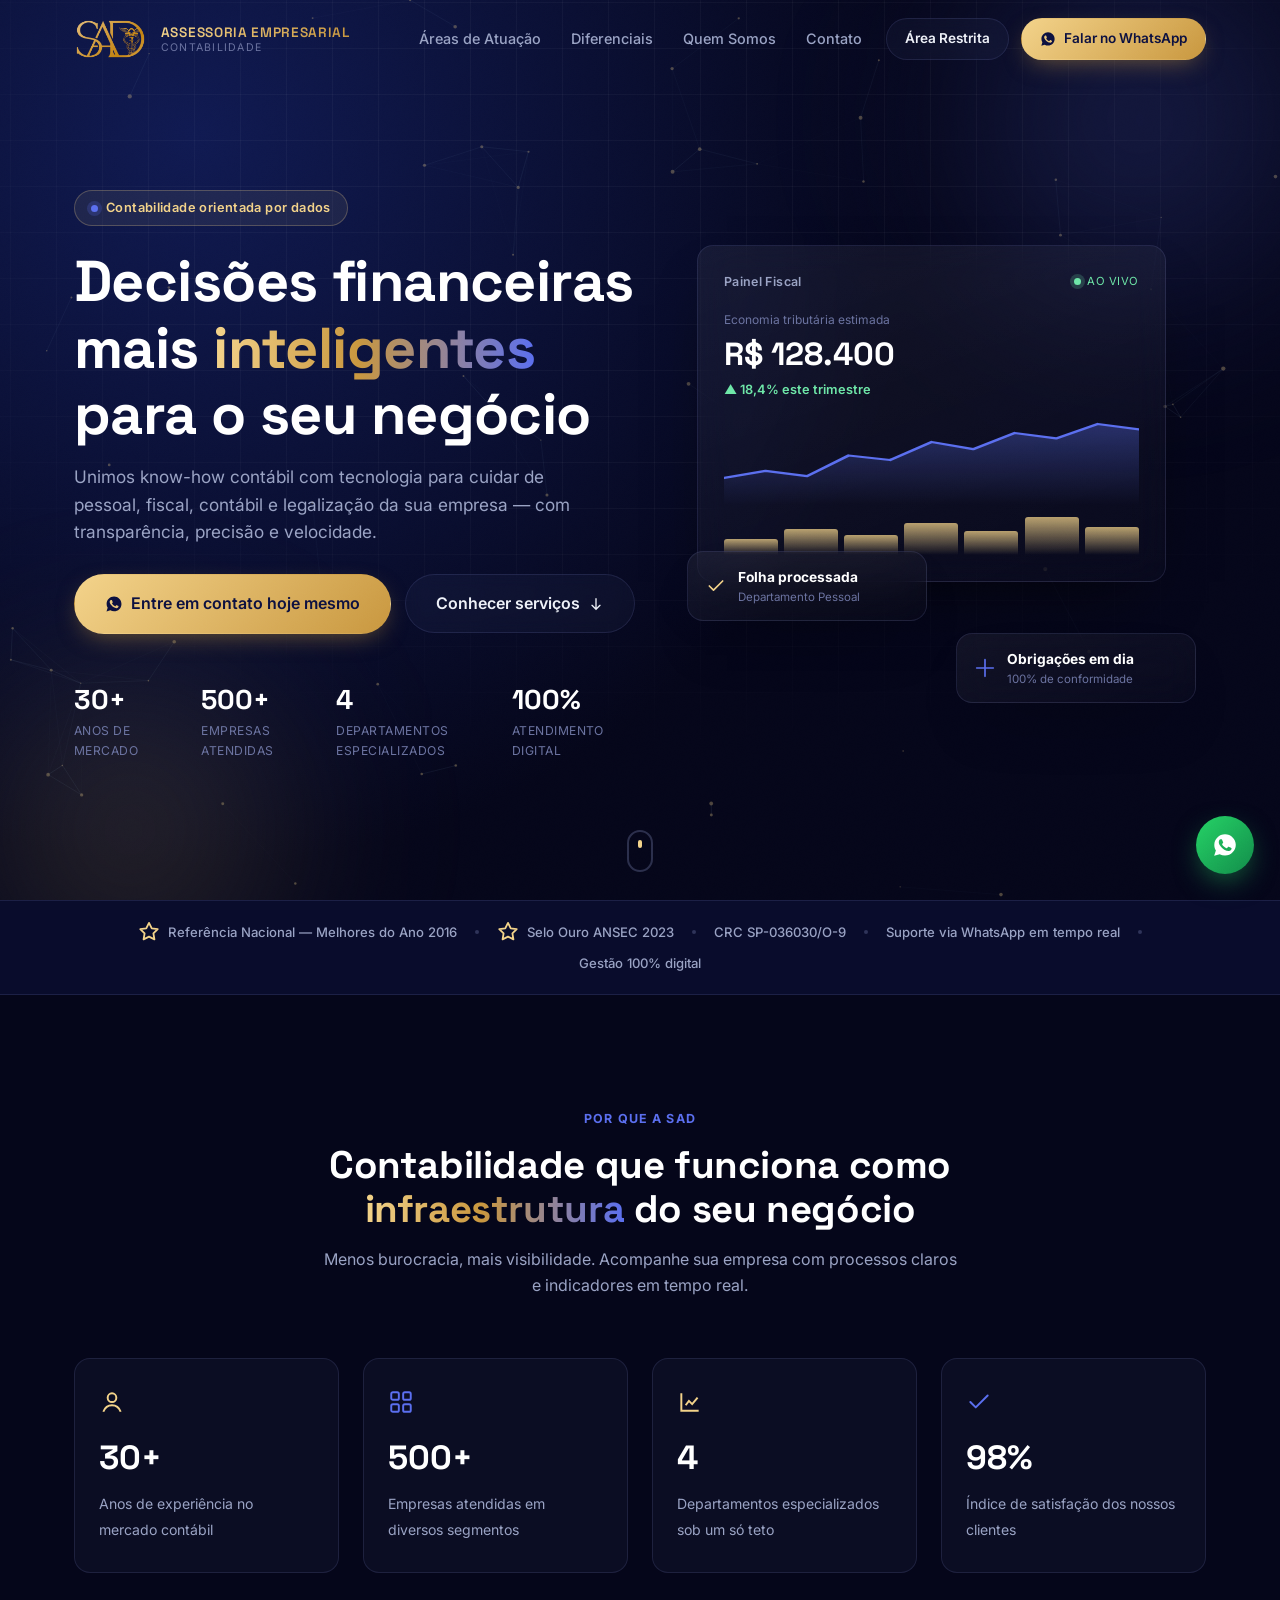
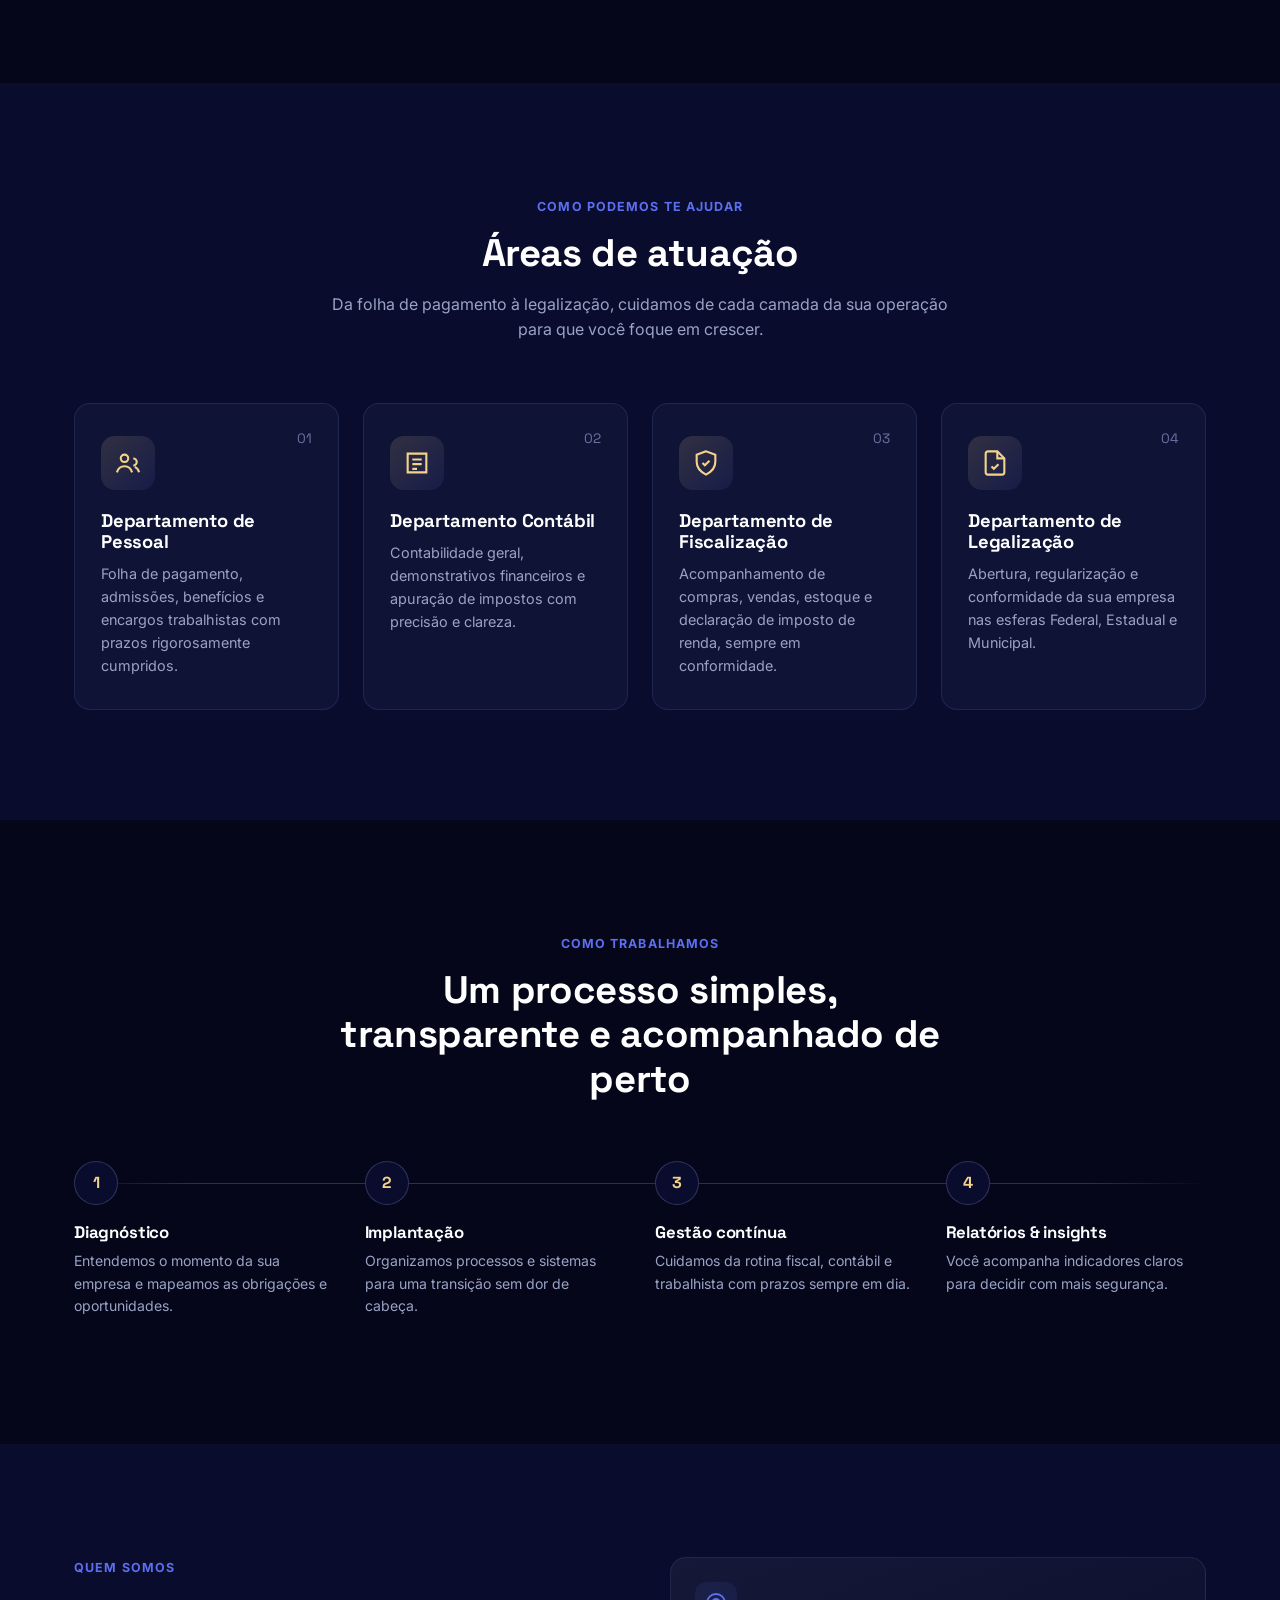
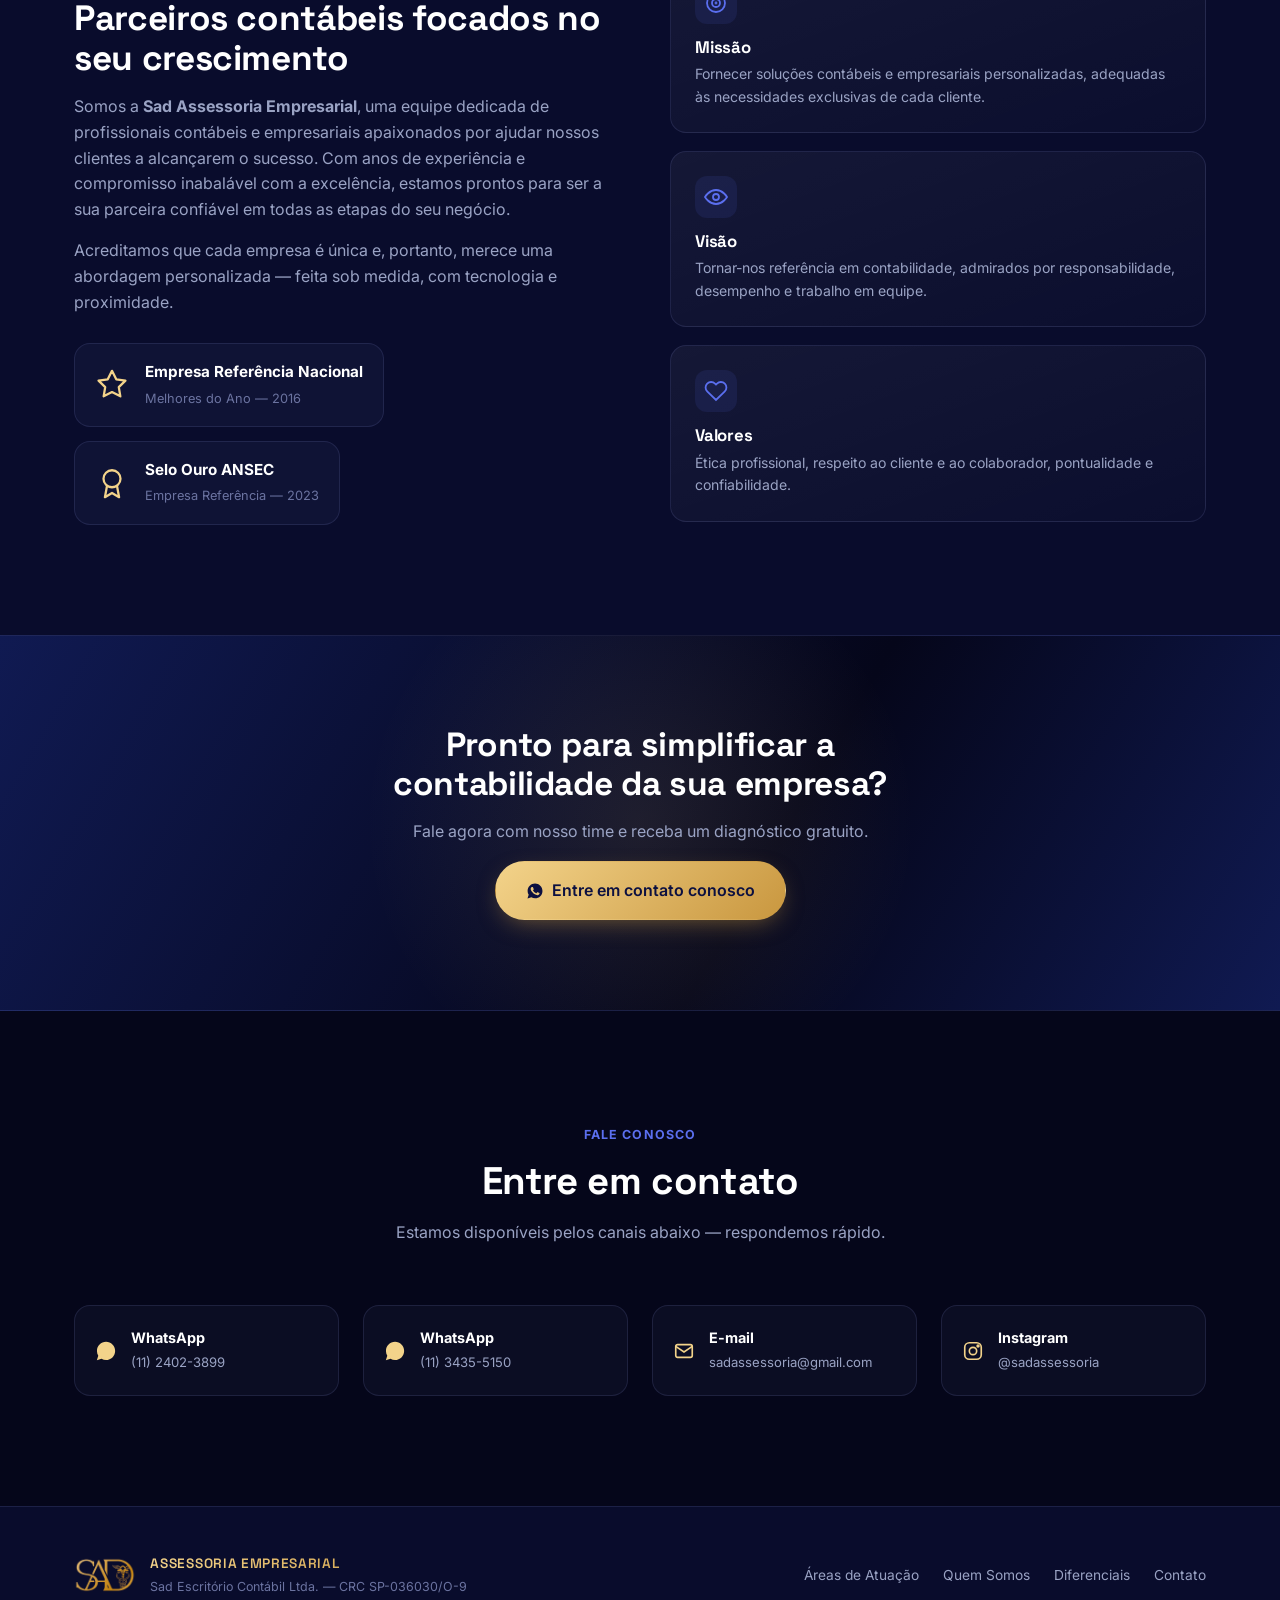
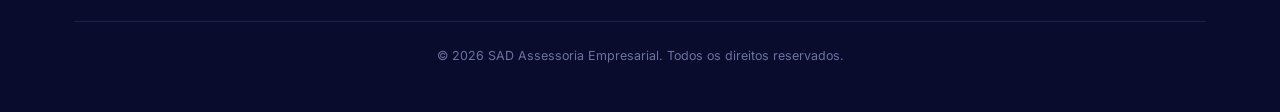
==== index.html @ 524b68e4 "Trocar API do Google por lista de avaliações editável As avaliações passam a vir de js/avaliacoes.js" ====
<!DOCTYPE html>
<html lang="pt-BR">
<head>
<meta charset="UTF-8">
<meta name="viewport" content="width=device-width, initial-scale=1.0">
<title>SAD Assessoria Empresarial | Contabilidade Inteligente</title>
<meta name="description" content="Contabilidade orientada por dados para empresas que querem crescer. Departamento Pessoal, Contábil, Fiscal e Legalização em um só lugar.">
<link rel="icon" type="image/png" href="assets/favicon.png">
<link rel="apple-touch-icon" href="assets/favicon.png">
<link rel="preconnect" href="https://fonts.googleapis.com">
<link rel="preconnect" href="https://fonts.gstatic.com" crossorigin>
<link href="https://fonts.googleapis.com/css2?family=Space+Grotesk:wght@500;600;700&family=Inter:wght@400;500;600;700;800&display=swap" rel="stylesheet">
<link rel="stylesheet" href="css/style.css">
</head>
<body>

<div class="noise-overlay" aria-hidden="true"></div>

<!-- ===== HEADER ===== -->
<header class="site-header" id="header">
  <div class="container header-inner">
    <a href="#top" class="brand">
      <img class="brand-logo" src="assets/logo-sad.png" alt="SAD Assessoria Empresarial">
      <span class="brand-text">
        <strong>Assessoria Empresarial</strong>
        <small>Contabilidade</small>
      </span>
    </a>

    <nav class="main-nav" id="mainNav">
      <a href="#servicos">Áreas de Atuação</a>
      <a href="#diferenciais">Diferenciais</a>
      <a href="#sobre">Quem Somos</a>
      <a href="#contato">Contato</a>
    </nav>

    <div class="header-actions">
      <a class="btn btn-ghost btn-sm" href="#contato">Área Restrita</a>
      <a class="btn btn-primary btn-sm" href="https://wa.me/551124023899" target="_blank" rel="noopener">
        <svg width="16" height="16" viewBox="0 0 24 24" fill="currentColor" aria-hidden="true"><path d="M12.04 2C6.58 2 2.13 6.45 2.13 11.91c0 1.87.5 3.62 1.44 5.14L2 22l5.1-1.53a9.87 9.87 0 0 0 4.94 1.32h.01c5.46 0 9.91-4.45 9.91-9.91C21.96 6.45 17.5 2 12.04 2Zm5.8 14.16c-.24.68-1.4 1.3-1.94 1.38-.5.08-1.12.11-1.8-.12-.42-.13-.96-.31-1.66-.6-2.92-1.26-4.82-4.2-4.97-4.4-.14-.19-1.2-1.59-1.2-3.03 0-1.44.75-2.15 1.02-2.44.27-.29.6-.36.8-.36.2 0 .4 0 .57.01.18.01.43-.07.67.51.24.6.83 2.06.9 2.21.07.15.12.33.02.53-.1.19-.15.31-.3.48-.15.17-.31.38-.44.51-.15.15-.3.31-.13.6.17.29.76 1.25 1.63 2.03 1.12 1 2.06 1.31 2.35 1.46.29.15.46.13.63-.08.17-.2.72-.84.91-1.13.19-.29.38-.24.63-.14.26.1 1.63.77 1.91.91.29.15.48.22.55.34.07.13.07.7-.17 1.38Z"/></svg>
        <span class="btn-label">Falar no WhatsApp</span>
      </a>
    </div>

    <button class="nav-toggle" id="navToggle" aria-label="Abrir menu" aria-expanded="false">
      <span></span><span></span><span></span>
    </button>
  </div>
</header>

<!-- ===== HERO ===== -->
<section class="hero" id="top">
  <canvas id="networkCanvas" class="hero-canvas" aria-hidden="true"></canvas>
  <div class="hero-glow hero-glow-a" aria-hidden="true"></div>
  <div class="hero-glow hero-glow-b" aria-hidden="true"></div>
  <div class="hero-grid" aria-hidden="true"></div>

  <div class="container hero-inner">
    <div class="hero-copy" data-reveal>
      <span class="eyebrow"><span class="dot"></span> Contabilidade orientada por dados</span>
      <h1>Decisões financeiras mais <span class="text-gradient">inteligentes</span> para o seu negócio</h1>
      <p class="hero-lead">Unimos know-how contábil com tecnologia para cuidar de pessoal, fiscal, contábil e legalização da sua empresa — com transparência, precisão e velocidade.</p>
      <div class="hero-actions">
        <a href="https://wa.me/551124023899" target="_blank" rel="noopener" class="btn btn-primary btn-lg">
          <svg width="18" height="18" viewBox="0 0 24 24" fill="currentColor" aria-hidden="true"><path d="M12.04 2C6.58 2 2.13 6.45 2.13 11.91c0 1.87.5 3.62 1.44 5.14L2 22l5.1-1.53a9.87 9.87 0 0 0 4.94 1.32h.01c5.46 0 9.91-4.45 9.91-9.91C21.96 6.45 17.5 2 12.04 2Zm5.8 14.16c-.24.68-1.4 1.3-1.94 1.38-.5.08-1.12.11-1.8-.12-.42-.13-.96-.31-1.66-.6-2.92-1.26-4.82-4.2-4.97-4.4-.14-.19-1.2-1.59-1.2-3.03 0-1.44.75-2.15 1.02-2.44.27-.29.6-.36.8-.36.2 0 .4 0 .57.01.18.01.43-.07.67.51.24.6.83 2.06.9 2.21.07.15.12.33.02.53-.1.19-.15.31-.3.48-.15.17-.31.38-.44.51-.15.15-.3.31-.13.6.17.29.76 1.25 1.63 2.03 1.12 1 2.06 1.31 2.35 1.46.29.15.46.13.63-.08.17-.2.72-.84.91-1.13.19-.29.38-.24.63-.14.26.1 1.63.77 1.91.91.29.15.48.22.55.34.07.13.07.7-.17 1.38Z"/></svg>
          Entre em contato hoje mesmo
        </a>
        <a href="#servicos" class="btn btn-ghost btn-lg">
          Conhecer serviços
          <svg width="16" height="16" viewBox="0 0 24 24" fill="none" stroke="currentColor" stroke-width="2" stroke-linecap="round" aria-hidden="true"><path d="M12 4v16M6 14l6 6 6-6"/></svg>
        </a>
      </div>

      <div class="hero-stats">
        <div class="hero-stat">
          <strong data-count="30" data-suffix="+">0</strong>
          <span>Anos de mercado</span>
        </div>
        <div class="hero-stat">
          <strong data-count="500" data-suffix="+">0</strong>
          <span>Empresas atendidas</span>
        </div>
        <div class="hero-stat">
          <strong data-count="4">0</strong>
          <span>Departamentos especializados</span>
        </div>
        <div class="hero-stat">
          <strong data-count="100" data-suffix="%">0</strong>
          <span>Atendimento digital</span>
        </div>
      </div>
    </div>

    <div class="hero-visual" data-reveal data-reveal-delay="150">
      <div class="dash-card dash-card-main">
        <div class="dash-head">
          <span class="dash-tag">Painel Fiscal</span>
          <span class="dash-live"><i></i> ao vivo</span>
        </div>
        <div class="dash-figure">
          <span class="dash-figure-label">Economia tributária estimada</span>
          <span class="dash-figure-value">R$ 128.400</span>
          <span class="dash-figure-delta">▲ 18,4% este trimestre</span>
        </div>
        <svg class="dash-chart" viewBox="0 0 300 100" preserveAspectRatio="none" aria-hidden="true">
          <defs>
            <linearGradient id="chartFill" x1="0" y1="0" x2="0" y2="1">
              <stop offset="0%" stop-color="#5b6fef" stop-opacity="0.35"/>
              <stop offset="100%" stop-color="#5b6fef" stop-opacity="0"/>
            </linearGradient>
          </defs>
          <path class="chart-line" d="M0 70 L30 62 L60 68 L90 45 L120 50 L150 30 L180 38 L210 20 L240 26 L270 10 L300 16" fill="none" stroke="#5b6fef" stroke-width="2.5" stroke-linecap="round" stroke-linejoin="round"/>
          <path d="M0 70 L30 62 L60 68 L90 45 L120 50 L150 30 L180 38 L210 20 L240 26 L270 10 L300 16 L300 100 L0 100 Z" fill="url(#chartFill)" stroke="none"/>
        </svg>
        <div class="dash-bars">
          <span style="--h:40%"></span><span style="--h:65%"></span><span style="--h:50%"></span>
          <span style="--h:80%"></span><span style="--h:60%"></span><span style="--h:95%"></span>
          <span style="--h:70%"></span>
        </div>
      </div>

      <div class="dash-card dash-card-mini dash-mini-a">
        <svg width="20" height="20" viewBox="0 0 24 24" fill="none" stroke="#f3d38a" stroke-width="2"><path d="M20 6 9 17l-5-5" stroke-linecap="round" stroke-linejoin="round"/></svg>
        <div><strong>Folha processada</strong><span>Departamento Pessoal</span></div>
      </div>

      <div class="dash-card dash-card-mini dash-mini-b">
        <svg width="20" height="20" viewBox="0 0 24 24" fill="none" stroke="#5b6fef" stroke-width="2"><path d="M12 2v20M2 12h20" stroke-linecap="round"/></svg>
        <div><strong>Obrigações em dia</strong><span>100% de conformidade</span></div>
      </div>
    </div>
  </div>

  <a href="#servicos" class="scroll-cue" aria-label="Rolar para baixo">
    <span></span>
  </a>
</section>

<!-- ===== TRUST STRIP ===== -->
<section class="trust-strip">
  <div class="container trust-inner">
    <div class="trust-badge">
      <svg width="22" height="22" viewBox="0 0 24 24" fill="none" stroke="#f3d38a" stroke-width="2"><path d="M12 2l3 6 6.5.9-4.7 4.6 1.1 6.5L12 17l-5.9 3 1.1-6.5L2.5 8.9 9 8l3-6Z" stroke-linejoin="round"/></svg>
      Referência Nacional — Melhores do Ano 2016
    </div>
    <span class="trust-sep"></span>
    <div class="trust-badge">
      <svg width="22" height="22" viewBox="0 0 24 24" fill="none" stroke="#f3d38a" stroke-width="2"><path d="M12 2l3 6 6.5.9-4.7 4.6 1.1 6.5L12 17l-5.9 3 1.1-6.5L2.5 8.9 9 8l3-6Z" stroke-linejoin="round"/></svg>
      Selo Ouro ANSEC 2023
    </div>
    <span class="trust-sep"></span>
    <div class="trust-badge">CRC SP-036030/O-9</div>
    <span class="trust-sep"></span>
    <div class="trust-badge">Suporte via WhatsApp em tempo real</div>
    <span class="trust-sep"></span>
    <div class="trust-badge">Gestão 100% digital</div>
  </div>
</section>

<!-- ===== DIFERENCIAIS ===== -->
<section class="section" id="diferenciais">
  <div class="container">
    <div class="section-head" data-reveal>
      <span class="section-tag">Por que a SAD</span>
      <h2>Contabilidade que funciona como <span class="text-gradient">infraestrutura</span> do seu negócio</h2>
      <p>Menos burocracia, mais visibilidade. Acompanhe sua empresa com processos claros e indicadores em tempo real.</p>
    </div>

    <div class="grid grid-4">
      <article class="stat-card" data-reveal>
        <svg width="26" height="26" viewBox="0 0 24 24" fill="none" stroke="#f3d38a" stroke-width="1.8"><circle cx="12" cy="8" r="4"/><path d="M4 21c1.5-4 4.5-6 8-6s6.5 2 8 6"/></svg>
        <strong data-count="30" data-suffix="+">0</strong>
        <span>Anos de experiência no mercado contábil</span>
      </article>
      <article class="stat-card" data-reveal data-reveal-delay="80">
        <svg width="26" height="26" viewBox="0 0 24 24" fill="none" stroke="#5b6fef" stroke-width="1.8"><rect x="3" y="3" width="7" height="7" rx="1.5"/><rect x="14" y="3" width="7" height="7" rx="1.5"/><rect x="3" y="14" width="7" height="7" rx="1.5"/><rect x="14" y="14" width="7" height="7" rx="1.5"/></svg>
        <strong data-count="500" data-suffix="+">0</strong>
        <span>Empresas atendidas em diversos segmentos</span>
      </article>
      <article class="stat-card" data-reveal data-reveal-delay="160">
        <svg width="26" height="26" viewBox="0 0 24 24" fill="none" stroke="#f3d38a" stroke-width="1.8"><path d="M4 4v16h16"/><path d="M8 15l3-4 3 3 5-6"/></svg>
        <strong data-count="4">0</strong>
        <span>Departamentos especializados sob um só teto</span>
      </article>
      <article class="stat-card" data-reveal data-reveal-delay="240">
        <svg width="26" height="26" viewBox="0 0 24 24" fill="none" stroke="#5b6fef" stroke-width="1.8"><path d="M20 6 9 17l-5-5" stroke-linecap="round" stroke-linejoin="round"/></svg>
        <strong data-count="98" data-suffix="%">0</strong>
        <span>Índice de satisfação dos nossos clientes</span>
      </article>
    </div>
  </div>
</section>

<!-- ===== SERVIÇOS ===== -->
<section class="section section-alt" id="servicos">
  <div class="container">
    <div class="section-head" data-reveal>
      <span class="section-tag">Como podemos te ajudar</span>
      <h2>Áreas de atuação</h2>
      <p>Da folha de pagamento à legalização, cuidamos de cada camada da sua operação para que você foque em crescer.</p>
    </div>

    <div class="grid grid-4 services-grid">
      <article class="service-card" data-reveal>
        <div class="service-icon">
          <svg width="28" height="28" viewBox="0 0 24 24" fill="none" stroke="currentColor" stroke-width="1.8"><circle cx="9" cy="8" r="3.2"/><path d="M2.5 20c1-3.4 3.4-5.2 6.5-5.2s5.5 1.8 6.5 5.2"/><path d="M16.5 8.2a3 3 0 1 1 0 6"/><path d="M21.5 20c-.6-2.3-1.9-3.9-3.7-4.7"/></svg>
        </div>
        <span class="service-index">01</span>
        <h3>Departamento de Pessoal</h3>
        <p>Folha de pagamento, admissões, benefícios e encargos trabalhistas com prazos rigorosamente cumpridos.</p>
      </article>

      <article class="service-card" data-reveal data-reveal-delay="80">
        <div class="service-icon">
          <svg width="28" height="28" viewBox="0 0 24 24" fill="none" stroke="currentColor" stroke-width="1.8"><path d="M4 4h16v16H4z"/><path d="M8 9h8M8 13h8M8 17h4"/></svg>
        </div>
        <span class="service-index">02</span>
        <h3>Departamento Contábil</h3>
        <p>Contabilidade geral, demonstrativos financeiros e apuração de impostos com precisão e clareza.</p>
      </article>

      <article class="service-card" data-reveal data-reveal-delay="160">
        <div class="service-icon">
          <svg width="28" height="28" viewBox="0 0 24 24" fill="none" stroke="currentColor" stroke-width="1.8"><path d="M12 2 4 5v6c0 5 3.4 8.7 8 11 4.6-2.3 8-6 8-11V5l-8-3Z"/><path d="m9 12 2 2 4-4"/></svg>
        </div>
        <span class="service-index">03</span>
        <h3>Departamento de Fiscalização</h3>
        <p>Acompanhamento de compras, vendas, estoque e declaração de imposto de renda, sempre em conformidade.</p>
      </article>

      <article class="service-card" data-reveal data-reveal-delay="240">
        <div class="service-icon">
          <svg width="28" height="28" viewBox="0 0 24 24" fill="none" stroke="currentColor" stroke-width="1.8"><path d="M14 2H6a2 2 0 0 0-2 2v16a2 2 0 0 0 2 2h12a2 2 0 0 0 2-2V8Z"/><path d="M14 2v6h6"/><path d="m9 15 2 2 4-4"/></svg>
        </div>
        <span class="service-index">04</span>
        <h3>Departamento de Legalização</h3>
        <p>Abertura, regularização e conformidade da sua empresa nas esferas Federal, Estadual e Municipal.</p>
      </article>
    </div>
  </div>
</section>

<!-- ===== PROCESSO ===== -->
<section class="section" id="processo">
  <div class="container">
    <div class="section-head" data-reveal>
      <span class="section-tag">Como trabalhamos</span>
      <h2>Um processo simples, transparente e acompanhado de perto</h2>
    </div>

    <div class="process-track">
      <div class="process-line" aria-hidden="true"></div>
      <div class="process-step" data-reveal>
        <span class="process-num">1</span>
        <h3>Diagnóstico</h3>
        <p>Entendemos o momento da sua empresa e mapeamos as obrigações e oportunidades.</p>
      </div>
      <div class="process-step" data-reveal data-reveal-delay="100">
        <span class="process-num">2</span>
        <h3>Implantação</h3>
        <p>Organizamos processos e sistemas para uma transição sem dor de cabeça.</p>
      </div>
      <div class="process-step" data-reveal data-reveal-delay="200">
        <span class="process-num">3</span>
        <h3>Gestão contínua</h3>
        <p>Cuidamos da rotina fiscal, contábil e trabalhista com prazos sempre em dia.</p>
      </div>
      <div class="process-step" data-reveal data-reveal-delay="300">
        <span class="process-num">4</span>
        <h3>Relatórios &amp; insights</h3>
        <p>Você acompanha indicadores claros para decidir com mais segurança.</p>
      </div>
    </div>
  </div>
</section>

<!-- ===== QUEM SOMOS ===== -->
<section class="section section-alt" id="sobre">
  <div class="container about-grid">
    <div class="about-copy" data-reveal>
      <span class="section-tag">Quem somos</span>
      <h2>Parceiros contábeis focados no seu crescimento</h2>
      <p>Somos a <strong>Sad Assessoria Empresarial</strong>, uma equipe dedicada de profissionais contábeis e empresariais apaixonados por ajudar nossos clientes a alcançarem o sucesso. Com anos de experiência e compromisso inabalável com a excelência, estamos prontos para ser a sua parceira confiável em todas as etapas do seu negócio.</p>
      <p>Acreditamos que cada empresa é única e, portanto, merece uma abordagem personalizada — feita sob medida, com tecnologia e proximidade.</p>

      <div class="award-list">
        <div class="badge-award">
          <svg width="34" height="34" viewBox="0 0 24 24" fill="none" stroke="#f3d38a" stroke-width="1.6"><path d="M12 2l3 6 6.5.9-4.7 4.6 1.1 6.5L12 17l-5.9 3 1.1-6.5L2.5 8.9 9 8l3-6Z" stroke-linejoin="round"/></svg>
          <div>
            <strong>Empresa Referência Nacional</strong>
            <span>Melhores do Ano — 2016</span>
          </div>
        </div>
        <div class="badge-award">
          <svg width="34" height="34" viewBox="0 0 24 24" fill="none" stroke="#f3d38a" stroke-width="1.6"><circle cx="12" cy="9" r="6"/><path d="m8.5 14 -1.5 8 5-3 5 3-1.5-8" stroke-linejoin="round"/></svg>
          <div>
            <strong>Selo Ouro ANSEC</strong>
            <span>Empresa Referência — 2023</span>
          </div>
        </div>
      </div>
    </div>

    <div class="about-cards" data-reveal data-reveal-delay="120">
      <div class="value-card">
        <div class="value-icon">
          <svg width="24" height="24" viewBox="0 0 24 24" fill="none" stroke="currentColor" stroke-width="1.8"><circle cx="12" cy="12" r="9"/><circle cx="12" cy="12" r="4"/><circle cx="12" cy="12" r=".5" fill="currentColor"/></svg>
        </div>
        <h3>Missão</h3>
        <p>Fornecer soluções contábeis e empresariais personalizadas, adequadas às necessidades exclusivas de cada cliente.</p>
      </div>
      <div class="value-card">
        <div class="value-icon">
          <svg width="24" height="24" viewBox="0 0 24 24" fill="none" stroke="currentColor" stroke-width="1.8"><path d="M1 12s4-7 11-7 11 7 11 7-4 7-11 7-11-7-11-7Z"/><circle cx="12" cy="12" r="3"/></svg>
        </div>
        <h3>Visão</h3>
        <p>Tornar-nos referência em contabilidade, admirados por responsabilidade, desempenho e trabalho em equipe.</p>
      </div>
      <div class="value-card">
        <div class="value-icon">
          <svg width="24" height="24" viewBox="0 0 24 24" fill="none" stroke="currentColor" stroke-width="1.8"><path d="M20.8 4.6a5.5 5.5 0 0 0-7.8 0L12 5.6l-1-1a5.5 5.5 0 1 0-7.8 7.8l1 1L12 21l7.8-7.6 1-1a5.5 5.5 0 0 0 0-7.8Z"/></svg>
        </div>
        <h3>Valores</h3>
        <p>Ética profissional, respeito ao cliente e ao colaborador, pontualidade e confiabilidade.</p>
      </div>
    </div>
  </div>
</section>

<!-- ===== AVALIAÇÕES GOOGLE =====
     As avaliações ficam em js/avaliacoes.js. Enquanto a lista estiver vazia,
     a seção fica oculta. -->
<section class="section reviews-section" id="avaliacoes" hidden>
  <div class="container">
    <div class="section-head" data-reveal>
      <span class="section-tag">Avaliações</span>
      <h2>Quem confia na SAD <span class="text-gradient">recomenda</span></h2>
      <p>Avaliações reais de clientes, direto do nosso perfil no Google.</p>
    </div>

    <div class="reviews-summary" data-reveal>
      <svg class="google-logo" width="40" height="40" viewBox="0 0 48 48" aria-label="Google" role="img"><path fill="#FFC107" d="M43.6 20.1H42V20H24v8h11.3C33.7 32.7 29.2 36 24 36c-6.6 0-12-5.4-12-12s5.4-12 12-12c3.1 0 5.8 1.2 7.9 3.1l5.7-5.7C34 6.1 29.3 4 24 4 13 4 4 13 4 24s9 20 20 20 20-9 20-20c0-1.3-.1-2.6-.4-3.9Z"/><path fill="#FF3D00" d="m6.3 14.7 6.6 4.8C14.7 15.1 19 12 24 12c3.1 0 5.8 1.2 7.9 3.1l5.7-5.7C34 6.1 29.3 4 24 4 16.3 4 9.7 8.3 6.3 14.7Z"/><path fill="#4CAF50" d="M24 44c5.2 0 9.9-2 13.4-5.2l-6.2-5.2C29.2 35.1 26.7 36 24 36c-5.2 0-9.6-3.3-11.3-8l-6.5 5C9.5 39.6 16.2 44 24 44Z"/><path fill="#1976D2" d="M43.6 20.1H42V20H24v8h11.3c-.8 2.2-2.2 4.2-4.1 5.6l6.2 5.2C37 39.2 44 34 44 24c0-1.3-.1-2.6-.4-3.9Z"/></svg>
      <div class="reviews-score">
        <strong id="reviewsRating">–</strong>
        <span class="stars" id="reviewsStars" style="--rating: 0"></span>
      </div>
      <span class="reviews-count" id="reviewsCount"></span>
      <a class="btn btn-ghost btn-sm" id="reviewsLink" href="#" target="_blank" rel="noopener" hidden>Ver todas no Google</a>
    </div>

    <div class="reviews-carousel" data-reveal>
      <div class="reviews-track" id="reviewsTrack" tabindex="0" aria-label="Avaliações de clientes"></div>
      <div class="reviews-nav">
        <button class="reviews-arrow" id="reviewsPrev" aria-label="Avaliação anterior">
          <svg width="18" height="18" viewBox="0 0 24 24" fill="none" stroke="currentColor" stroke-width="2.2"><path d="m15 18-6-6 6-6"/></svg>
        </button>
        <button class="reviews-arrow" id="reviewsNext" aria-label="Próxima avaliação">
          <svg width="18" height="18" viewBox="0 0 24 24" fill="none" stroke="currentColor" stroke-width="2.2"><path d="m9 18 6-6-6-6"/></svg>
        </button>
      </div>
    </div>
  </div>
</section>

<!-- ===== CTA BANNER ===== -->
<section class="cta-banner">
  <div class="container cta-inner" data-reveal>
    <h2>Pronto para simplificar a contabilidade da sua empresa?</h2>
    <p>Fale agora com nosso time e receba um diagnóstico gratuito.</p>
    <a href="https://wa.me/551124023899" target="_blank" rel="noopener" class="btn btn-primary btn-lg">
      <svg width="18" height="18" viewBox="0 0 24 24" fill="currentColor" aria-hidden="true"><path d="M12.04 2C6.58 2 2.13 6.45 2.13 11.91c0 1.87.5 3.62 1.44 5.14L2 22l5.1-1.53a9.87 9.87 0 0 0 4.94 1.32h.01c5.46 0 9.91-4.45 9.91-9.91C21.96 6.45 17.5 2 12.04 2Zm5.8 14.16c-.24.68-1.4 1.3-1.94 1.38-.5.08-1.12.11-1.8-.12-.42-.13-.96-.31-1.66-.6-2.92-1.26-4.82-4.2-4.97-4.4-.14-.19-1.2-1.59-1.2-3.03 0-1.44.75-2.15 1.02-2.44.27-.29.6-.36.8-.36.2 0 .4 0 .57.01.18.01.43-.07.67.51.24.6.83 2.06.9 2.21.07.15.12.33.02.53-.1.19-.15.31-.3.48-.15.17-.31.38-.44.51-.15.15-.3.31-.13.6.17.29.76 1.25 1.63 2.03 1.12 1 2.06 1.31 2.35 1.46.29.15.46.13.63-.08.17-.2.72-.84.91-1.13.19-.29.38-.24.63-.14.26.1 1.63.77 1.91.91.29.15.48.22.55.34.07.13.07.7-.17 1.38Z"/></svg>
      Entre em contato conosco
    </a>
  </div>
</section>

<!-- ===== CONTATO ===== -->
<section class="section" id="contato">
  <div class="container">
    <div class="section-head" data-reveal>
      <span class="section-tag">Fale conosco</span>
      <h2>Entre em contato</h2>
      <p>Estamos disponíveis pelos canais abaixo — respondemos rápido.</p>
    </div>

    <div class="grid grid-4 contact-grid" data-reveal>
      <a class="contact-card" href="https://wa.me/551124023899" target="_blank" rel="noopener">
        <svg width="22" height="22" viewBox="0 0 24 24" fill="currentColor"><path d="M12.04 2C6.58 2 2.13 6.45 2.13 11.91c0 1.87.5 3.62 1.44 5.14L2 22l5.1-1.53a9.87 9.87 0 0 0 4.94 1.32h.01c5.46 0 9.91-4.45 9.91-9.91C21.96 6.45 17.5 2 12.04 2Z"/></svg>
        <div><strong>WhatsApp</strong><span>(11) 2402-3899</span></div>
      </a>
      <a class="contact-card" href="https://wa.me/551134355150" target="_blank" rel="noopener">
        <svg width="22" height="22" viewBox="0 0 24 24" fill="currentColor"><path d="M12.04 2C6.58 2 2.13 6.45 2.13 11.91c0 1.87.5 3.62 1.44 5.14L2 22l5.1-1.53a9.87 9.87 0 0 0 4.94 1.32h.01c5.46 0 9.91-4.45 9.91-9.91C21.96 6.45 17.5 2 12.04 2Z"/></svg>
        <div><strong>WhatsApp</strong><span>(11) 3435-5150</span></div>
      </a>
      <a class="contact-card" href="mailto:sadassessoria@gmail.com">
        <svg width="22" height="22" viewBox="0 0 24 24" fill="none" stroke="currentColor" stroke-width="1.8"><rect x="3" y="5" width="18" height="14" rx="2"/><path d="m3 7 9 6 9-6"/></svg>
        <div><strong>E-mail</strong><span>sadassessoria@gmail.com</span></div>
      </a>
      <a class="contact-card" href="https://instagram.com/sadassessoria" target="_blank" rel="noopener">
        <svg width="22" height="22" viewBox="0 0 24 24" fill="none" stroke="currentColor" stroke-width="1.8"><rect x="3" y="3" width="18" height="18" rx="5"/><circle cx="12" cy="12" r="4"/><circle cx="17.5" cy="6.5" r="1"/></svg>
        <div><strong>Instagram</strong><span>@sadassessoria</span></div>
      </a>
    </div>
  </div>
</section>

<!-- ===== FOOTER ===== -->
<footer class="site-footer">
  <div class="container footer-inner">
    <div class="footer-brand">
      <img class="brand-logo footer-logo" src="assets/logo-sad.png" alt="SAD Assessoria Empresarial">
      <div>
        <strong>Assessoria Empresarial</strong>
        <p>Sad Escritório Contábil Ltda. — CRC SP-036030/O-9</p>
      </div>
    </div>

    <nav class="footer-links">
      <a href="#servicos">Áreas de Atuação</a>
      <a href="#sobre">Quem Somos</a>
      <a href="#diferenciais">Diferenciais</a>
      <a href="#contato">Contato</a>
    </nav>

    <p class="footer-copy">&copy; <span id="year"></span> SAD Assessoria Empresarial. Todos os direitos reservados.</p>
  </div>
</footer>

<a class="whatsapp-fab" href="https://wa.me/551124023899" target="_blank" rel="noopener" aria-label="Falar no WhatsApp">
  <svg width="26" height="26" viewBox="0 0 24 24" fill="currentColor"><path d="M12.04 2C6.58 2 2.13 6.45 2.13 11.91c0 1.87.5 3.62 1.44 5.14L2 22l5.1-1.53a9.87 9.87 0 0 0 4.94 1.32h.01c5.46 0 9.91-4.45 9.91-9.91C21.96 6.45 17.5 2 12.04 2Zm5.8 14.16c-.24.68-1.4 1.3-1.94 1.38-.5.08-1.12.11-1.8-.12-.42-.13-.96-.31-1.66-.6-2.92-1.26-4.82-4.2-4.97-4.4-.14-.19-1.2-1.59-1.2-3.03 0-1.44.75-2.15 1.02-2.44.27-.29.6-.36.8-.36.2 0 .4 0 .57.01.18.01.43-.07.67.51.24.6.83 2.06.9 2.21.07.15.12.33.02.53-.1.19-.15.31-.3.48-.15.17-.31.38-.44.51-.15.15-.3.31-.13.6.17.29.76 1.25 1.63 2.03 1.12 1 2.06 1.31 2.35 1.46.29.15.46.13.63-.08.17-.2.72-.84.91-1.13.19-.29.38-.24.63-.14.26.1 1.63.77 1.91.91.29.15.48.22.55.34.07.13.07.7-.17 1.38Z"/></svg>
</a>

<script src="js/avaliacoes.js"></script>
<script src="js/main.js"></script>
</body>
</html>
---- css/style.css ----
/* ===================== DESIGN TOKENS ===================== */
:root {
  --navy: #0c1055;
  --bg: #05061a;
  --bg-alt: #090c2c;
  --surface: rgba(160, 175, 255, 0.045);
  --surface-strong: rgba(160, 175, 255, 0.08);
  --border: rgba(160, 175, 255, 0.12);
  --border-strong: rgba(180, 195, 255, 0.22);
  --text: #eef1f8;
  --text-dim: #9aa3c4;
  --text-faint: #6b73a0;
  --gold: #f3d38a;
  --gold-strong: #c9973f;
  --accent: #5b6fef;
  --radius-lg: 24px;
  --radius-md: 16px;
  --radius-sm: 10px;
  --container: 1180px;
  --ease: cubic-bezier(.22, 1, .36, 1);
}

* { box-sizing: border-box; }
html { scroll-behavior: smooth; }

@media (prefers-reduced-motion: reduce) {
  html { scroll-behavior: auto; }
  *, *::before, *::after { animation-duration: 0.001ms !important; animation-iteration-count: 1 !important; transition-duration: 0.001ms !important; }
}

body {
  margin: 0;
  background: var(--bg);
  color: var(--text);
  font-family: 'Inter', system-ui, sans-serif;
  line-height: 1.6;
  -webkit-font-smoothing: antialiased;
  overflow-x: hidden;
}

h1, h2, h3 {
  font-family: 'Space Grotesk', 'Inter', sans-serif;
  line-height: 1.15;
  margin: 0 0 16px;
  letter-spacing: -0.01em;
}

p { color: var(--text-dim); margin: 0 0 16px; }
a { color: inherit; text-decoration: none; }
img, svg { display: block; max-width: 100%; }

.container {
  max-width: var(--container);
  margin: 0 auto;
  padding: 0 24px;
  position: relative;
}

.text-gradient {
  background: linear-gradient(90deg, var(--gold) 0%, var(--gold-strong) 45%, var(--accent) 100%);
  -webkit-background-clip: text;
  background-clip: text;
  color: transparent;
}

.noise-overlay {
  position: fixed;
  inset: 0;
  pointer-events: none;
  z-index: 9999;
  opacity: 0.025;
  mix-blend-mode: overlay;
  background-image: url("data:image/svg+xml,%3Csvg xmlns='http://www.w3.org/2000/svg' width='120' height='120'%3E%3Cfilter id='n'%3E%3CfeTurbulence type='fractalNoise' baseFrequency='0.9' numOctaves='2' stitchTiles='stitch'/%3E%3C/filter%3E%3Crect width='100%25' height='100%25' filter='url(%23n)'/%3E%3C/svg%3E");
}

/* ===================== BUTTONS ===================== */
.btn {
  display: inline-flex;
  align-items: center;
  gap: 8px;
  justify-content: center;
  font-family: 'Inter', sans-serif;
  font-weight: 600;
  border-radius: 999px;
  border: 1px solid transparent;
  cursor: pointer;
  white-space: nowrap;
  transition: transform .25s var(--ease), box-shadow .25s var(--ease), background .25s var(--ease), border-color .25s var(--ease);
}
.btn-sm { padding: 9px 18px; font-size: 0.85rem; }
.btn-lg { padding: 16px 30px; font-size: 1rem; }

.btn-primary {
  background: linear-gradient(135deg, var(--gold) 0%, var(--gold-strong) 100%);
  color: #0c1040;
  box-shadow: 0 8px 24px -8px rgba(201, 151, 63, 0.55);
}
.btn-primary:hover { transform: translateY(-2px); box-shadow: 0 12px 30px -8px rgba(201, 151, 63, 0.7); }

.btn-ghost {
  background: var(--surface);
  color: var(--text);
  border-color: var(--border);
  backdrop-filter: blur(8px);
}
.btn-ghost:hover { border-color: var(--border-strong); background: var(--surface-strong); transform: translateY(-2px); }

/* ===================== HEADER ===================== */
.site-header {
  position: fixed;
  top: 0; left: 0; right: 0;
  z-index: 500;
  padding: 18px 0;
  transition: padding .3s var(--ease), background .3s var(--ease), border-color .3s var(--ease);
  border-bottom: 1px solid transparent;
}
.site-header.scrolled {
  padding: 12px 0;
  background: rgba(6, 8, 26, 0.75);
  backdrop-filter: blur(14px);
  border-bottom-color: var(--border);
}

.header-inner { display: flex; align-items: center; gap: 24px; }

.brand { display: flex; align-items: center; gap: 14px; margin-right: auto; }
.brand-logo { height: 42px; width: auto; }
.brand-text { display: flex; flex-direction: column; line-height: 1.25; }
.brand-text strong {
  font-family: 'Space Grotesk', sans-serif;
  font-size: 0.85rem;
  font-weight: 600;
  text-transform: uppercase;
  letter-spacing: 0.05em;
  background: linear-gradient(90deg, var(--gold), var(--gold-strong));
  -webkit-background-clip: text;
  background-clip: text;
  color: transparent;
}
.brand-text small { font-size: 0.66rem; color: var(--text-faint); text-transform: uppercase; letter-spacing: 0.12em; }

.main-nav { display: flex; gap: 30px; }
.main-nav a {
  font-size: 0.9rem;
  font-weight: 500;
  color: var(--text-dim);
  position: relative;
  padding: 4px 0;
  transition: color .2s;
}
.main-nav a::after {
  content: "";
  position: absolute;
  left: 0; bottom: -2px;
  width: 0; height: 2px;
  background: linear-gradient(90deg, var(--gold), var(--accent));
  transition: width .3s var(--ease);
}
.main-nav a:hover { color: var(--text); }
.main-nav a:hover::after { width: 100%; }

.header-actions { display: flex; align-items: center; gap: 12px; }

.nav-toggle {
  display: none;
  flex-direction: column;
  gap: 5px;
  background: none;
  border: none;
  cursor: pointer;
  padding: 6px;
}
.nav-toggle span { width: 22px; height: 2px; background: var(--text); border-radius: 2px; transition: transform .3s, opacity .3s; }

/* ===================== HERO ===================== */
.hero {
  position: relative;
  min-height: 100vh;
  display: flex;
  align-items: center;
  padding: 140px 0 90px;
  overflow: hidden;
  background: radial-gradient(circle at 15% 15%, #101a52 0%, var(--bg) 55%);
}

.hero-canvas { position: absolute; inset: 0; width: 100%; height: 100%; opacity: 0.55; }

.hero-glow {
  position: absolute;
  border-radius: 50%;
  filter: blur(90px);
  pointer-events: none;
  z-index: 0;
}
.hero-glow-a { width: 480px; height: 480px; top: -120px; right: -100px; background: radial-gradient(circle, rgba(91,111,239,0.28), transparent 70%); animation: drift 14s ease-in-out infinite; }
.hero-glow-b { width: 420px; height: 420px; bottom: -140px; left: -80px; background: radial-gradient(circle, rgba(243,211,138,0.22), transparent 70%); animation: drift 18s ease-in-out infinite reverse; }

@keyframes drift {
  0%, 100% { transform: translate(0, 0); }
  50% { transform: translate(30px, -25px); }
}

.hero-grid {
  position: absolute;
  inset: -10% -10%;
  background-image:
    linear-gradient(rgba(255,255,255,0.035) 1px, transparent 1px),
    linear-gradient(90deg, rgba(255,255,255,0.035) 1px, transparent 1px);
  background-size: 46px 46px;
  mask-image: radial-gradient(ellipse 70% 60% at 50% 30%, #000 40%, transparent 85%);
  z-index: 0;
}

.hero-inner {
  position: relative;
  z-index: 2;
  display: grid;
  grid-template-columns: 1.05fr 0.95fr;
  gap: 60px;
  align-items: center;
}

.eyebrow {
  display: inline-flex;
  align-items: center;
  gap: 8px;
  font-size: 0.8rem;
  font-weight: 600;
  letter-spacing: 0.03em;
  color: var(--gold);
  background: rgba(243, 211, 138, 0.08);
  border: 1px solid rgba(243, 211, 138, 0.25);
  padding: 7px 16px;
  border-radius: 999px;
  margin-bottom: 22px;
}
.eyebrow .dot { width: 7px; height: 7px; border-radius: 50%; background: var(--accent); box-shadow: 0 0 0 4px rgba(91,111,239,0.2); animation: pulse 2s infinite; }
@keyframes pulse { 0%,100%{opacity:1;} 50%{opacity:.4;} }

.hero h1 { font-size: clamp(2.3rem, 4.6vw, 3.6rem); font-weight: 700; color: #fff; }
.hero-lead { font-size: 1.08rem; max-width: 520px; }
.hero-actions { display: flex; gap: 14px; flex-wrap: wrap; margin: 28px 0 44px; }

.hero-stats { display: grid; grid-template-columns: repeat(4, auto); gap: 30px; }
.hero-stat { display: flex; flex-direction: column; }
.hero-stat strong { font-family: 'Space Grotesk', sans-serif; font-size: 1.7rem; color: #fff; }
.hero-stat span { font-size: 0.76rem; color: var(--text-faint); text-transform: uppercase; letter-spacing: 0.04em; }

/* ---- Hero visual dashboard mock ---- */
.hero-visual { position: relative; z-index: 2; height: 460px; }

.dash-card {
  position: absolute;
  background: linear-gradient(160deg, rgba(255,255,255,0.06), rgba(255,255,255,0.015));
  border: 1px solid var(--border);
  border-radius: var(--radius-md);
  backdrop-filter: blur(18px);
  box-shadow: 0 30px 60px -30px rgba(0,0,0,0.7);
}

.dash-card-main {
  top: 0; left: 0; right: 40px;
  padding: 26px;
  animation: float 7s ease-in-out infinite;
}
.dash-head { display: flex; justify-content: space-between; align-items: center; margin-bottom: 18px; }
.dash-tag { font-size: 0.78rem; font-weight: 600; color: var(--text-dim); letter-spacing: 0.03em; }
.dash-live { display: flex; align-items: center; gap: 6px; font-size: 0.7rem; color: #6ee7a8; text-transform: uppercase; letter-spacing: 0.05em; }
.dash-live i { width: 7px; height: 7px; border-radius: 50%; background: #6ee7a8; box-shadow: 0 0 0 4px rgba(110,231,168,0.2); }

.dash-figure { display: flex; flex-direction: column; margin-bottom: 14px; }
.dash-figure-label { font-size: 0.75rem; color: var(--text-faint); }
.dash-figure-value { font-family: 'Space Grotesk', sans-serif; font-size: 2rem; font-weight: 700; color: #fff; }
.dash-figure-delta { font-size: 0.8rem; color: #6ee7a8; font-weight: 600; }

.dash-chart { width: 100%; height: 90px; margin-bottom: 10px; }
.chart-line { stroke-dasharray: 500; stroke-dashoffset: 500; animation: draw 2.2s var(--ease) 0.4s forwards; }
@keyframes draw { to { stroke-dashoffset: 0; } }

.dash-bars { display: flex; align-items: flex-end; gap: 6px; height: 40px; }
.dash-bars span {
  flex: 1;
  height: var(--h);
  background: linear-gradient(180deg, var(--gold), transparent);
  border-radius: 3px 3px 0 0;
  opacity: 0.75;
  animation: rise 1s var(--ease) both;
}
@keyframes rise { from { transform: scaleY(0); transform-origin: bottom; } to { transform: scaleY(1); } }

.dash-card-mini {
  display: flex;
  align-items: center;
  gap: 12px;
  padding: 14px 18px;
  width: 240px;
}
.dash-card-mini div { display: flex; flex-direction: column; }
.dash-card-mini strong { font-size: 0.86rem; color: #fff; }
.dash-card-mini span { font-size: 0.72rem; color: var(--text-faint); }

.dash-mini-a { top: 306px; left: -10px; animation: float 8s ease-in-out infinite 0.5s; }
.dash-mini-b { top: 388px; right: 10px; animation: float 9s ease-in-out infinite 1s; }

@keyframes float {
  0%, 100% { transform: translateY(0); }
  50% { transform: translateY(-12px); }
}

.scroll-cue {
  position: absolute;
  bottom: 28px;
  left: 50%;
  transform: translateX(-50%);
  width: 26px;
  height: 42px;
  border: 2px solid var(--border-strong);
  border-radius: 20px;
  z-index: 2;
}
.scroll-cue span {
  position: absolute;
  top: 8px; left: 50%;
  width: 4px; height: 8px;
  margin-left: -2px;
  background: var(--gold);
  border-radius: 3px;
  animation: scrollcue 1.8s infinite;
}
@keyframes scrollcue { 0% { opacity: 1; transform: translateY(0);} 100% { opacity: 0; transform: translateY(14px);} }

/* ===================== TRUST STRIP ===================== */
.trust-strip {
  border-top: 1px solid var(--border);
  border-bottom: 1px solid var(--border);
  background: var(--bg-alt);
  padding: 20px 0;
}
.trust-inner {
  display: flex;
  align-items: center;
  justify-content: center;
  flex-wrap: wrap;
  gap: 18px;
  row-gap: 10px;
}
.trust-badge {
  display: flex;
  align-items: center;
  gap: 8px;
  font-size: 0.82rem;
  color: var(--text-dim);
  font-weight: 500;
  white-space: nowrap;
}
.trust-sep { width: 4px; height: 4px; border-radius: 50%; background: var(--border-strong); }

/* ===================== SECTIONS ===================== */
.section { padding: 110px 0; position: relative; }
.section-alt { background: var(--bg-alt); }

.section-head { max-width: 640px; margin: 0 auto 60px; text-align: center; }
.section-head.left, .about-copy .section-tag { text-align: left; margin: 0 0 20px; }
.section-tag {
  display: inline-block;
  font-size: 0.78rem;
  font-weight: 700;
  text-transform: uppercase;
  letter-spacing: 0.09em;
  color: var(--accent);
  margin-bottom: 14px;
}
.section-head h2 { font-size: clamp(1.8rem, 3vw, 2.4rem); color: #fff; }
.section-head p { font-size: 1rem; }

.grid { display: grid; gap: 24px; }
.grid-4 { grid-template-columns: repeat(4, 1fr); }

/* ---- reveal animation ---- */
[data-reveal] {
  opacity: 0;
  transform: translateY(28px);
  transition: opacity .7s var(--ease), transform .7s var(--ease);
}
[data-reveal].in-view { opacity: 1; transform: translateY(0); }

/* ===================== STAT CARDS ===================== */
.stat-card {
  background: var(--surface);
  border: 1px solid var(--border);
  border-radius: var(--radius-md);
  padding: 30px 24px;
  transition: transform .3s var(--ease), border-color .3s;
}
.stat-card:hover { transform: translateY(-6px); border-color: var(--border-strong); }
.stat-card svg { margin-bottom: 16px; }
.stat-card strong { display: block; font-family: 'Space Grotesk', sans-serif; font-size: 2.1rem; color: #fff; margin-bottom: 6px; }
.stat-card span { font-size: 0.88rem; color: var(--text-dim); }

/* ===================== SERVICE CARDS ===================== */
.service-card {
  position: relative;
  background: var(--surface);
  border: 1px solid var(--border);
  border-radius: var(--radius-md);
  padding: 32px 26px;
  overflow: hidden;
  transition: transform .35s var(--ease), border-color .35s, background .35s;
}
.service-card::before {
  content: "";
  position: absolute;
  inset: 0;
  background: linear-gradient(140deg, rgba(243,211,138,0.12), rgba(91,111,239,0.08));
  opacity: 0;
  transition: opacity .35s;
}
.service-card:hover {
  transform: translateY(-8px);
  border-color: rgba(243, 211, 138, 0.4);
}
.service-card:hover::before { opacity: 1; }

.service-icon {
  width: 54px; height: 54px;
  display: flex; align-items: center; justify-content: center;
  border-radius: 14px;
  background: linear-gradient(135deg, rgba(243,211,138,0.15), rgba(91,111,239,0.1));
  color: var(--gold);
  margin-bottom: 20px;
  position: relative; z-index: 1;
}
.service-index {
  position: absolute;
  top: 24px; right: 26px;
  font-family: 'Space Grotesk', sans-serif;
  font-size: 0.85rem;
  color: var(--text-faint);
  z-index: 1;
}
.service-card h3 { position: relative; z-index: 1; font-size: 1.15rem; color: #fff; margin-bottom: 10px; }
.service-card p { position: relative; z-index: 1; font-size: 0.9rem; margin: 0; }

/* ===================== PROCESS ===================== */
.process-track {
  display: grid;
  grid-template-columns: repeat(4, 1fr);
  gap: 30px;
  position: relative;
}
.process-line {
  position: absolute;
  top: 22px; left: 0; right: 0;
  height: 1px;
  background: linear-gradient(90deg, transparent, var(--border-strong) 10%, var(--border-strong) 90%, transparent);
  z-index: 0;
}
.process-step { position: relative; z-index: 1; }
.process-num {
  display: flex; align-items: center; justify-content: center;
  width: 44px; height: 44px;
  border-radius: 50%;
  background: var(--bg-alt);
  border: 1px solid var(--border-strong);
  font-family: 'Space Grotesk', sans-serif;
  font-weight: 700;
  color: var(--gold);
  margin-bottom: 18px;
}
.process-step h3 { font-size: 1.05rem; color: #fff; margin-bottom: 8px; }
.process-step p { font-size: 0.88rem; }

/* ===================== ABOUT ===================== */
.about-grid {
  display: grid;
  grid-template-columns: 1fr 1fr;
  gap: 60px;
  align-items: center;
}
.about-copy h2 { font-size: clamp(1.7rem, 2.8vw, 2.2rem); color: #fff; }

.award-list { display: flex; flex-wrap: wrap; gap: 14px; margin-top: 28px; }
.badge-award {
  display: flex;
  align-items: center;
  gap: 16px;
  padding: 16px 20px;
  background: var(--surface);
  border: 1px solid var(--border);
  border-radius: var(--radius-md);
}
.badge-award strong { display: block; color: #fff; font-size: 0.95rem; }
.badge-award span { font-size: 0.8rem; color: var(--text-faint); }

.about-cards { display: flex; flex-direction: column; gap: 18px; }
.value-card {
  background: linear-gradient(160deg, rgba(255,255,255,0.05), rgba(255,255,255,0.01));
  border: 1px solid var(--border);
  border-radius: var(--radius-md);
  padding: 24px;
  transition: border-color .3s, transform .3s var(--ease);
}
.value-card:hover { border-color: var(--border-strong); transform: translateX(4px); }
.value-icon {
  width: 42px; height: 42px;
  display: flex; align-items: center; justify-content: center;
  border-radius: 12px;
  background: rgba(91,111,239,0.1);
  color: var(--accent);
  margin-bottom: 14px;
}
.value-card h3 { font-size: 1.05rem; color: #fff; margin-bottom: 6px; }
.value-card p { font-size: 0.88rem; margin: 0; }

/* ===================== GOOGLE REVIEWS ===================== */
.reviews-section[hidden] { display: none; }

.reviews-summary {
  display: flex;
  align-items: center;
  justify-content: center;
  flex-wrap: wrap;
  gap: 14px 22px;
  width: fit-content;
  max-width: 100%;
  margin: 0 auto 48px;
  padding: 16px 26px;
  background: var(--surface);
  border: 1px solid var(--border);
  border-radius: 999px;
}
.google-logo { flex-shrink: 0; }
.reviews-score { display: flex; flex-direction: column; line-height: 1.1; }
.reviews-score strong { font-family: 'Space Grotesk', sans-serif; font-size: 1.7rem; color: #fff; }
.reviews-count { font-size: 0.88rem; color: var(--text-dim); transition: color .2s; }
.reviews-count:hover { color: var(--gold); }

/* 5 estrelas com preenchimento proporcional à nota (--rating de 0 a 5) */
.stars {
  position: relative;
  display: inline-block;
  font-size: 1.05rem;
  line-height: 1;
  letter-spacing: 2px;
}
.stars::before { content: "★★★★★"; color: rgba(160, 175, 255, 0.2); }
.stars::after {
  content: "★★★★★";
  position: absolute;
  top: 0; left: 0;
  width: calc(var(--rating) / 5 * 100%);
  overflow: hidden;
  white-space: nowrap;
  color: var(--gold);
}
.stars-sm { font-size: 0.85rem; }

.reviews-track {
  display: flex;
  gap: 20px;
  overflow-x: auto;
  scroll-snap-type: x mandatory;
  scroll-behavior: smooth;
  padding: 4px 2px 12px;
  scrollbar-width: none;
}
.reviews-track::-webkit-scrollbar { display: none; }
.reviews-track:focus-visible { outline: 2px solid var(--accent); outline-offset: 4px; border-radius: var(--radius-md); }

.review-card {
  flex: 0 0 calc((100% - 40px) / 3);
  scroll-snap-align: start;
  display: flex;
  flex-direction: column;
  gap: 18px;
  background: linear-gradient(160deg, rgba(255,255,255,0.05), rgba(255,255,255,0.01));
  border: 1px solid var(--border);
  border-radius: var(--radius-md);
  padding: 26px;
  transition: border-color .3s;
}
.review-card:hover { border-color: rgba(243, 211, 138, 0.35); }

.review-text {
  margin: 0;
  font-size: 0.92rem;
  color: var(--text);
  display: -webkit-box;
  -webkit-line-clamp: 7;
  -webkit-box-orient: vertical;
  overflow: hidden;
}
.review-card.expanded .review-text { -webkit-line-clamp: unset; display: block; }
.review-more {
  align-self: flex-start;
  margin-top: -10px;
  padding: 0;
  background: none;
  border: none;
  color: var(--gold);
  font: inherit;
  font-size: 0.82rem;
  font-weight: 600;
  cursor: pointer;
}

.review-author { display: flex; align-items: center; gap: 12px; margin-top: auto; }
.review-avatar {
  width: 42px; height: 42px;
  flex-shrink: 0;
  border-radius: 50%;
  object-fit: cover;
  background: var(--surface-strong);
  display: flex; align-items: center; justify-content: center;
  font-family: 'Space Grotesk', sans-serif;
  font-weight: 700;
  color: var(--gold);
}
.review-author strong { display: block; font-size: 0.9rem; color: #fff; }
.review-author a:hover strong { color: var(--gold); }
.review-meta { display: flex; align-items: center; gap: 8px; font-size: 0.76rem; color: var(--text-faint); }

.reviews-nav { display: flex; justify-content: center; gap: 12px; margin-top: 26px; }
.reviews-arrow {
  width: 44px; height: 44px;
  display: flex; align-items: center; justify-content: center;
  border-radius: 50%;
  border: 1px solid var(--border-strong);
  background: var(--surface);
  color: var(--text);
  cursor: pointer;
  transition: background .25s, border-color .25s, color .25s, opacity .25s;
}
.reviews-arrow:hover:not(:disabled) { background: linear-gradient(135deg, var(--gold), var(--gold-strong)); color: #0c1040; border-color: transparent; }
.reviews-arrow:disabled { opacity: 0.35; cursor: default; }

/* ===================== CTA BANNER ===================== */
.cta-banner {
  position: relative;
  padding: 90px 0;
  background: linear-gradient(120deg, #101a52, var(--bg) 60%, #101a52);
  border-top: 1px solid var(--border);
  border-bottom: 1px solid var(--border);
  overflow: hidden;
  text-align: center;
}
.cta-banner::before {
  content: "";
  position: absolute;
  width: 600px; height: 600px;
  top: 50%; left: 50%;
  transform: translate(-50%, -50%);
  background: radial-gradient(circle, rgba(243,211,138,0.1), transparent 65%);
  pointer-events: none;
}
.cta-inner { position: relative; max-width: 620px; }
.cta-inner h2 { color: #fff; font-size: clamp(1.6rem, 3vw, 2.1rem); }

/* ===================== CONTACT ===================== */
.contact-grid { }
.contact-card {
  display: flex;
  align-items: center;
  gap: 14px;
  background: var(--surface);
  border: 1px solid var(--border);
  border-radius: var(--radius-md);
  padding: 20px;
  transition: transform .3s var(--ease), border-color .3s, background .3s;
}
.contact-card svg { color: var(--gold); flex-shrink: 0; }
.contact-card strong { display: block; font-size: 0.9rem; color: #fff; }
.contact-card span { font-size: 0.82rem; color: var(--text-dim); }
.contact-card:hover { transform: translateY(-4px); border-color: rgba(243,211,138,0.4); background: var(--surface-strong); }

/* ===================== FOOTER ===================== */
.site-footer { background: var(--bg-alt); border-top: 1px solid var(--border); padding: 46px 0; }
.footer-inner {
  display: flex;
  align-items: center;
  justify-content: space-between;
  flex-wrap: wrap;
  gap: 24px;
}
.footer-brand { display: flex; align-items: center; gap: 14px; }
.footer-logo { height: 36px; width: auto; }
.footer-brand strong {
  display: block;
  font-family: 'Space Grotesk', sans-serif;
  font-size: 0.85rem;
  font-weight: 600;
  text-transform: uppercase;
  letter-spacing: 0.05em;
  background: linear-gradient(90deg, var(--gold), var(--gold-strong));
  -webkit-background-clip: text;
  background-clip: text;
  color: transparent;
}
.footer-brand p { margin: 2px 0 0; font-size: 0.78rem; color: var(--text-faint); }
.footer-links { display: flex; gap: 24px; }
.footer-links a { font-size: 0.86rem; color: var(--text-dim); transition: color .2s; }
.footer-links a:hover { color: var(--gold); }
.footer-copy { font-size: 0.78rem; color: var(--text-faint); margin: 0; width: 100%; text-align: center; padding-top: 24px; border-top: 1px solid var(--border); }

/* ===================== WHATSAPP FAB ===================== */
.whatsapp-fab {
  position: fixed;
  bottom: 26px; right: 26px;
  width: 58px; height: 58px;
  border-radius: 50%;
  background: linear-gradient(135deg, #25d366, #128c4a);
  display: flex; align-items: center; justify-content: center;
  color: #fff;
  box-shadow: 0 10px 30px -8px rgba(37, 211, 102, 0.6);
  z-index: 400;
  animation: fabpulse 3s infinite;
}
.whatsapp-fab:hover { transform: scale(1.08); }
@keyframes fabpulse {
  0%, 100% { box-shadow: 0 10px 30px -8px rgba(37,211,102,0.6); }
  50% { box-shadow: 0 10px 30px -4px rgba(37,211,102,0.9); }
}

/* ===================== RESPONSIVE ===================== */
@media (max-width: 1024px) {
  .hero-inner { grid-template-columns: 1fr; }
  .hero-visual { height: 420px; margin-top: 20px; }
  .grid-4 { grid-template-columns: repeat(2, 1fr); }
  .about-grid { grid-template-columns: 1fr; }
  .process-track { grid-template-columns: repeat(2, 1fr); row-gap: 40px; }
  .process-line { display: none; }
  .review-card { flex-basis: calc((100% - 20px) / 2); }
}

@media (max-width: 860px) {
  .main-nav { display: none; }
  .header-actions .btn-ghost { display: none; }
  .nav-toggle { display: flex; }

  .main-nav.open {
    display: flex;
    position: absolute;
    top: 100%; left: 0; right: 0;
    flex-direction: column;
    background: rgba(6,8,26,0.97);
    backdrop-filter: blur(16px);
    padding: 24px;
    gap: 18px;
    border-bottom: 1px solid var(--border);
  }
}

@media (max-width: 640px) {
  .hero { padding-top: 120px; }
  .hero-stats { grid-template-columns: repeat(2, 1fr); }
  .grid-4 { grid-template-columns: 1fr; }
  .process-track { grid-template-columns: 1fr; }
  .footer-inner { flex-direction: column; text-align: center; }
  .footer-links { flex-wrap: wrap; justify-content: center; }
  .dash-card-mini { width: auto; }
  .dash-mini-a, .dash-mini-b { position: static; margin-top: 16px; }
  .hero-visual { height: auto; display: flex; flex-direction: column; }
  .review-card { flex-basis: 88%; }
  .reviews-summary { border-radius: var(--radius-md); }
}

@media (max-width: 560px) {
  .header-inner { gap: 12px; }
  .brand-logo { height: 34px; }
  .brand-text { display: none; }
  .header-actions .btn-primary .btn-label { display: none; }
  .header-actions .btn-primary { padding: 10px; }
}
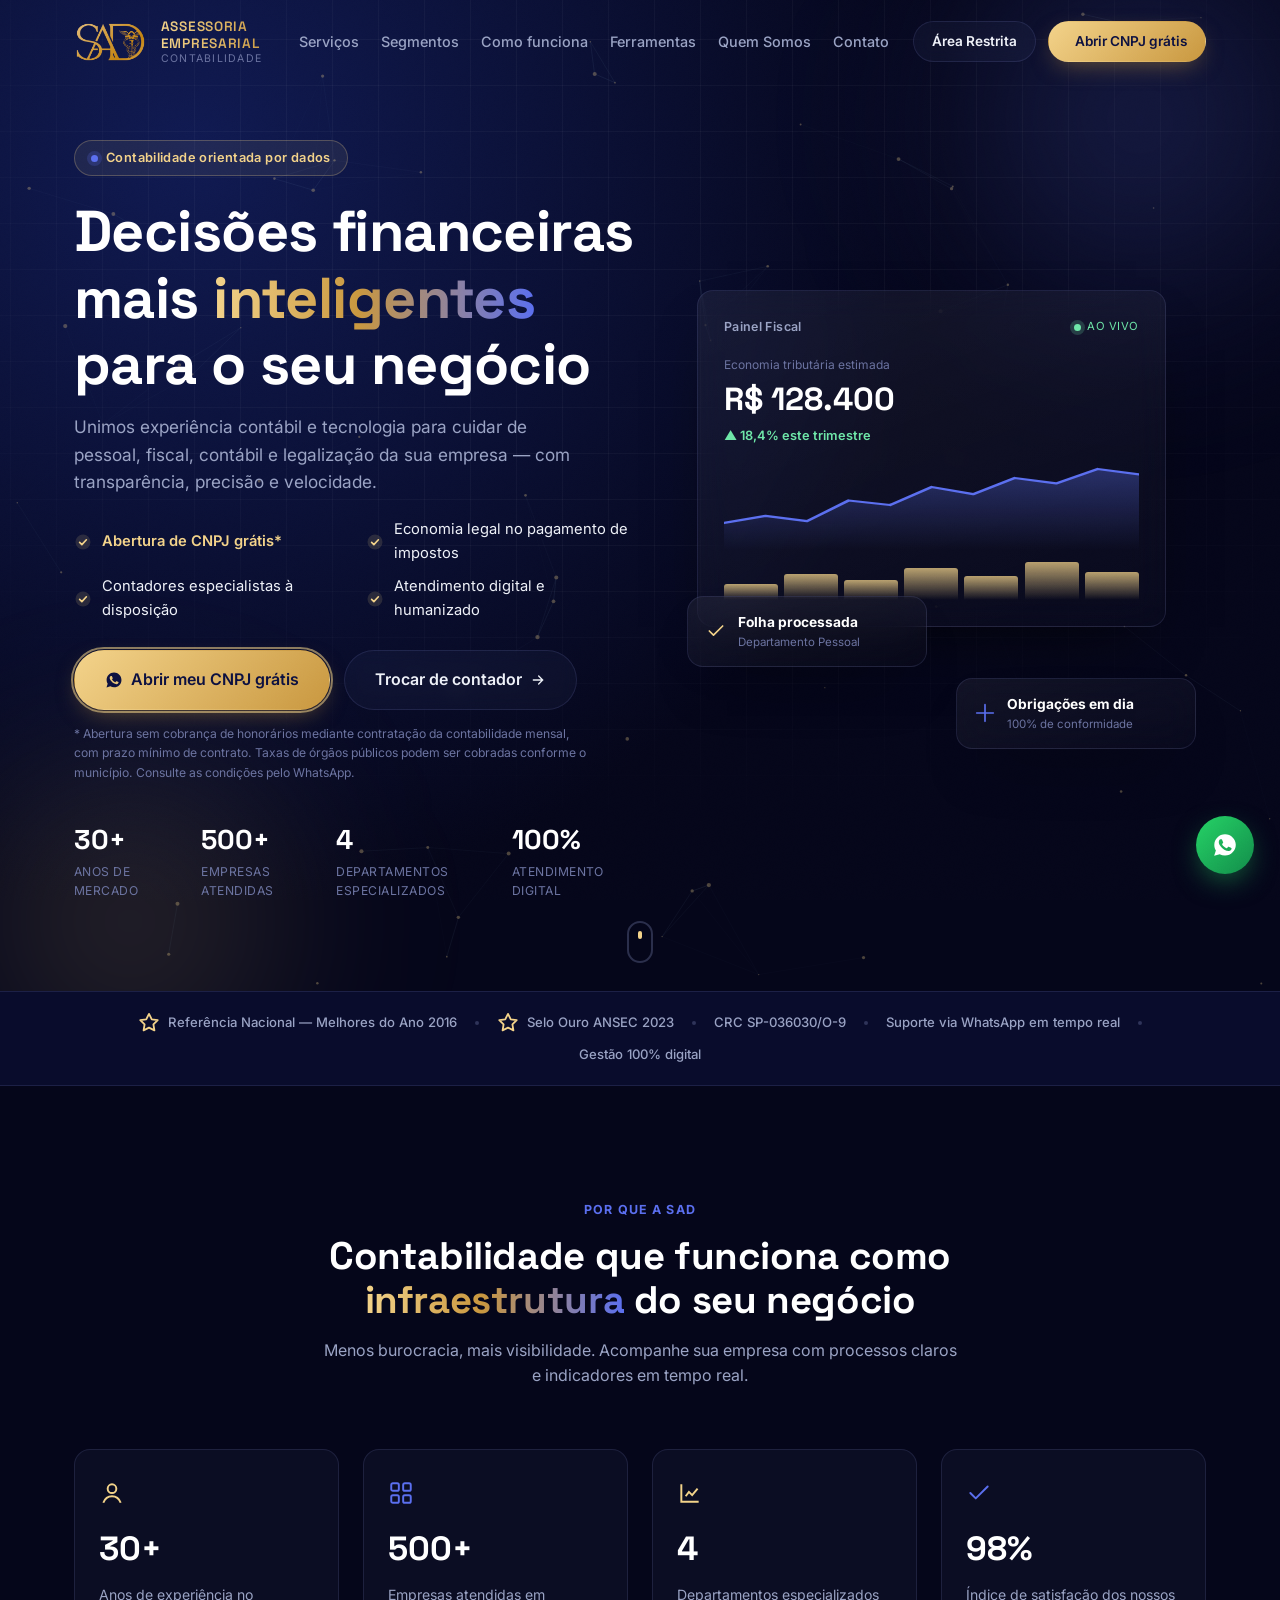
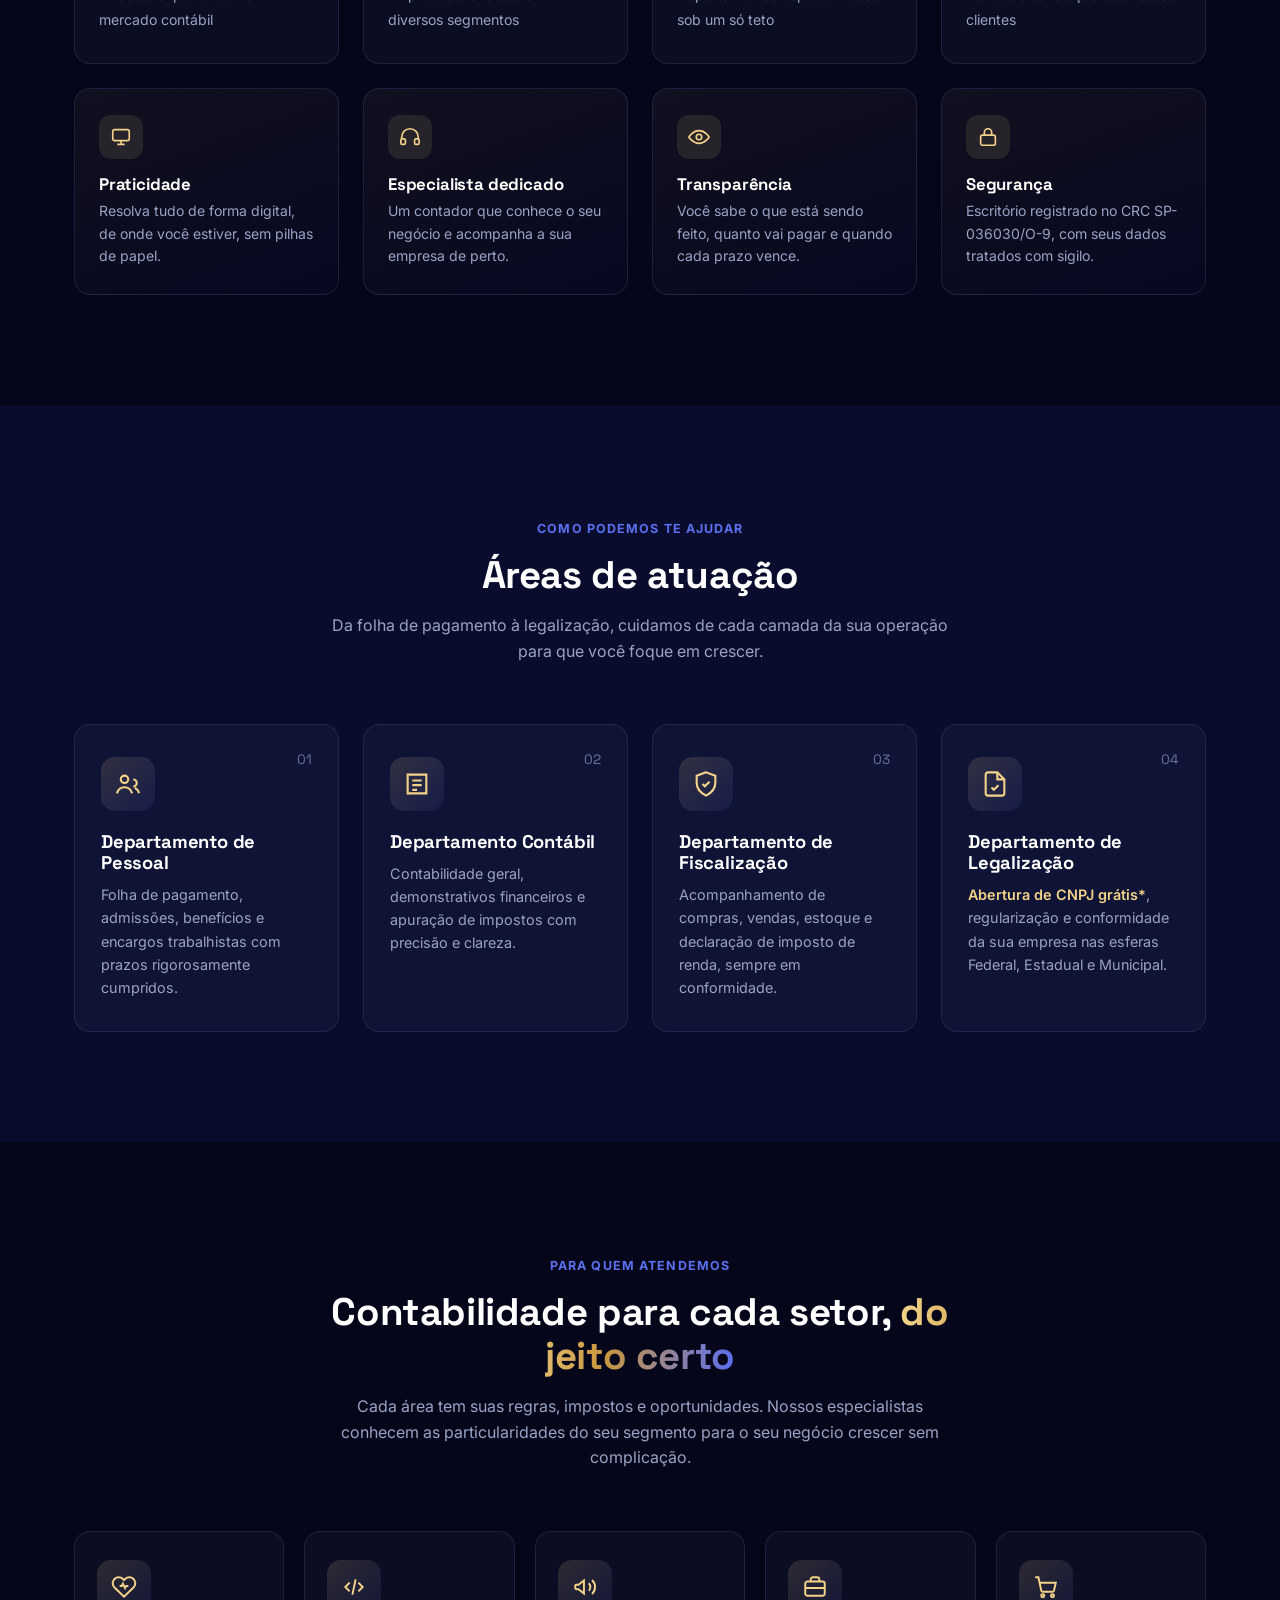
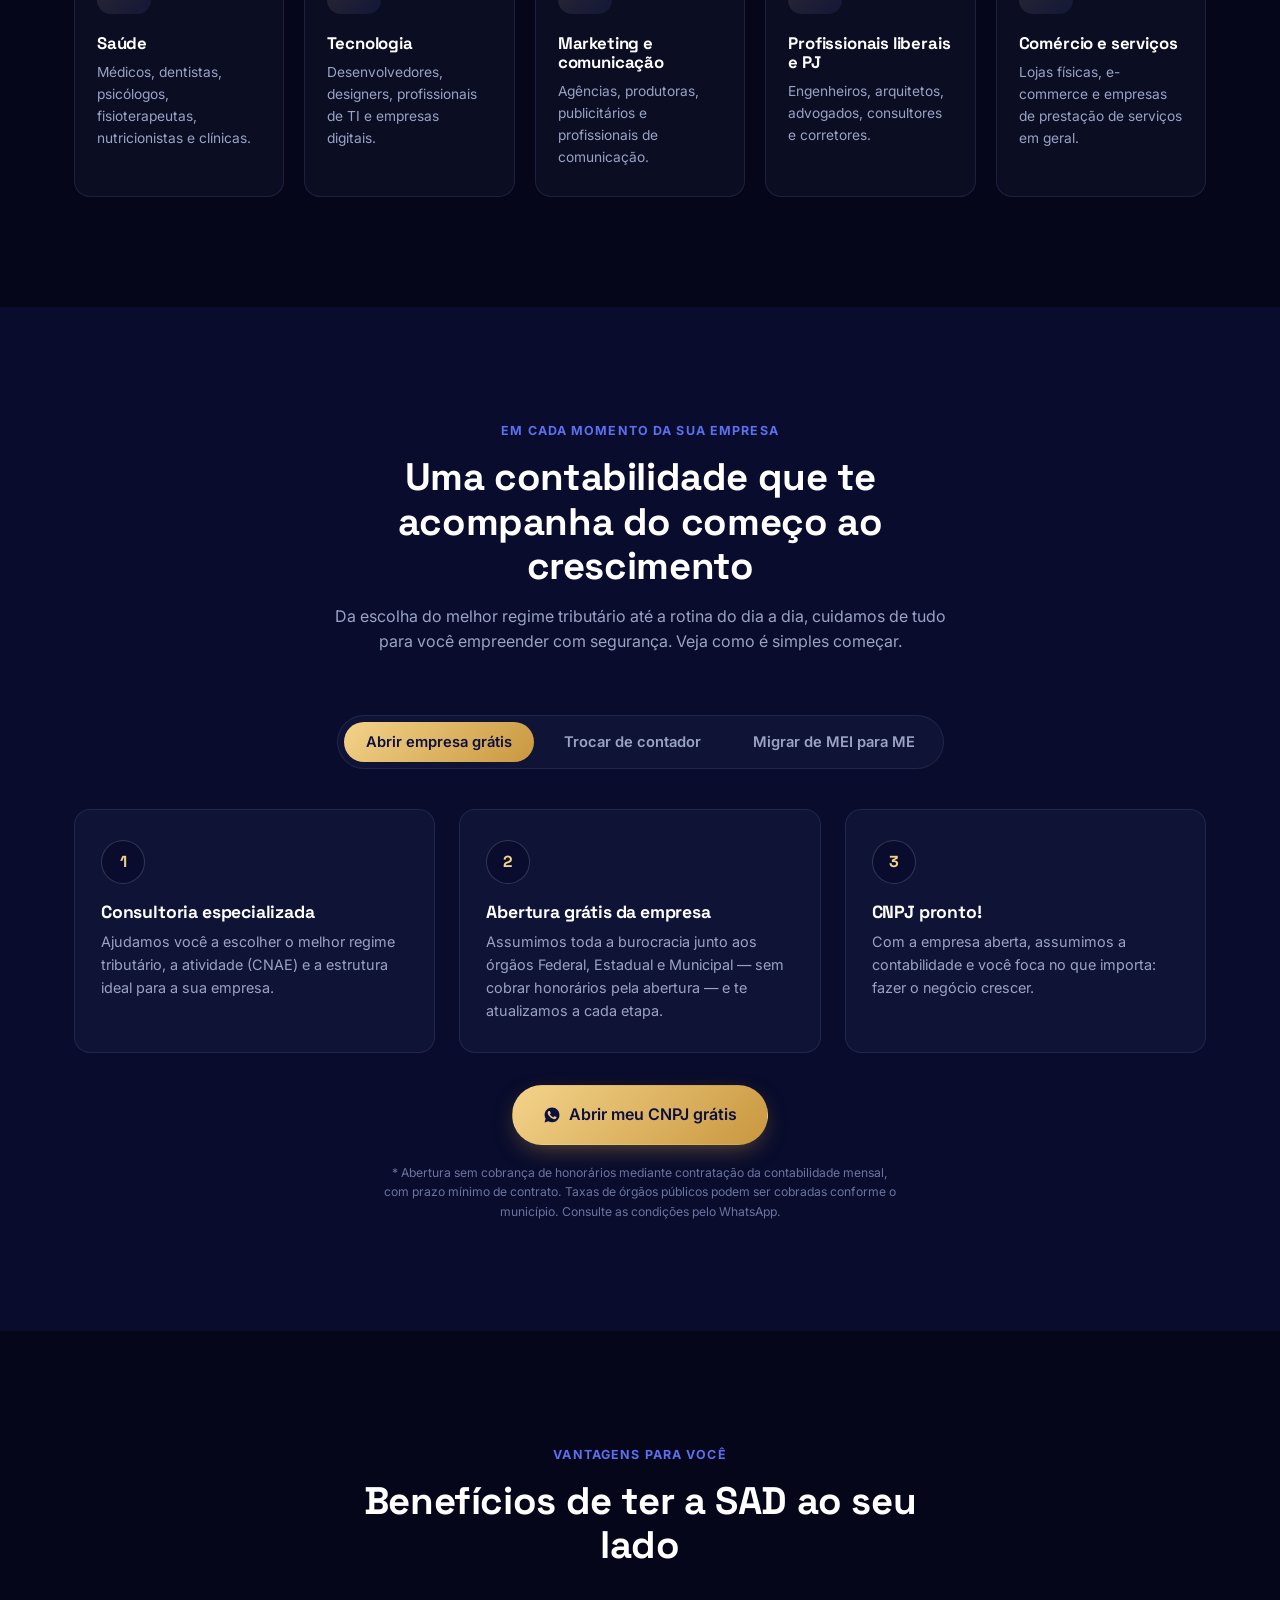
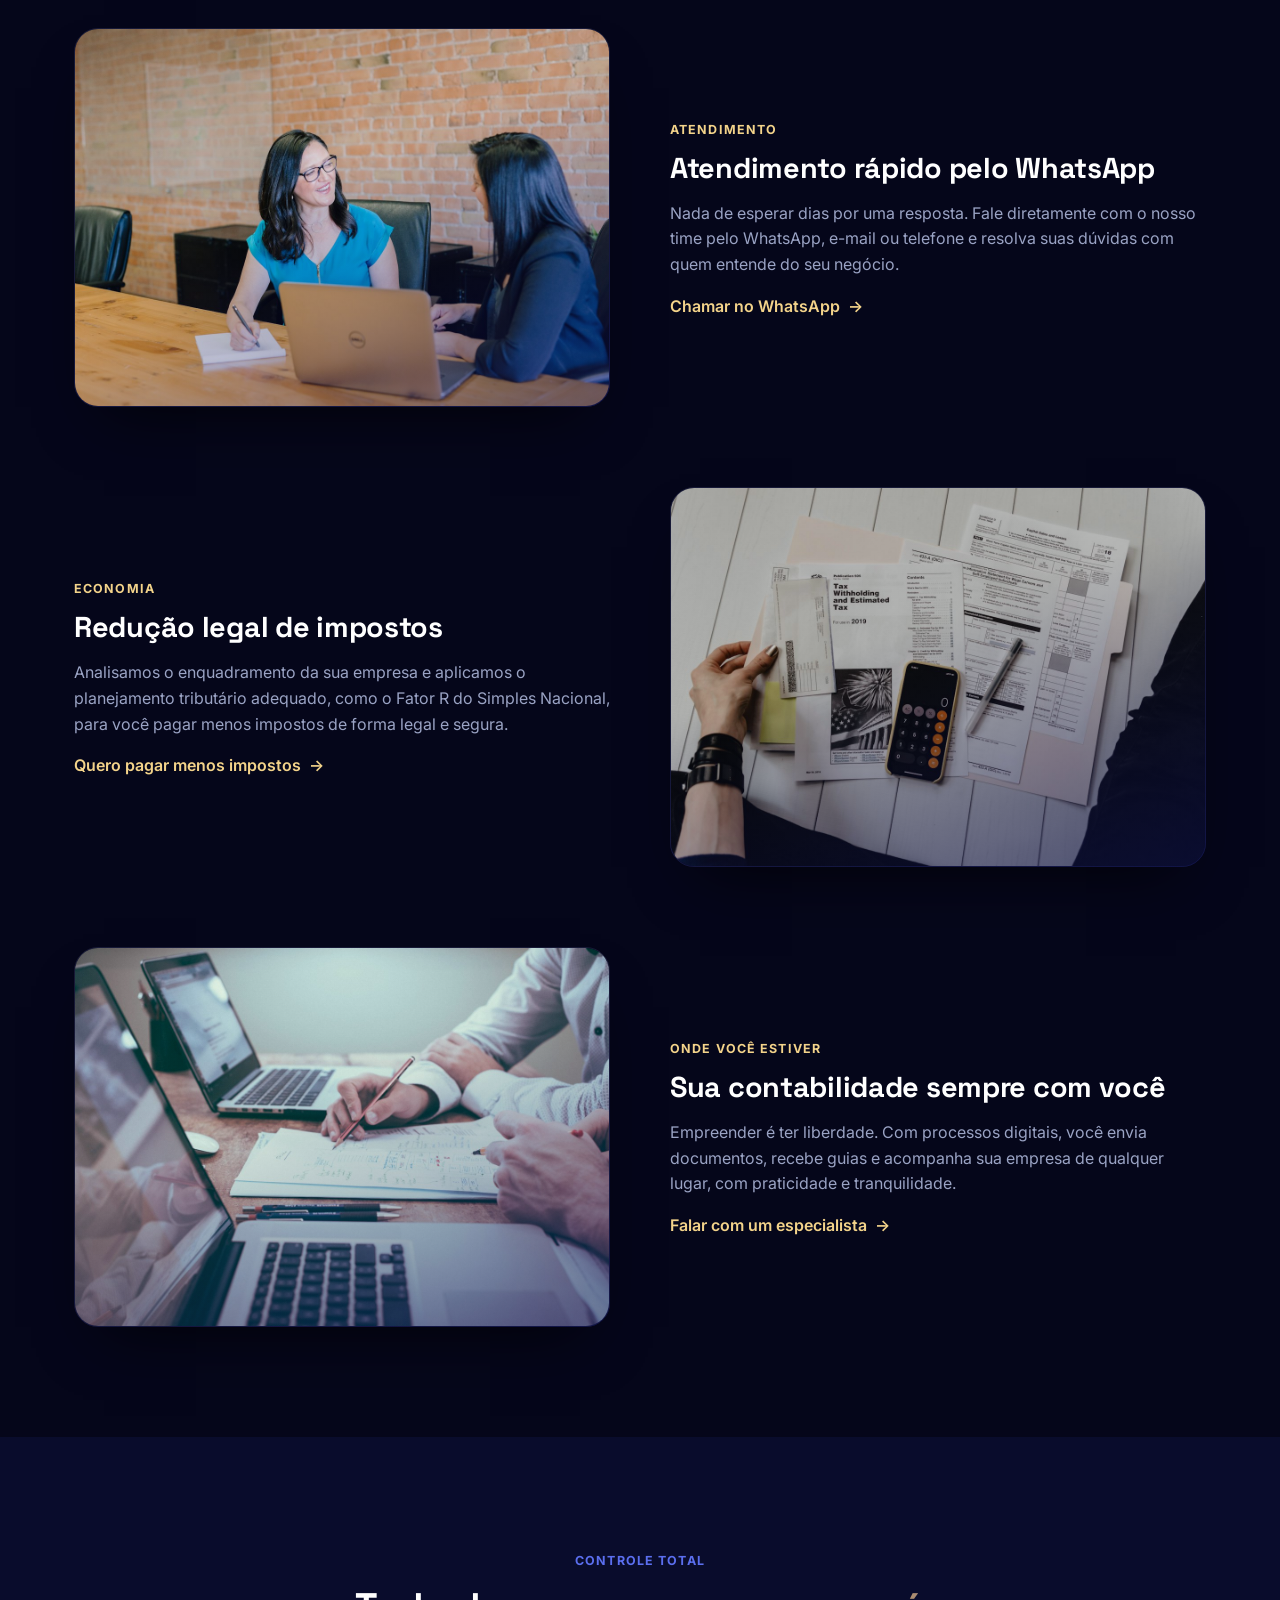
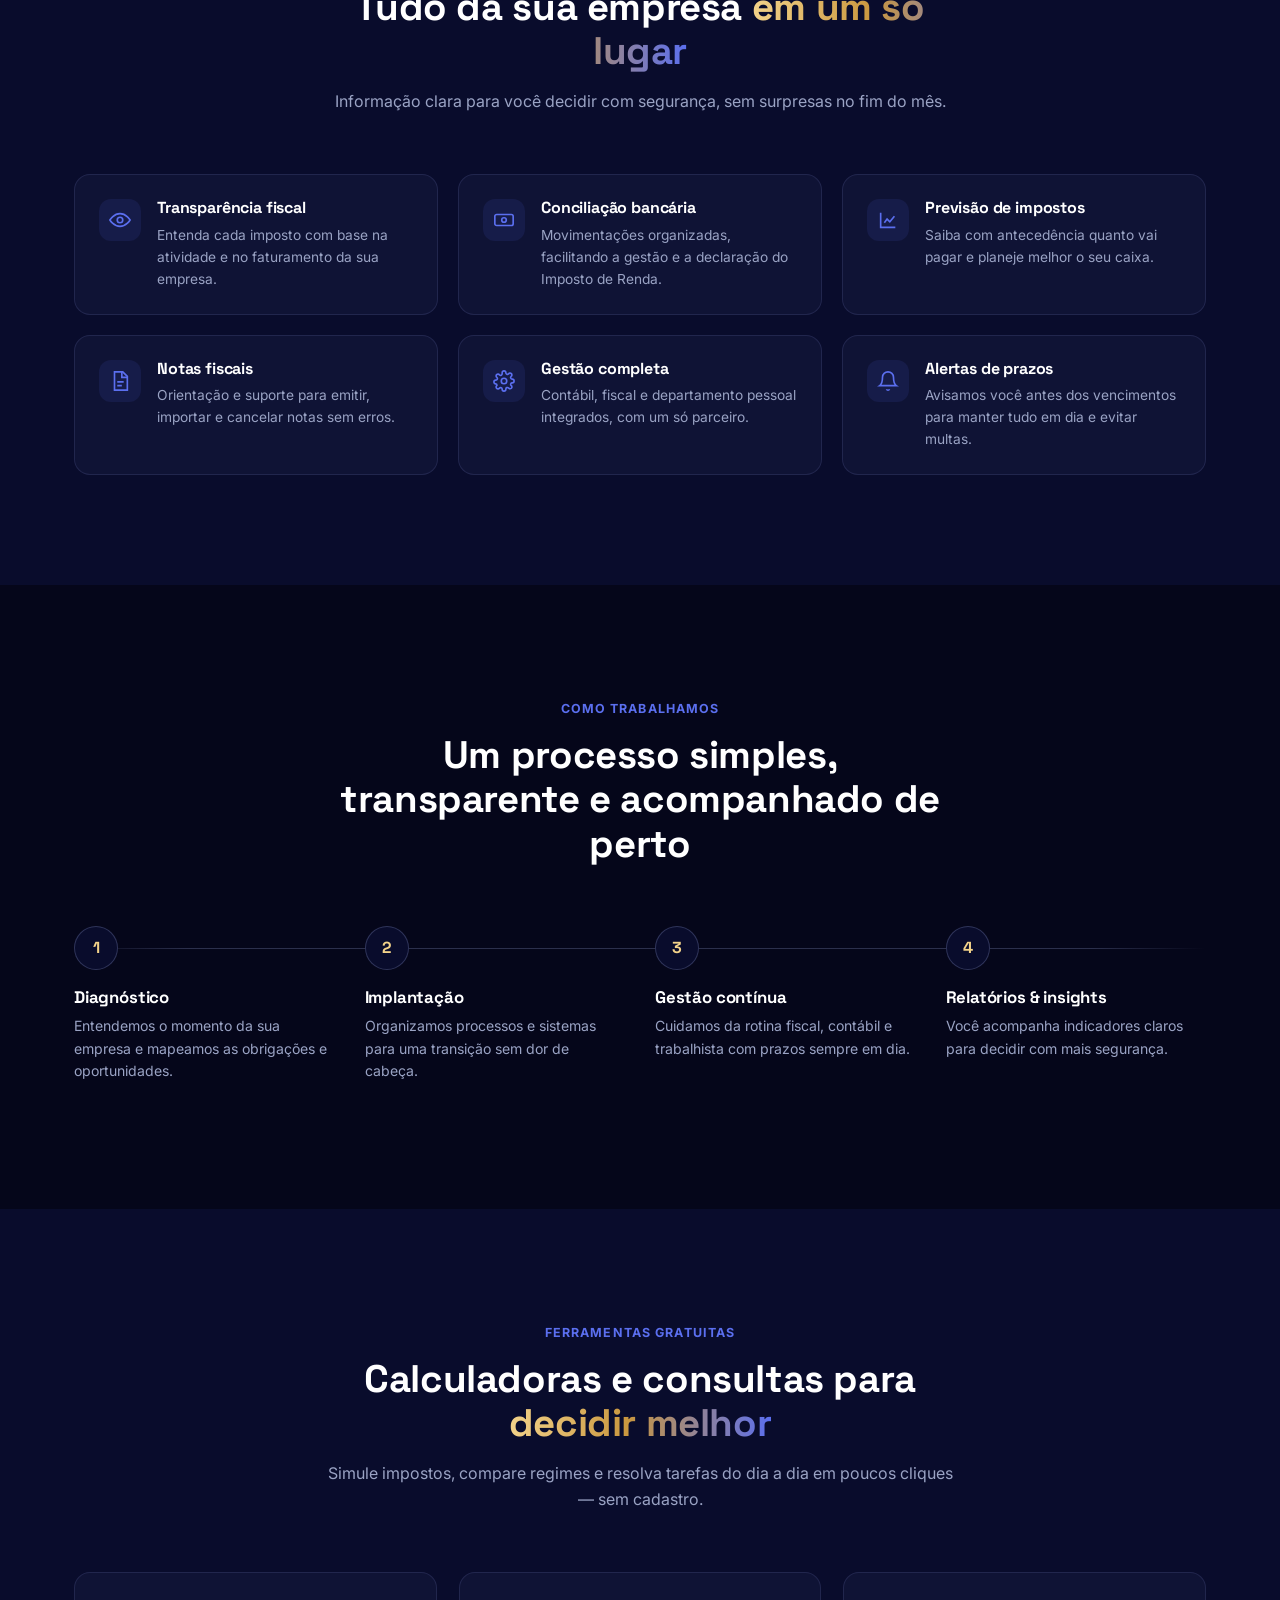
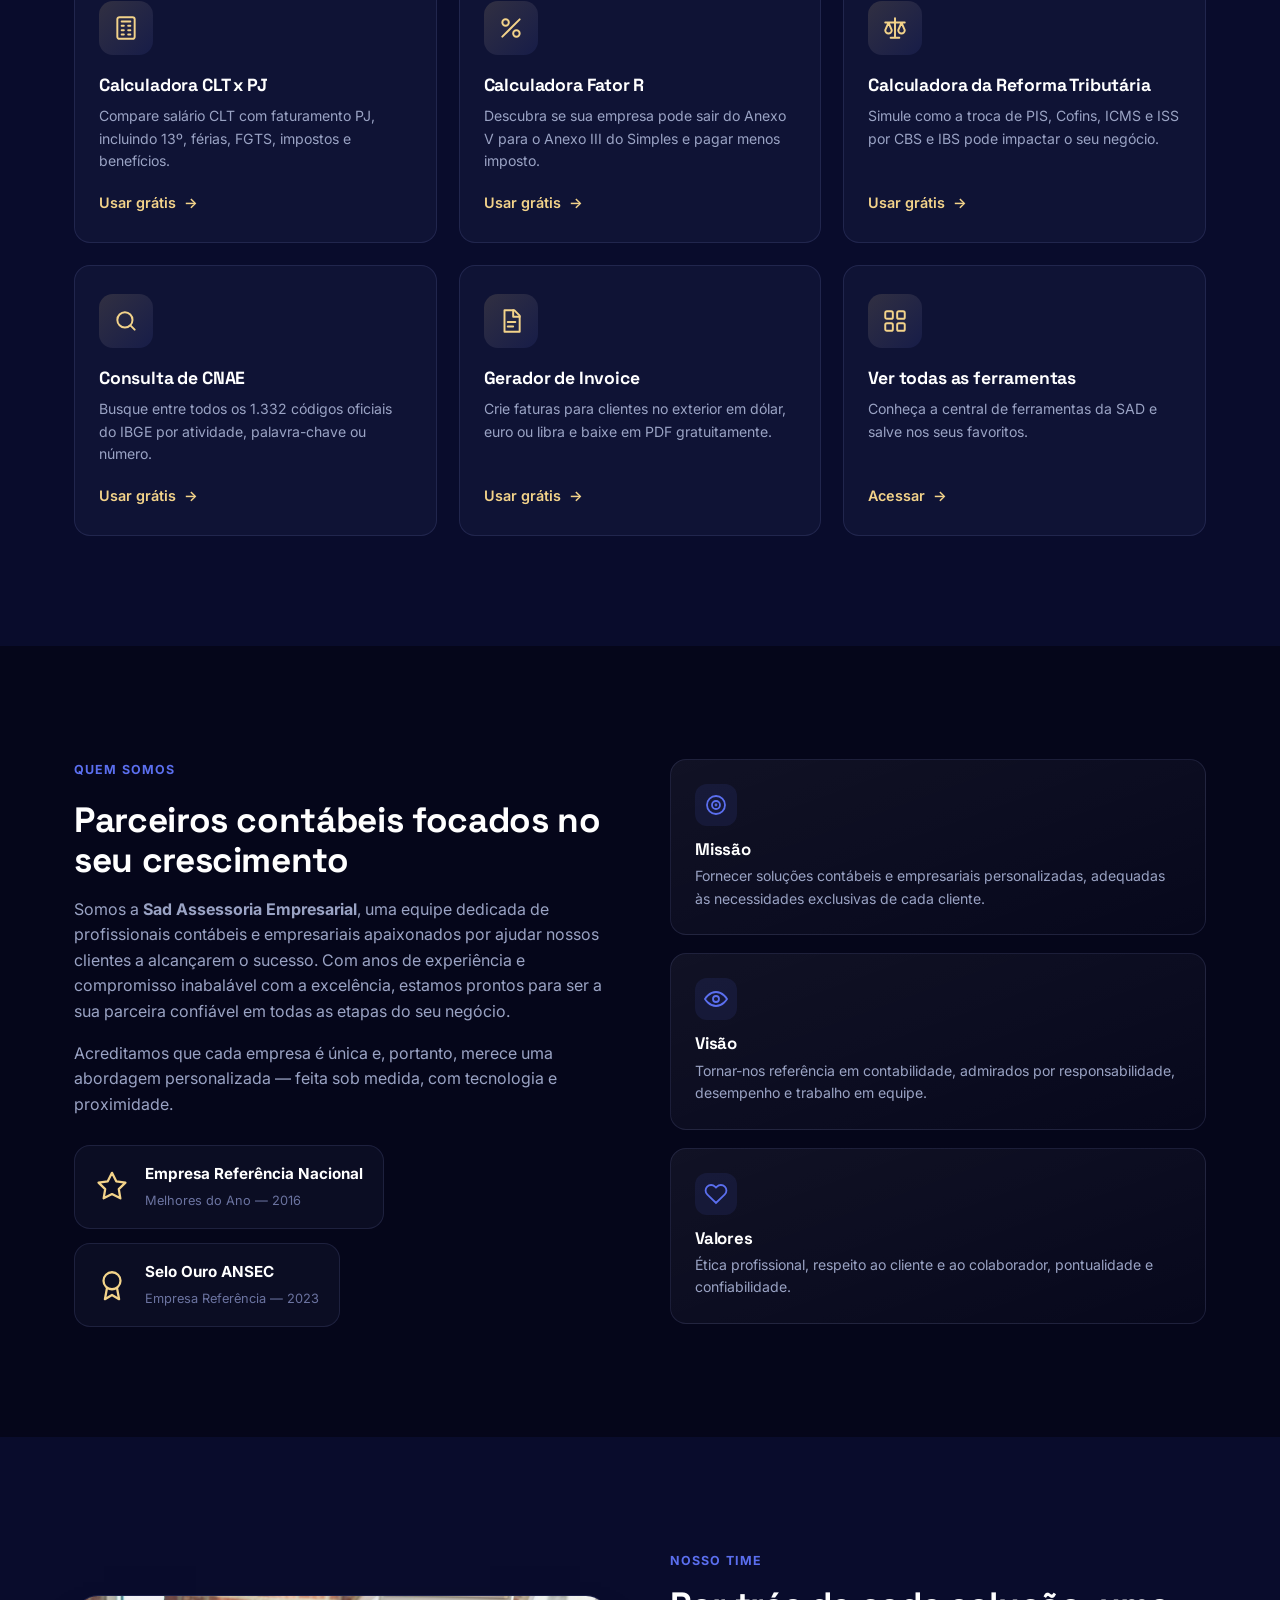
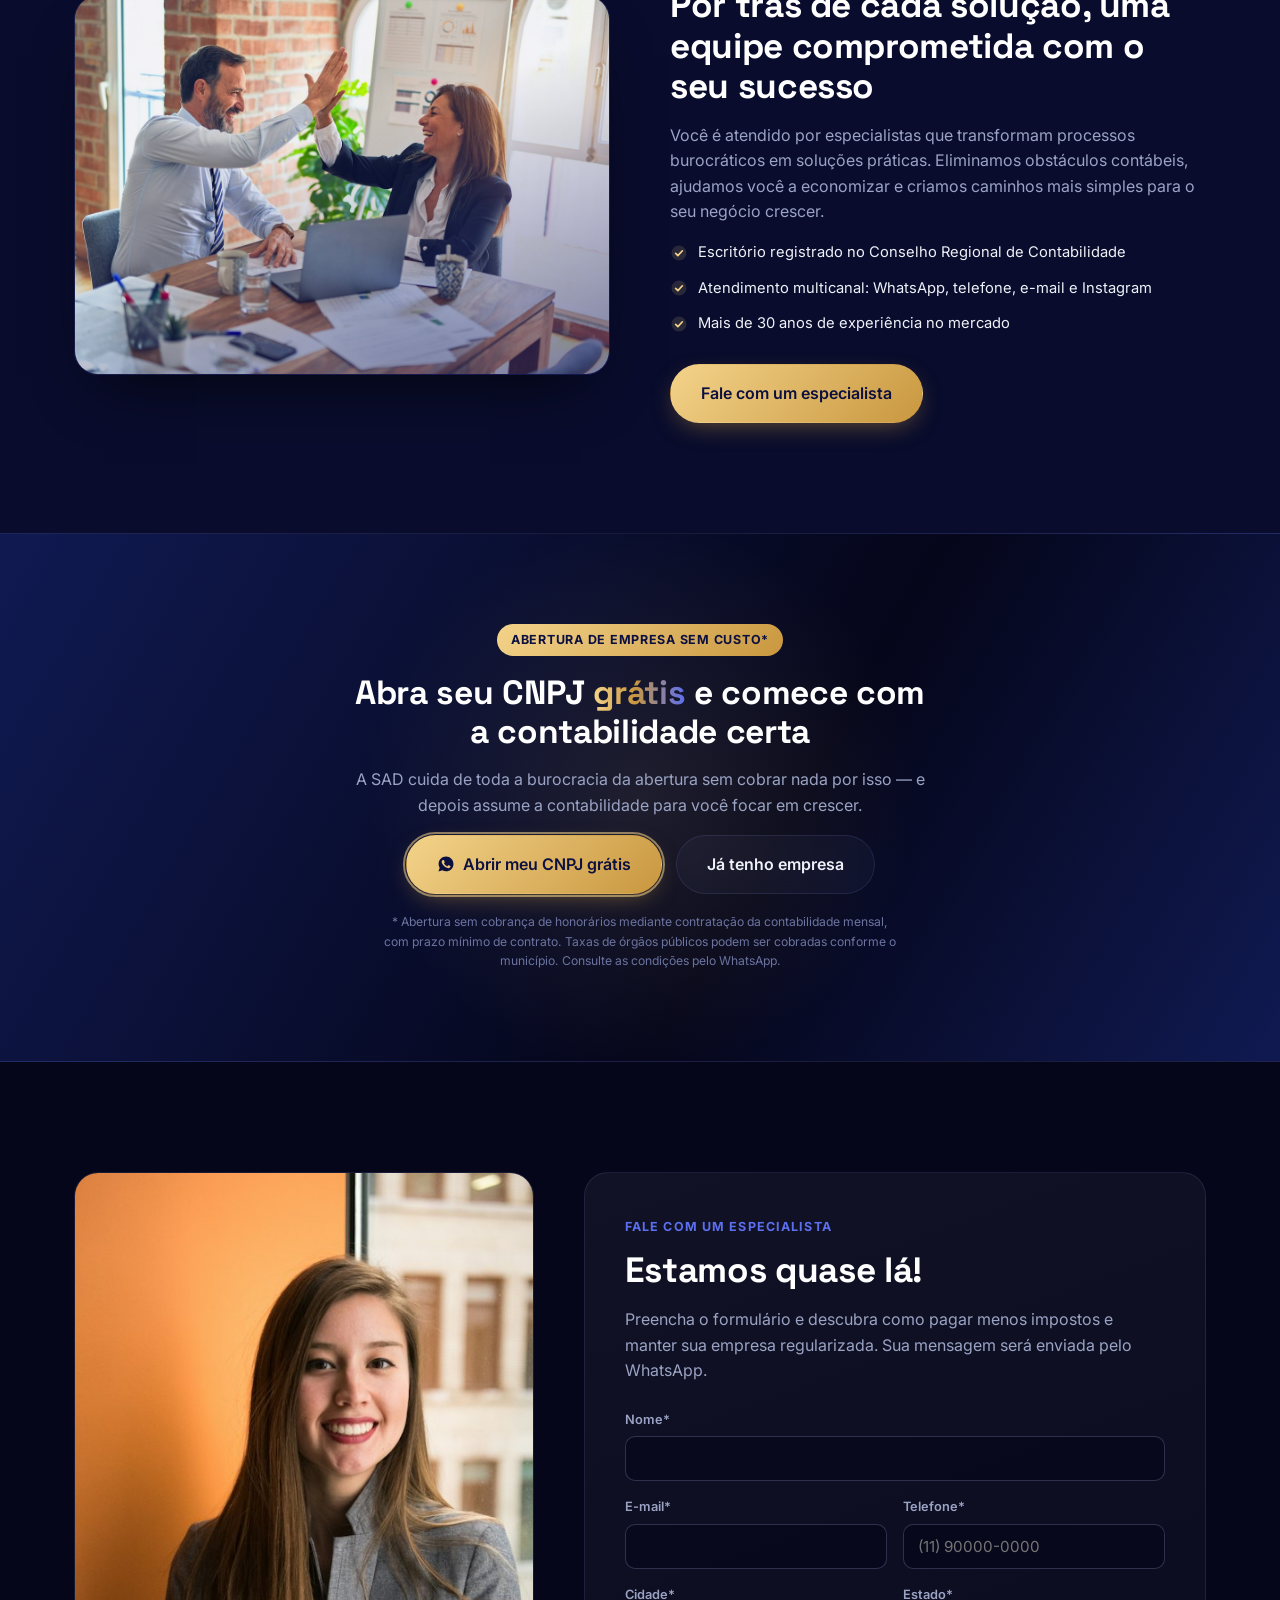
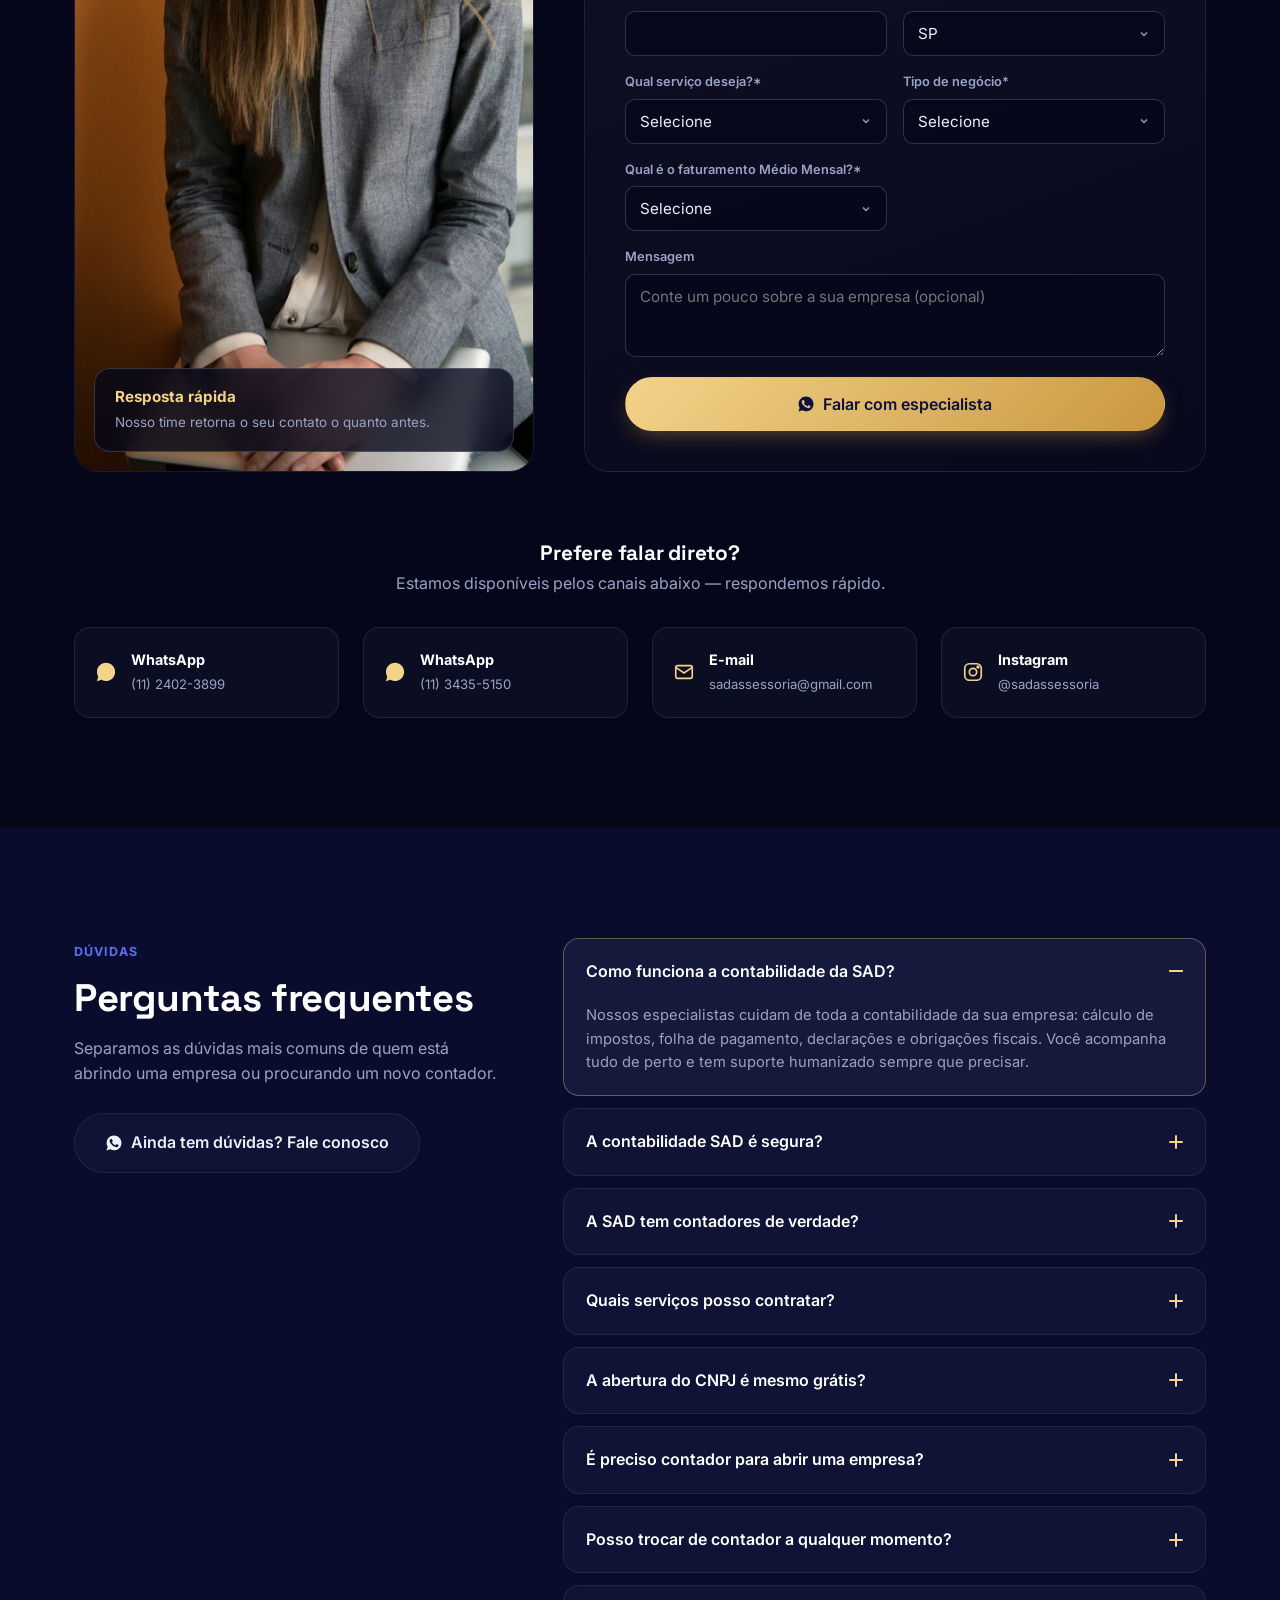
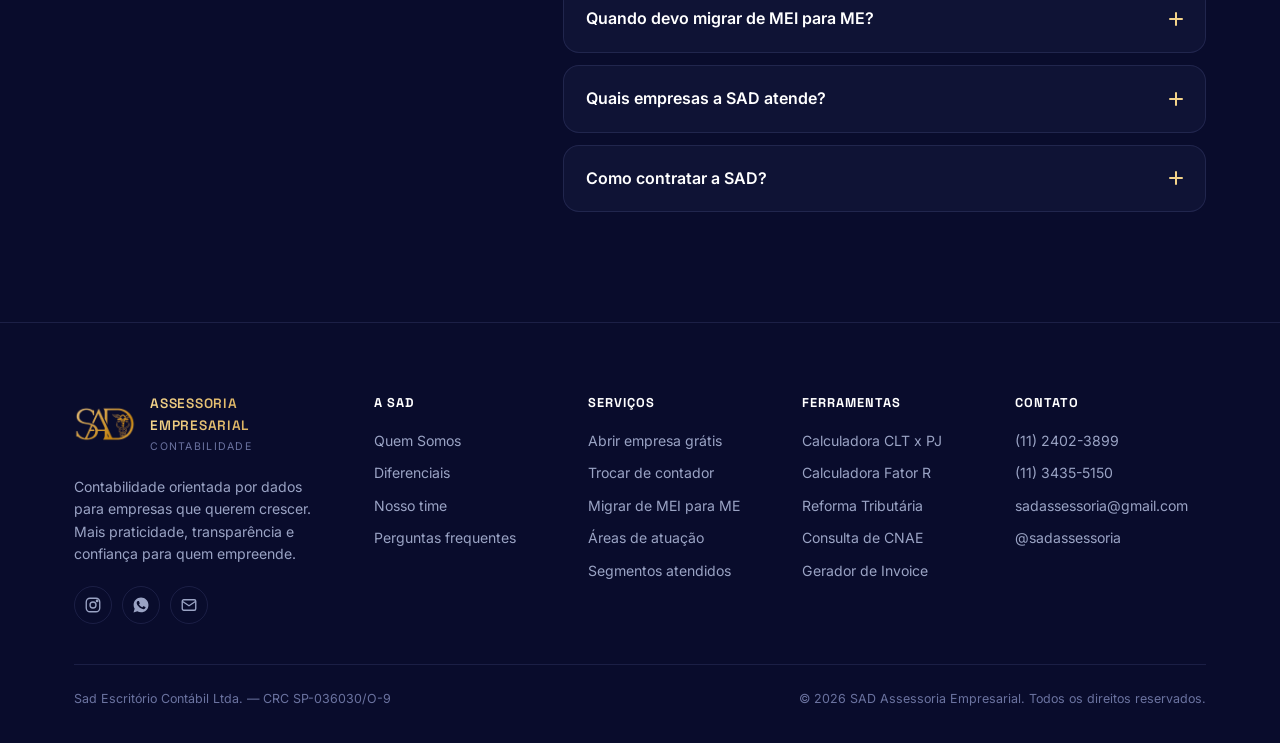
==== commit 1cd68977: "Unir versão atual do site com avaliações do Google e selo ANSEC 2023 Traz a branch claude/funny-turi" ====
--- a/index.html
+++ b/index.html
@@ -11,10 +11,18 @@
 <link rel="preconnect" href="https://fonts.gstatic.com" crossorigin>
 <link href="https://fonts.googleapis.com/css2?family=Space+Grotesk:wght@500;600;700&family=Inter:wght@400;500;600;700;800&display=swap" rel="stylesheet">
 <link rel="stylesheet" href="css/style.css">
+<link rel="stylesheet" href="css/tools.css">
 </head>
 <body>
 
 <div class="noise-overlay" aria-hidden="true"></div>
+
+<!-- Ícones reutilizáveis -->
+<svg width="0" height="0" style="position:absolute" aria-hidden="true">
+  <symbol id="i-check" viewBox="0 0 24 24"><circle cx="12" cy="12" r="10" fill="rgba(243,211,138,0.14)"/><path d="m7.5 12.5 3 3 6-6.5" fill="none" stroke="#f3d38a" stroke-width="2.2" stroke-linecap="round" stroke-linejoin="round"/></symbol>
+  <symbol id="i-wa" viewBox="0 0 24 24"><path fill="currentColor" d="M12.04 2C6.58 2 2.13 6.45 2.13 11.91c0 1.87.5 3.62 1.44 5.14L2 22l5.1-1.53a9.87 9.87 0 0 0 4.94 1.32h.01c5.46 0 9.91-4.45 9.91-9.91C21.96 6.45 17.5 2 12.04 2Zm5.8 14.16c-.24.68-1.4 1.3-1.94 1.38-.5.08-1.12.11-1.8-.12-.42-.13-.96-.31-1.66-.6-2.92-1.26-4.82-4.2-4.97-4.4-.14-.19-1.2-1.59-1.2-3.03 0-1.44.75-2.15 1.02-2.44.27-.29.6-.36.8-.36.2 0 .4 0 .57.01.18.01.43-.07.67.51.24.6.83 2.06.9 2.21.07.15.12.33.02.53-.1.19-.15.31-.3.48-.15.17-.31.38-.44.51-.15.15-.3.31-.13.6.17.29.76 1.25 1.63 2.03 1.12 1 2.06 1.31 2.35 1.46.29.15.46.13.63-.08.17-.2.72-.84.91-1.13.19-.29.38-.24.63-.14.26.1 1.63.77 1.91.91.29.15.48.22.55.34.07.13.07.7-.17 1.38Z"/></symbol>
+  <symbol id="i-star" viewBox="0 0 24 24"><path fill="currentColor" d="M12 2l3 6 6.5.9-4.7 4.6 1.1 6.5L12 17l-5.9 3 1.1-6.5L2.5 8.9 9 8l3-6Z"/></symbol>
+</svg>
 
 <!-- ===== HEADER ===== -->
 <header class="site-header" id="header">
@@ -28,17 +36,19 @@
     </a>
 
     <nav class="main-nav" id="mainNav">
-      <a href="#servicos">Áreas de Atuação</a>
-      <a href="#diferenciais">Diferenciais</a>
+      <a href="#servicos">Serviços</a>
+      <a href="#segmentos">Segmentos</a>
+      <a href="#como-funciona">Como funciona</a>
+      <a href="#ferramentas">Ferramentas</a>
       <a href="#sobre">Quem Somos</a>
       <a href="#contato">Contato</a>
     </nav>
 
     <div class="header-actions">
-      <a class="btn btn-ghost btn-sm" href="#contato">Área Restrita</a>
-      <a class="btn btn-primary btn-sm" href="https://wa.me/551124023899" target="_blank" rel="noopener">
+      <a class="btn btn-ghost btn-sm" href="https://vip.acessorias.com/sadassessoriaempresarial">Área Restrita</a>
+      <a class="btn btn-primary btn-sm" href="https://wa.me/551124023899?text=Ol%C3%A1%21%20Quero%20abrir%20meu%20CNPJ%20gr%C3%A1tis%20com%20a%20SAD." target="_blank" rel="noopener">
         <svg width="16" height="16" viewBox="0 0 24 24" fill="currentColor" aria-hidden="true"><path d="M12.04 2C6.58 2 2.13 6.45 2.13 11.91c0 1.87.5 3.62 1.44 5.14L2 22l5.1-1.53a9.87 9.87 0 0 0 4.94 1.32h.01c5.46 0 9.91-4.45 9.91-9.91C21.96 6.45 17.5 2 12.04 2Zm5.8 14.16c-.24.68-1.4 1.3-1.94 1.38-.5.08-1.12.11-1.8-.12-.42-.13-.96-.31-1.66-.6-2.92-1.26-4.82-4.2-4.97-4.4-.14-.19-1.2-1.59-1.2-3.03 0-1.44.75-2.15 1.02-2.44.27-.29.6-.36.8-.36.2 0 .4 0 .57.01.18.01.43-.07.67.51.24.6.83 2.06.9 2.21.07.15.12.33.02.53-.1.19-.15.31-.3.48-.15.17-.31.38-.44.51-.15.15-.3.31-.13.6.17.29.76 1.25 1.63 2.03 1.12 1 2.06 1.31 2.35 1.46.29.15.46.13.63-.08.17-.2.72-.84.91-1.13.19-.29.38-.24.63-.14.26.1 1.63.77 1.91.91.29.15.48.22.55.34.07.13.07.7-.17 1.38Z"/></svg>
-        <span class="btn-label">Falar no WhatsApp</span>
+        <span class="btn-label">Abrir CNPJ grátis</span>
       </a>
     </div>
 
@@ -59,17 +69,24 @@
     <div class="hero-copy" data-reveal>
       <span class="eyebrow"><span class="dot"></span> Contabilidade orientada por dados</span>
       <h1>Decisões financeiras mais <span class="text-gradient">inteligentes</span> para o seu negócio</h1>
-      <p class="hero-lead">Unimos know-how contábil com tecnologia para cuidar de pessoal, fiscal, contábil e legalização da sua empresa — com transparência, precisão e velocidade.</p>
+      <p class="hero-lead">Unimos experiência contábil e tecnologia para cuidar de pessoal, fiscal, contábil e legalização da sua empresa — com transparência, precisão e velocidade.</p>
+      <ul class="hero-checks">
+        <li><svg width="18" height="18"><use href="#i-check"/></svg> <strong>Abertura de CNPJ grátis*</strong></li>
+        <li><svg width="18" height="18"><use href="#i-check"/></svg> Economia legal no pagamento de impostos</li>
+        <li><svg width="18" height="18"><use href="#i-check"/></svg> Contadores especialistas à disposição</li>
+        <li><svg width="18" height="18"><use href="#i-check"/></svg> Atendimento digital e humanizado</li>
+      </ul>
       <div class="hero-actions">
-        <a href="https://wa.me/551124023899" target="_blank" rel="noopener" class="btn btn-primary btn-lg">
-          <svg width="18" height="18" viewBox="0 0 24 24" fill="currentColor" aria-hidden="true"><path d="M12.04 2C6.58 2 2.13 6.45 2.13 11.91c0 1.87.5 3.62 1.44 5.14L2 22l5.1-1.53a9.87 9.87 0 0 0 4.94 1.32h.01c5.46 0 9.91-4.45 9.91-9.91C21.96 6.45 17.5 2 12.04 2Zm5.8 14.16c-.24.68-1.4 1.3-1.94 1.38-.5.08-1.12.11-1.8-.12-.42-.13-.96-.31-1.66-.6-2.92-1.26-4.82-4.2-4.97-4.4-.14-.19-1.2-1.59-1.2-3.03 0-1.44.75-2.15 1.02-2.44.27-.29.6-.36.8-.36.2 0 .4 0 .57.01.18.01.43-.07.67.51.24.6.83 2.06.9 2.21.07.15.12.33.02.53-.1.19-.15.31-.3.48-.15.17-.31.38-.44.51-.15.15-.3.31-.13.6.17.29.76 1.25 1.63 2.03 1.12 1 2.06 1.31 2.35 1.46.29.15.46.13.63-.08.17-.2.72-.84.91-1.13.19-.29.38-.24.63-.14.26.1 1.63.77 1.91.91.29.15.48.22.55.34.07.13.07.7-.17 1.38Z"/></svg>
-          Entre em contato hoje mesmo
+        <a href="https://wa.me/551124023899?text=Ol%C3%A1%21%20Quero%20abrir%20meu%20CNPJ%20gr%C3%A1tis%20com%20a%20SAD." target="_blank" rel="noopener" class="btn btn-primary btn-lg btn-glow">
+          <svg width="18" height="18"><use href="#i-wa"/></svg>
+          Abrir meu CNPJ grátis
         </a>
-        <a href="#servicos" class="btn btn-ghost btn-lg">
-          Conhecer serviços
-          <svg width="16" height="16" viewBox="0 0 24 24" fill="none" stroke="currentColor" stroke-width="2" stroke-linecap="round" aria-hidden="true"><path d="M12 4v16M6 14l6 6 6-6"/></svg>
+        <a href="#como-funciona" class="btn btn-ghost btn-lg" data-open-tab="trocar">
+          Trocar de contador
+          <svg width="16" height="16" viewBox="0 0 24 24" fill="none" stroke="currentColor" stroke-width="2" stroke-linecap="round" aria-hidden="true"><path d="M5 12h14M13 6l6 6-6 6"/></svg>
         </a>
       </div>
+      <p class="cta-note">* Abertura sem cobrança de honorários mediante contratação da contabilidade mensal, com prazo mínimo de contrato. Taxas de órgãos públicos podem ser cobradas conforme o município. Consulte as condições pelo WhatsApp.</p>
 
       <div class="hero-stats">
         <div class="hero-stat">
@@ -188,6 +205,29 @@
         <span>Índice de satisfação dos nossos clientes</span>
       </article>
     </div>
+
+    <div class="grid grid-4 pillars" >
+      <article class="pillar" data-reveal>
+        <div class="pillar-icon"><svg width="22" height="22" viewBox="0 0 24 24" fill="none" stroke="currentColor" stroke-width="1.8"><rect x="3" y="4" width="18" height="12" rx="2"/><path d="M8 20h8M12 16v4"/></svg></div>
+        <h3>Praticidade</h3>
+        <p>Resolva tudo de forma digital, de onde você estiver, sem pilhas de papel.</p>
+      </article>
+      <article class="pillar" data-reveal data-reveal-delay="80">
+        <div class="pillar-icon"><svg width="22" height="22" viewBox="0 0 24 24" fill="none" stroke="currentColor" stroke-width="1.8"><path d="M3 14v-2a9 9 0 0 1 18 0v2"/><rect x="2" y="14" width="5" height="6" rx="1.5"/><rect x="17" y="14" width="5" height="6" rx="1.5"/></svg></div>
+        <h3>Especialista dedicado</h3>
+        <p>Um contador que conhece o seu negócio e acompanha a sua empresa de perto.</p>
+      </article>
+      <article class="pillar" data-reveal data-reveal-delay="160">
+        <div class="pillar-icon"><svg width="22" height="22" viewBox="0 0 24 24" fill="none" stroke="currentColor" stroke-width="1.8"><path d="M1 12s4-7 11-7 11 7 11 7-4 7-11 7-11-7-11-7Z"/><circle cx="12" cy="12" r="3"/></svg></div>
+        <h3>Transparência</h3>
+        <p>Você sabe o que está sendo feito, quanto vai pagar e quando cada prazo vence.</p>
+      </article>
+      <article class="pillar" data-reveal data-reveal-delay="240">
+        <div class="pillar-icon"><svg width="22" height="22" viewBox="0 0 24 24" fill="none" stroke="currentColor" stroke-width="1.8"><rect x="4" y="10" width="16" height="11" rx="2"/><path d="M8 10V7a4 4 0 0 1 8 0v3"/></svg></div>
+        <h3>Segurança</h3>
+        <p>Escritório registrado no CRC SP-036030/O-9, com seus dados tratados com sigilo.</p>
+      </article>
+    </div>
   </div>
 </section>
 
@@ -234,7 +274,171 @@
         </div>
         <span class="service-index">04</span>
         <h3>Departamento de Legalização</h3>
-        <p>Abertura, regularização e conformidade da sua empresa nas esferas Federal, Estadual e Municipal.</p>
+        <p><strong class="gold-text">Abertura de CNPJ grátis*</strong>, regularização e conformidade da sua empresa nas esferas Federal, Estadual e Municipal.</p>
+      </article>
+    </div>
+  </div>
+</section>
+
+<!-- ===== SEGMENTOS ===== -->
+<section class="section" id="segmentos">
+  <div class="container">
+    <div class="section-head" data-reveal>
+      <span class="section-tag">Para quem atendemos</span>
+      <h2>Contabilidade para cada setor, <span class="text-gradient">do jeito certo</span></h2>
+      <p>Cada área tem suas regras, impostos e oportunidades. Nossos especialistas conhecem as particularidades do seu segmento para o seu negócio crescer sem complicação.</p>
+    </div>
+
+    <div class="segments-grid">
+      <article class="segment-card" data-reveal>
+        <div class="service-icon"><svg width="26" height="26" viewBox="0 0 24 24" fill="none" stroke="currentColor" stroke-width="1.8"><path d="M20.8 4.6a5.5 5.5 0 0 0-7.8 0L12 5.6l-1-1a5.5 5.5 0 1 0-7.8 7.8l1 1L12 21l7.8-7.6 1-1a5.5 5.5 0 0 0 0-7.8Z"/><path d="M8 11h2l1-2 2 4 1-2h2"/></svg></div>
+        <h3>Saúde</h3>
+        <p>Médicos, dentistas, psicólogos, fisioterapeutas, nutricionistas e clínicas.</p>
+      </article>
+      <article class="segment-card" data-reveal data-reveal-delay="80">
+        <div class="service-icon"><svg width="26" height="26" viewBox="0 0 24 24" fill="none" stroke="currentColor" stroke-width="1.8"><path d="m8 8-4 4 4 4M16 8l4 4-4 4M13.5 5l-3 14"/></svg></div>
+        <h3>Tecnologia</h3>
+        <p>Desenvolvedores, designers, profissionais de TI e empresas digitais.</p>
+      </article>
+      <article class="segment-card" data-reveal data-reveal-delay="160">
+        <div class="service-icon"><svg width="26" height="26" viewBox="0 0 24 24" fill="none" stroke="currentColor" stroke-width="1.8"><path d="M3 11v2a1 1 0 0 0 1 1h2l5 4V6L6 10H4a1 1 0 0 0-1 1Z"/><path d="M15.5 8.5a5 5 0 0 1 0 7M18.5 5.5a9 9 0 0 1 0 13"/></svg></div>
+        <h3>Marketing e comunicação</h3>
+        <p>Agências, produtoras, publicitários e profissionais de comunicação.</p>
+      </article>
+      <article class="segment-card" data-reveal data-reveal-delay="240">
+        <div class="service-icon"><svg width="26" height="26" viewBox="0 0 24 24" fill="none" stroke="currentColor" stroke-width="1.8"><rect x="3" y="7" width="18" height="13" rx="2"/><path d="M8 7V5a2 2 0 0 1 2-2h4a2 2 0 0 1 2 2v2M3 13h18"/></svg></div>
+        <h3>Profissionais liberais e PJ</h3>
+        <p>Engenheiros, arquitetos, advogados, consultores e corretores.</p>
+      </article>
+      <article class="segment-card" data-reveal data-reveal-delay="320">
+        <div class="service-icon"><svg width="26" height="26" viewBox="0 0 24 24" fill="none" stroke="currentColor" stroke-width="1.8"><circle cx="9" cy="20" r="1.4"/><circle cx="18" cy="20" r="1.4"/><path d="M2 3h3l2.6 12.2a1.5 1.5 0 0 0 1.5 1.2h8.8a1.5 1.5 0 0 0 1.5-1.1L21 8H6"/></svg></div>
+        <h3>Comércio e serviços</h3>
+        <p>Lojas físicas, e-commerce e empresas de prestação de serviços em geral.</p>
+      </article>
+    </div>
+  </div>
+</section>
+
+<!-- ===== COMO FUNCIONA (ABAS) ===== -->
+<section class="section section-alt" id="como-funciona">
+  <div class="container">
+    <div class="section-head" data-reveal>
+      <span class="section-tag">Em cada momento da sua empresa</span>
+      <h2>Uma contabilidade que te acompanha do começo ao crescimento</h2>
+      <p>Da escolha do melhor regime tributário até a rotina do dia a dia, cuidamos de tudo para você empreender com segurança. Veja como é simples começar.</p>
+    </div>
+
+    <div class="tabs" data-reveal>
+      <div class="tab-list" role="tablist" aria-label="Como começar com a SAD">
+        <button class="tab-btn active" role="tab" id="tab-abrir" aria-controls="panel-abrir" aria-selected="true" data-tab="abrir">Abrir empresa grátis</button>
+        <button class="tab-btn" role="tab" id="tab-trocar" aria-controls="panel-trocar" aria-selected="false" tabindex="-1" data-tab="trocar">Trocar de contador</button>
+        <button class="tab-btn" role="tab" id="tab-mei" aria-controls="panel-mei" aria-selected="false" tabindex="-1" data-tab="mei">Migrar de MEI para ME</button>
+      </div>
+
+      <div class="tab-panel active" role="tabpanel" id="panel-abrir" aria-labelledby="tab-abrir">
+        <div class="steps">
+          <div class="step-card"><span class="process-num">1</span><h3>Consultoria especializada</h3><p>Ajudamos você a escolher o melhor regime tributário, a atividade (CNAE) e a estrutura ideal para a sua empresa.</p></div>
+          <div class="step-card"><span class="process-num">2</span><h3>Abertura grátis da empresa</h3><p>Assumimos toda a burocracia junto aos órgãos Federal, Estadual e Municipal — sem cobrar honorários pela abertura — e te atualizamos a cada etapa.</p></div>
+          <div class="step-card"><span class="process-num">3</span><h3>CNPJ pronto!</h3><p>Com a empresa aberta, assumimos a contabilidade e você foca no que importa: fazer o negócio crescer.</p></div>
+        </div>
+        <div class="tabs-cta"><a href="https://wa.me/551124023899?text=Ol%C3%A1%21%20Quero%20abrir%20meu%20CNPJ%20gr%C3%A1tis%20com%20a%20SAD." target="_blank" rel="noopener" class="btn btn-primary btn-lg"><svg width="18" height="18"><use href="#i-wa"/></svg> Abrir meu CNPJ grátis</a></div>
+        <p class="cta-note center">* Abertura sem cobrança de honorários mediante contratação da contabilidade mensal, com prazo mínimo de contrato. Taxas de órgãos públicos podem ser cobradas conforme o município. Consulte as condições pelo WhatsApp.</p>
+      </div>
+
+      <div class="tab-panel" role="tabpanel" id="panel-trocar" aria-labelledby="tab-trocar" hidden>
+        <div class="steps">
+          <div class="step-card"><span class="process-num">1</span><h3>Diagnóstico gratuito</h3><p>Analisamos a situação atual da sua empresa, impostos pagos e possíveis pendências.</p></div>
+          <div class="step-card"><span class="process-num">2</span><h3>Transição sem dor de cabeça</h3><p>Cuidamos do contato com o contador anterior e da migração de dados e documentos com segurança.</p></div>
+          <div class="step-card"><span class="process-num">3</span><h3>Rotina em dia</h3><p>A partir daí, a SAD assume a contabilidade, com prazos cumpridos e atendimento próximo.</p></div>
+        </div>
+        <div class="tabs-cta"><a href="https://wa.me/551124023899?text=Ol%C3%A1%21%20Tenho%20empresa%20e%20quero%20trocar%20de%20contador." target="_blank" rel="noopener" class="btn btn-primary btn-lg"><svg width="18" height="18"><use href="#i-wa"/></svg> Quero trocar de contador</a></div>
+      </div>
+
+      <div class="tab-panel" role="tabpanel" id="panel-mei" aria-labelledby="tab-mei" hidden>
+        <div class="steps">
+          <div class="step-card"><span class="process-num">1</span><h3>Análise do seu MEI</h3><p>Verificamos o faturamento, a atividade e o momento certo de fazer a mudança sem riscos.</p></div>
+          <div class="step-card"><span class="process-num">2</span><h3>Desenquadramento e transformação</h3><p>Fazemos todo o processo para transformar seu MEI em Microempresa (ME), no regime mais vantajoso.</p></div>
+          <div class="step-card"><span class="process-num">3</span><h3>Pronto para crescer</h3><p>Sua empresa pode faturar mais, contratar funcionários e ter sócios, com a contabilidade em dia.</p></div>
+        </div>
+        <div class="tabs-cta"><a href="https://wa.me/551124023899?text=Ol%C3%A1%21%20Quero%20migrar%20meu%20MEI%20para%20ME." target="_blank" rel="noopener" class="btn btn-primary btn-lg"><svg width="18" height="18"><use href="#i-wa"/></svg> Quero migrar para ME</a></div>
+      </div>
+    </div>
+  </div>
+</section>
+
+<!-- ===== BENEFÍCIOS (IMAGEM + TEXTO) ===== -->
+<section class="section" id="beneficios">
+  <div class="container">
+    <div class="section-head" data-reveal>
+      <span class="section-tag">Vantagens para você</span>
+      <h2>Benefícios de ter a SAD ao seu lado</h2>
+    </div>
+
+    <div class="feature-row" data-reveal>
+      <div class="feature-media"><img src="assets/img/atendimento-consultoria.jpg" alt="Duas profissionais conversando em uma reunião de atendimento" loading="lazy" width="1200" height="850"></div>
+      <div class="feature-copy">
+        <span class="feature-kicker">Atendimento</span>
+        <h3>Atendimento rápido pelo WhatsApp</h3>
+        <p>Nada de esperar dias por uma resposta. Fale diretamente com o nosso time pelo WhatsApp, e-mail ou telefone e resolva suas dúvidas com quem entende do seu negócio.</p>
+        <a class="link-arrow" href="https://wa.me/551124023899" target="_blank" rel="noopener">Chamar no WhatsApp <span aria-hidden="true">→</span></a>
+      </div>
+    </div>
+
+    <div class="feature-row reverse" data-reveal>
+      <div class="feature-media"><img src="assets/img/reducao-impostos.jpg" alt="Pessoa analisando documentos fiscais com calculadora" loading="lazy" width="1200" height="850"></div>
+      <div class="feature-copy">
+        <span class="feature-kicker">Economia</span>
+        <h3>Redução legal de impostos</h3>
+        <p>Analisamos o enquadramento da sua empresa e aplicamos o planejamento tributário adequado, como o Fator R do Simples Nacional, para você pagar menos impostos de forma legal e segura.</p>
+        <a class="link-arrow" href="#contato">Quero pagar menos impostos <span aria-hidden="true">→</span></a>
+      </div>
+    </div>
+
+    <div class="feature-row" data-reveal>
+      <div class="feature-media"><img src="assets/img/atendimento-online.jpg" alt="Pessoas trabalhando em notebooks" loading="lazy" width="1200" height="850"></div>
+      <div class="feature-copy">
+        <span class="feature-kicker">Onde você estiver</span>
+        <h3>Sua contabilidade sempre com você</h3>
+        <p>Empreender é ter liberdade. Com processos digitais, você envia documentos, recebe guias e acompanha sua empresa de qualquer lugar, com praticidade e tranquilidade.</p>
+        <a class="link-arrow" href="#contato">Falar com um especialista <span aria-hidden="true">→</span></a>
+      </div>
+    </div>
+  </div>
+</section>
+
+<!-- ===== GESTÃO EM UM SÓ LUGAR ===== -->
+<section class="section section-alt" id="gestao">
+  <div class="container">
+    <div class="section-head" data-reveal>
+      <span class="section-tag">Controle total</span>
+      <h2>Tudo da sua empresa <span class="text-gradient">em um só lugar</span></h2>
+      <p>Informação clara para você decidir com segurança, sem surpresas no fim do mês.</p>
+    </div>
+
+    <div class="mgmt-grid">
+      <article class="mgmt-card" data-reveal>
+        <div class="value-icon"><svg width="22" height="22" viewBox="0 0 24 24" fill="none" stroke="currentColor" stroke-width="1.8"><path d="M1 12s4-7 11-7 11 7 11 7-4 7-11 7-11-7-11-7Z"/><circle cx="12" cy="12" r="3"/></svg></div>
+        <div><h3>Transparência fiscal</h3><p>Entenda cada imposto com base na atividade e no faturamento da sua empresa.</p></div>
+      </article>
+      <article class="mgmt-card" data-reveal data-reveal-delay="60">
+        <div class="value-icon"><svg width="22" height="22" viewBox="0 0 24 24" fill="none" stroke="currentColor" stroke-width="1.8"><rect x="2" y="6" width="20" height="12" rx="2"/><circle cx="12" cy="12" r="2.5"/><path d="M6 12h.01M18 12h.01"/></svg></div>
+        <div><h3>Conciliação bancária</h3><p>Movimentações organizadas, facilitando a gestão e a declaração do Imposto de Renda.</p></div>
+      </article>
+      <article class="mgmt-card" data-reveal data-reveal-delay="120">
+        <div class="value-icon"><svg width="22" height="22" viewBox="0 0 24 24" fill="none" stroke="currentColor" stroke-width="1.8"><path d="M4 4v16h16"/><path d="M8 15l3-4 3 3 5-6"/></svg></div>
+        <div><h3>Previsão de impostos</h3><p>Saiba com antecedência quanto vai pagar e planeje melhor o seu caixa.</p></div>
+      </article>
+      <article class="mgmt-card" data-reveal>
+        <div class="value-icon"><svg width="22" height="22" viewBox="0 0 24 24" fill="none" stroke="currentColor" stroke-width="1.8"><path d="M6 2h9l5 5v15H6z"/><path d="M14 2v6h6M9 13h7M9 17h5"/></svg></div>
+        <div><h3>Notas fiscais</h3><p>Orientação e suporte para emitir, importar e cancelar notas sem erros.</p></div>
+      </article>
+      <article class="mgmt-card" data-reveal data-reveal-delay="60">
+        <div class="value-icon"><svg width="22" height="22" viewBox="0 0 24 24" fill="none" stroke="currentColor" stroke-width="1.8"><circle cx="12" cy="12" r="3"/><path d="M19.4 15a1.7 1.7 0 0 0 .3 1.8l.1.1a2 2 0 1 1-2.8 2.8l-.1-.1a1.7 1.7 0 0 0-2.9 1.2V21a2 2 0 1 1-4 0v-.1a1.7 1.7 0 0 0-2.9-1.2l-.1.1a2 2 0 1 1-2.8-2.8l.1-.1A1.7 1.7 0 0 0 3 15.1H3a2 2 0 1 1 0-4h.1a1.7 1.7 0 0 0 1.2-2.9l-.1-.1a2 2 0 1 1 2.8-2.8l.1.1a1.7 1.7 0 0 0 1.9.3H9a1.7 1.7 0 0 0 1-1.5V3a2 2 0 1 1 4 0v.1a1.7 1.7 0 0 0 2.9 1.2l.1-.1a2 2 0 1 1 2.8 2.8l-.1.1a1.7 1.7 0 0 0-.3 1.9V9a1.7 1.7 0 0 0 1.5 1H21a2 2 0 1 1 0 4h-.1a1.7 1.7 0 0 0-1.5 1Z"/></svg></div>
+        <div><h3>Gestão completa</h3><p>Contábil, fiscal e departamento pessoal integrados, com um só parceiro.</p></div>
+      </article>
+      <article class="mgmt-card" data-reveal data-reveal-delay="120">
+        <div class="value-icon"><svg width="22" height="22" viewBox="0 0 24 24" fill="none" stroke="currentColor" stroke-width="1.8"><path d="M6 8a6 6 0 0 1 12 0c0 7 3 9 3 9H3s3-2 3-9"/><path d="M10.3 21a1.9 1.9 0 0 0 3.4 0"/></svg></div>
+        <div><h3>Alertas de prazos</h3><p>Avisamos você antes dos vencimentos para manter tudo em dia e evitar multas.</p></div>
       </article>
     </div>
   </div>
@@ -274,8 +478,57 @@
   </div>
 </section>
 
+<!-- ===== FERRAMENTAS GRATUITAS ===== -->
+<section class="section section-alt" id="ferramentas">
+  <div class="container">
+    <div class="section-head" data-reveal>
+      <span class="section-tag">Ferramentas gratuitas</span>
+      <h2>Calculadoras e consultas para <span class="text-gradient">decidir melhor</span></h2>
+      <p>Simule impostos, compare regimes e resolva tarefas do dia a dia em poucos cliques — sem cadastro.</p>
+    </div>
+    <div class="tools-grid">
+      <a class="tool-link" href="ferramentas/calculadora-clt-pj.html" data-reveal data-reveal-delay="0">
+        <div class="service-icon"><svg width="26" height="26" viewBox="0 0 24 24" fill="none" stroke="currentColor" stroke-width="1.8" stroke-linecap="round" stroke-linejoin="round"><rect x="4" y="2" width="16" height="20" rx="2"/><path d="M8 6h8M8 10h2M14 10h2M8 14h2M14 14h2M8 18h2M14 18h2"/></svg></div>
+        <h3>Calculadora CLT x PJ</h3>
+        <p>Compare salário CLT com faturamento PJ, incluindo 13º, férias, FGTS, impostos e benefícios.</p>
+        <span class="link-arrow">Usar grátis <span aria-hidden="true">→</span></span>
+      </a>
+      <a class="tool-link" href="ferramentas/calculadora-fator-r.html" data-reveal data-reveal-delay="70">
+        <div class="service-icon"><svg width="26" height="26" viewBox="0 0 24 24" fill="none" stroke="currentColor" stroke-width="1.8" stroke-linecap="round" stroke-linejoin="round"><path d="M4 20 20 4"/><circle cx="7" cy="7" r="3"/><circle cx="17" cy="17" r="3"/></svg></div>
+        <h3>Calculadora Fator R</h3>
+        <p>Descubra se sua empresa pode sair do Anexo V para o Anexo III do Simples e pagar menos imposto.</p>
+        <span class="link-arrow">Usar grátis <span aria-hidden="true">→</span></span>
+      </a>
+      <a class="tool-link" href="ferramentas/calculadora-reforma-tributaria.html" data-reveal data-reveal-delay="140">
+        <div class="service-icon"><svg width="26" height="26" viewBox="0 0 24 24" fill="none" stroke="currentColor" stroke-width="1.8" stroke-linecap="round" stroke-linejoin="round"><path d="M12 3v18M3 7h18M6 7l-3 7a3 3 0 0 0 6 0L6 7ZM18 7l-3 7a3 3 0 0 0 6 0l-3-7ZM8 21h8"/></svg></div>
+        <h3>Calculadora da Reforma Tributária</h3>
+        <p>Simule como a troca de PIS, Cofins, ICMS e ISS por CBS e IBS pode impactar o seu negócio.</p>
+        <span class="link-arrow">Usar grátis <span aria-hidden="true">→</span></span>
+      </a>
+      <a class="tool-link" href="ferramentas/consulta-cnae.html" data-reveal data-reveal-delay="210">
+        <div class="service-icon"><svg width="26" height="26" viewBox="0 0 24 24" fill="none" stroke="currentColor" stroke-width="1.8" stroke-linecap="round" stroke-linejoin="round"><circle cx="11" cy="11" r="7"/><path d="m20 20-3.5-3.5"/></svg></div>
+        <h3>Consulta de CNAE</h3>
+        <p>Busque entre todos os 1.332 códigos oficiais do IBGE por atividade, palavra-chave ou número.</p>
+        <span class="link-arrow">Usar grátis <span aria-hidden="true">→</span></span>
+      </a>
+      <a class="tool-link" href="ferramentas/gerador-de-invoice.html" data-reveal data-reveal-delay="280">
+        <div class="service-icon"><svg width="26" height="26" viewBox="0 0 24 24" fill="none" stroke="currentColor" stroke-width="1.8" stroke-linecap="round" stroke-linejoin="round"><path d="M6 2h9l5 5v15H6z"/><path d="M14 2v6h6M9 13h7M9 17h5"/></svg></div>
+        <h3>Gerador de Invoice</h3>
+        <p>Crie faturas para clientes no exterior em dólar, euro ou libra e baixe em PDF gratuitamente.</p>
+        <span class="link-arrow">Usar grátis <span aria-hidden="true">→</span></span>
+      </a>
+      <a class="tool-link" href="ferramentas/index.html" data-reveal data-reveal-delay="350">
+        <div class="service-icon"><svg width="26" height="26" viewBox="0 0 24 24" fill="none" stroke="currentColor" stroke-width="1.8"><rect x="3" y="3" width="7" height="7" rx="1.5"/><rect x="14" y="3" width="7" height="7" rx="1.5"/><rect x="3" y="14" width="7" height="7" rx="1.5"/><rect x="14" y="14" width="7" height="7" rx="1.5"/></svg></div>
+        <h3>Ver todas as ferramentas</h3>
+        <p>Conheça a central de ferramentas da SAD e salve nos seus favoritos.</p>
+        <span class="link-arrow">Acessar <span aria-hidden="true">→</span></span>
+      </a>
+    </div>
+  </div>
+</section>
+
 <!-- ===== QUEM SOMOS ===== -->
-<section class="section section-alt" id="sobre">
+<section class="section" id="sobre">
   <div class="container about-grid">
     <div class="about-copy" data-reveal>
       <span class="section-tag">Quem somos</span>
@@ -327,13 +580,31 @@
   </div>
 </section>
 
-<!-- ===== AVALIAÇÕES GOOGLE =====
+<!-- ===== EQUIPE ===== -->
+<section class="section section-alt" id="equipe">
+  <div class="container feature-row team-row" data-reveal>
+    <div class="feature-media"><img src="assets/img/equipe.jpg" alt="Equipe comemorando um resultado no escritório" loading="lazy" width="1200" height="850"></div>
+    <div class="feature-copy">
+      <span class="section-tag">Nosso time</span>
+      <h2>Por trás de cada solução, uma equipe comprometida com o seu sucesso</h2>
+      <p>Você é atendido por especialistas que transformam processos burocráticos em soluções práticas. Eliminamos obstáculos contábeis, ajudamos você a economizar e criamos caminhos mais simples para o seu negócio crescer.</p>
+      <ul class="trust-list">
+        <li><svg width="18" height="18"><use href="#i-check"/></svg> Escritório registrado no Conselho Regional de Contabilidade</li>
+        <li><svg width="18" height="18"><use href="#i-check"/></svg> Atendimento multicanal: WhatsApp, telefone, e-mail e Instagram</li>
+        <li><svg width="18" height="18"><use href="#i-check"/></svg> Mais de 30 anos de experiência no mercado</li>
+      </ul>
+      <a href="#contato" class="btn btn-primary btn-lg">Fale com um especialista</a>
+    </div>
+  </div>
+</section>
+
+<!-- ===== DEPOIMENTOS (AVALIAÇÕES GOOGLE) =====
      As avaliações ficam em js/avaliacoes.js. Enquanto a lista estiver vazia,
      a seção fica oculta. -->
-<section class="section reviews-section" id="avaliacoes" hidden>
+<section class="section reviews-section" id="depoimentos" hidden>
   <div class="container">
     <div class="section-head" data-reveal>
-      <span class="section-tag">Avaliações</span>
+      <span class="section-tag">Depoimentos</span>
       <h2>Quem confia na SAD <span class="text-gradient">recomenda</span></h2>
       <p>Avaliações reais de clientes, direto do nosso perfil no Google.</p>
     </div>
@@ -342,7 +613,7 @@
       <svg class="google-logo" width="40" height="40" viewBox="0 0 48 48" aria-label="Google" role="img"><path fill="#FFC107" d="M43.6 20.1H42V20H24v8h11.3C33.7 32.7 29.2 36 24 36c-6.6 0-12-5.4-12-12s5.4-12 12-12c3.1 0 5.8 1.2 7.9 3.1l5.7-5.7C34 6.1 29.3 4 24 4 13 4 4 13 4 24s9 20 20 20 20-9 20-20c0-1.3-.1-2.6-.4-3.9Z"/><path fill="#FF3D00" d="m6.3 14.7 6.6 4.8C14.7 15.1 19 12 24 12c3.1 0 5.8 1.2 7.9 3.1l5.7-5.7C34 6.1 29.3 4 24 4 16.3 4 9.7 8.3 6.3 14.7Z"/><path fill="#4CAF50" d="M24 44c5.2 0 9.9-2 13.4-5.2l-6.2-5.2C29.2 35.1 26.7 36 24 36c-5.2 0-9.6-3.3-11.3-8l-6.5 5C9.5 39.6 16.2 44 24 44Z"/><path fill="#1976D2" d="M43.6 20.1H42V20H24v8h11.3c-.8 2.2-2.2 4.2-4.1 5.6l6.2 5.2C37 39.2 44 34 44 24c0-1.3-.1-2.6-.4-3.9Z"/></svg>
       <div class="reviews-score">
         <strong id="reviewsRating">–</strong>
-        <span class="stars" id="reviewsStars" style="--rating: 0"></span>
+        <span class="g-stars" id="reviewsStars" style="--rating: 0"></span>
       </div>
       <span class="reviews-count" id="reviewsCount"></span>
       <a class="btn btn-ghost btn-sm" id="reviewsLink" href="#" target="_blank" rel="noopener" hidden>Ver todas no Google</a>
@@ -365,21 +636,89 @@
 <!-- ===== CTA BANNER ===== -->
 <section class="cta-banner">
   <div class="container cta-inner" data-reveal>
-    <h2>Pronto para simplificar a contabilidade da sua empresa?</h2>
-    <p>Fale agora com nosso time e receba um diagnóstico gratuito.</p>
-    <a href="https://wa.me/551124023899" target="_blank" rel="noopener" class="btn btn-primary btn-lg">
-      <svg width="18" height="18" viewBox="0 0 24 24" fill="currentColor" aria-hidden="true"><path d="M12.04 2C6.58 2 2.13 6.45 2.13 11.91c0 1.87.5 3.62 1.44 5.14L2 22l5.1-1.53a9.87 9.87 0 0 0 4.94 1.32h.01c5.46 0 9.91-4.45 9.91-9.91C21.96 6.45 17.5 2 12.04 2Zm5.8 14.16c-.24.68-1.4 1.3-1.94 1.38-.5.08-1.12.11-1.8-.12-.42-.13-.96-.31-1.66-.6-2.92-1.26-4.82-4.2-4.97-4.4-.14-.19-1.2-1.59-1.2-3.03 0-1.44.75-2.15 1.02-2.44.27-.29.6-.36.8-.36.2 0 .4 0 .57.01.18.01.43-.07.67.51.24.6.83 2.06.9 2.21.07.15.12.33.02.53-.1.19-.15.31-.3.48-.15.17-.31.38-.44.51-.15.15-.3.31-.13.6.17.29.76 1.25 1.63 2.03 1.12 1 2.06 1.31 2.35 1.46.29.15.46.13.63-.08.17-.2.72-.84.91-1.13.19-.29.38-.24.63-.14.26.1 1.63.77 1.91.91.29.15.48.22.55.34.07.13.07.7-.17 1.38Z"/></svg>
-      Entre em contato conosco
-    </a>
+    <span class="cta-badge">Abertura de empresa sem custo*</span>
+    <h2>Abra seu CNPJ <span class="text-gradient">grátis</span> e comece com a contabilidade certa</h2>
+    <p>A SAD cuida de toda a burocracia da abertura sem cobrar nada por isso — e depois assume a contabilidade para você focar em crescer.</p>
+    <div class="cta-actions">
+      <a href="https://wa.me/551124023899?text=Ol%C3%A1%21%20Quero%20abrir%20meu%20CNPJ%20gr%C3%A1tis%20com%20a%20SAD." target="_blank" rel="noopener" class="btn btn-primary btn-lg btn-glow">
+        <svg width="18" height="18"><use href="#i-wa"/></svg>
+        Abrir meu CNPJ grátis
+      </a>
+      <a href="#como-funciona" class="btn btn-ghost btn-lg" data-open-tab="trocar">Já tenho empresa</a>
+    </div>
+    <p class="cta-note center">* Abertura sem cobrança de honorários mediante contratação da contabilidade mensal, com prazo mínimo de contrato. Taxas de órgãos públicos podem ser cobradas conforme o município. Consulte as condições pelo WhatsApp.</p>
   </div>
 </section>
 
 <!-- ===== CONTATO ===== -->
 <section class="section" id="contato">
   <div class="container">
-    <div class="section-head" data-reveal>
-      <span class="section-tag">Fale conosco</span>
-      <h2>Entre em contato</h2>
+    <div class="lead-wrap" data-reveal>
+      <div class="lead-media">
+        <img src="assets/img/especialista.jpg" alt="Especialista sorrindo em ambiente de escritório" loading="lazy" width="800" height="1000">
+        <div class="lead-media-card">
+          <strong>Resposta rápida</strong>
+          <span>Nosso time retorna o seu contato o quanto antes.</span>
+        </div>
+      </div>
+
+      <form class="lead-form" id="leadForm" novalidate>
+        <span class="section-tag">Fale com um especialista</span>
+        <h2>Estamos quase lá!</h2>
+        <p>Preencha o formulário e descubra como pagar menos impostos e manter sua empresa regularizada. Sua mensagem será enviada pelo WhatsApp.</p>
+
+        <div class="form-grid">
+          <label class="field full"><span>Nome*</span><input type="text" name="nome" autocomplete="name" required></label>
+          <label class="field"><span>E-mail*</span><input type="email" name="email" autocomplete="email" required></label>
+          <label class="field"><span>Telefone*</span><input type="tel" name="telefone" autocomplete="tel" placeholder="(11) 90000-0000" required></label>
+          <label class="field"><span>Cidade*</span><input type="text" name="cidade" autocomplete="address-level2" required></label>
+          <label class="field"><span>Estado*</span>
+            <select name="estado" required>
+              <option value="">Selecione</option>
+              <option>AC</option><option>AL</option><option>AP</option><option>AM</option><option>BA</option><option>CE</option><option>DF</option><option>ES</option><option>GO</option><option>MA</option><option>MT</option><option>MS</option><option>MG</option><option>PA</option><option>PB</option><option>PR</option><option>PE</option><option>PI</option><option>RJ</option><option>RN</option><option>RS</option><option>RO</option><option>RR</option><option>SC</option><option selected>SP</option><option>SE</option><option>TO</option>
+            </select>
+          </label>
+          <label class="field"><span>Qual serviço deseja?*</span>
+            <select name="servico" required>
+              <option value="">Selecione</option>
+              <option>Abrir empresa (CNPJ grátis)</option>
+              <option>Trocar de contador</option>
+              <option>Migrar de MEI para ME</option>
+              <option>Departamento Pessoal</option>
+              <option>Regularizar empresa</option>
+              <option>Outro assunto</option>
+            </select>
+          </label>
+          <label class="field"><span>Tipo de negócio*</span>
+            <select name="negocio" required>
+              <option value="">Selecione</option>
+              <option>Prestação de serviços</option>
+              <option>Comércio</option>
+              <option>Saúde</option>
+              <option>Tecnologia</option>
+              <option>Profissional liberal / PJ</option>
+              <option>Outro</option>
+            </select>
+          </label>
+          <label class="field"><span>Qual é o faturamento Médio Mensal?*</span>
+            <select name="faturamento" required>
+              <option value="">Selecione</option>
+              <option>Até R$ 10.000,00</option>
+              <option>R$ 10.000,00 a R$ 50.000,00</option>
+              <option>R$ 50.000,00 a R$ 100.000,00</option>
+              <option>Acima de R$ 100.000,00</option>
+            </select>
+          </label>
+          <label class="field full"><span>Mensagem</span><textarea name="mensagem" rows="3" placeholder="Conte um pouco sobre a sua empresa (opcional)"></textarea></label>
+        </div>
+
+        <p class="form-error" id="formError" role="alert" hidden>Preencha os campos obrigatórios (*) para continuar.</p>
+        <button type="submit" class="btn btn-primary btn-lg form-submit"><svg width="18" height="18"><use href="#i-wa"/></svg> Falar com especialista</button>
+      </form>
+    </div>
+
+    <div class="section-head contact-head" data-reveal>
+      <h3>Prefere falar direto?</h3>
       <p>Estamos disponíveis pelos canais abaixo — respondemos rápido.</p>
     </div>
 
@@ -404,25 +743,120 @@
   </div>
 </section>
 
+<!-- ===== PERGUNTAS FREQUENTES ===== -->
+<section class="section section-alt" id="duvidas">
+  <div class="container faq-wrap">
+    <div class="section-head left" data-reveal>
+      <span class="section-tag">Dúvidas</span>
+      <h2>Perguntas frequentes</h2>
+      <p>Separamos as dúvidas mais comuns de quem está abrindo uma empresa ou procurando um novo contador.</p>
+      <a class="btn btn-ghost btn-lg" href="https://wa.me/551124023899" target="_blank" rel="noopener"><svg width="18" height="18"><use href="#i-wa"/></svg> Ainda tem dúvidas? Fale conosco</a>
+    </div>
+    <div class="faq-list" data-reveal data-reveal-delay="100">
+      <details class="faq-item" open>
+        <summary>Como funciona a contabilidade da SAD?<span class="faq-icon" aria-hidden="true"></span></summary>
+        <div class="faq-body"><p>Nossos especialistas cuidam de toda a contabilidade da sua empresa: cálculo de impostos, folha de pagamento, declarações e obrigações fiscais. Você acompanha tudo de perto e tem suporte humanizado sempre que precisar.</p></div>
+      </details>
+      <details class="faq-item">
+        <summary>A contabilidade SAD é segura?<span class="faq-icon" aria-hidden="true"></span></summary>
+        <div class="faq-body"><p>Sim. Somos um escritório registrado no Conselho Regional de Contabilidade (CRC SP-036030/O-9) e tratamos seus dados e documentos com total sigilo e responsabilidade.</p></div>
+      </details>
+      <details class="faq-item">
+        <summary>A SAD tem contadores de verdade?<span class="faq-icon" aria-hidden="true"></span></summary>
+        <div class="faq-body"><p>Sim! Nosso time é formado por profissionais contábeis experientes, que acompanham de perto a sua empresa e estão prontos para tirar dúvidas sempre que precisar.</p></div>
+      </details>
+      <details class="faq-item">
+        <summary>Quais serviços posso contratar?<span class="faq-icon" aria-hidden="true"></span></summary>
+        <div class="faq-body"><p>Abertura de empresa, troca de contador, transformação de MEI em ME, além da rotina completa dos departamentos Pessoal, Contábil, Fiscal e de Legalização.</p></div>
+      </details>
+      <details class="faq-item">
+        <summary>A abertura do CNPJ é mesmo grátis?<span class="faq-icon" aria-hidden="true"></span></summary>
+        <div class="faq-body"><p>Sim. A SAD não cobra honorários para abrir a sua empresa: você começa pagando apenas a primeira mensalidade da contabilidade, com um prazo mínimo de contrato. As taxas dos órgãos públicos (como Junta Comercial e prefeitura), quando existirem no seu município, são informadas antes de começar. Explicamos todas as condições pelo WhatsApp.</p></div>
+      </details>
+      <details class="faq-item">
+        <summary>É preciso contador para abrir uma empresa?<span class="faq-icon" aria-hidden="true"></span></summary>
+        <div class="faq-body"><p>Sim. Com exceção do MEI, toda empresa precisa de um contador responsável, vinculado à Receita Federal, para liberar o CNPJ e manter as obrigações fiscais em dia.</p></div>
+      </details>
+      <details class="faq-item">
+        <summary>Posso trocar de contador a qualquer momento?<span class="faq-icon" aria-hidden="true"></span></summary>
+        <div class="faq-body"><p>Sim, e de forma simples. Nossa equipe cuida da transição com o contador anterior e da migração de dados e documentos, garantindo segurança e nenhuma dor de cabeça.</p></div>
+      </details>
+      <details class="faq-item">
+        <summary>Quando devo migrar de MEI para ME?<span class="faq-icon" aria-hidden="true"></span></summary>
+        <div class="faq-body"><p>Quando o faturamento se aproxima do limite do MEI, quando você precisa contratar mais funcionários, ter sócios ou exercer uma atividade não permitida ao MEI. Analisamos o seu caso e indicamos o melhor momento.</p></div>
+      </details>
+      <details class="faq-item">
+        <summary>Quais empresas a SAD atende?<span class="faq-icon" aria-hidden="true"></span></summary>
+        <div class="faq-body"><p>Micro, pequenas e médias empresas de serviços e comércio, de diversos segmentos, como saúde, tecnologia, marketing, profissionais liberais e comércio em geral.</p></div>
+      </details>
+      <details class="faq-item">
+        <summary>Como contratar a SAD?<span class="faq-icon" aria-hidden="true"></span></summary>
+        <div class="faq-body"><p>Basta preencher o formulário acima ou chamar no WhatsApp. Vamos entender a sua empresa e indicar tudo o que é necessário para manter seu CNPJ regularizado.</p></div>
+      </details>
+    </div>
+  </div>
+</section>
+
 <!-- ===== FOOTER ===== -->
 <footer class="site-footer">
-  <div class="container footer-inner">
-    <div class="footer-brand">
-      <img class="brand-logo footer-logo" src="assets/logo-sad.png" alt="SAD Assessoria Empresarial">
-      <div>
-        <strong>Assessoria Empresarial</strong>
-        <p>Sad Escritório Contábil Ltda. — CRC SP-036030/O-9</p>
-      </div>
-    </div>
-
-    <nav class="footer-links">
-      <a href="#servicos">Áreas de Atuação</a>
-      <a href="#sobre">Quem Somos</a>
-      <a href="#diferenciais">Diferenciais</a>
-      <a href="#contato">Contato</a>
-    </nav>
-
-    <p class="footer-copy">&copy; <span id="year"></span> SAD Assessoria Empresarial. Todos os direitos reservados.</p>
+  <div class="container">
+    <div class="footer-top">
+      <div class="footer-brand-col">
+        <div class="footer-brand">
+          <img class="brand-logo footer-logo" src="assets/logo-sad.png" alt="SAD Assessoria Empresarial">
+          <div>
+            <strong>Assessoria Empresarial</strong>
+            <p>Contabilidade</p>
+          </div>
+        </div>
+        <p class="footer-about">Contabilidade orientada por dados para empresas que querem crescer. Mais praticidade, transparência e confiança para quem empreende.</p>
+        <div class="footer-social">
+          <a href="https://instagram.com/sadassessoria" target="_blank" rel="noopener" aria-label="Instagram da SAD"><svg width="18" height="18" viewBox="0 0 24 24" fill="none" stroke="currentColor" stroke-width="1.8"><rect x="3" y="3" width="18" height="18" rx="5"/><circle cx="12" cy="12" r="4"/><circle cx="17.5" cy="6.5" r="1"/></svg></a>
+          <a href="https://wa.me/551124023899" target="_blank" rel="noopener" aria-label="WhatsApp da SAD"><svg width="18" height="18"><use href="#i-wa"/></svg></a>
+          <a href="mailto:sadassessoria@gmail.com" aria-label="E-mail da SAD"><svg width="18" height="18" viewBox="0 0 24 24" fill="none" stroke="currentColor" stroke-width="1.8"><rect x="3" y="5" width="18" height="14" rx="2"/><path d="m3 7 9 6 9-6"/></svg></a>
+        </div>
+      </div>
+
+      <nav class="footer-col" aria-label="Institucional">
+        <h4>A SAD</h4>
+        <a href="#sobre">Quem Somos</a>
+        <a href="#diferenciais">Diferenciais</a>
+        <a href="#equipe">Nosso time</a>
+        <a href="#depoimentos">Depoimentos</a>
+        <a href="#duvidas">Perguntas frequentes</a>
+      </nav>
+
+      <nav class="footer-col" aria-label="Serviços">
+        <h4>Serviços</h4>
+        <a href="#como-funciona" data-open-tab="abrir">Abrir empresa grátis</a>
+        <a href="#como-funciona" data-open-tab="trocar">Trocar de contador</a>
+        <a href="#como-funciona" data-open-tab="mei">Migrar de MEI para ME</a>
+        <a href="#servicos">Áreas de atuação</a>
+        <a href="#segmentos">Segmentos atendidos</a>
+      </nav>
+
+      <nav class="footer-col" aria-label="Ferramentas">
+        <h4>Ferramentas</h4>
+        <a href="ferramentas/calculadora-clt-pj.html">Calculadora CLT x PJ</a>
+        <a href="ferramentas/calculadora-fator-r.html">Calculadora Fator R</a>
+        <a href="ferramentas/calculadora-reforma-tributaria.html">Reforma Tributária</a>
+        <a href="ferramentas/consulta-cnae.html">Consulta de CNAE</a>
+        <a href="ferramentas/gerador-de-invoice.html">Gerador de Invoice</a>
+      </nav>
+
+      <div class="footer-col">
+        <h4>Contato</h4>
+        <a href="https://wa.me/551124023899" target="_blank" rel="noopener">(11) 2402-3899</a>
+        <a href="https://wa.me/551134355150" target="_blank" rel="noopener">(11) 3435-5150</a>
+        <a href="mailto:sadassessoria@gmail.com">sadassessoria@gmail.com</a>
+        <a href="https://instagram.com/sadassessoria" target="_blank" rel="noopener">@sadassessoria</a>
+      </div>
+    </div>
+
+    <div class="footer-bottom">
+      <p>Sad Escritório Contábil Ltda. — CRC SP-036030/O-9</p>
+      <p class="footer-copy">&copy; <span id="year"></span> SAD Assessoria Empresarial. Todos os direitos reservados.</p>
+    </div>
   </div>
 </footer>
 
--- a/css/style.css
+++ b/css/style.css
@@ -139,13 +139,14 @@
 }
 .brand-text small { font-size: 0.66rem; color: var(--text-faint); text-transform: uppercase; letter-spacing: 0.12em; }
 
-.main-nav { display: flex; gap: 30px; }
+.main-nav { display: flex; gap: 22px; }
 .main-nav a {
   font-size: 0.9rem;
   font-weight: 500;
   color: var(--text-dim);
   position: relative;
   padding: 4px 0;
+  white-space: nowrap;
   transition: color .2s;
 }
 .main-nav a::after {
@@ -513,7 +514,7 @@
 .value-card p { font-size: 0.88rem; margin: 0; }
 
 /* ===================== GOOGLE REVIEWS ===================== */
-.reviews-section[hidden] { display: none; }
+.reviews-section[hidden], .reviews-section [hidden] { display: none; }
 
 .reviews-summary {
   display: flex;
@@ -536,15 +537,15 @@
 .reviews-count:hover { color: var(--gold); }
 
 /* 5 estrelas com preenchimento proporcional à nota (--rating de 0 a 5) */
-.stars {
+.g-stars {
   position: relative;
   display: inline-block;
   font-size: 1.05rem;
   line-height: 1;
   letter-spacing: 2px;
 }
-.stars::before { content: "★★★★★"; color: rgba(160, 175, 255, 0.2); }
-.stars::after {
+.g-stars::before { content: "★★★★★"; color: rgba(160, 175, 255, 0.2); }
+.g-stars::after {
   content: "★★★★★";
   position: absolute;
   top: 0; left: 0;
@@ -553,7 +554,7 @@
   white-space: nowrap;
   color: var(--gold);
 }
-.stars-sm { font-size: 0.85rem; }
+.g-stars-sm { font-size: 0.85rem; }
 
 .reviews-track {
   display: flex;
@@ -674,13 +675,12 @@
 .contact-card:hover { transform: translateY(-4px); border-color: rgba(243,211,138,0.4); background: var(--surface-strong); }
 
 /* ===================== FOOTER ===================== */
-.site-footer { background: var(--bg-alt); border-top: 1px solid var(--border); padding: 46px 0; }
-.footer-inner {
-  display: flex;
-  align-items: center;
-  justify-content: space-between;
-  flex-wrap: wrap;
-  gap: 24px;
+.site-footer { background: var(--bg-alt); border-top: 1px solid var(--border); padding: 70px 0 34px; }
+.footer-top {
+  display: grid;
+  grid-template-columns: 1.5fr 1fr 1fr 1fr 1.1fr;
+  gap: 40px;
+  padding-bottom: 40px;
 }
 .footer-brand { display: flex; align-items: center; gap: 14px; }
 .footer-logo { height: 36px; width: auto; }
@@ -696,11 +696,31 @@
   background-clip: text;
   color: transparent;
 }
-.footer-brand p { margin: 2px 0 0; font-size: 0.78rem; color: var(--text-faint); }
-.footer-links { display: flex; gap: 24px; }
-.footer-links a { font-size: 0.86rem; color: var(--text-dim); transition: color .2s; }
-.footer-links a:hover { color: var(--gold); }
-.footer-copy { font-size: 0.78rem; color: var(--text-faint); margin: 0; width: 100%; text-align: center; padding-top: 24px; border-top: 1px solid var(--border); }
+.footer-brand p { margin: 2px 0 0; font-size: 0.66rem; color: var(--text-faint); text-transform: uppercase; letter-spacing: 0.12em; }
+.footer-about { font-size: 0.88rem; margin: 20px 0; max-width: 340px; }
+.footer-social { display: flex; gap: 10px; }
+.footer-social a {
+  width: 38px; height: 38px;
+  display: flex; align-items: center; justify-content: center;
+  border-radius: 50%;
+  border: 1px solid var(--border);
+  color: var(--text-dim);
+  transition: color .2s, border-color .2s, transform .2s var(--ease);
+}
+.footer-social a:hover { color: var(--gold); border-color: rgba(243,211,138,0.4); transform: translateY(-2px); }
+.footer-col { display: flex; flex-direction: column; gap: 10px; }
+.footer-col h4 { font-family: 'Space Grotesk', sans-serif; font-size: 0.8rem; text-transform: uppercase; letter-spacing: 0.08em; color: #fff; margin: 0 0 6px; }
+.footer-col a { font-size: 0.88rem; color: var(--text-dim); transition: color .2s; overflow-wrap: anywhere; }
+.footer-col a:hover { color: var(--gold); }
+.footer-bottom {
+  display: flex;
+  justify-content: space-between;
+  flex-wrap: wrap;
+  gap: 10px;
+  padding-top: 24px;
+  border-top: 1px solid var(--border);
+}
+.footer-bottom p { font-size: 0.78rem; color: var(--text-faint); margin: 0; }
 
 /* ===================== WHATSAPP FAB ===================== */
 .whatsapp-fab {
@@ -721,6 +741,303 @@
   50% { box-shadow: 0 10px 30px -4px rgba(37,211,102,0.9); }
 }
 
+
+/* ===================== HERO CHECKLIST ===================== */
+.hero-checks {
+  list-style: none;
+  padding: 0;
+  margin: 22px 0 0;
+  display: grid;
+  grid-template-columns: repeat(2, auto);
+  gap: 10px 22px;
+  max-width: 560px;
+}
+.hero-checks li, .trust-list li { display: flex; align-items: center; gap: 10px; font-size: 0.92rem; color: var(--text); }
+.hero-checks svg, .trust-list svg { flex-shrink: 0; }
+
+/* ===================== PILLARS ===================== */
+.pillars { margin-top: 24px; }
+.pillar {
+  padding: 26px 24px;
+  border-radius: var(--radius-md);
+  border: 1px solid var(--border);
+  background: linear-gradient(160deg, rgba(243,211,138,0.05), rgba(91,111,239,0.03));
+}
+.pillar-icon {
+  width: 44px; height: 44px;
+  display: flex; align-items: center; justify-content: center;
+  border-radius: 12px;
+  background: rgba(243,211,138,0.1);
+  color: var(--gold);
+  margin-bottom: 16px;
+}
+.pillar h3 { font-size: 1.05rem; color: #fff; margin-bottom: 6px; }
+.pillar p { font-size: 0.88rem; margin: 0; }
+
+/* ===================== SEGMENTS ===================== */
+.segments-grid { display: grid; grid-template-columns: repeat(5, 1fr); gap: 20px; }
+.segment-card {
+  background: var(--surface);
+  border: 1px solid var(--border);
+  border-radius: var(--radius-md);
+  padding: 28px 22px;
+  transition: transform .35s var(--ease), border-color .35s;
+}
+.segment-card:hover { transform: translateY(-6px); border-color: rgba(243,211,138,0.4); }
+.segment-card h3 { font-size: 1.05rem; color: #fff; margin-bottom: 8px; }
+.segment-card p { font-size: 0.86rem; margin: 0; }
+
+/* ===================== TABS ===================== */
+.tab-list {
+  display: flex;
+  justify-content: center;
+  flex-wrap: wrap;
+  gap: 8px;
+  padding: 6px;
+  margin: 0 auto 40px;
+  width: fit-content;
+  max-width: 100%;
+  background: var(--surface);
+  border: 1px solid var(--border);
+  border-radius: 999px;
+}
+.tab-btn {
+  font: 600 0.92rem 'Inter', sans-serif;
+  color: var(--text-dim);
+  background: none;
+  border: none;
+  padding: 11px 22px;
+  border-radius: 999px;
+  cursor: pointer;
+  transition: color .2s, background .25s var(--ease);
+}
+.tab-btn:hover { color: var(--text); }
+.tab-btn.active { background: linear-gradient(135deg, var(--gold), var(--gold-strong)); color: #0c1040; }
+.tab-btn:focus-visible { outline: 2px solid var(--gold); outline-offset: 2px; }
+.tab-panel.active { animation: fadeUp .5s var(--ease); }
+@keyframes fadeUp { from { opacity: 0; transform: translateY(12px); } to { opacity: 1; transform: none; } }
+.steps { display: grid; grid-template-columns: repeat(3, 1fr); gap: 24px; }
+.step-card {
+  background: var(--surface);
+  border: 1px solid var(--border);
+  border-radius: var(--radius-md);
+  padding: 30px 26px;
+}
+.step-card h3 { font-size: 1.1rem; color: #fff; margin-bottom: 8px; }
+.step-card p { font-size: 0.9rem; margin: 0; }
+.tabs-cta { text-align: center; margin-top: 40px; }
+
+/* ===================== FEATURE ROWS (IMAGE + TEXT) ===================== */
+.feature-row {
+  display: grid;
+  grid-template-columns: 1fr 1fr;
+  gap: 60px;
+  align-items: center;
+}
+.feature-row + .feature-row { margin-top: 80px; }
+.feature-row.reverse .feature-media { order: 2; }
+.feature-media { position: relative; }
+.feature-media::after {
+  content: "";
+  position: absolute;
+  inset: 0;
+  border-radius: var(--radius-lg);
+  background: linear-gradient(160deg, rgba(12,16,85,0.05) 40%, rgba(12,16,85,0.55));
+  pointer-events: none;
+}
+.feature-media img {
+  width: 100%;
+  height: auto;
+  aspect-ratio: 12 / 8.5;
+  object-fit: cover;
+  border-radius: var(--radius-lg);
+  border: 1px solid var(--border);
+  box-shadow: 0 30px 60px -30px rgba(0,0,0,0.8);
+}
+.feature-kicker { display: inline-block; font-size: 0.78rem; font-weight: 700; text-transform: uppercase; letter-spacing: 0.09em; color: var(--gold); margin-bottom: 12px; }
+.feature-copy h3 { font-size: clamp(1.4rem, 2.4vw, 1.8rem); color: #fff; }
+.feature-copy h2 { font-size: clamp(1.7rem, 2.8vw, 2.2rem); color: #fff; }
+.link-arrow { display: inline-flex; gap: 8px; font-weight: 600; color: var(--gold); transition: gap .25s var(--ease); }
+.link-arrow:hover { gap: 12px; }
+
+.trust-list { list-style: none; padding: 0; margin: 8px 0 28px; display: grid; gap: 12px; }
+
+/* ===================== MANAGEMENT GRID ===================== */
+.mgmt-grid { display: grid; grid-template-columns: repeat(3, 1fr); gap: 20px; }
+.mgmt-card {
+  display: flex;
+  gap: 16px;
+  align-items: flex-start;
+  padding: 24px;
+  border-radius: var(--radius-md);
+  border: 1px solid var(--border);
+  background: var(--surface);
+  transition: border-color .3s, transform .3s var(--ease);
+}
+.mgmt-card:hover { border-color: var(--border-strong); transform: translateY(-4px); }
+.mgmt-card .value-icon { flex-shrink: 0; margin: 0; }
+.mgmt-card h3 { font-size: 1rem; color: #fff; margin-bottom: 6px; }
+.mgmt-card p { font-size: 0.86rem; margin: 0; }
+
+/* ===================== TESTIMONIALS ===================== */
+.testimonials { display: grid; grid-template-columns: repeat(3, 1fr); gap: 24px; }
+.testimonial {
+  margin: 0;
+  display: flex;
+  flex-direction: column;
+  padding: 30px 26px;
+  border-radius: var(--radius-md);
+  border: 1px solid var(--border);
+  background: linear-gradient(160deg, rgba(255,255,255,0.05), rgba(255,255,255,0.01));
+}
+.stars { display: flex; gap: 3px; color: var(--gold); margin-bottom: 16px; }
+.stars svg { width: 16px; height: 16px; }
+.testimonial blockquote { margin: 0 0 24px; color: var(--text); font-size: 0.95rem; line-height: 1.65; flex: 1; }
+.testimonial figcaption { display: flex; align-items: center; gap: 12px; }
+.testimonial figcaption strong { display: block; color: #fff; font-size: 0.9rem; }
+.testimonial figcaption small { color: var(--text-faint); font-size: 0.78rem; }
+.avatar {
+  width: 42px; height: 42px;
+  display: flex; align-items: center; justify-content: center;
+  border-radius: 50%;
+  background: linear-gradient(135deg, var(--gold), var(--gold-strong));
+  color: #0c1040;
+  font-weight: 700;
+  font-size: 0.85rem;
+  flex-shrink: 0;
+}
+
+/* ===================== LEAD FORM ===================== */
+.lead-wrap {
+  display: grid;
+  grid-template-columns: 0.85fr 1.15fr;
+  gap: 50px;
+  align-items: stretch;
+  margin-bottom: 70px;
+}
+.lead-media { position: relative; }
+.lead-media img {
+  width: 100%;
+  height: 100%;
+  min-height: 420px;
+  object-fit: cover;
+  border-radius: var(--radius-lg);
+  border: 1px solid var(--border);
+}
+.lead-media-card {
+  position: absolute;
+  left: 20px; right: 20px; bottom: 20px;
+  padding: 16px 20px;
+  border-radius: var(--radius-md);
+  background: rgba(6, 8, 26, 0.78);
+  backdrop-filter: blur(12px);
+  border: 1px solid var(--border-strong);
+}
+.lead-media-card strong { display: block; color: var(--gold); font-size: 0.95rem; }
+.lead-media-card span { font-size: 0.84rem; color: var(--text-dim); }
+
+.lead-form {
+  padding: 40px;
+  border-radius: var(--radius-lg);
+  border: 1px solid var(--border);
+  background: linear-gradient(160deg, rgba(255,255,255,0.05), rgba(255,255,255,0.015));
+}
+.lead-form h2 { font-size: clamp(1.7rem, 2.8vw, 2.2rem); color: #fff; }
+.form-grid { display: grid; grid-template-columns: 1fr 1fr; gap: 16px; margin: 26px 0 20px; }
+.field { display: flex; flex-direction: column; gap: 6px; }
+.field.full { grid-column: 1 / -1; }
+.field span { font-size: 0.8rem; font-weight: 600; color: var(--text-dim); }
+.field input, .field select, .field textarea {
+  font: 400 0.95rem 'Inter', sans-serif;
+  color: var(--text);
+  background: rgba(5, 6, 26, 0.6);
+  border: 1px solid var(--border-strong);
+  border-radius: var(--radius-sm);
+  padding: 12px 14px;
+  width: 100%;
+  transition: border-color .2s, box-shadow .2s;
+}
+.field select { appearance: none; background-image: url("data:image/svg+xml,%3Csvg xmlns='http://www.w3.org/2000/svg' width='12' height='12' viewBox='0 0 24 24' fill='none' stroke='%239aa3c4' stroke-width='2.5'%3E%3Cpath d='m6 9 6 6 6-6'/%3E%3C/svg%3E"); background-repeat: no-repeat; background-position: right 14px center; padding-right: 36px; }
+.field select option { background: var(--bg-alt); color: var(--text); }
+.field textarea { resize: vertical; }
+.field input:focus, .field select:focus, .field textarea:focus { outline: none; border-color: var(--gold); box-shadow: 0 0 0 3px rgba(243,211,138,0.15); }
+.field.invalid input, .field.invalid select { border-color: #f27a7a; }
+.form-error { color: #f5a3a3; font-size: 0.86rem; }
+.form-submit { width: 100%; }
+.contact-head { margin-bottom: 30px; }
+.contact-head h3 { color: #fff; font-size: 1.3rem; margin-bottom: 6px; }
+
+/* ===================== FAQ ===================== */
+.faq-wrap { display: grid; grid-template-columns: 0.8fr 1.2fr; gap: 60px; align-items: start; }
+.faq-wrap .section-head { position: sticky; top: 110px; }
+.faq-wrap .section-head .btn { margin-top: 10px; }
+.faq-list { display: flex; flex-direction: column; gap: 12px; }
+.faq-item {
+  border: 1px solid var(--border);
+  border-radius: var(--radius-md);
+  background: var(--surface);
+  transition: border-color .3s, background .3s;
+}
+.faq-item[open] { border-color: rgba(243,211,138,0.35); background: var(--surface-strong); }
+.faq-item summary {
+  list-style: none;
+  cursor: pointer;
+  display: flex;
+  justify-content: space-between;
+  align-items: center;
+  gap: 16px;
+  padding: 20px 22px;
+  font-weight: 600;
+  color: #fff;
+}
+.faq-item summary::-webkit-details-marker { display: none; }
+.faq-item summary:focus-visible { outline: 2px solid var(--gold); outline-offset: 2px; border-radius: var(--radius-md); }
+.faq-icon { position: relative; width: 14px; height: 14px; flex-shrink: 0; }
+.faq-icon::before, .faq-icon::after {
+  content: "";
+  position: absolute;
+  top: 6px; left: 0;
+  width: 14px; height: 2px;
+  background: var(--gold);
+  border-radius: 2px;
+  transition: transform .3s var(--ease);
+}
+.faq-icon::after { transform: rotate(90deg); }
+.faq-item[open] .faq-icon::after { transform: rotate(0); }
+.faq-body { padding: 0 22px 20px; }
+.faq-body p { margin: 0; font-size: 0.92rem; }
+
+/* ===================== CTA CNPJ GRÁTIS ===================== */
+.cta-note { font-size: 0.76rem; color: var(--text-faint); margin: -30px 0 36px; max-width: 520px; }
+.cta-note.center { margin: 18px auto 0; text-align: center; }
+.gold-text { color: var(--gold); font-weight: 600; }
+.hero-checks strong { color: var(--gold); font-weight: 600; }
+.cta-badge {
+  display: inline-block;
+  font-size: 0.78rem;
+  font-weight: 700;
+  letter-spacing: 0.06em;
+  text-transform: uppercase;
+  color: #0c1040;
+  background: linear-gradient(135deg, var(--gold), var(--gold-strong));
+  padding: 6px 14px;
+  border-radius: 999px;
+  margin-bottom: 18px;
+}
+.cta-actions { display: flex; justify-content: center; flex-wrap: wrap; gap: 14px; }
+.tab-panel .tabs-cta { margin-top: 32px; }
+.btn-glow { position: relative; }
+.btn-glow::after {
+  content: "";
+  position: absolute;
+  inset: -4px;
+  border-radius: inherit;
+  border: 2px solid rgba(243, 211, 138, 0.55);
+  animation: ctaPulse 2.4s var(--ease) infinite;
+  pointer-events: none;
+}
+@keyframes ctaPulse { 0% { opacity: .9; transform: scale(1); } 100% { opacity: 0; transform: scale(1.12); } }
+
 /* ===================== RESPONSIVE ===================== */
 @media (max-width: 1024px) {
   .hero-inner { grid-template-columns: 1fr; }
@@ -729,10 +1046,18 @@
   .about-grid { grid-template-columns: 1fr; }
   .process-track { grid-template-columns: repeat(2, 1fr); row-gap: 40px; }
   .process-line { display: none; }
+  .segments-grid { grid-template-columns: repeat(3, 1fr); }
+  .mgmt-grid { grid-template-columns: repeat(2, 1fr); }
+  .testimonials { grid-template-columns: 1fr 1fr; }
   .review-card { flex-basis: calc((100% - 20px) / 2); }
-}
-
-@media (max-width: 860px) {
+  .feature-row, .lead-wrap, .faq-wrap { grid-template-columns: 1fr; gap: 36px; }
+  .feature-row.reverse .feature-media { order: 0; }
+  .faq-wrap .section-head { position: static; }
+  .lead-media img { min-height: 0; max-height: 380px; }
+  .footer-top { grid-template-columns: 1fr 1fr; }
+}
+
+@media (max-width: 1100px) {
   .main-nav { display: none; }
   .header-actions .btn-ghost { display: none; }
   .nav-toggle { display: flex; }
@@ -755,13 +1080,20 @@
   .hero-stats { grid-template-columns: repeat(2, 1fr); }
   .grid-4 { grid-template-columns: 1fr; }
   .process-track { grid-template-columns: 1fr; }
-  .footer-inner { flex-direction: column; text-align: center; }
-  .footer-links { flex-wrap: wrap; justify-content: center; }
+  .hero-checks { grid-template-columns: 1fr; }
+  .segments-grid, .mgmt-grid, .testimonials, .steps { grid-template-columns: 1fr; }
+  .review-card { flex-basis: 88%; }
+  .reviews-summary { border-radius: var(--radius-md); }
+  .tab-list { border-radius: var(--radius-md); width: 100%; }
+  .tab-btn { flex: 1 1 100%; }
+  .lead-form { padding: 26px 20px; }
+  .form-grid { grid-template-columns: 1fr; }
+  .feature-row + .feature-row { margin-top: 56px; }
+  .section { padding: 80px 0; }
+  .footer-top { grid-template-columns: 1fr; gap: 30px; }
   .dash-card-mini { width: auto; }
   .dash-mini-a, .dash-mini-b { position: static; margin-top: 16px; }
   .hero-visual { height: auto; display: flex; flex-direction: column; }
-  .review-card { flex-basis: 88%; }
-  .reviews-summary { border-radius: var(--radius-md); }
 }
 
 @media (max-width: 560px) {
--- a/css/tools.css
+++ b/css/tools.css
@@ -0,0 +1,263 @@
+/* ===================== FERRAMENTAS (páginas internas) ===================== */
+.main-nav a.active { color: var(--text); }
+.main-nav a.active::after { width: 100%; }
+
+.page-hero {
+  position: relative;
+  padding: 150px 0 70px;
+  overflow: hidden;
+  background: radial-gradient(circle at 15% 15%, #101a52 0%, var(--bg) 60%);
+}
+.page-hero .hero-grid { opacity: .8; }
+.page-hero .container { position: relative; z-index: 2; }
+.breadcrumb { display: flex; flex-wrap: wrap; gap: 8px; font-size: 0.82rem; color: var(--text-faint); margin-bottom: 22px; }
+.breadcrumb a { color: var(--text-dim); }
+.breadcrumb a:hover { color: var(--gold); }
+.page-hero h1 { font-size: clamp(2.1rem, 4.2vw, 3.2rem); color: #fff; max-width: 780px; }
+.page-hero .hero-lead { max-width: 640px; }
+
+.tool-section { padding: 0 0 100px; position: relative; z-index: 3; }
+.tool-card {
+  margin-top: -10px;
+  padding: 36px;
+  border-radius: var(--radius-lg);
+  border: 1px solid var(--border);
+  background: linear-gradient(160deg, rgba(255,255,255,0.055), rgba(255,255,255,0.015));
+  box-shadow: 0 40px 80px -40px rgba(0,0,0,0.8);
+}
+.tool-card h2 { font-size: 1.4rem; color: #fff; margin-bottom: 6px; }
+.tool-card > p { margin-bottom: 26px; }
+.tool-grid { display: grid; grid-template-columns: repeat(3, 1fr); gap: 18px; }
+.tool-grid.cols-2 { grid-template-columns: repeat(2, 1fr); }
+.tool-grid .full { grid-column: 1 / -1; }
+.field small { font-size: 0.76rem; color: var(--text-faint); }
+.check-field { display: flex; gap: 10px; align-items: flex-start; font-size: 0.9rem; color: var(--text); cursor: pointer; }
+.check-field input { margin-top: 4px; accent-color: var(--gold); width: 16px; height: 16px; }
+.tool-actions { display: flex; flex-wrap: wrap; gap: 12px; margin-top: 26px; }
+
+/* ---- Resultados ---- */
+.result { margin-top: 34px; }
+.result[hidden] { display: none; }
+.result-head { display: flex; flex-wrap: wrap; justify-content: space-between; align-items: end; gap: 12px; margin-bottom: 20px; }
+.result-head h3 { color: #fff; font-size: 1.3rem; margin: 0; }
+.verdict {
+  padding: 22px 24px;
+  border-radius: var(--radius-md);
+  border: 1px solid rgba(243,211,138,0.35);
+  background: linear-gradient(135deg, rgba(243,211,138,0.12), rgba(91,111,239,0.08));
+  margin-bottom: 22px;
+}
+.verdict strong { display: block; font-family: 'Space Grotesk', sans-serif; font-size: 1.35rem; color: #fff; margin-bottom: 4px; }
+.verdict span { color: var(--text-dim); font-size: 0.95rem; }
+.compare { display: grid; grid-template-columns: 1fr 1fr; gap: 20px; }
+.compare-col {
+  padding: 24px;
+  border-radius: var(--radius-md);
+  border: 1px solid var(--border);
+  background: rgba(5,6,26,0.45);
+}
+.compare-col.best { border-color: rgba(243,211,138,0.5); }
+.compare-col h4 { display: flex; justify-content: space-between; align-items: center; gap: 8px; margin: 0 0 14px; font-family: 'Space Grotesk', sans-serif; font-size: 1.05rem; color: #fff; }
+.tag-best { font: 700 0.68rem 'Inter', sans-serif; text-transform: uppercase; letter-spacing: .06em; color: #0c1040; background: var(--gold); padding: 3px 10px; border-radius: 999px; }
+.rows { display: flex; flex-direction: column; }
+.row { display: flex; justify-content: space-between; gap: 12px; padding: 9px 0; border-bottom: 1px dashed var(--border); font-size: 0.9rem; color: var(--text-dim); }
+.row b { color: var(--text); font-weight: 600; white-space: nowrap; font-variant-numeric: tabular-nums; }
+.row.neg b { color: #f5a3a3; }
+.row.total { border-bottom: none; padding-top: 14px; font-size: 1rem; color: #fff; font-weight: 600; }
+.row.total b { color: var(--gold); font-size: 1.15rem; }
+.kpis { display: grid; grid-template-columns: repeat(3, 1fr); gap: 16px; margin-bottom: 22px; }
+.kpi { padding: 20px; border-radius: var(--radius-md); border: 1px solid var(--border); background: rgba(5,6,26,0.45); }
+.kpi span { display: block; font-size: 0.78rem; color: var(--text-faint); text-transform: uppercase; letter-spacing: .05em; margin-bottom: 6px; }
+.kpi strong { font-family: 'Space Grotesk', sans-serif; font-size: 1.5rem; color: #fff; font-variant-numeric: tabular-nums; }
+.kpi.good strong { color: #6ee7a8; }
+.kpi.gold strong { color: var(--gold); }
+.meter { height: 12px; border-radius: 999px; background: var(--surface-strong); position: relative; overflow: visible; margin: 34px 0 30px; }
+.meter-fill { height: 100%; border-radius: 999px; background: linear-gradient(90deg, var(--accent), var(--gold)); width: 0; transition: width .8s var(--ease); }
+.meter-mark { position: absolute; top: -8px; bottom: -8px; width: 2px; background: #fff; }
+.meter-mark span { position: absolute; top: -22px; left: 50%; transform: translateX(-50%); font-size: 0.72rem; color: var(--text-dim); white-space: nowrap; }
+.disclaimer { margin-top: 20px; font-size: 0.8rem; color: var(--text-faint); }
+.result-cta { display: flex; flex-wrap: wrap; align-items: center; justify-content: space-between; gap: 16px; margin-top: 24px; padding: 20px 24px; border-radius: var(--radius-md); background: var(--surface); border: 1px solid var(--border); }
+.result-cta p { margin: 0; color: var(--text); }
+
+/* ---- Conteúdo explicativo ---- */
+.info-grid { display: grid; grid-template-columns: repeat(2, 1fr); gap: 24px; }
+.info-card { padding: 28px; border-radius: var(--radius-md); border: 1px solid var(--border); background: var(--surface); }
+.info-card h3 { color: #fff; font-size: 1.1rem; margin-bottom: 12px; }
+.info-card ul { margin: 0; padding-left: 20px; color: var(--text-dim); font-size: 0.92rem; display: grid; gap: 8px; }
+.info-card p { font-size: 0.92rem; }
+.info-card p:last-child { margin-bottom: 0; }
+
+/* ---- Cards da página de ferramentas (e da home) ---- */
+.tools-grid { display: grid; grid-template-columns: repeat(3, 1fr); gap: 22px; }
+.tool-link {
+  display: flex;
+  flex-direction: column;
+  gap: 10px;
+  padding: 28px 24px;
+  border-radius: var(--radius-md);
+  border: 1px solid var(--border);
+  background: var(--surface);
+  transition: transform .35s var(--ease), border-color .35s, background .35s;
+}
+.tool-link:hover { transform: translateY(-6px); border-color: rgba(243,211,138,0.45); background: var(--surface-strong); }
+.tool-link h3 { color: #fff; font-size: 1.1rem; margin: 6px 0 0; }
+.tool-link p { font-size: 0.88rem; margin: 0; flex: 1; }
+.tool-link .link-arrow { margin-top: 8px; font-size: 0.9rem; }
+.tool-link .service-icon { margin-bottom: 4px; }
+
+/* ---- Passos (reforma) ---- */
+.stepper { display: flex; gap: 8px; margin-bottom: 28px; }
+.stepper li { flex: 1; list-style: none; display: flex; flex-direction: column; gap: 8px; font-size: 0.78rem; color: var(--text-faint); font-weight: 600; }
+.stepper li::before { content: ""; height: 4px; border-radius: 4px; background: var(--surface-strong); transition: background .3s; }
+.stepper li.done::before, .stepper li.current::before { background: linear-gradient(90deg, var(--gold), var(--gold-strong)); }
+.stepper li.current { color: var(--gold); }
+.stepper { padding: 0; margin-top: 0; }
+.q-step[hidden] { display: none; }
+.q-step h3 { color: #fff; font-size: 1.2rem; margin-bottom: 4px; }
+.q-step > p { margin-bottom: 20px; font-size: 0.9rem; }
+.options { display: grid; grid-template-columns: repeat(auto-fit, minmax(200px, 1fr)); gap: 12px; }
+.option { position: relative; }
+.option input { position: absolute; opacity: 0; inset: 0; cursor: pointer; }
+.option span {
+  display: flex;
+  flex-direction: column;
+  gap: 2px;
+  height: 100%;
+  padding: 16px 18px;
+  border-radius: var(--radius-sm);
+  border: 1px solid var(--border-strong);
+  background: rgba(5,6,26,0.5);
+  color: var(--text);
+  font-weight: 600;
+  font-size: 0.92rem;
+  transition: border-color .2s, background .2s;
+}
+.option small { font-weight: 400; color: var(--text-faint); font-size: 0.8rem; }
+.option input:checked + span { border-color: var(--gold); background: rgba(243,211,138,0.1); }
+.option input:focus-visible + span { outline: 2px solid var(--gold); outline-offset: 2px; }
+.step-nav { display: flex; justify-content: space-between; gap: 12px; margin-top: 26px; }
+
+.timeline { display: grid; grid-template-columns: repeat(5, 1fr); gap: 12px; margin-top: 10px; }
+.tl-item { padding: 16px; border-radius: var(--radius-sm); border: 1px solid var(--border); background: rgba(5,6,26,0.45); }
+.tl-item strong { display: block; color: var(--gold); font-family: 'Space Grotesk', sans-serif; margin-bottom: 4px; }
+.tl-item span { font-size: 0.82rem; color: var(--text-dim); }
+.bars { display: grid; gap: 14px; margin: 10px 0 22px; }
+.bar-row { display: grid; grid-template-columns: 170px 1fr 120px; gap: 14px; align-items: center; font-size: 0.88rem; color: var(--text-dim); }
+.bar-track { height: 14px; border-radius: 999px; background: var(--surface-strong); overflow: hidden; }
+.bar-fill { height: 100%; border-radius: 999px; background: var(--accent); width: 0; transition: width .8s var(--ease); }
+.bar-fill.gold { background: linear-gradient(90deg, var(--gold), var(--gold-strong)); }
+.bar-row b { text-align: right; color: var(--text); font-variant-numeric: tabular-nums; }
+
+/* ---- CNAE ---- */
+.search-box { position: relative; }
+.search-box svg { position: absolute; left: 18px; top: 50%; transform: translateY(-50%); color: var(--text-faint); pointer-events: none; }
+.search-box input {
+  width: 100%;
+  font: 400 1.05rem 'Inter', sans-serif;
+  color: var(--text);
+  padding: 18px 20px 18px 52px;
+  border-radius: 999px;
+  border: 1px solid var(--border-strong);
+  background: rgba(5,6,26,0.6);
+}
+.search-box input:focus { outline: none; border-color: var(--gold); box-shadow: 0 0 0 3px rgba(243,211,138,0.15); }
+.chips { display: flex; flex-wrap: wrap; gap: 8px; margin: 18px 0 0; }
+.chip {
+  font: 500 0.85rem 'Inter', sans-serif;
+  color: var(--text-dim);
+  background: var(--surface);
+  border: 1px solid var(--border);
+  padding: 8px 16px;
+  border-radius: 999px;
+  cursor: pointer;
+  transition: color .2s, border-color .2s, background .2s;
+}
+.chip:hover, .chip.active { color: #0c1040; background: var(--gold); border-color: var(--gold); }
+.cnae-meta { margin: 24px 0 14px; font-size: 0.86rem; color: var(--text-faint); }
+.cnae-list { display: flex; flex-direction: column; gap: 10px; }
+.cnae-item { border-radius: var(--radius-md); border: 1px solid var(--border); background: rgba(5,6,26,0.45); }
+.cnae-item[open] { border-color: rgba(243,211,138,0.35); }
+.cnae-item summary { list-style: none; cursor: pointer; display: grid; grid-template-columns: 110px 1fr auto; gap: 16px; align-items: center; padding: 16px 20px; }
+.cnae-item summary::-webkit-details-marker { display: none; }
+.cnae-code { font-family: 'Space Grotesk', sans-serif; font-weight: 700; color: var(--gold); font-variant-numeric: tabular-nums; }
+.cnae-title { color: #fff; font-weight: 500; font-size: 0.95rem; }
+.cnae-title small { display: block; color: var(--text-faint); font-weight: 400; font-size: 0.78rem; margin-top: 2px; }
+.cnae-body { padding: 0 20px 20px; font-size: 0.88rem; }
+.cnae-body h5 { color: var(--text); font-size: 0.82rem; text-transform: uppercase; letter-spacing: .05em; margin: 14px 0 8px; }
+.cnae-body ul { margin: 0; padding-left: 18px; color: var(--text-dim); display: grid; gap: 4px; }
+.cnae-item mark { background: rgba(243,211,138,0.25); color: #fff; border-radius: 3px; padding: 0 2px; }
+.cnae-body .btn { margin-top: 16px; }
+.load-more { display: flex; justify-content: center; margin-top: 20px; }
+
+/* ---- Invoice ---- */
+.invoice-layout { display: grid; grid-template-columns: 1fr 1fr; gap: 30px; align-items: start; }
+.invoice-layout > * { min-width: 0; }
+.inv-form fieldset { min-width: 0; border: 1px solid var(--border); border-radius: var(--radius-md); padding: 20px; margin: 0 0 18px; }
+.inv-form legend { padding: 0 8px; color: var(--gold); font-weight: 700; font-size: 0.8rem; text-transform: uppercase; letter-spacing: .06em; }
+.inv-form .tool-grid { gap: 14px; }
+.items-table { display: flex; flex-direction: column; gap: 10px; }
+.item-row { display: grid; grid-template-columns: 1fr 70px 110px 36px; gap: 8px; align-items: end; }
+.icon-btn { width: 36px; height: 44px; border-radius: var(--radius-sm); border: 1px solid var(--border-strong); background: none; color: var(--text-dim); cursor: pointer; font-size: 1.1rem; }
+.icon-btn:hover { color: #f5a3a3; border-color: #f5a3a3; }
+.inv-preview-wrap { position: sticky; top: 100px; }
+.inv-preview-wrap > p { font-size: 0.82rem; color: var(--text-faint); margin: 10px 0 0; text-align: center; }
+.invoice-paper {
+  background: #fff;
+  color: #1b1f3b;
+  border-radius: 12px;
+  padding: 36px;
+  font-size: 12px;
+  line-height: 1.5;
+  box-shadow: 0 30px 60px -30px rgba(0,0,0,0.8);
+}
+.invoice-paper p { color: #1b1f3b; margin: 0; }
+.inv-top { display: flex; justify-content: space-between; gap: 20px; border-bottom: 3px solid #0c1055; padding-bottom: 16px; margin-bottom: 18px; }
+.inv-top h2 { font-family: 'Space Grotesk', sans-serif; font-size: 26px; letter-spacing: .08em; color: #0c1055; margin: 0; }
+.inv-top .inv-meta { text-align: right; }
+.inv-parties { display: grid; grid-template-columns: 1fr 1fr; gap: 20px; margin-bottom: 20px; }
+.inv-label { font-size: 10px; text-transform: uppercase; letter-spacing: .1em; color: #c9973f; font-weight: 700; margin-bottom: 4px; }
+.inv-paper-table { width: 100%; border-collapse: collapse; margin-bottom: 16px; }
+.inv-paper-table th { text-align: left; background: #0c1055; color: #fff; padding: 8px; font-size: 10px; text-transform: uppercase; letter-spacing: .06em; }
+.inv-paper-table td { padding: 8px; border-bottom: 1px solid #e3e6f0; vertical-align: top; }
+.inv-paper-table .num { text-align: right; white-space: nowrap; }
+.inv-total { display: flex; justify-content: flex-end; margin-bottom: 18px; }
+.inv-total div { min-width: 220px; }
+.inv-total p { display: flex; justify-content: space-between; padding: 4px 0; }
+.inv-total .grand { border-top: 2px solid #0c1055; margin-top: 4px; padding-top: 8px; font-weight: 700; font-size: 14px; color: #0c1055; }
+.inv-notes { display: grid; grid-template-columns: 1fr 1fr; gap: 20px; }
+.inv-sign { margin-top: 36px; width: 220px; border-top: 1px solid #1b1f3b; padding-top: 6px; font-size: 11px; }
+.inv-pre { white-space: pre-line; }
+
+/* ===================== RESPONSIVO ===================== */
+@media (max-width: 1024px) {
+  .tools-grid { grid-template-columns: 1fr 1fr; }
+  .invoice-layout { grid-template-columns: 1fr; }
+  .inv-preview-wrap { position: static; }
+  .timeline { grid-template-columns: 1fr 1fr; }
+}
+@media (max-width: 640px) {
+  .page-hero { padding: 120px 0 50px; }
+  .tool-card { padding: 24px 18px; }
+  .tool-grid, .tool-grid.cols-2, .compare, .kpis, .info-grid, .tools-grid, .inv-parties, .inv-notes { grid-template-columns: 1fr; }
+  .bar-row { grid-template-columns: 1fr 100px; }
+  .bar-row .bar-track { grid-column: 1 / -1; grid-row: 2; }
+  .cnae-item summary { grid-template-columns: 1fr auto; }
+  .cnae-title { grid-column: 1 / -1; grid-row: 2; }
+  .item-row { grid-template-columns: 1fr 60px 36px; }
+  .item-row .field:first-child { grid-column: 1 / -1; }
+  .invoice-paper { padding: 20px; font-size: 11px; }
+  .inv-top { flex-direction: column; }
+  .inv-top .inv-meta { text-align: left; }
+  .timeline { grid-template-columns: 1fr; }
+}
+
+/* ===================== IMPRESSÃO (PDF da invoice) ===================== */
+#printArea { display: none; }
+@media print {
+  body.printing-invoice { background: #fff; }
+  body.printing-invoice > *:not(#printArea) { display: none !important; }
+  body.printing-invoice #printArea { display: block; }
+  body.printing-invoice #printArea .invoice-paper { box-shadow: none; border-radius: 0; padding: 0; }
+  body.printing-invoice * { -webkit-print-color-adjust: exact; print-color-adjust: exact; }
+  @page { margin: 16mm; }
+}
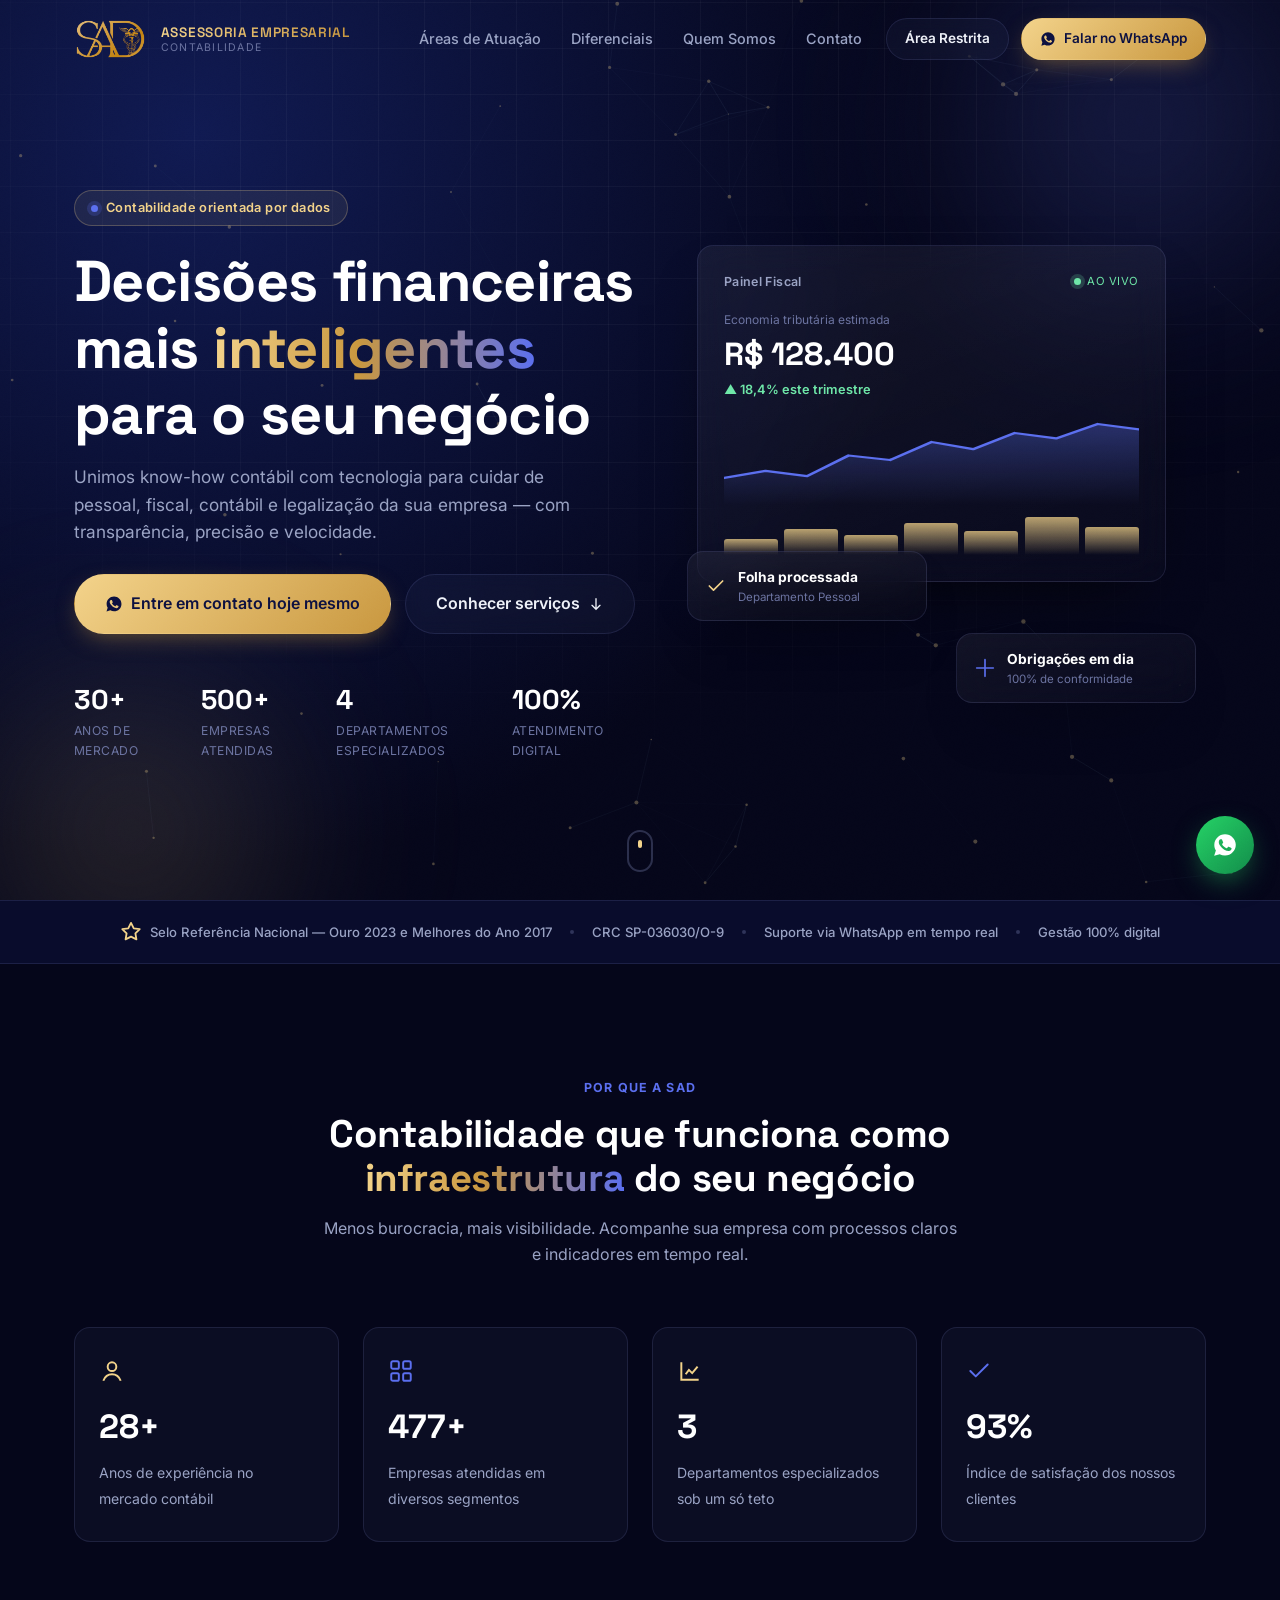
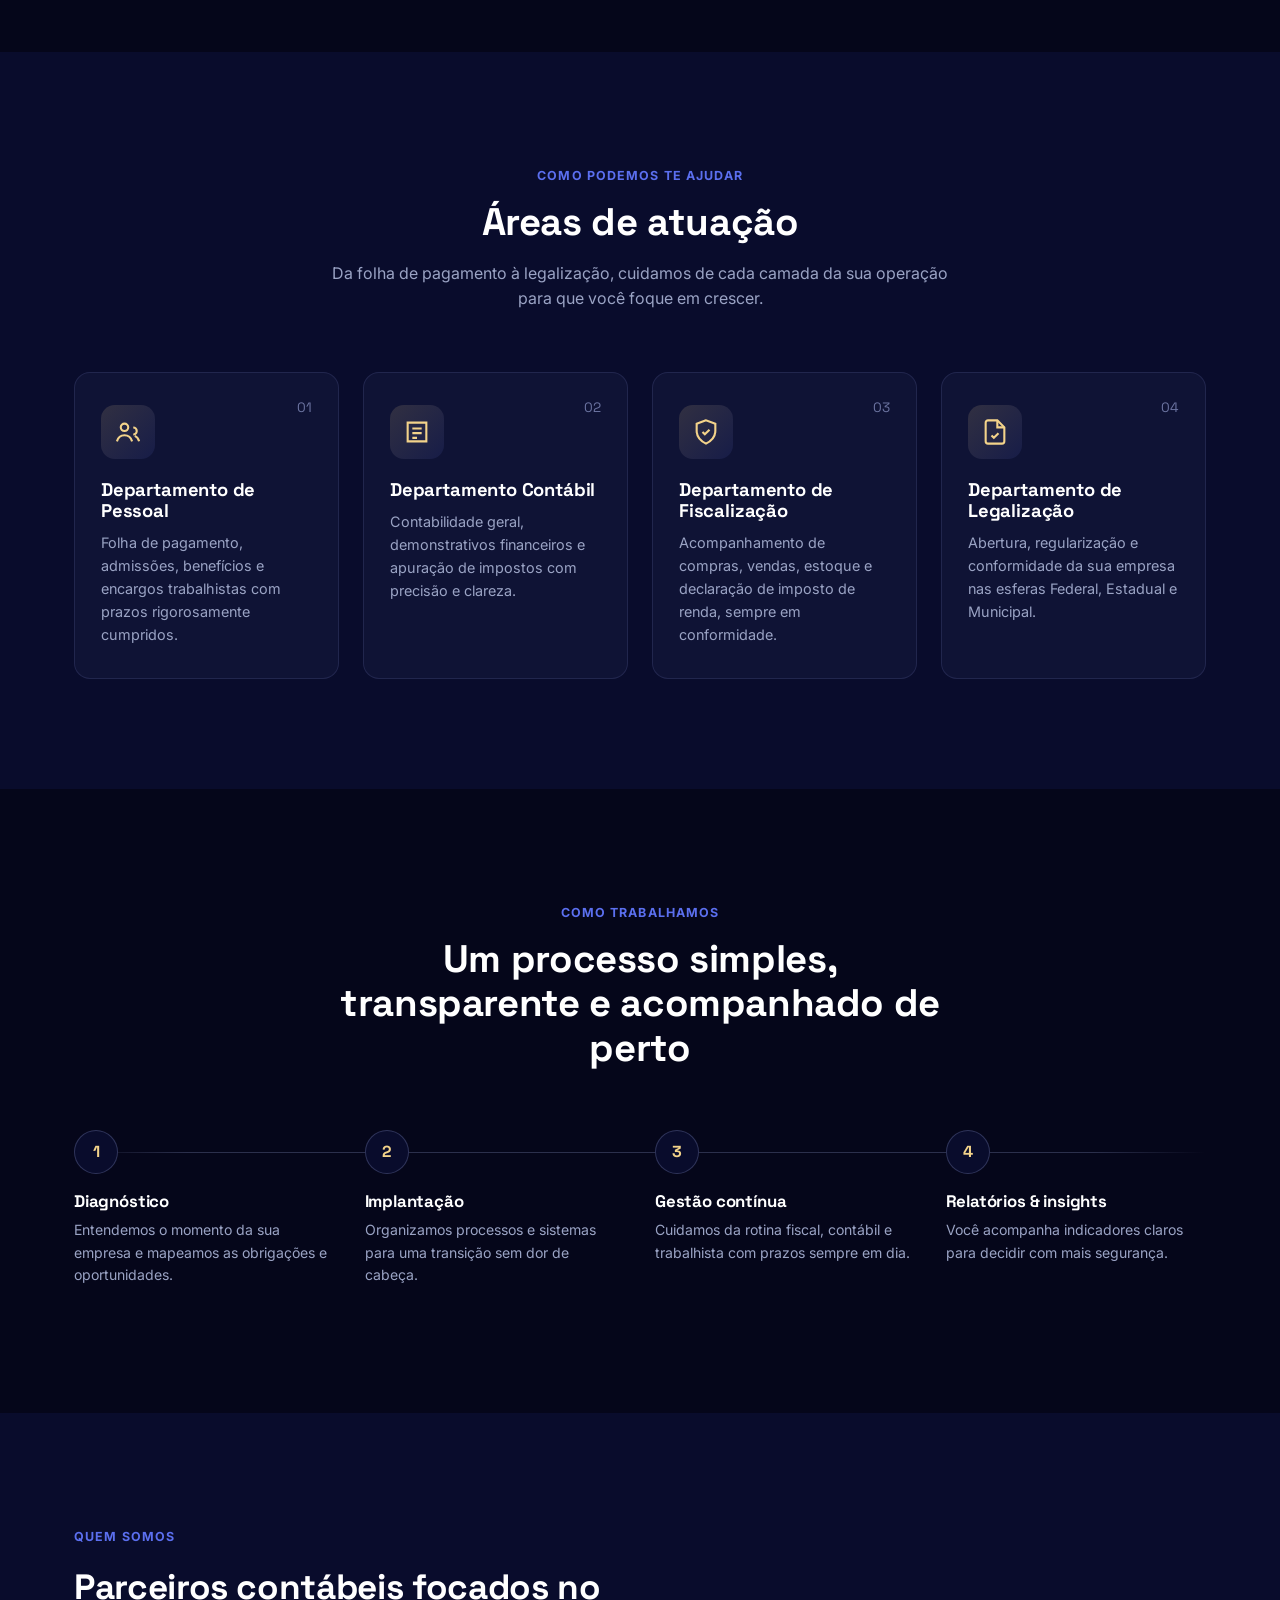
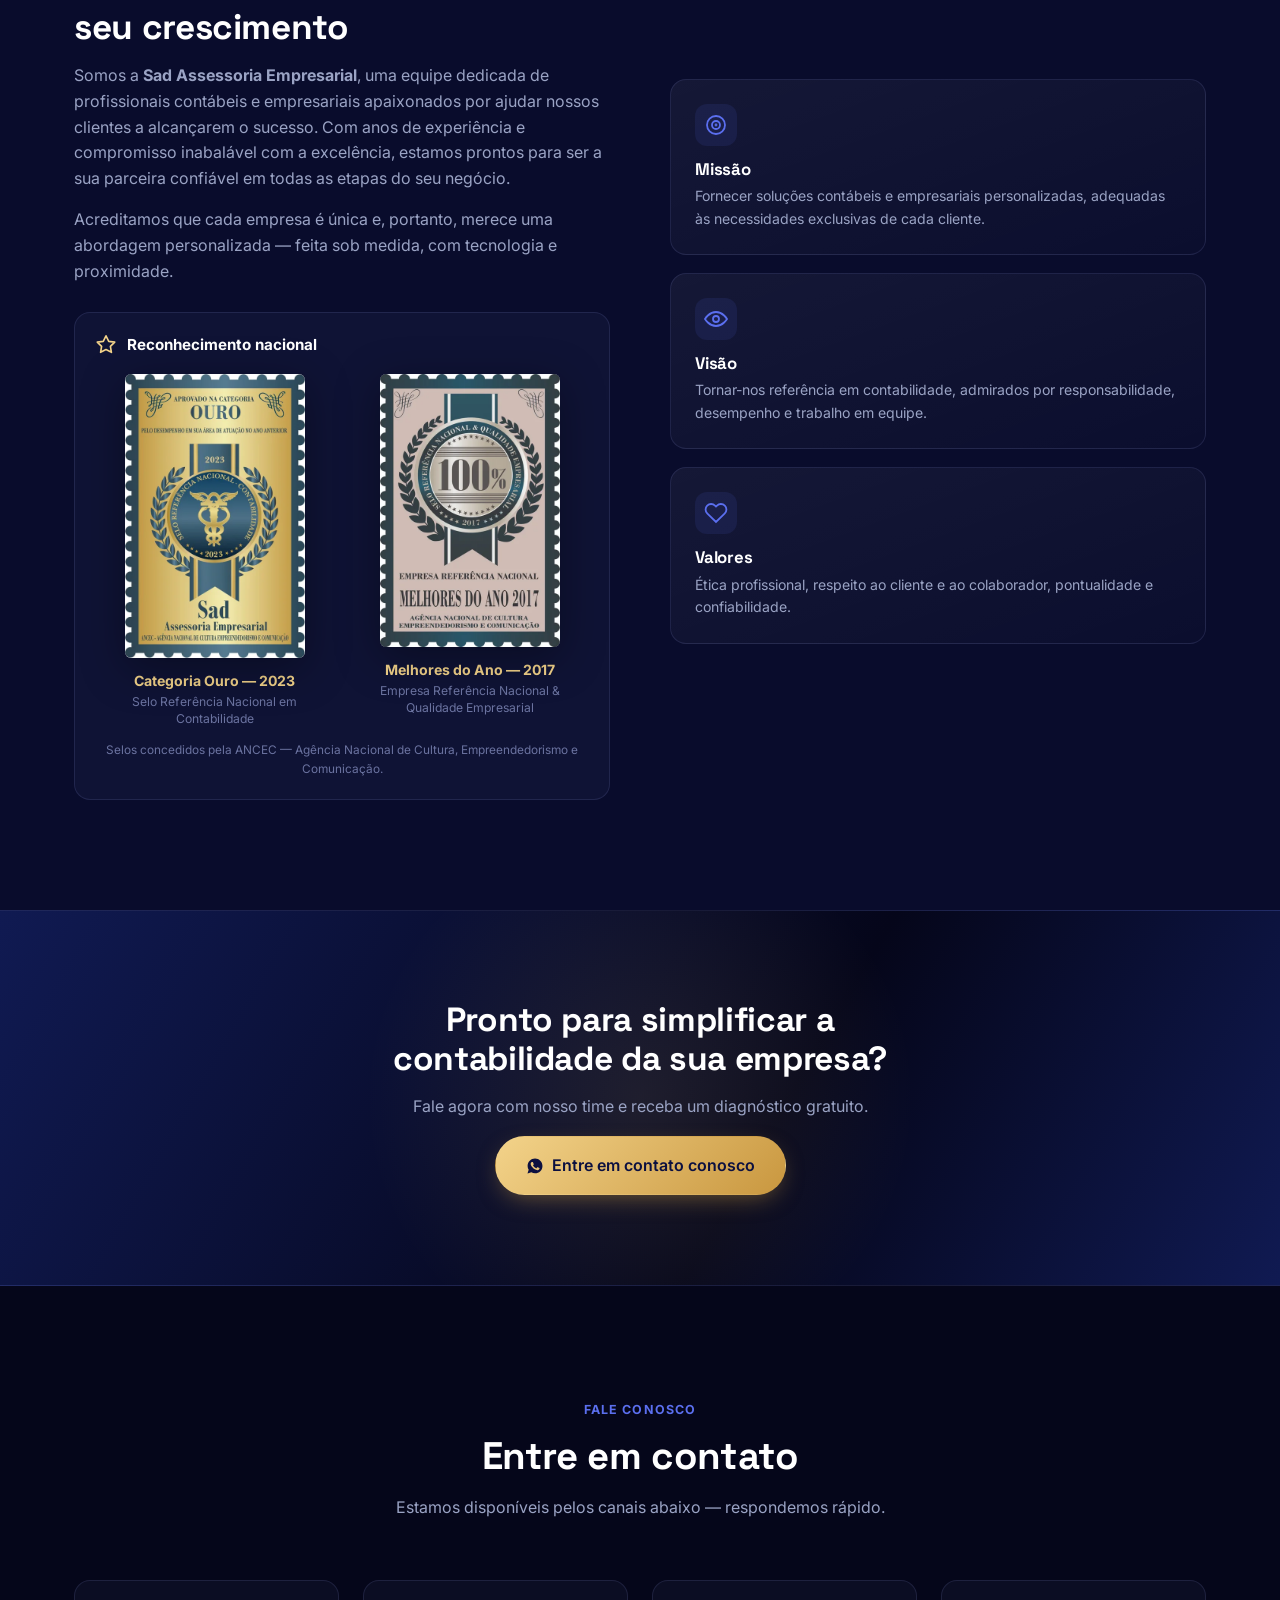
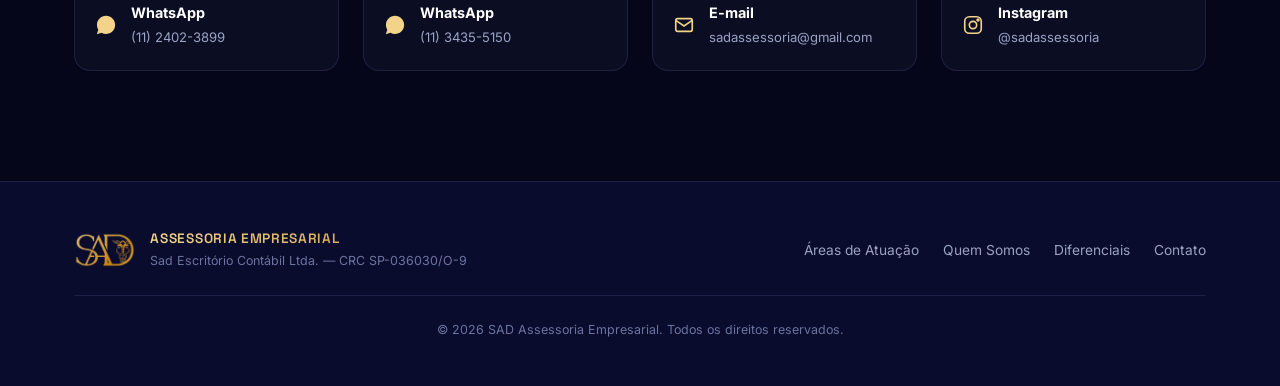
==== commit 832e1367: "Adicionar selos Referência Nacional 2017 e Ouro 2023 Substitui a menção incorreta a 2016 pelos selos" ====
--- a/index.html
+++ b/index.html
@@ -11,18 +11,10 @@
 <link rel="preconnect" href="https://fonts.gstatic.com" crossorigin>
 <link href="https://fonts.googleapis.com/css2?family=Space+Grotesk:wght@500;600;700&family=Inter:wght@400;500;600;700;800&display=swap" rel="stylesheet">
 <link rel="stylesheet" href="css/style.css">
-<link rel="stylesheet" href="css/tools.css">
 </head>
 <body>
 
 <div class="noise-overlay" aria-hidden="true"></div>
-
-<!-- Ícones reutilizáveis -->
-<svg width="0" height="0" style="position:absolute" aria-hidden="true">
-  <symbol id="i-check" viewBox="0 0 24 24"><circle cx="12" cy="12" r="10" fill="rgba(243,211,138,0.14)"/><path d="m7.5 12.5 3 3 6-6.5" fill="none" stroke="#f3d38a" stroke-width="2.2" stroke-linecap="round" stroke-linejoin="round"/></symbol>
-  <symbol id="i-wa" viewBox="0 0 24 24"><path fill="currentColor" d="M12.04 2C6.58 2 2.13 6.45 2.13 11.91c0 1.87.5 3.62 1.44 5.14L2 22l5.1-1.53a9.87 9.87 0 0 0 4.94 1.32h.01c5.46 0 9.91-4.45 9.91-9.91C21.96 6.45 17.5 2 12.04 2Zm5.8 14.16c-.24.68-1.4 1.3-1.94 1.38-.5.08-1.12.11-1.8-.12-.42-.13-.96-.31-1.66-.6-2.92-1.26-4.82-4.2-4.97-4.4-.14-.19-1.2-1.59-1.2-3.03 0-1.44.75-2.15 1.02-2.44.27-.29.6-.36.8-.36.2 0 .4 0 .57.01.18.01.43-.07.67.51.24.6.83 2.06.9 2.21.07.15.12.33.02.53-.1.19-.15.31-.3.48-.15.17-.31.38-.44.51-.15.15-.3.31-.13.6.17.29.76 1.25 1.63 2.03 1.12 1 2.06 1.31 2.35 1.46.29.15.46.13.63-.08.17-.2.72-.84.91-1.13.19-.29.38-.24.63-.14.26.1 1.63.77 1.91.91.29.15.48.22.55.34.07.13.07.7-.17 1.38Z"/></symbol>
-  <symbol id="i-star" viewBox="0 0 24 24"><path fill="currentColor" d="M12 2l3 6 6.5.9-4.7 4.6 1.1 6.5L12 17l-5.9 3 1.1-6.5L2.5 8.9 9 8l3-6Z"/></symbol>
-</svg>
 
 <!-- ===== HEADER ===== -->
 <header class="site-header" id="header">
@@ -36,19 +28,17 @@
     </a>
 
     <nav class="main-nav" id="mainNav">
-      <a href="#servicos">Serviços</a>
-      <a href="#segmentos">Segmentos</a>
-      <a href="#como-funciona">Como funciona</a>
-      <a href="#ferramentas">Ferramentas</a>
+      <a href="#servicos">Áreas de Atuação</a>
+      <a href="#diferenciais">Diferenciais</a>
       <a href="#sobre">Quem Somos</a>
       <a href="#contato">Contato</a>
     </nav>
 
     <div class="header-actions">
-      <a class="btn btn-ghost btn-sm" href="https://vip.acessorias.com/sadassessoriaempresarial">Área Restrita</a>
-      <a class="btn btn-primary btn-sm" href="https://wa.me/551124023899?text=Ol%C3%A1%21%20Quero%20abrir%20meu%20CNPJ%20gr%C3%A1tis%20com%20a%20SAD." target="_blank" rel="noopener">
+      <a class="btn btn-ghost btn-sm" href="#contato">Área Restrita</a>
+      <a class="btn btn-primary btn-sm" href="https://wa.me/551124023899" target="_blank" rel="noopener">
         <svg width="16" height="16" viewBox="0 0 24 24" fill="currentColor" aria-hidden="true"><path d="M12.04 2C6.58 2 2.13 6.45 2.13 11.91c0 1.87.5 3.62 1.44 5.14L2 22l5.1-1.53a9.87 9.87 0 0 0 4.94 1.32h.01c5.46 0 9.91-4.45 9.91-9.91C21.96 6.45 17.5 2 12.04 2Zm5.8 14.16c-.24.68-1.4 1.3-1.94 1.38-.5.08-1.12.11-1.8-.12-.42-.13-.96-.31-1.66-.6-2.92-1.26-4.82-4.2-4.97-4.4-.14-.19-1.2-1.59-1.2-3.03 0-1.44.75-2.15 1.02-2.44.27-.29.6-.36.8-.36.2 0 .4 0 .57.01.18.01.43-.07.67.51.24.6.83 2.06.9 2.21.07.15.12.33.02.53-.1.19-.15.31-.3.48-.15.17-.31.38-.44.51-.15.15-.3.31-.13.6.17.29.76 1.25 1.63 2.03 1.12 1 2.06 1.31 2.35 1.46.29.15.46.13.63-.08.17-.2.72-.84.91-1.13.19-.29.38-.24.63-.14.26.1 1.63.77 1.91.91.29.15.48.22.55.34.07.13.07.7-.17 1.38Z"/></svg>
-        <span class="btn-label">Abrir CNPJ grátis</span>
+        <span class="btn-label">Falar no WhatsApp</span>
       </a>
     </div>
 
@@ -69,24 +59,17 @@
     <div class="hero-copy" data-reveal>
       <span class="eyebrow"><span class="dot"></span> Contabilidade orientada por dados</span>
       <h1>Decisões financeiras mais <span class="text-gradient">inteligentes</span> para o seu negócio</h1>
-      <p class="hero-lead">Unimos experiência contábil e tecnologia para cuidar de pessoal, fiscal, contábil e legalização da sua empresa — com transparência, precisão e velocidade.</p>
-      <ul class="hero-checks">
-        <li><svg width="18" height="18"><use href="#i-check"/></svg> <strong>Abertura de CNPJ grátis*</strong></li>
-        <li><svg width="18" height="18"><use href="#i-check"/></svg> Economia legal no pagamento de impostos</li>
-        <li><svg width="18" height="18"><use href="#i-check"/></svg> Contadores especialistas à disposição</li>
-        <li><svg width="18" height="18"><use href="#i-check"/></svg> Atendimento digital e humanizado</li>
-      </ul>
+      <p class="hero-lead">Unimos know-how contábil com tecnologia para cuidar de pessoal, fiscal, contábil e legalização da sua empresa — com transparência, precisão e velocidade.</p>
       <div class="hero-actions">
-        <a href="https://wa.me/551124023899?text=Ol%C3%A1%21%20Quero%20abrir%20meu%20CNPJ%20gr%C3%A1tis%20com%20a%20SAD." target="_blank" rel="noopener" class="btn btn-primary btn-lg btn-glow">
-          <svg width="18" height="18"><use href="#i-wa"/></svg>
-          Abrir meu CNPJ grátis
+        <a href="https://wa.me/551124023899" target="_blank" rel="noopener" class="btn btn-primary btn-lg">
+          <svg width="18" height="18" viewBox="0 0 24 24" fill="currentColor" aria-hidden="true"><path d="M12.04 2C6.58 2 2.13 6.45 2.13 11.91c0 1.87.5 3.62 1.44 5.14L2 22l5.1-1.53a9.87 9.87 0 0 0 4.94 1.32h.01c5.46 0 9.91-4.45 9.91-9.91C21.96 6.45 17.5 2 12.04 2Zm5.8 14.16c-.24.68-1.4 1.3-1.94 1.38-.5.08-1.12.11-1.8-.12-.42-.13-.96-.31-1.66-.6-2.92-1.26-4.82-4.2-4.97-4.4-.14-.19-1.2-1.59-1.2-3.03 0-1.44.75-2.15 1.02-2.44.27-.29.6-.36.8-.36.2 0 .4 0 .57.01.18.01.43-.07.67.51.24.6.83 2.06.9 2.21.07.15.12.33.02.53-.1.19-.15.31-.3.48-.15.17-.31.38-.44.51-.15.15-.3.31-.13.6.17.29.76 1.25 1.63 2.03 1.12 1 2.06 1.31 2.35 1.46.29.15.46.13.63-.08.17-.2.72-.84.91-1.13.19-.29.38-.24.63-.14.26.1 1.63.77 1.91.91.29.15.48.22.55.34.07.13.07.7-.17 1.38Z"/></svg>
+          Entre em contato hoje mesmo
         </a>
-        <a href="#como-funciona" class="btn btn-ghost btn-lg" data-open-tab="trocar">
-          Trocar de contador
-          <svg width="16" height="16" viewBox="0 0 24 24" fill="none" stroke="currentColor" stroke-width="2" stroke-linecap="round" aria-hidden="true"><path d="M5 12h14M13 6l6 6-6 6"/></svg>
+        <a href="#servicos" class="btn btn-ghost btn-lg">
+          Conhecer serviços
+          <svg width="16" height="16" viewBox="0 0 24 24" fill="none" stroke="currentColor" stroke-width="2" stroke-linecap="round" aria-hidden="true"><path d="M12 4v16M6 14l6 6 6-6"/></svg>
         </a>
       </div>
-      <p class="cta-note">* Abertura sem cobrança de honorários mediante contratação da contabilidade mensal, com prazo mínimo de contrato. Taxas de órgãos públicos podem ser cobradas conforme o município. Consulte as condições pelo WhatsApp.</p>
 
       <div class="hero-stats">
         <div class="hero-stat">
@@ -158,12 +141,7 @@
   <div class="container trust-inner">
     <div class="trust-badge">
       <svg width="22" height="22" viewBox="0 0 24 24" fill="none" stroke="#f3d38a" stroke-width="2"><path d="M12 2l3 6 6.5.9-4.7 4.6 1.1 6.5L12 17l-5.9 3 1.1-6.5L2.5 8.9 9 8l3-6Z" stroke-linejoin="round"/></svg>
-      Referência Nacional — Melhores do Ano 2016
-    </div>
-    <span class="trust-sep"></span>
-    <div class="trust-badge">
-      <svg width="22" height="22" viewBox="0 0 24 24" fill="none" stroke="#f3d38a" stroke-width="2"><path d="M12 2l3 6 6.5.9-4.7 4.6 1.1 6.5L12 17l-5.9 3 1.1-6.5L2.5 8.9 9 8l3-6Z" stroke-linejoin="round"/></svg>
-      Selo Ouro ANSEC 2023
+      Selo Referência Nacional — Ouro 2023 e Melhores do Ano 2017
     </div>
     <span class="trust-sep"></span>
     <div class="trust-badge">CRC SP-036030/O-9</div>
@@ -205,29 +183,6 @@
         <span>Índice de satisfação dos nossos clientes</span>
       </article>
     </div>
-
-    <div class="grid grid-4 pillars" >
-      <article class="pillar" data-reveal>
-        <div class="pillar-icon"><svg width="22" height="22" viewBox="0 0 24 24" fill="none" stroke="currentColor" stroke-width="1.8"><rect x="3" y="4" width="18" height="12" rx="2"/><path d="M8 20h8M12 16v4"/></svg></div>
-        <h3>Praticidade</h3>
-        <p>Resolva tudo de forma digital, de onde você estiver, sem pilhas de papel.</p>
-      </article>
-      <article class="pillar" data-reveal data-reveal-delay="80">
-        <div class="pillar-icon"><svg width="22" height="22" viewBox="0 0 24 24" fill="none" stroke="currentColor" stroke-width="1.8"><path d="M3 14v-2a9 9 0 0 1 18 0v2"/><rect x="2" y="14" width="5" height="6" rx="1.5"/><rect x="17" y="14" width="5" height="6" rx="1.5"/></svg></div>
-        <h3>Especialista dedicado</h3>
-        <p>Um contador que conhece o seu negócio e acompanha a sua empresa de perto.</p>
-      </article>
-      <article class="pillar" data-reveal data-reveal-delay="160">
-        <div class="pillar-icon"><svg width="22" height="22" viewBox="0 0 24 24" fill="none" stroke="currentColor" stroke-width="1.8"><path d="M1 12s4-7 11-7 11 7 11 7-4 7-11 7-11-7-11-7Z"/><circle cx="12" cy="12" r="3"/></svg></div>
-        <h3>Transparência</h3>
-        <p>Você sabe o que está sendo feito, quanto vai pagar e quando cada prazo vence.</p>
-      </article>
-      <article class="pillar" data-reveal data-reveal-delay="240">
-        <div class="pillar-icon"><svg width="22" height="22" viewBox="0 0 24 24" fill="none" stroke="currentColor" stroke-width="1.8"><rect x="4" y="10" width="16" height="11" rx="2"/><path d="M8 10V7a4 4 0 0 1 8 0v3"/></svg></div>
-        <h3>Segurança</h3>
-        <p>Escritório registrado no CRC SP-036030/O-9, com seus dados tratados com sigilo.</p>
-      </article>
-    </div>
   </div>
 </section>
 
@@ -274,171 +229,7 @@
         </div>
         <span class="service-index">04</span>
         <h3>Departamento de Legalização</h3>
-        <p><strong class="gold-text">Abertura de CNPJ grátis*</strong>, regularização e conformidade da sua empresa nas esferas Federal, Estadual e Municipal.</p>
-      </article>
-    </div>
-  </div>
-</section>
-
-<!-- ===== SEGMENTOS ===== -->
-<section class="section" id="segmentos">
-  <div class="container">
-    <div class="section-head" data-reveal>
-      <span class="section-tag">Para quem atendemos</span>
-      <h2>Contabilidade para cada setor, <span class="text-gradient">do jeito certo</span></h2>
-      <p>Cada área tem suas regras, impostos e oportunidades. Nossos especialistas conhecem as particularidades do seu segmento para o seu negócio crescer sem complicação.</p>
-    </div>
-
-    <div class="segments-grid">
-      <article class="segment-card" data-reveal>
-        <div class="service-icon"><svg width="26" height="26" viewBox="0 0 24 24" fill="none" stroke="currentColor" stroke-width="1.8"><path d="M20.8 4.6a5.5 5.5 0 0 0-7.8 0L12 5.6l-1-1a5.5 5.5 0 1 0-7.8 7.8l1 1L12 21l7.8-7.6 1-1a5.5 5.5 0 0 0 0-7.8Z"/><path d="M8 11h2l1-2 2 4 1-2h2"/></svg></div>
-        <h3>Saúde</h3>
-        <p>Médicos, dentistas, psicólogos, fisioterapeutas, nutricionistas e clínicas.</p>
-      </article>
-      <article class="segment-card" data-reveal data-reveal-delay="80">
-        <div class="service-icon"><svg width="26" height="26" viewBox="0 0 24 24" fill="none" stroke="currentColor" stroke-width="1.8"><path d="m8 8-4 4 4 4M16 8l4 4-4 4M13.5 5l-3 14"/></svg></div>
-        <h3>Tecnologia</h3>
-        <p>Desenvolvedores, designers, profissionais de TI e empresas digitais.</p>
-      </article>
-      <article class="segment-card" data-reveal data-reveal-delay="160">
-        <div class="service-icon"><svg width="26" height="26" viewBox="0 0 24 24" fill="none" stroke="currentColor" stroke-width="1.8"><path d="M3 11v2a1 1 0 0 0 1 1h2l5 4V6L6 10H4a1 1 0 0 0-1 1Z"/><path d="M15.5 8.5a5 5 0 0 1 0 7M18.5 5.5a9 9 0 0 1 0 13"/></svg></div>
-        <h3>Marketing e comunicação</h3>
-        <p>Agências, produtoras, publicitários e profissionais de comunicação.</p>
-      </article>
-      <article class="segment-card" data-reveal data-reveal-delay="240">
-        <div class="service-icon"><svg width="26" height="26" viewBox="0 0 24 24" fill="none" stroke="currentColor" stroke-width="1.8"><rect x="3" y="7" width="18" height="13" rx="2"/><path d="M8 7V5a2 2 0 0 1 2-2h4a2 2 0 0 1 2 2v2M3 13h18"/></svg></div>
-        <h3>Profissionais liberais e PJ</h3>
-        <p>Engenheiros, arquitetos, advogados, consultores e corretores.</p>
-      </article>
-      <article class="segment-card" data-reveal data-reveal-delay="320">
-        <div class="service-icon"><svg width="26" height="26" viewBox="0 0 24 24" fill="none" stroke="currentColor" stroke-width="1.8"><circle cx="9" cy="20" r="1.4"/><circle cx="18" cy="20" r="1.4"/><path d="M2 3h3l2.6 12.2a1.5 1.5 0 0 0 1.5 1.2h8.8a1.5 1.5 0 0 0 1.5-1.1L21 8H6"/></svg></div>
-        <h3>Comércio e serviços</h3>
-        <p>Lojas físicas, e-commerce e empresas de prestação de serviços em geral.</p>
-      </article>
-    </div>
-  </div>
-</section>
-
-<!-- ===== COMO FUNCIONA (ABAS) ===== -->
-<section class="section section-alt" id="como-funciona">
-  <div class="container">
-    <div class="section-head" data-reveal>
-      <span class="section-tag">Em cada momento da sua empresa</span>
-      <h2>Uma contabilidade que te acompanha do começo ao crescimento</h2>
-      <p>Da escolha do melhor regime tributário até a rotina do dia a dia, cuidamos de tudo para você empreender com segurança. Veja como é simples começar.</p>
-    </div>
-
-    <div class="tabs" data-reveal>
-      <div class="tab-list" role="tablist" aria-label="Como começar com a SAD">
-        <button class="tab-btn active" role="tab" id="tab-abrir" aria-controls="panel-abrir" aria-selected="true" data-tab="abrir">Abrir empresa grátis</button>
-        <button class="tab-btn" role="tab" id="tab-trocar" aria-controls="panel-trocar" aria-selected="false" tabindex="-1" data-tab="trocar">Trocar de contador</button>
-        <button class="tab-btn" role="tab" id="tab-mei" aria-controls="panel-mei" aria-selected="false" tabindex="-1" data-tab="mei">Migrar de MEI para ME</button>
-      </div>
-
-      <div class="tab-panel active" role="tabpanel" id="panel-abrir" aria-labelledby="tab-abrir">
-        <div class="steps">
-          <div class="step-card"><span class="process-num">1</span><h3>Consultoria especializada</h3><p>Ajudamos você a escolher o melhor regime tributário, a atividade (CNAE) e a estrutura ideal para a sua empresa.</p></div>
-          <div class="step-card"><span class="process-num">2</span><h3>Abertura grátis da empresa</h3><p>Assumimos toda a burocracia junto aos órgãos Federal, Estadual e Municipal — sem cobrar honorários pela abertura — e te atualizamos a cada etapa.</p></div>
-          <div class="step-card"><span class="process-num">3</span><h3>CNPJ pronto!</h3><p>Com a empresa aberta, assumimos a contabilidade e você foca no que importa: fazer o negócio crescer.</p></div>
-        </div>
-        <div class="tabs-cta"><a href="https://wa.me/551124023899?text=Ol%C3%A1%21%20Quero%20abrir%20meu%20CNPJ%20gr%C3%A1tis%20com%20a%20SAD." target="_blank" rel="noopener" class="btn btn-primary btn-lg"><svg width="18" height="18"><use href="#i-wa"/></svg> Abrir meu CNPJ grátis</a></div>
-        <p class="cta-note center">* Abertura sem cobrança de honorários mediante contratação da contabilidade mensal, com prazo mínimo de contrato. Taxas de órgãos públicos podem ser cobradas conforme o município. Consulte as condições pelo WhatsApp.</p>
-      </div>
-
-      <div class="tab-panel" role="tabpanel" id="panel-trocar" aria-labelledby="tab-trocar" hidden>
-        <div class="steps">
-          <div class="step-card"><span class="process-num">1</span><h3>Diagnóstico gratuito</h3><p>Analisamos a situação atual da sua empresa, impostos pagos e possíveis pendências.</p></div>
-          <div class="step-card"><span class="process-num">2</span><h3>Transição sem dor de cabeça</h3><p>Cuidamos do contato com o contador anterior e da migração de dados e documentos com segurança.</p></div>
-          <div class="step-card"><span class="process-num">3</span><h3>Rotina em dia</h3><p>A partir daí, a SAD assume a contabilidade, com prazos cumpridos e atendimento próximo.</p></div>
-        </div>
-        <div class="tabs-cta"><a href="https://wa.me/551124023899?text=Ol%C3%A1%21%20Tenho%20empresa%20e%20quero%20trocar%20de%20contador." target="_blank" rel="noopener" class="btn btn-primary btn-lg"><svg width="18" height="18"><use href="#i-wa"/></svg> Quero trocar de contador</a></div>
-      </div>
-
-      <div class="tab-panel" role="tabpanel" id="panel-mei" aria-labelledby="tab-mei" hidden>
-        <div class="steps">
-          <div class="step-card"><span class="process-num">1</span><h3>Análise do seu MEI</h3><p>Verificamos o faturamento, a atividade e o momento certo de fazer a mudança sem riscos.</p></div>
-          <div class="step-card"><span class="process-num">2</span><h3>Desenquadramento e transformação</h3><p>Fazemos todo o processo para transformar seu MEI em Microempresa (ME), no regime mais vantajoso.</p></div>
-          <div class="step-card"><span class="process-num">3</span><h3>Pronto para crescer</h3><p>Sua empresa pode faturar mais, contratar funcionários e ter sócios, com a contabilidade em dia.</p></div>
-        </div>
-        <div class="tabs-cta"><a href="https://wa.me/551124023899?text=Ol%C3%A1%21%20Quero%20migrar%20meu%20MEI%20para%20ME." target="_blank" rel="noopener" class="btn btn-primary btn-lg"><svg width="18" height="18"><use href="#i-wa"/></svg> Quero migrar para ME</a></div>
-      </div>
-    </div>
-  </div>
-</section>
-
-<!-- ===== BENEFÍCIOS (IMAGEM + TEXTO) ===== -->
-<section class="section" id="beneficios">
-  <div class="container">
-    <div class="section-head" data-reveal>
-      <span class="section-tag">Vantagens para você</span>
-      <h2>Benefícios de ter a SAD ao seu lado</h2>
-    </div>
-
-    <div class="feature-row" data-reveal>
-      <div class="feature-media"><img src="assets/img/atendimento-consultoria.jpg" alt="Duas profissionais conversando em uma reunião de atendimento" loading="lazy" width="1200" height="850"></div>
-      <div class="feature-copy">
-        <span class="feature-kicker">Atendimento</span>
-        <h3>Atendimento rápido pelo WhatsApp</h3>
-        <p>Nada de esperar dias por uma resposta. Fale diretamente com o nosso time pelo WhatsApp, e-mail ou telefone e resolva suas dúvidas com quem entende do seu negócio.</p>
-        <a class="link-arrow" href="https://wa.me/551124023899" target="_blank" rel="noopener">Chamar no WhatsApp <span aria-hidden="true">→</span></a>
-      </div>
-    </div>
-
-    <div class="feature-row reverse" data-reveal>
-      <div class="feature-media"><img src="assets/img/reducao-impostos.jpg" alt="Pessoa analisando documentos fiscais com calculadora" loading="lazy" width="1200" height="850"></div>
-      <div class="feature-copy">
-        <span class="feature-kicker">Economia</span>
-        <h3>Redução legal de impostos</h3>
-        <p>Analisamos o enquadramento da sua empresa e aplicamos o planejamento tributário adequado, como o Fator R do Simples Nacional, para você pagar menos impostos de forma legal e segura.</p>
-        <a class="link-arrow" href="#contato">Quero pagar menos impostos <span aria-hidden="true">→</span></a>
-      </div>
-    </div>
-
-    <div class="feature-row" data-reveal>
-      <div class="feature-media"><img src="assets/img/atendimento-online.jpg" alt="Pessoas trabalhando em notebooks" loading="lazy" width="1200" height="850"></div>
-      <div class="feature-copy">
-        <span class="feature-kicker">Onde você estiver</span>
-        <h3>Sua contabilidade sempre com você</h3>
-        <p>Empreender é ter liberdade. Com processos digitais, você envia documentos, recebe guias e acompanha sua empresa de qualquer lugar, com praticidade e tranquilidade.</p>
-        <a class="link-arrow" href="#contato">Falar com um especialista <span aria-hidden="true">→</span></a>
-      </div>
-    </div>
-  </div>
-</section>
-
-<!-- ===== GESTÃO EM UM SÓ LUGAR ===== -->
-<section class="section section-alt" id="gestao">
-  <div class="container">
-    <div class="section-head" data-reveal>
-      <span class="section-tag">Controle total</span>
-      <h2>Tudo da sua empresa <span class="text-gradient">em um só lugar</span></h2>
-      <p>Informação clara para você decidir com segurança, sem surpresas no fim do mês.</p>
-    </div>
-
-    <div class="mgmt-grid">
-      <article class="mgmt-card" data-reveal>
-        <div class="value-icon"><svg width="22" height="22" viewBox="0 0 24 24" fill="none" stroke="currentColor" stroke-width="1.8"><path d="M1 12s4-7 11-7 11 7 11 7-4 7-11 7-11-7-11-7Z"/><circle cx="12" cy="12" r="3"/></svg></div>
-        <div><h3>Transparência fiscal</h3><p>Entenda cada imposto com base na atividade e no faturamento da sua empresa.</p></div>
-      </article>
-      <article class="mgmt-card" data-reveal data-reveal-delay="60">
-        <div class="value-icon"><svg width="22" height="22" viewBox="0 0 24 24" fill="none" stroke="currentColor" stroke-width="1.8"><rect x="2" y="6" width="20" height="12" rx="2"/><circle cx="12" cy="12" r="2.5"/><path d="M6 12h.01M18 12h.01"/></svg></div>
-        <div><h3>Conciliação bancária</h3><p>Movimentações organizadas, facilitando a gestão e a declaração do Imposto de Renda.</p></div>
-      </article>
-      <article class="mgmt-card" data-reveal data-reveal-delay="120">
-        <div class="value-icon"><svg width="22" height="22" viewBox="0 0 24 24" fill="none" stroke="currentColor" stroke-width="1.8"><path d="M4 4v16h16"/><path d="M8 15l3-4 3 3 5-6"/></svg></div>
-        <div><h3>Previsão de impostos</h3><p>Saiba com antecedência quanto vai pagar e planeje melhor o seu caixa.</p></div>
-      </article>
-      <article class="mgmt-card" data-reveal>
-        <div class="value-icon"><svg width="22" height="22" viewBox="0 0 24 24" fill="none" stroke="currentColor" stroke-width="1.8"><path d="M6 2h9l5 5v15H6z"/><path d="M14 2v6h6M9 13h7M9 17h5"/></svg></div>
-        <div><h3>Notas fiscais</h3><p>Orientação e suporte para emitir, importar e cancelar notas sem erros.</p></div>
-      </article>
-      <article class="mgmt-card" data-reveal data-reveal-delay="60">
-        <div class="value-icon"><svg width="22" height="22" viewBox="0 0 24 24" fill="none" stroke="currentColor" stroke-width="1.8"><circle cx="12" cy="12" r="3"/><path d="M19.4 15a1.7 1.7 0 0 0 .3 1.8l.1.1a2 2 0 1 1-2.8 2.8l-.1-.1a1.7 1.7 0 0 0-2.9 1.2V21a2 2 0 1 1-4 0v-.1a1.7 1.7 0 0 0-2.9-1.2l-.1.1a2 2 0 1 1-2.8-2.8l.1-.1A1.7 1.7 0 0 0 3 15.1H3a2 2 0 1 1 0-4h.1a1.7 1.7 0 0 0 1.2-2.9l-.1-.1a2 2 0 1 1 2.8-2.8l.1.1a1.7 1.7 0 0 0 1.9.3H9a1.7 1.7 0 0 0 1-1.5V3a2 2 0 1 1 4 0v.1a1.7 1.7 0 0 0 2.9 1.2l.1-.1a2 2 0 1 1 2.8 2.8l-.1.1a1.7 1.7 0 0 0-.3 1.9V9a1.7 1.7 0 0 0 1.5 1H21a2 2 0 1 1 0 4h-.1a1.7 1.7 0 0 0-1.5 1Z"/></svg></div>
-        <div><h3>Gestão completa</h3><p>Contábil, fiscal e departamento pessoal integrados, com um só parceiro.</p></div>
-      </article>
-      <article class="mgmt-card" data-reveal data-reveal-delay="120">
-        <div class="value-icon"><svg width="22" height="22" viewBox="0 0 24 24" fill="none" stroke="currentColor" stroke-width="1.8"><path d="M6 8a6 6 0 0 1 12 0c0 7 3 9 3 9H3s3-2 3-9"/><path d="M10.3 21a1.9 1.9 0 0 0 3.4 0"/></svg></div>
-        <div><h3>Alertas de prazos</h3><p>Avisamos você antes dos vencimentos para manter tudo em dia e evitar multas.</p></div>
+        <p>Abertura, regularização e conformidade da sua empresa nas esferas Federal, Estadual e Municipal.</p>
       </article>
     </div>
   </div>
@@ -478,57 +269,8 @@
   </div>
 </section>
 
-<!-- ===== FERRAMENTAS GRATUITAS ===== -->
-<section class="section section-alt" id="ferramentas">
-  <div class="container">
-    <div class="section-head" data-reveal>
-      <span class="section-tag">Ferramentas gratuitas</span>
-      <h2>Calculadoras e consultas para <span class="text-gradient">decidir melhor</span></h2>
-      <p>Simule impostos, compare regimes e resolva tarefas do dia a dia em poucos cliques — sem cadastro.</p>
-    </div>
-    <div class="tools-grid">
-      <a class="tool-link" href="ferramentas/calculadora-clt-pj.html" data-reveal data-reveal-delay="0">
-        <div class="service-icon"><svg width="26" height="26" viewBox="0 0 24 24" fill="none" stroke="currentColor" stroke-width="1.8" stroke-linecap="round" stroke-linejoin="round"><rect x="4" y="2" width="16" height="20" rx="2"/><path d="M8 6h8M8 10h2M14 10h2M8 14h2M14 14h2M8 18h2M14 18h2"/></svg></div>
-        <h3>Calculadora CLT x PJ</h3>
-        <p>Compare salário CLT com faturamento PJ, incluindo 13º, férias, FGTS, impostos e benefícios.</p>
-        <span class="link-arrow">Usar grátis <span aria-hidden="true">→</span></span>
-      </a>
-      <a class="tool-link" href="ferramentas/calculadora-fator-r.html" data-reveal data-reveal-delay="70">
-        <div class="service-icon"><svg width="26" height="26" viewBox="0 0 24 24" fill="none" stroke="currentColor" stroke-width="1.8" stroke-linecap="round" stroke-linejoin="round"><path d="M4 20 20 4"/><circle cx="7" cy="7" r="3"/><circle cx="17" cy="17" r="3"/></svg></div>
-        <h3>Calculadora Fator R</h3>
-        <p>Descubra se sua empresa pode sair do Anexo V para o Anexo III do Simples e pagar menos imposto.</p>
-        <span class="link-arrow">Usar grátis <span aria-hidden="true">→</span></span>
-      </a>
-      <a class="tool-link" href="ferramentas/calculadora-reforma-tributaria.html" data-reveal data-reveal-delay="140">
-        <div class="service-icon"><svg width="26" height="26" viewBox="0 0 24 24" fill="none" stroke="currentColor" stroke-width="1.8" stroke-linecap="round" stroke-linejoin="round"><path d="M12 3v18M3 7h18M6 7l-3 7a3 3 0 0 0 6 0L6 7ZM18 7l-3 7a3 3 0 0 0 6 0l-3-7ZM8 21h8"/></svg></div>
-        <h3>Calculadora da Reforma Tributária</h3>
-        <p>Simule como a troca de PIS, Cofins, ICMS e ISS por CBS e IBS pode impactar o seu negócio.</p>
-        <span class="link-arrow">Usar grátis <span aria-hidden="true">→</span></span>
-      </a>
-      <a class="tool-link" href="ferramentas/consulta-cnae.html" data-reveal data-reveal-delay="210">
-        <div class="service-icon"><svg width="26" height="26" viewBox="0 0 24 24" fill="none" stroke="currentColor" stroke-width="1.8" stroke-linecap="round" stroke-linejoin="round"><circle cx="11" cy="11" r="7"/><path d="m20 20-3.5-3.5"/></svg></div>
-        <h3>Consulta de CNAE</h3>
-        <p>Busque entre todos os 1.332 códigos oficiais do IBGE por atividade, palavra-chave ou número.</p>
-        <span class="link-arrow">Usar grátis <span aria-hidden="true">→</span></span>
-      </a>
-      <a class="tool-link" href="ferramentas/gerador-de-invoice.html" data-reveal data-reveal-delay="280">
-        <div class="service-icon"><svg width="26" height="26" viewBox="0 0 24 24" fill="none" stroke="currentColor" stroke-width="1.8" stroke-linecap="round" stroke-linejoin="round"><path d="M6 2h9l5 5v15H6z"/><path d="M14 2v6h6M9 13h7M9 17h5"/></svg></div>
-        <h3>Gerador de Invoice</h3>
-        <p>Crie faturas para clientes no exterior em dólar, euro ou libra e baixe em PDF gratuitamente.</p>
-        <span class="link-arrow">Usar grátis <span aria-hidden="true">→</span></span>
-      </a>
-      <a class="tool-link" href="ferramentas/index.html" data-reveal data-reveal-delay="350">
-        <div class="service-icon"><svg width="26" height="26" viewBox="0 0 24 24" fill="none" stroke="currentColor" stroke-width="1.8"><rect x="3" y="3" width="7" height="7" rx="1.5"/><rect x="14" y="3" width="7" height="7" rx="1.5"/><rect x="3" y="14" width="7" height="7" rx="1.5"/><rect x="14" y="14" width="7" height="7" rx="1.5"/></svg></div>
-        <h3>Ver todas as ferramentas</h3>
-        <p>Conheça a central de ferramentas da SAD e salve nos seus favoritos.</p>
-        <span class="link-arrow">Acessar <span aria-hidden="true">→</span></span>
-      </a>
-    </div>
-  </div>
-</section>
-
 <!-- ===== QUEM SOMOS ===== -->
-<section class="section" id="sobre">
+<section class="section section-alt" id="sobre">
   <div class="container about-grid">
     <div class="about-copy" data-reveal>
       <span class="section-tag">Quem somos</span>
@@ -536,21 +278,38 @@
       <p>Somos a <strong>Sad Assessoria Empresarial</strong>, uma equipe dedicada de profissionais contábeis e empresariais apaixonados por ajudar nossos clientes a alcançarem o sucesso. Com anos de experiência e compromisso inabalável com a excelência, estamos prontos para ser a sua parceira confiável em todas as etapas do seu negócio.</p>
       <p>Acreditamos que cada empresa é única e, portanto, merece uma abordagem personalizada — feita sob medida, com tecnologia e proximidade.</p>
 
-      <div class="award-list">
-        <div class="badge-award">
-          <svg width="34" height="34" viewBox="0 0 24 24" fill="none" stroke="#f3d38a" stroke-width="1.6"><path d="M12 2l3 6 6.5.9-4.7 4.6 1.1 6.5L12 17l-5.9 3 1.1-6.5L2.5 8.9 9 8l3-6Z" stroke-linejoin="round"/></svg>
-          <div>
-            <strong>Empresa Referência Nacional</strong>
-            <span>Melhores do Ano — 2016</span>
-          </div>
-        </div>
-        <div class="badge-award">
-          <svg width="34" height="34" viewBox="0 0 24 24" fill="none" stroke="#f3d38a" stroke-width="1.6"><circle cx="12" cy="9" r="6"/><path d="m8.5 14 -1.5 8 5-3 5 3-1.5-8" stroke-linejoin="round"/></svg>
-          <div>
-            <strong>Selo Ouro ANSEC</strong>
-            <span>Empresa Referência — 2023</span>
-          </div>
-        </div>
+      <div class="awards">
+        <div class="awards-head">
+          <svg width="22" height="22" viewBox="0 0 24 24" fill="none" stroke="#f3d38a" stroke-width="1.8"><path d="M12 2l3 6 6.5.9-4.7 4.6 1.1 6.5L12 17l-5.9 3 1.1-6.5L2.5 8.9 9 8l3-6Z" stroke-linejoin="round"/></svg>
+          <strong>Reconhecimento nacional</strong>
+        </div>
+        <div class="awards-grid">
+          <figure class="award-seal">
+            <a href="assets/selo-ouro-2023.jpg" target="_blank" rel="noopener">
+              <picture>
+                <source srcset="assets/selo-ouro-2023.webp" type="image/webp">
+                <img src="assets/selo-ouro-2023.jpg" width="456" height="720" loading="lazy" alt="Selo Referência Nacional Contabilidade 2023 — aprovado na categoria Ouro, concedido à Sad Assessoria Empresarial pela ANCEC">
+              </picture>
+            </a>
+            <figcaption>
+              <strong>Categoria Ouro — 2023</strong>
+              <span>Selo Referência Nacional em Contabilidade</span>
+            </figcaption>
+          </figure>
+          <figure class="award-seal">
+            <a href="assets/selo-referencia-2017.jpg" target="_blank" rel="noopener">
+              <picture>
+                <source srcset="assets/selo-referencia-2017.webp" type="image/webp">
+                <img src="assets/selo-referencia-2017.jpg" width="474" height="720" loading="lazy" alt="Selo Empresa Referência Nacional &amp; Qualidade Empresarial — Melhores do Ano 2017, concedido pela ANCEC">
+              </picture>
+            </a>
+            <figcaption>
+              <strong>Melhores do Ano — 2017</strong>
+              <span>Empresa Referência Nacional &amp; Qualidade Empresarial</span>
+            </figcaption>
+          </figure>
+        </div>
+        <p class="awards-note">Selos concedidos pela ANCEC — Agência Nacional de Cultura, Empreendedorismo e Comunicação.</p>
       </div>
     </div>
 
@@ -580,145 +339,24 @@
   </div>
 </section>
 
-<!-- ===== EQUIPE ===== -->
-<section class="section section-alt" id="equipe">
-  <div class="container feature-row team-row" data-reveal>
-    <div class="feature-media"><img src="assets/img/equipe.jpg" alt="Equipe comemorando um resultado no escritório" loading="lazy" width="1200" height="850"></div>
-    <div class="feature-copy">
-      <span class="section-tag">Nosso time</span>
-      <h2>Por trás de cada solução, uma equipe comprometida com o seu sucesso</h2>
-      <p>Você é atendido por especialistas que transformam processos burocráticos em soluções práticas. Eliminamos obstáculos contábeis, ajudamos você a economizar e criamos caminhos mais simples para o seu negócio crescer.</p>
-      <ul class="trust-list">
-        <li><svg width="18" height="18"><use href="#i-check"/></svg> Escritório registrado no Conselho Regional de Contabilidade</li>
-        <li><svg width="18" height="18"><use href="#i-check"/></svg> Atendimento multicanal: WhatsApp, telefone, e-mail e Instagram</li>
-        <li><svg width="18" height="18"><use href="#i-check"/></svg> Mais de 30 anos de experiência no mercado</li>
-      </ul>
-      <a href="#contato" class="btn btn-primary btn-lg">Fale com um especialista</a>
-    </div>
-  </div>
-</section>
-
-<!-- ===== DEPOIMENTOS (AVALIAÇÕES GOOGLE) =====
-     As avaliações ficam em js/avaliacoes.js. Enquanto a lista estiver vazia,
-     a seção fica oculta. -->
-<section class="section reviews-section" id="depoimentos" hidden>
-  <div class="container">
-    <div class="section-head" data-reveal>
-      <span class="section-tag">Depoimentos</span>
-      <h2>Quem confia na SAD <span class="text-gradient">recomenda</span></h2>
-      <p>Avaliações reais de clientes, direto do nosso perfil no Google.</p>
-    </div>
-
-    <div class="reviews-summary" data-reveal>
-      <svg class="google-logo" width="40" height="40" viewBox="0 0 48 48" aria-label="Google" role="img"><path fill="#FFC107" d="M43.6 20.1H42V20H24v8h11.3C33.7 32.7 29.2 36 24 36c-6.6 0-12-5.4-12-12s5.4-12 12-12c3.1 0 5.8 1.2 7.9 3.1l5.7-5.7C34 6.1 29.3 4 24 4 13 4 4 13 4 24s9 20 20 20 20-9 20-20c0-1.3-.1-2.6-.4-3.9Z"/><path fill="#FF3D00" d="m6.3 14.7 6.6 4.8C14.7 15.1 19 12 24 12c3.1 0 5.8 1.2 7.9 3.1l5.7-5.7C34 6.1 29.3 4 24 4 16.3 4 9.7 8.3 6.3 14.7Z"/><path fill="#4CAF50" d="M24 44c5.2 0 9.9-2 13.4-5.2l-6.2-5.2C29.2 35.1 26.7 36 24 36c-5.2 0-9.6-3.3-11.3-8l-6.5 5C9.5 39.6 16.2 44 24 44Z"/><path fill="#1976D2" d="M43.6 20.1H42V20H24v8h11.3c-.8 2.2-2.2 4.2-4.1 5.6l6.2 5.2C37 39.2 44 34 44 24c0-1.3-.1-2.6-.4-3.9Z"/></svg>
-      <div class="reviews-score">
-        <strong id="reviewsRating">–</strong>
-        <span class="g-stars" id="reviewsStars" style="--rating: 0"></span>
-      </div>
-      <span class="reviews-count" id="reviewsCount"></span>
-      <a class="btn btn-ghost btn-sm" id="reviewsLink" href="#" target="_blank" rel="noopener" hidden>Ver todas no Google</a>
-    </div>
-
-    <div class="reviews-carousel" data-reveal>
-      <div class="reviews-track" id="reviewsTrack" tabindex="0" aria-label="Avaliações de clientes"></div>
-      <div class="reviews-nav">
-        <button class="reviews-arrow" id="reviewsPrev" aria-label="Avaliação anterior">
-          <svg width="18" height="18" viewBox="0 0 24 24" fill="none" stroke="currentColor" stroke-width="2.2"><path d="m15 18-6-6 6-6"/></svg>
-        </button>
-        <button class="reviews-arrow" id="reviewsNext" aria-label="Próxima avaliação">
-          <svg width="18" height="18" viewBox="0 0 24 24" fill="none" stroke="currentColor" stroke-width="2.2"><path d="m9 18 6-6-6-6"/></svg>
-        </button>
-      </div>
-    </div>
-  </div>
-</section>
-
 <!-- ===== CTA BANNER ===== -->
 <section class="cta-banner">
   <div class="container cta-inner" data-reveal>
-    <span class="cta-badge">Abertura de empresa sem custo*</span>
-    <h2>Abra seu CNPJ <span class="text-gradient">grátis</span> e comece com a contabilidade certa</h2>
-    <p>A SAD cuida de toda a burocracia da abertura sem cobrar nada por isso — e depois assume a contabilidade para você focar em crescer.</p>
-    <div class="cta-actions">
-      <a href="https://wa.me/551124023899?text=Ol%C3%A1%21%20Quero%20abrir%20meu%20CNPJ%20gr%C3%A1tis%20com%20a%20SAD." target="_blank" rel="noopener" class="btn btn-primary btn-lg btn-glow">
-        <svg width="18" height="18"><use href="#i-wa"/></svg>
-        Abrir meu CNPJ grátis
-      </a>
-      <a href="#como-funciona" class="btn btn-ghost btn-lg" data-open-tab="trocar">Já tenho empresa</a>
-    </div>
-    <p class="cta-note center">* Abertura sem cobrança de honorários mediante contratação da contabilidade mensal, com prazo mínimo de contrato. Taxas de órgãos públicos podem ser cobradas conforme o município. Consulte as condições pelo WhatsApp.</p>
+    <h2>Pronto para simplificar a contabilidade da sua empresa?</h2>
+    <p>Fale agora com nosso time e receba um diagnóstico gratuito.</p>
+    <a href="https://wa.me/551124023899" target="_blank" rel="noopener" class="btn btn-primary btn-lg">
+      <svg width="18" height="18" viewBox="0 0 24 24" fill="currentColor" aria-hidden="true"><path d="M12.04 2C6.58 2 2.13 6.45 2.13 11.91c0 1.87.5 3.62 1.44 5.14L2 22l5.1-1.53a9.87 9.87 0 0 0 4.94 1.32h.01c5.46 0 9.91-4.45 9.91-9.91C21.96 6.45 17.5 2 12.04 2Zm5.8 14.16c-.24.68-1.4 1.3-1.94 1.38-.5.08-1.12.11-1.8-.12-.42-.13-.96-.31-1.66-.6-2.92-1.26-4.82-4.2-4.97-4.4-.14-.19-1.2-1.59-1.2-3.03 0-1.44.75-2.15 1.02-2.44.27-.29.6-.36.8-.36.2 0 .4 0 .57.01.18.01.43-.07.67.51.24.6.83 2.06.9 2.21.07.15.12.33.02.53-.1.19-.15.31-.3.48-.15.17-.31.38-.44.51-.15.15-.3.31-.13.6.17.29.76 1.25 1.63 2.03 1.12 1 2.06 1.31 2.35 1.46.29.15.46.13.63-.08.17-.2.72-.84.91-1.13.19-.29.38-.24.63-.14.26.1 1.63.77 1.91.91.29.15.48.22.55.34.07.13.07.7-.17 1.38Z"/></svg>
+      Entre em contato conosco
+    </a>
   </div>
 </section>
 
 <!-- ===== CONTATO ===== -->
 <section class="section" id="contato">
   <div class="container">
-    <div class="lead-wrap" data-reveal>
-      <div class="lead-media">
-        <img src="assets/img/especialista.jpg" alt="Especialista sorrindo em ambiente de escritório" loading="lazy" width="800" height="1000">
-        <div class="lead-media-card">
-          <strong>Resposta rápida</strong>
-          <span>Nosso time retorna o seu contato o quanto antes.</span>
-        </div>
-      </div>
-
-      <form class="lead-form" id="leadForm" novalidate>
-        <span class="section-tag">Fale com um especialista</span>
-        <h2>Estamos quase lá!</h2>
-        <p>Preencha o formulário e descubra como pagar menos impostos e manter sua empresa regularizada. Sua mensagem será enviada pelo WhatsApp.</p>
-
-        <div class="form-grid">
-          <label class="field full"><span>Nome*</span><input type="text" name="nome" autocomplete="name" required></label>
-          <label class="field"><span>E-mail*</span><input type="email" name="email" autocomplete="email" required></label>
-          <label class="field"><span>Telefone*</span><input type="tel" name="telefone" autocomplete="tel" placeholder="(11) 90000-0000" required></label>
-          <label class="field"><span>Cidade*</span><input type="text" name="cidade" autocomplete="address-level2" required></label>
-          <label class="field"><span>Estado*</span>
-            <select name="estado" required>
-              <option value="">Selecione</option>
-              <option>AC</option><option>AL</option><option>AP</option><option>AM</option><option>BA</option><option>CE</option><option>DF</option><option>ES</option><option>GO</option><option>MA</option><option>MT</option><option>MS</option><option>MG</option><option>PA</option><option>PB</option><option>PR</option><option>PE</option><option>PI</option><option>RJ</option><option>RN</option><option>RS</option><option>RO</option><option>RR</option><option>SC</option><option selected>SP</option><option>SE</option><option>TO</option>
-            </select>
-          </label>
-          <label class="field"><span>Qual serviço deseja?*</span>
-            <select name="servico" required>
-              <option value="">Selecione</option>
-              <option>Abrir empresa (CNPJ grátis)</option>
-              <option>Trocar de contador</option>
-              <option>Migrar de MEI para ME</option>
-              <option>Departamento Pessoal</option>
-              <option>Regularizar empresa</option>
-              <option>Outro assunto</option>
-            </select>
-          </label>
-          <label class="field"><span>Tipo de negócio*</span>
-            <select name="negocio" required>
-              <option value="">Selecione</option>
-              <option>Prestação de serviços</option>
-              <option>Comércio</option>
-              <option>Saúde</option>
-              <option>Tecnologia</option>
-              <option>Profissional liberal / PJ</option>
-              <option>Outro</option>
-            </select>
-          </label>
-          <label class="field"><span>Qual é o faturamento Médio Mensal?*</span>
-            <select name="faturamento" required>
-              <option value="">Selecione</option>
-              <option>Até R$ 10.000,00</option>
-              <option>R$ 10.000,00 a R$ 50.000,00</option>
-              <option>R$ 50.000,00 a R$ 100.000,00</option>
-              <option>Acima de R$ 100.000,00</option>
-            </select>
-          </label>
-          <label class="field full"><span>Mensagem</span><textarea name="mensagem" rows="3" placeholder="Conte um pouco sobre a sua empresa (opcional)"></textarea></label>
-        </div>
-
-        <p class="form-error" id="formError" role="alert" hidden>Preencha os campos obrigatórios (*) para continuar.</p>
-        <button type="submit" class="btn btn-primary btn-lg form-submit"><svg width="18" height="18"><use href="#i-wa"/></svg> Falar com especialista</button>
-      </form>
-    </div>
-
-    <div class="section-head contact-head" data-reveal>
-      <h3>Prefere falar direto?</h3>
+    <div class="section-head" data-reveal>
+      <span class="section-tag">Fale conosco</span>
+      <h2>Entre em contato</h2>
       <p>Estamos disponíveis pelos canais abaixo — respondemos rápido.</p>
     </div>
 
@@ -743,120 +381,25 @@
   </div>
 </section>
 
-<!-- ===== PERGUNTAS FREQUENTES ===== -->
-<section class="section section-alt" id="duvidas">
-  <div class="container faq-wrap">
-    <div class="section-head left" data-reveal>
-      <span class="section-tag">Dúvidas</span>
-      <h2>Perguntas frequentes</h2>
-      <p>Separamos as dúvidas mais comuns de quem está abrindo uma empresa ou procurando um novo contador.</p>
-      <a class="btn btn-ghost btn-lg" href="https://wa.me/551124023899" target="_blank" rel="noopener"><svg width="18" height="18"><use href="#i-wa"/></svg> Ainda tem dúvidas? Fale conosco</a>
-    </div>
-    <div class="faq-list" data-reveal data-reveal-delay="100">
-      <details class="faq-item" open>
-        <summary>Como funciona a contabilidade da SAD?<span class="faq-icon" aria-hidden="true"></span></summary>
-        <div class="faq-body"><p>Nossos especialistas cuidam de toda a contabilidade da sua empresa: cálculo de impostos, folha de pagamento, declarações e obrigações fiscais. Você acompanha tudo de perto e tem suporte humanizado sempre que precisar.</p></div>
-      </details>
-      <details class="faq-item">
-        <summary>A contabilidade SAD é segura?<span class="faq-icon" aria-hidden="true"></span></summary>
-        <div class="faq-body"><p>Sim. Somos um escritório registrado no Conselho Regional de Contabilidade (CRC SP-036030/O-9) e tratamos seus dados e documentos com total sigilo e responsabilidade.</p></div>
-      </details>
-      <details class="faq-item">
-        <summary>A SAD tem contadores de verdade?<span class="faq-icon" aria-hidden="true"></span></summary>
-        <div class="faq-body"><p>Sim! Nosso time é formado por profissionais contábeis experientes, que acompanham de perto a sua empresa e estão prontos para tirar dúvidas sempre que precisar.</p></div>
-      </details>
-      <details class="faq-item">
-        <summary>Quais serviços posso contratar?<span class="faq-icon" aria-hidden="true"></span></summary>
-        <div class="faq-body"><p>Abertura de empresa, troca de contador, transformação de MEI em ME, além da rotina completa dos departamentos Pessoal, Contábil, Fiscal e de Legalização.</p></div>
-      </details>
-      <details class="faq-item">
-        <summary>A abertura do CNPJ é mesmo grátis?<span class="faq-icon" aria-hidden="true"></span></summary>
-        <div class="faq-body"><p>Sim. A SAD não cobra honorários para abrir a sua empresa: você começa pagando apenas a primeira mensalidade da contabilidade, com um prazo mínimo de contrato. As taxas dos órgãos públicos (como Junta Comercial e prefeitura), quando existirem no seu município, são informadas antes de começar. Explicamos todas as condições pelo WhatsApp.</p></div>
-      </details>
-      <details class="faq-item">
-        <summary>É preciso contador para abrir uma empresa?<span class="faq-icon" aria-hidden="true"></span></summary>
-        <div class="faq-body"><p>Sim. Com exceção do MEI, toda empresa precisa de um contador responsável, vinculado à Receita Federal, para liberar o CNPJ e manter as obrigações fiscais em dia.</p></div>
-      </details>
-      <details class="faq-item">
-        <summary>Posso trocar de contador a qualquer momento?<span class="faq-icon" aria-hidden="true"></span></summary>
-        <div class="faq-body"><p>Sim, e de forma simples. Nossa equipe cuida da transição com o contador anterior e da migração de dados e documentos, garantindo segurança e nenhuma dor de cabeça.</p></div>
-      </details>
-      <details class="faq-item">
-        <summary>Quando devo migrar de MEI para ME?<span class="faq-icon" aria-hidden="true"></span></summary>
-        <div class="faq-body"><p>Quando o faturamento se aproxima do limite do MEI, quando você precisa contratar mais funcionários, ter sócios ou exercer uma atividade não permitida ao MEI. Analisamos o seu caso e indicamos o melhor momento.</p></div>
-      </details>
-      <details class="faq-item">
-        <summary>Quais empresas a SAD atende?<span class="faq-icon" aria-hidden="true"></span></summary>
-        <div class="faq-body"><p>Micro, pequenas e médias empresas de serviços e comércio, de diversos segmentos, como saúde, tecnologia, marketing, profissionais liberais e comércio em geral.</p></div>
-      </details>
-      <details class="faq-item">
-        <summary>Como contratar a SAD?<span class="faq-icon" aria-hidden="true"></span></summary>
-        <div class="faq-body"><p>Basta preencher o formulário acima ou chamar no WhatsApp. Vamos entender a sua empresa e indicar tudo o que é necessário para manter seu CNPJ regularizado.</p></div>
-      </details>
-    </div>
-  </div>
-</section>
-
 <!-- ===== FOOTER ===== -->
 <footer class="site-footer">
-  <div class="container">
-    <div class="footer-top">
-      <div class="footer-brand-col">
-        <div class="footer-brand">
-          <img class="brand-logo footer-logo" src="assets/logo-sad.png" alt="SAD Assessoria Empresarial">
-          <div>
-            <strong>Assessoria Empresarial</strong>
-            <p>Contabilidade</p>
-          </div>
-        </div>
-        <p class="footer-about">Contabilidade orientada por dados para empresas que querem crescer. Mais praticidade, transparência e confiança para quem empreende.</p>
-        <div class="footer-social">
-          <a href="https://instagram.com/sadassessoria" target="_blank" rel="noopener" aria-label="Instagram da SAD"><svg width="18" height="18" viewBox="0 0 24 24" fill="none" stroke="currentColor" stroke-width="1.8"><rect x="3" y="3" width="18" height="18" rx="5"/><circle cx="12" cy="12" r="4"/><circle cx="17.5" cy="6.5" r="1"/></svg></a>
-          <a href="https://wa.me/551124023899" target="_blank" rel="noopener" aria-label="WhatsApp da SAD"><svg width="18" height="18"><use href="#i-wa"/></svg></a>
-          <a href="mailto:sadassessoria@gmail.com" aria-label="E-mail da SAD"><svg width="18" height="18" viewBox="0 0 24 24" fill="none" stroke="currentColor" stroke-width="1.8"><rect x="3" y="5" width="18" height="14" rx="2"/><path d="m3 7 9 6 9-6"/></svg></a>
-        </div>
-      </div>
-
-      <nav class="footer-col" aria-label="Institucional">
-        <h4>A SAD</h4>
-        <a href="#sobre">Quem Somos</a>
-        <a href="#diferenciais">Diferenciais</a>
-        <a href="#equipe">Nosso time</a>
-        <a href="#depoimentos">Depoimentos</a>
-        <a href="#duvidas">Perguntas frequentes</a>
-      </nav>
-
-      <nav class="footer-col" aria-label="Serviços">
-        <h4>Serviços</h4>
-        <a href="#como-funciona" data-open-tab="abrir">Abrir empresa grátis</a>
-        <a href="#como-funciona" data-open-tab="trocar">Trocar de contador</a>
-        <a href="#como-funciona" data-open-tab="mei">Migrar de MEI para ME</a>
-        <a href="#servicos">Áreas de atuação</a>
-        <a href="#segmentos">Segmentos atendidos</a>
-      </nav>
-
-      <nav class="footer-col" aria-label="Ferramentas">
-        <h4>Ferramentas</h4>
-        <a href="ferramentas/calculadora-clt-pj.html">Calculadora CLT x PJ</a>
-        <a href="ferramentas/calculadora-fator-r.html">Calculadora Fator R</a>
-        <a href="ferramentas/calculadora-reforma-tributaria.html">Reforma Tributária</a>
-        <a href="ferramentas/consulta-cnae.html">Consulta de CNAE</a>
-        <a href="ferramentas/gerador-de-invoice.html">Gerador de Invoice</a>
-      </nav>
-
-      <div class="footer-col">
-        <h4>Contato</h4>
-        <a href="https://wa.me/551124023899" target="_blank" rel="noopener">(11) 2402-3899</a>
-        <a href="https://wa.me/551134355150" target="_blank" rel="noopener">(11) 3435-5150</a>
-        <a href="mailto:sadassessoria@gmail.com">sadassessoria@gmail.com</a>
-        <a href="https://instagram.com/sadassessoria" target="_blank" rel="noopener">@sadassessoria</a>
-      </div>
-    </div>
-
-    <div class="footer-bottom">
-      <p>Sad Escritório Contábil Ltda. — CRC SP-036030/O-9</p>
-      <p class="footer-copy">&copy; <span id="year"></span> SAD Assessoria Empresarial. Todos os direitos reservados.</p>
-    </div>
+  <div class="container footer-inner">
+    <div class="footer-brand">
+      <img class="brand-logo footer-logo" src="assets/logo-sad.png" alt="SAD Assessoria Empresarial">
+      <div>
+        <strong>Assessoria Empresarial</strong>
+        <p>Sad Escritório Contábil Ltda. — CRC SP-036030/O-9</p>
+      </div>
+    </div>
+
+    <nav class="footer-links">
+      <a href="#servicos">Áreas de Atuação</a>
+      <a href="#sobre">Quem Somos</a>
+      <a href="#diferenciais">Diferenciais</a>
+      <a href="#contato">Contato</a>
+    </nav>
+
+    <p class="footer-copy">&copy; <span id="year"></span> SAD Assessoria Empresarial. Todos os direitos reservados.</p>
   </div>
 </footer>
 
@@ -864,7 +407,6 @@
   <svg width="26" height="26" viewBox="0 0 24 24" fill="currentColor"><path d="M12.04 2C6.58 2 2.13 6.45 2.13 11.91c0 1.87.5 3.62 1.44 5.14L2 22l5.1-1.53a9.87 9.87 0 0 0 4.94 1.32h.01c5.46 0 9.91-4.45 9.91-9.91C21.96 6.45 17.5 2 12.04 2Zm5.8 14.16c-.24.68-1.4 1.3-1.94 1.38-.5.08-1.12.11-1.8-.12-.42-.13-.96-.31-1.66-.6-2.92-1.26-4.82-4.2-4.97-4.4-.14-.19-1.2-1.59-1.2-3.03 0-1.44.75-2.15 1.02-2.44.27-.29.6-.36.8-.36.2 0 .4 0 .57.01.18.01.43-.07.67.51.24.6.83 2.06.9 2.21.07.15.12.33.02.53-.1.19-.15.31-.3.48-.15.17-.31.38-.44.51-.15.15-.3.31-.13.6.17.29.76 1.25 1.63 2.03 1.12 1 2.06 1.31 2.35 1.46.29.15.46.13.63-.08.17-.2.72-.84.91-1.13.19-.29.38-.24.63-.14.26.1 1.63.77 1.91.91.29.15.48.22.55.34.07.13.07.7-.17 1.38Z"/></svg>
 </a>
 
-<script src="js/avaliacoes.js"></script>
 <script src="js/main.js"></script>
 </body>
 </html>
--- a/css/style.css
+++ b/css/style.css
@@ -139,14 +139,13 @@
 }
 .brand-text small { font-size: 0.66rem; color: var(--text-faint); text-transform: uppercase; letter-spacing: 0.12em; }
 
-.main-nav { display: flex; gap: 22px; }
+.main-nav { display: flex; gap: 30px; }
 .main-nav a {
   font-size: 0.9rem;
   font-weight: 500;
   color: var(--text-dim);
   position: relative;
   padding: 4px 0;
-  white-space: nowrap;
   transition: color .2s;
 }
 .main-nav a::after {
@@ -480,18 +479,32 @@
 }
 .about-copy h2 { font-size: clamp(1.7rem, 2.8vw, 2.2rem); color: #fff; }
 
-.award-list { display: flex; flex-wrap: wrap; gap: 14px; margin-top: 28px; }
-.badge-award {
-  display: flex;
-  align-items: center;
-  gap: 16px;
-  padding: 16px 20px;
+.awards {
+  margin-top: 28px;
+  padding: 20px;
   background: var(--surface);
   border: 1px solid var(--border);
   border-radius: var(--radius-md);
 }
-.badge-award strong { display: block; color: #fff; font-size: 0.95rem; }
-.badge-award span { font-size: 0.8rem; color: var(--text-faint); }
+.awards-head { display: flex; align-items: center; gap: 10px; margin-bottom: 16px; }
+.awards-head strong { color: #fff; font-size: 0.95rem; }
+.awards-grid { display: grid; grid-template-columns: 1fr 1fr; gap: 16px; }
+.award-seal { margin: 0; text-align: center; }
+.award-seal a { display: block; border-radius: 8px; transition: transform .3s ease; }
+.award-seal a:hover { transform: translateY(-4px); }
+.award-seal img {
+  display: block;
+  width: 100%;
+  max-width: 180px;
+  height: auto;
+  margin: 0 auto;
+  border-radius: 6px;
+  filter: drop-shadow(0 10px 22px rgba(0,0,0,0.35));
+}
+.award-seal figcaption { margin-top: 12px; }
+.award-seal figcaption strong { display: block; color: #f3d38a; font-size: 0.88rem; }
+.award-seal figcaption span { display: block; font-size: 0.76rem; color: var(--text-faint); line-height: 1.35; margin-top: 2px; }
+.awards-note { margin: 14px 0 0; font-size: 0.74rem; color: var(--text-faint); text-align: center; }
 
 .about-cards { display: flex; flex-direction: column; gap: 18px; }
 .value-card {
@@ -512,128 +525,6 @@
 }
 .value-card h3 { font-size: 1.05rem; color: #fff; margin-bottom: 6px; }
 .value-card p { font-size: 0.88rem; margin: 0; }
-
-/* ===================== GOOGLE REVIEWS ===================== */
-.reviews-section[hidden], .reviews-section [hidden] { display: none; }
-
-.reviews-summary {
-  display: flex;
-  align-items: center;
-  justify-content: center;
-  flex-wrap: wrap;
-  gap: 14px 22px;
-  width: fit-content;
-  max-width: 100%;
-  margin: 0 auto 48px;
-  padding: 16px 26px;
-  background: var(--surface);
-  border: 1px solid var(--border);
-  border-radius: 999px;
-}
-.google-logo { flex-shrink: 0; }
-.reviews-score { display: flex; flex-direction: column; line-height: 1.1; }
-.reviews-score strong { font-family: 'Space Grotesk', sans-serif; font-size: 1.7rem; color: #fff; }
-.reviews-count { font-size: 0.88rem; color: var(--text-dim); transition: color .2s; }
-.reviews-count:hover { color: var(--gold); }
-
-/* 5 estrelas com preenchimento proporcional à nota (--rating de 0 a 5) */
-.g-stars {
-  position: relative;
-  display: inline-block;
-  font-size: 1.05rem;
-  line-height: 1;
-  letter-spacing: 2px;
-}
-.g-stars::before { content: "★★★★★"; color: rgba(160, 175, 255, 0.2); }
-.g-stars::after {
-  content: "★★★★★";
-  position: absolute;
-  top: 0; left: 0;
-  width: calc(var(--rating) / 5 * 100%);
-  overflow: hidden;
-  white-space: nowrap;
-  color: var(--gold);
-}
-.g-stars-sm { font-size: 0.85rem; }
-
-.reviews-track {
-  display: flex;
-  gap: 20px;
-  overflow-x: auto;
-  scroll-snap-type: x mandatory;
-  scroll-behavior: smooth;
-  padding: 4px 2px 12px;
-  scrollbar-width: none;
-}
-.reviews-track::-webkit-scrollbar { display: none; }
-.reviews-track:focus-visible { outline: 2px solid var(--accent); outline-offset: 4px; border-radius: var(--radius-md); }
-
-.review-card {
-  flex: 0 0 calc((100% - 40px) / 3);
-  scroll-snap-align: start;
-  display: flex;
-  flex-direction: column;
-  gap: 18px;
-  background: linear-gradient(160deg, rgba(255,255,255,0.05), rgba(255,255,255,0.01));
-  border: 1px solid var(--border);
-  border-radius: var(--radius-md);
-  padding: 26px;
-  transition: border-color .3s;
-}
-.review-card:hover { border-color: rgba(243, 211, 138, 0.35); }
-
-.review-text {
-  margin: 0;
-  font-size: 0.92rem;
-  color: var(--text);
-  display: -webkit-box;
-  -webkit-line-clamp: 7;
-  -webkit-box-orient: vertical;
-  overflow: hidden;
-}
-.review-card.expanded .review-text { -webkit-line-clamp: unset; display: block; }
-.review-more {
-  align-self: flex-start;
-  margin-top: -10px;
-  padding: 0;
-  background: none;
-  border: none;
-  color: var(--gold);
-  font: inherit;
-  font-size: 0.82rem;
-  font-weight: 600;
-  cursor: pointer;
-}
-
-.review-author { display: flex; align-items: center; gap: 12px; margin-top: auto; }
-.review-avatar {
-  width: 42px; height: 42px;
-  flex-shrink: 0;
-  border-radius: 50%;
-  object-fit: cover;
-  background: var(--surface-strong);
-  display: flex; align-items: center; justify-content: center;
-  font-family: 'Space Grotesk', sans-serif;
-  font-weight: 700;
-  color: var(--gold);
-}
-.review-author strong { display: block; font-size: 0.9rem; color: #fff; }
-.review-author a:hover strong { color: var(--gold); }
-.review-meta { display: flex; align-items: center; gap: 8px; font-size: 0.76rem; color: var(--text-faint); }
-
-.reviews-nav { display: flex; justify-content: center; gap: 12px; margin-top: 26px; }
-.reviews-arrow {
-  width: 44px; height: 44px;
-  display: flex; align-items: center; justify-content: center;
-  border-radius: 50%;
-  border: 1px solid var(--border-strong);
-  background: var(--surface);
-  color: var(--text);
-  cursor: pointer;
-  transition: background .25s, border-color .25s, color .25s, opacity .25s;
-}
-.reviews-arrow:hover:not(:disabled) { background: linear-gradient(135deg, var(--gold), var(--gold-strong)); color: #0c1040; border-color: transparent; }
-.reviews-arrow:disabled { opacity: 0.35; cursor: default; }
 
 /* ===================== CTA BANNER ===================== */
 .cta-banner {
@@ -675,12 +566,13 @@
 .contact-card:hover { transform: translateY(-4px); border-color: rgba(243,211,138,0.4); background: var(--surface-strong); }
 
 /* ===================== FOOTER ===================== */
-.site-footer { background: var(--bg-alt); border-top: 1px solid var(--border); padding: 70px 0 34px; }
-.footer-top {
-  display: grid;
-  grid-template-columns: 1.5fr 1fr 1fr 1fr 1.1fr;
-  gap: 40px;
-  padding-bottom: 40px;
+.site-footer { background: var(--bg-alt); border-top: 1px solid var(--border); padding: 46px 0; }
+.footer-inner {
+  display: flex;
+  align-items: center;
+  justify-content: space-between;
+  flex-wrap: wrap;
+  gap: 24px;
 }
 .footer-brand { display: flex; align-items: center; gap: 14px; }
 .footer-logo { height: 36px; width: auto; }
@@ -696,31 +588,11 @@
   background-clip: text;
   color: transparent;
 }
-.footer-brand p { margin: 2px 0 0; font-size: 0.66rem; color: var(--text-faint); text-transform: uppercase; letter-spacing: 0.12em; }
-.footer-about { font-size: 0.88rem; margin: 20px 0; max-width: 340px; }
-.footer-social { display: flex; gap: 10px; }
-.footer-social a {
-  width: 38px; height: 38px;
-  display: flex; align-items: center; justify-content: center;
-  border-radius: 50%;
-  border: 1px solid var(--border);
-  color: var(--text-dim);
-  transition: color .2s, border-color .2s, transform .2s var(--ease);
-}
-.footer-social a:hover { color: var(--gold); border-color: rgba(243,211,138,0.4); transform: translateY(-2px); }
-.footer-col { display: flex; flex-direction: column; gap: 10px; }
-.footer-col h4 { font-family: 'Space Grotesk', sans-serif; font-size: 0.8rem; text-transform: uppercase; letter-spacing: 0.08em; color: #fff; margin: 0 0 6px; }
-.footer-col a { font-size: 0.88rem; color: var(--text-dim); transition: color .2s; overflow-wrap: anywhere; }
-.footer-col a:hover { color: var(--gold); }
-.footer-bottom {
-  display: flex;
-  justify-content: space-between;
-  flex-wrap: wrap;
-  gap: 10px;
-  padding-top: 24px;
-  border-top: 1px solid var(--border);
-}
-.footer-bottom p { font-size: 0.78rem; color: var(--text-faint); margin: 0; }
+.footer-brand p { margin: 2px 0 0; font-size: 0.78rem; color: var(--text-faint); }
+.footer-links { display: flex; gap: 24px; }
+.footer-links a { font-size: 0.86rem; color: var(--text-dim); transition: color .2s; }
+.footer-links a:hover { color: var(--gold); }
+.footer-copy { font-size: 0.78rem; color: var(--text-faint); margin: 0; width: 100%; text-align: center; padding-top: 24px; border-top: 1px solid var(--border); }
 
 /* ===================== WHATSAPP FAB ===================== */
 .whatsapp-fab {
@@ -741,303 +613,6 @@
   50% { box-shadow: 0 10px 30px -4px rgba(37,211,102,0.9); }
 }
 
-
-/* ===================== HERO CHECKLIST ===================== */
-.hero-checks {
-  list-style: none;
-  padding: 0;
-  margin: 22px 0 0;
-  display: grid;
-  grid-template-columns: repeat(2, auto);
-  gap: 10px 22px;
-  max-width: 560px;
-}
-.hero-checks li, .trust-list li { display: flex; align-items: center; gap: 10px; font-size: 0.92rem; color: var(--text); }
-.hero-checks svg, .trust-list svg { flex-shrink: 0; }
-
-/* ===================== PILLARS ===================== */
-.pillars { margin-top: 24px; }
-.pillar {
-  padding: 26px 24px;
-  border-radius: var(--radius-md);
-  border: 1px solid var(--border);
-  background: linear-gradient(160deg, rgba(243,211,138,0.05), rgba(91,111,239,0.03));
-}
-.pillar-icon {
-  width: 44px; height: 44px;
-  display: flex; align-items: center; justify-content: center;
-  border-radius: 12px;
-  background: rgba(243,211,138,0.1);
-  color: var(--gold);
-  margin-bottom: 16px;
-}
-.pillar h3 { font-size: 1.05rem; color: #fff; margin-bottom: 6px; }
-.pillar p { font-size: 0.88rem; margin: 0; }
-
-/* ===================== SEGMENTS ===================== */
-.segments-grid { display: grid; grid-template-columns: repeat(5, 1fr); gap: 20px; }
-.segment-card {
-  background: var(--surface);
-  border: 1px solid var(--border);
-  border-radius: var(--radius-md);
-  padding: 28px 22px;
-  transition: transform .35s var(--ease), border-color .35s;
-}
-.segment-card:hover { transform: translateY(-6px); border-color: rgba(243,211,138,0.4); }
-.segment-card h3 { font-size: 1.05rem; color: #fff; margin-bottom: 8px; }
-.segment-card p { font-size: 0.86rem; margin: 0; }
-
-/* ===================== TABS ===================== */
-.tab-list {
-  display: flex;
-  justify-content: center;
-  flex-wrap: wrap;
-  gap: 8px;
-  padding: 6px;
-  margin: 0 auto 40px;
-  width: fit-content;
-  max-width: 100%;
-  background: var(--surface);
-  border: 1px solid var(--border);
-  border-radius: 999px;
-}
-.tab-btn {
-  font: 600 0.92rem 'Inter', sans-serif;
-  color: var(--text-dim);
-  background: none;
-  border: none;
-  padding: 11px 22px;
-  border-radius: 999px;
-  cursor: pointer;
-  transition: color .2s, background .25s var(--ease);
-}
-.tab-btn:hover { color: var(--text); }
-.tab-btn.active { background: linear-gradient(135deg, var(--gold), var(--gold-strong)); color: #0c1040; }
-.tab-btn:focus-visible { outline: 2px solid var(--gold); outline-offset: 2px; }
-.tab-panel.active { animation: fadeUp .5s var(--ease); }
-@keyframes fadeUp { from { opacity: 0; transform: translateY(12px); } to { opacity: 1; transform: none; } }
-.steps { display: grid; grid-template-columns: repeat(3, 1fr); gap: 24px; }
-.step-card {
-  background: var(--surface);
-  border: 1px solid var(--border);
-  border-radius: var(--radius-md);
-  padding: 30px 26px;
-}
-.step-card h3 { font-size: 1.1rem; color: #fff; margin-bottom: 8px; }
-.step-card p { font-size: 0.9rem; margin: 0; }
-.tabs-cta { text-align: center; margin-top: 40px; }
-
-/* ===================== FEATURE ROWS (IMAGE + TEXT) ===================== */
-.feature-row {
-  display: grid;
-  grid-template-columns: 1fr 1fr;
-  gap: 60px;
-  align-items: center;
-}
-.feature-row + .feature-row { margin-top: 80px; }
-.feature-row.reverse .feature-media { order: 2; }
-.feature-media { position: relative; }
-.feature-media::after {
-  content: "";
-  position: absolute;
-  inset: 0;
-  border-radius: var(--radius-lg);
-  background: linear-gradient(160deg, rgba(12,16,85,0.05) 40%, rgba(12,16,85,0.55));
-  pointer-events: none;
-}
-.feature-media img {
-  width: 100%;
-  height: auto;
-  aspect-ratio: 12 / 8.5;
-  object-fit: cover;
-  border-radius: var(--radius-lg);
-  border: 1px solid var(--border);
-  box-shadow: 0 30px 60px -30px rgba(0,0,0,0.8);
-}
-.feature-kicker { display: inline-block; font-size: 0.78rem; font-weight: 700; text-transform: uppercase; letter-spacing: 0.09em; color: var(--gold); margin-bottom: 12px; }
-.feature-copy h3 { font-size: clamp(1.4rem, 2.4vw, 1.8rem); color: #fff; }
-.feature-copy h2 { font-size: clamp(1.7rem, 2.8vw, 2.2rem); color: #fff; }
-.link-arrow { display: inline-flex; gap: 8px; font-weight: 600; color: var(--gold); transition: gap .25s var(--ease); }
-.link-arrow:hover { gap: 12px; }
-
-.trust-list { list-style: none; padding: 0; margin: 8px 0 28px; display: grid; gap: 12px; }
-
-/* ===================== MANAGEMENT GRID ===================== */
-.mgmt-grid { display: grid; grid-template-columns: repeat(3, 1fr); gap: 20px; }
-.mgmt-card {
-  display: flex;
-  gap: 16px;
-  align-items: flex-start;
-  padding: 24px;
-  border-radius: var(--radius-md);
-  border: 1px solid var(--border);
-  background: var(--surface);
-  transition: border-color .3s, transform .3s var(--ease);
-}
-.mgmt-card:hover { border-color: var(--border-strong); transform: translateY(-4px); }
-.mgmt-card .value-icon { flex-shrink: 0; margin: 0; }
-.mgmt-card h3 { font-size: 1rem; color: #fff; margin-bottom: 6px; }
-.mgmt-card p { font-size: 0.86rem; margin: 0; }
-
-/* ===================== TESTIMONIALS ===================== */
-.testimonials { display: grid; grid-template-columns: repeat(3, 1fr); gap: 24px; }
-.testimonial {
-  margin: 0;
-  display: flex;
-  flex-direction: column;
-  padding: 30px 26px;
-  border-radius: var(--radius-md);
-  border: 1px solid var(--border);
-  background: linear-gradient(160deg, rgba(255,255,255,0.05), rgba(255,255,255,0.01));
-}
-.stars { display: flex; gap: 3px; color: var(--gold); margin-bottom: 16px; }
-.stars svg { width: 16px; height: 16px; }
-.testimonial blockquote { margin: 0 0 24px; color: var(--text); font-size: 0.95rem; line-height: 1.65; flex: 1; }
-.testimonial figcaption { display: flex; align-items: center; gap: 12px; }
-.testimonial figcaption strong { display: block; color: #fff; font-size: 0.9rem; }
-.testimonial figcaption small { color: var(--text-faint); font-size: 0.78rem; }
-.avatar {
-  width: 42px; height: 42px;
-  display: flex; align-items: center; justify-content: center;
-  border-radius: 50%;
-  background: linear-gradient(135deg, var(--gold), var(--gold-strong));
-  color: #0c1040;
-  font-weight: 700;
-  font-size: 0.85rem;
-  flex-shrink: 0;
-}
-
-/* ===================== LEAD FORM ===================== */
-.lead-wrap {
-  display: grid;
-  grid-template-columns: 0.85fr 1.15fr;
-  gap: 50px;
-  align-items: stretch;
-  margin-bottom: 70px;
-}
-.lead-media { position: relative; }
-.lead-media img {
-  width: 100%;
-  height: 100%;
-  min-height: 420px;
-  object-fit: cover;
-  border-radius: var(--radius-lg);
-  border: 1px solid var(--border);
-}
-.lead-media-card {
-  position: absolute;
-  left: 20px; right: 20px; bottom: 20px;
-  padding: 16px 20px;
-  border-radius: var(--radius-md);
-  background: rgba(6, 8, 26, 0.78);
-  backdrop-filter: blur(12px);
-  border: 1px solid var(--border-strong);
-}
-.lead-media-card strong { display: block; color: var(--gold); font-size: 0.95rem; }
-.lead-media-card span { font-size: 0.84rem; color: var(--text-dim); }
-
-.lead-form {
-  padding: 40px;
-  border-radius: var(--radius-lg);
-  border: 1px solid var(--border);
-  background: linear-gradient(160deg, rgba(255,255,255,0.05), rgba(255,255,255,0.015));
-}
-.lead-form h2 { font-size: clamp(1.7rem, 2.8vw, 2.2rem); color: #fff; }
-.form-grid { display: grid; grid-template-columns: 1fr 1fr; gap: 16px; margin: 26px 0 20px; }
-.field { display: flex; flex-direction: column; gap: 6px; }
-.field.full { grid-column: 1 / -1; }
-.field span { font-size: 0.8rem; font-weight: 600; color: var(--text-dim); }
-.field input, .field select, .field textarea {
-  font: 400 0.95rem 'Inter', sans-serif;
-  color: var(--text);
-  background: rgba(5, 6, 26, 0.6);
-  border: 1px solid var(--border-strong);
-  border-radius: var(--radius-sm);
-  padding: 12px 14px;
-  width: 100%;
-  transition: border-color .2s, box-shadow .2s;
-}
-.field select { appearance: none; background-image: url("data:image/svg+xml,%3Csvg xmlns='http://www.w3.org/2000/svg' width='12' height='12' viewBox='0 0 24 24' fill='none' stroke='%239aa3c4' stroke-width='2.5'%3E%3Cpath d='m6 9 6 6 6-6'/%3E%3C/svg%3E"); background-repeat: no-repeat; background-position: right 14px center; padding-right: 36px; }
-.field select option { background: var(--bg-alt); color: var(--text); }
-.field textarea { resize: vertical; }
-.field input:focus, .field select:focus, .field textarea:focus { outline: none; border-color: var(--gold); box-shadow: 0 0 0 3px rgba(243,211,138,0.15); }
-.field.invalid input, .field.invalid select { border-color: #f27a7a; }
-.form-error { color: #f5a3a3; font-size: 0.86rem; }
-.form-submit { width: 100%; }
-.contact-head { margin-bottom: 30px; }
-.contact-head h3 { color: #fff; font-size: 1.3rem; margin-bottom: 6px; }
-
-/* ===================== FAQ ===================== */
-.faq-wrap { display: grid; grid-template-columns: 0.8fr 1.2fr; gap: 60px; align-items: start; }
-.faq-wrap .section-head { position: sticky; top: 110px; }
-.faq-wrap .section-head .btn { margin-top: 10px; }
-.faq-list { display: flex; flex-direction: column; gap: 12px; }
-.faq-item {
-  border: 1px solid var(--border);
-  border-radius: var(--radius-md);
-  background: var(--surface);
-  transition: border-color .3s, background .3s;
-}
-.faq-item[open] { border-color: rgba(243,211,138,0.35); background: var(--surface-strong); }
-.faq-item summary {
-  list-style: none;
-  cursor: pointer;
-  display: flex;
-  justify-content: space-between;
-  align-items: center;
-  gap: 16px;
-  padding: 20px 22px;
-  font-weight: 600;
-  color: #fff;
-}
-.faq-item summary::-webkit-details-marker { display: none; }
-.faq-item summary:focus-visible { outline: 2px solid var(--gold); outline-offset: 2px; border-radius: var(--radius-md); }
-.faq-icon { position: relative; width: 14px; height: 14px; flex-shrink: 0; }
-.faq-icon::before, .faq-icon::after {
-  content: "";
-  position: absolute;
-  top: 6px; left: 0;
-  width: 14px; height: 2px;
-  background: var(--gold);
-  border-radius: 2px;
-  transition: transform .3s var(--ease);
-}
-.faq-icon::after { transform: rotate(90deg); }
-.faq-item[open] .faq-icon::after { transform: rotate(0); }
-.faq-body { padding: 0 22px 20px; }
-.faq-body p { margin: 0; font-size: 0.92rem; }
-
-/* ===================== CTA CNPJ GRÁTIS ===================== */
-.cta-note { font-size: 0.76rem; color: var(--text-faint); margin: -30px 0 36px; max-width: 520px; }
-.cta-note.center { margin: 18px auto 0; text-align: center; }
-.gold-text { color: var(--gold); font-weight: 600; }
-.hero-checks strong { color: var(--gold); font-weight: 600; }
-.cta-badge {
-  display: inline-block;
-  font-size: 0.78rem;
-  font-weight: 700;
-  letter-spacing: 0.06em;
-  text-transform: uppercase;
-  color: #0c1040;
-  background: linear-gradient(135deg, var(--gold), var(--gold-strong));
-  padding: 6px 14px;
-  border-radius: 999px;
-  margin-bottom: 18px;
-}
-.cta-actions { display: flex; justify-content: center; flex-wrap: wrap; gap: 14px; }
-.tab-panel .tabs-cta { margin-top: 32px; }
-.btn-glow { position: relative; }
-.btn-glow::after {
-  content: "";
-  position: absolute;
-  inset: -4px;
-  border-radius: inherit;
-  border: 2px solid rgba(243, 211, 138, 0.55);
-  animation: ctaPulse 2.4s var(--ease) infinite;
-  pointer-events: none;
-}
-@keyframes ctaPulse { 0% { opacity: .9; transform: scale(1); } 100% { opacity: 0; transform: scale(1.12); } }
-
 /* ===================== RESPONSIVE ===================== */
 @media (max-width: 1024px) {
   .hero-inner { grid-template-columns: 1fr; }
@@ -1046,18 +621,9 @@
   .about-grid { grid-template-columns: 1fr; }
   .process-track { grid-template-columns: repeat(2, 1fr); row-gap: 40px; }
   .process-line { display: none; }
-  .segments-grid { grid-template-columns: repeat(3, 1fr); }
-  .mgmt-grid { grid-template-columns: repeat(2, 1fr); }
-  .testimonials { grid-template-columns: 1fr 1fr; }
-  .review-card { flex-basis: calc((100% - 20px) / 2); }
-  .feature-row, .lead-wrap, .faq-wrap { grid-template-columns: 1fr; gap: 36px; }
-  .feature-row.reverse .feature-media { order: 0; }
-  .faq-wrap .section-head { position: static; }
-  .lead-media img { min-height: 0; max-height: 380px; }
-  .footer-top { grid-template-columns: 1fr 1fr; }
-}
-
-@media (max-width: 1100px) {
+}
+
+@media (max-width: 860px) {
   .main-nav { display: none; }
   .header-actions .btn-ghost { display: none; }
   .nav-toggle { display: flex; }
@@ -1080,17 +646,8 @@
   .hero-stats { grid-template-columns: repeat(2, 1fr); }
   .grid-4 { grid-template-columns: 1fr; }
   .process-track { grid-template-columns: 1fr; }
-  .hero-checks { grid-template-columns: 1fr; }
-  .segments-grid, .mgmt-grid, .testimonials, .steps { grid-template-columns: 1fr; }
-  .review-card { flex-basis: 88%; }
-  .reviews-summary { border-radius: var(--radius-md); }
-  .tab-list { border-radius: var(--radius-md); width: 100%; }
-  .tab-btn { flex: 1 1 100%; }
-  .lead-form { padding: 26px 20px; }
-  .form-grid { grid-template-columns: 1fr; }
-  .feature-row + .feature-row { margin-top: 56px; }
-  .section { padding: 80px 0; }
-  .footer-top { grid-template-columns: 1fr; gap: 30px; }
+  .footer-inner { flex-direction: column; text-align: center; }
+  .footer-links { flex-wrap: wrap; justify-content: center; }
   .dash-card-mini { width: auto; }
   .dash-mini-a, .dash-mini-b { position: static; margin-top: 16px; }
   .hero-visual { height: auto; display: flex; flex-direction: column; }
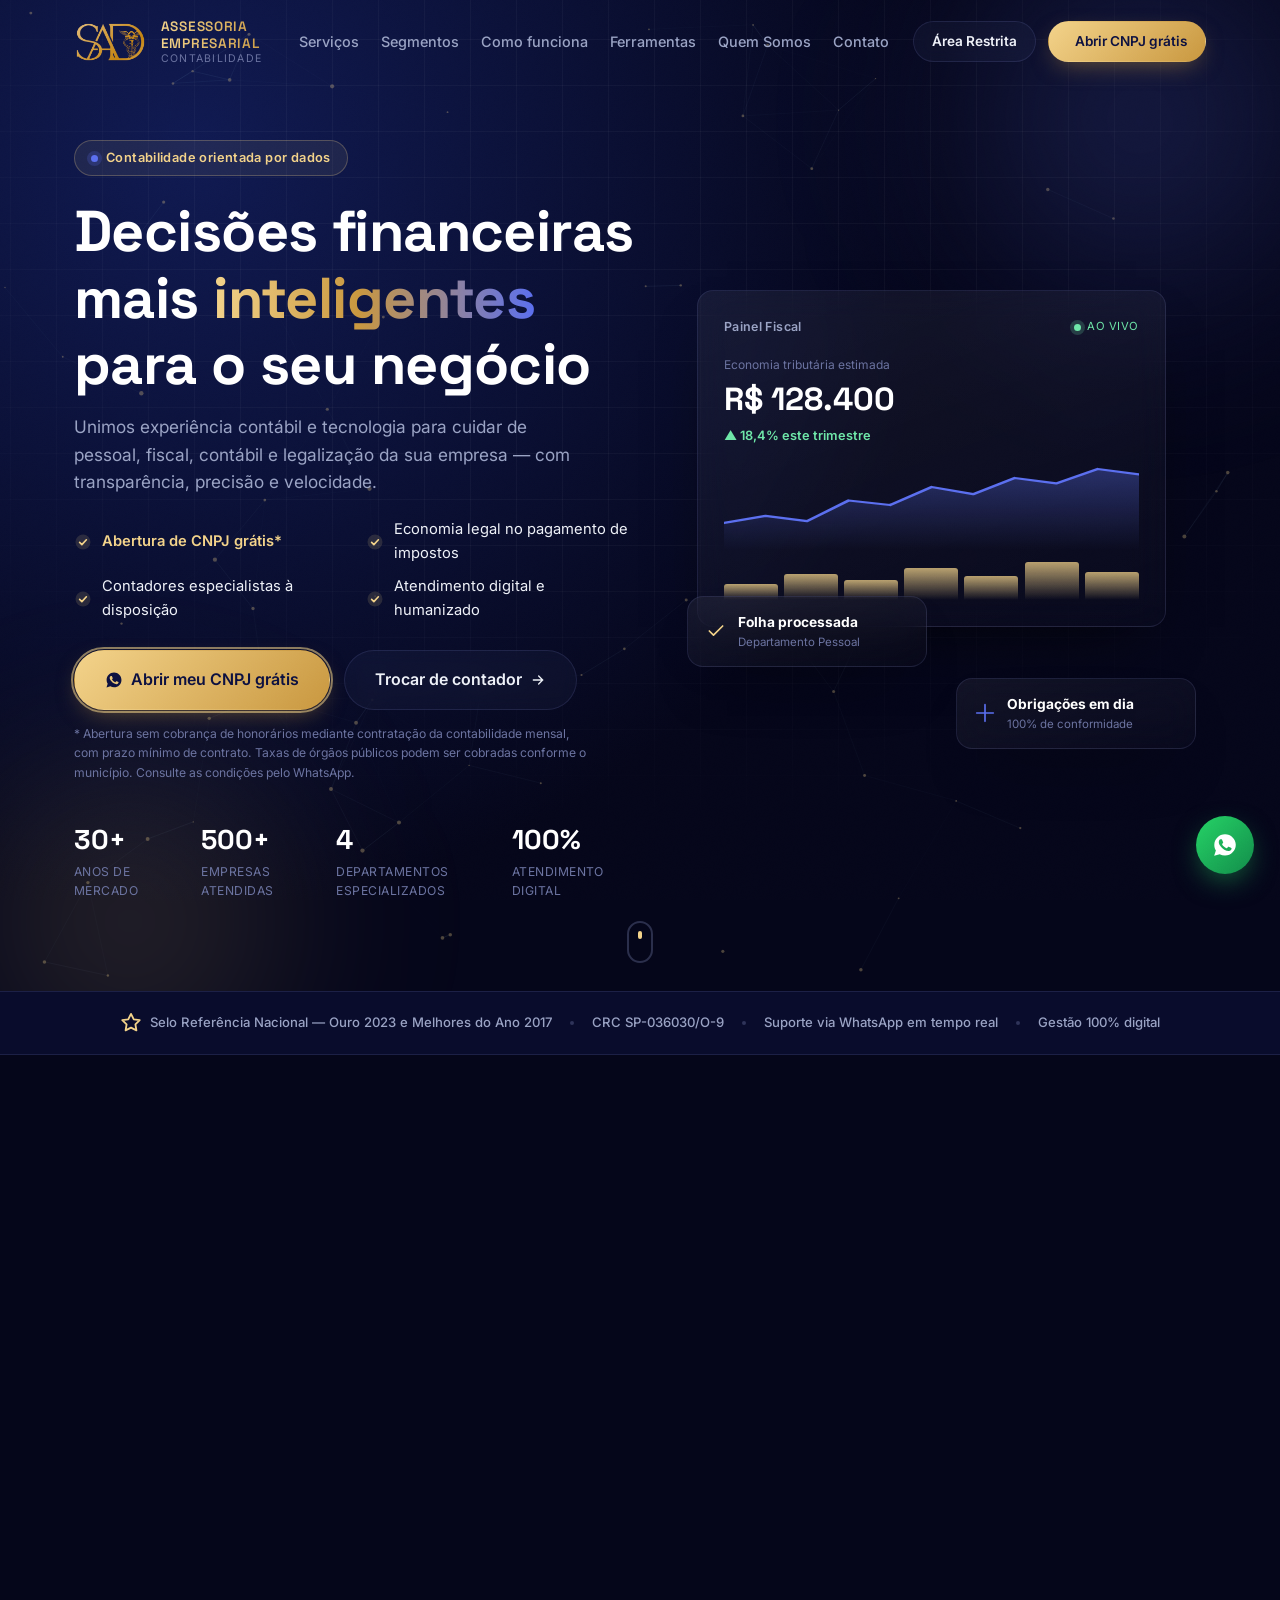
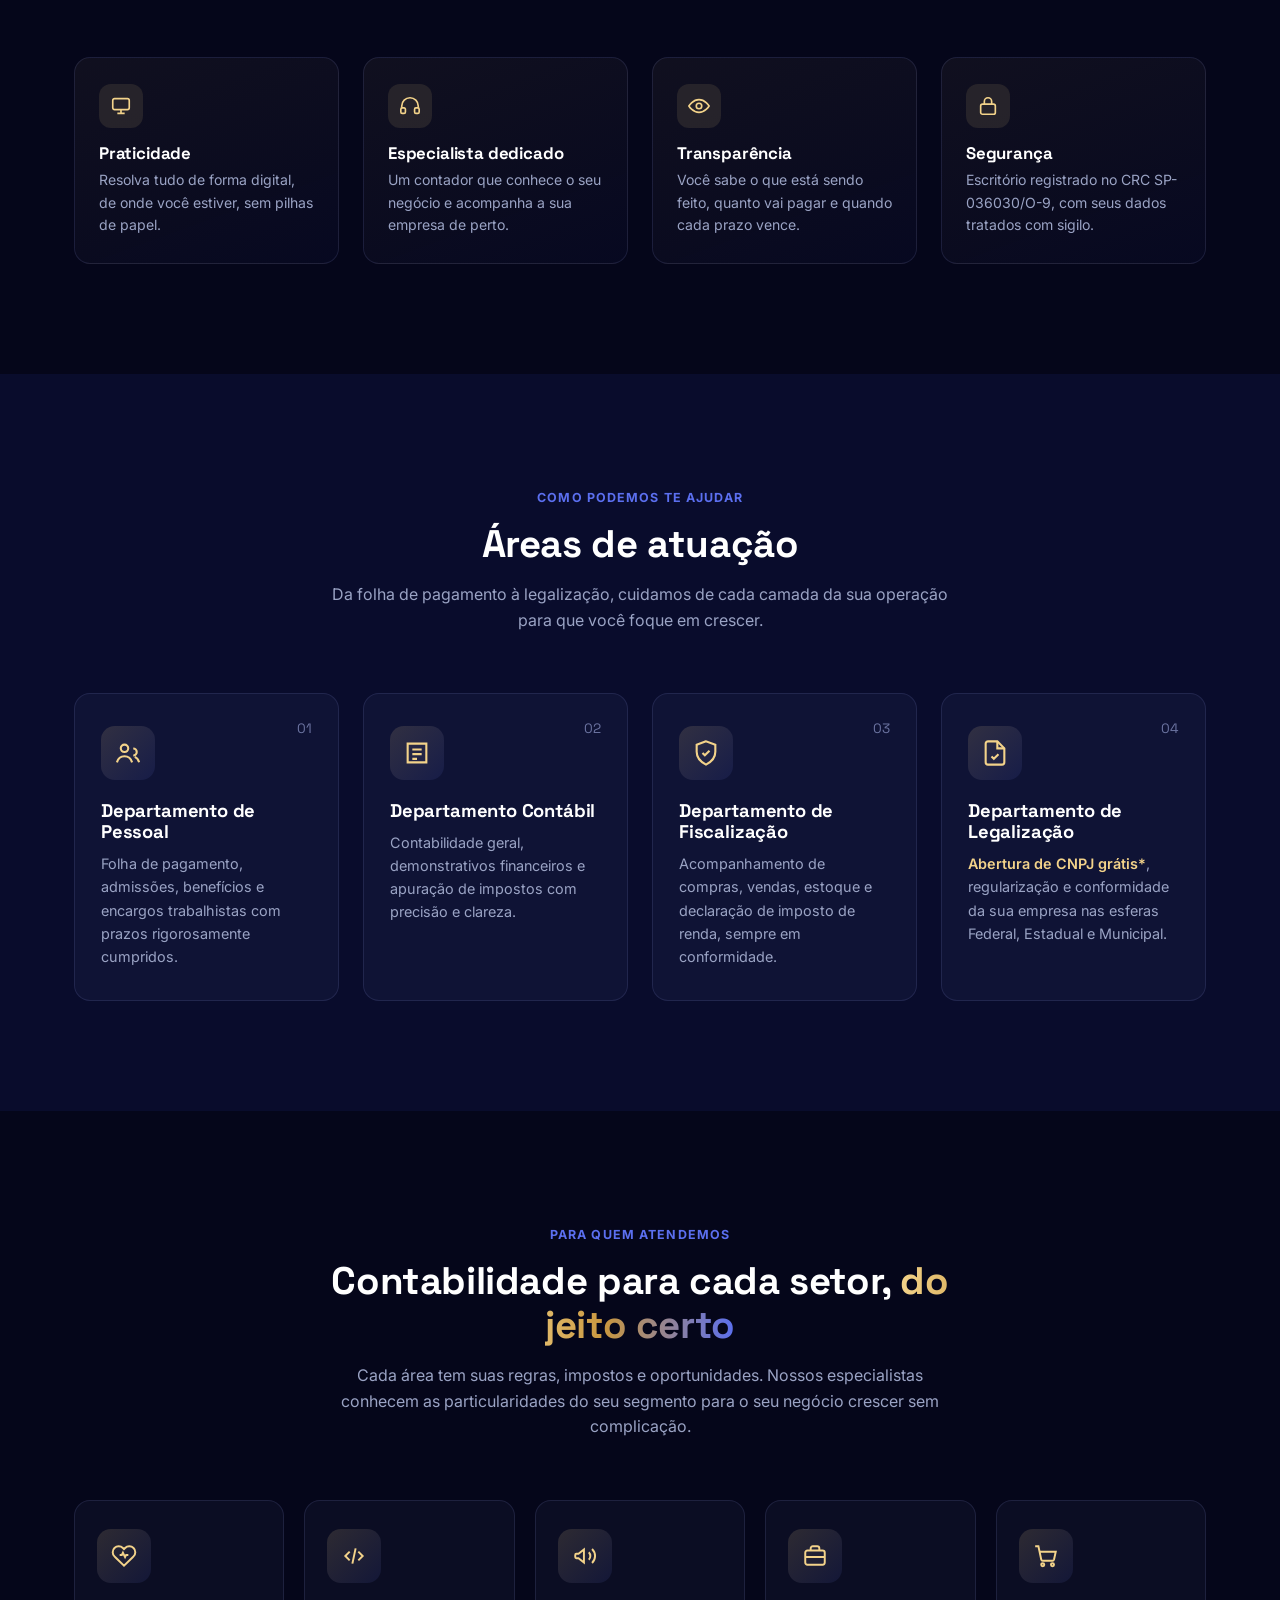
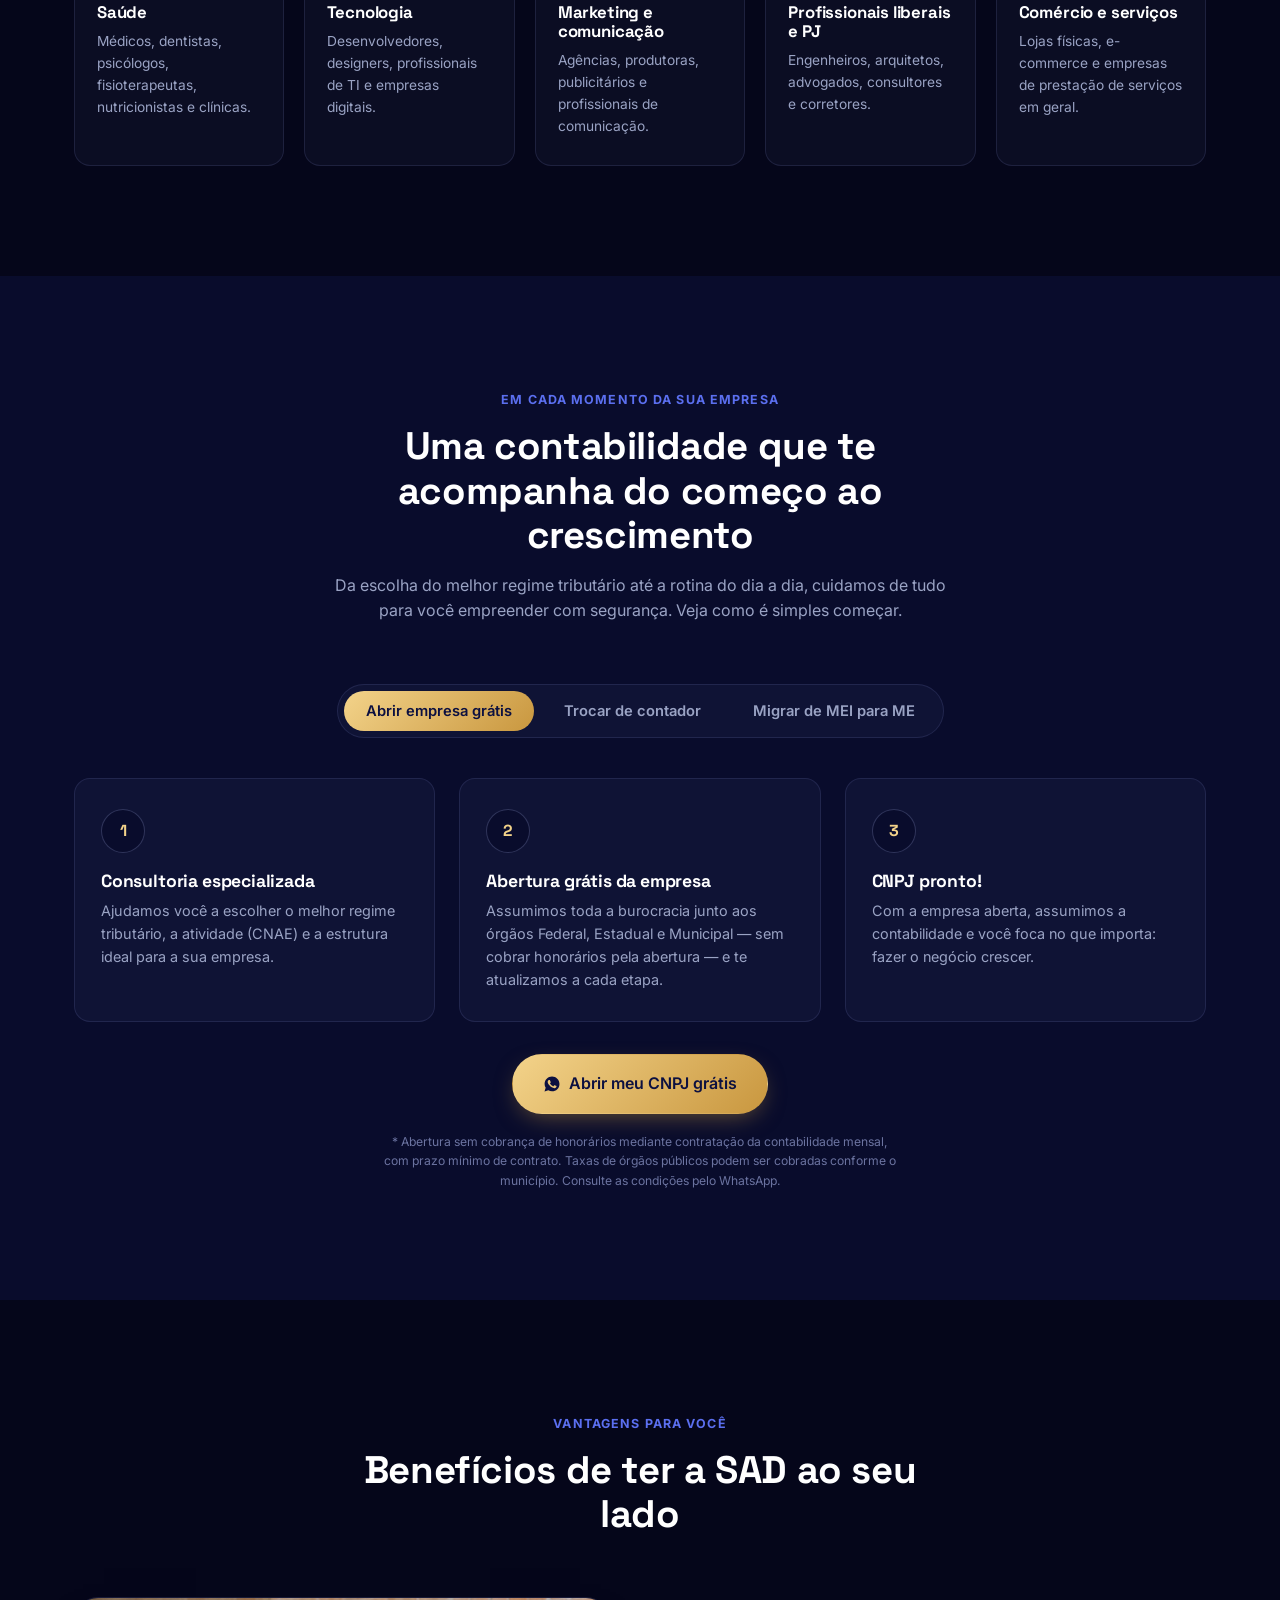
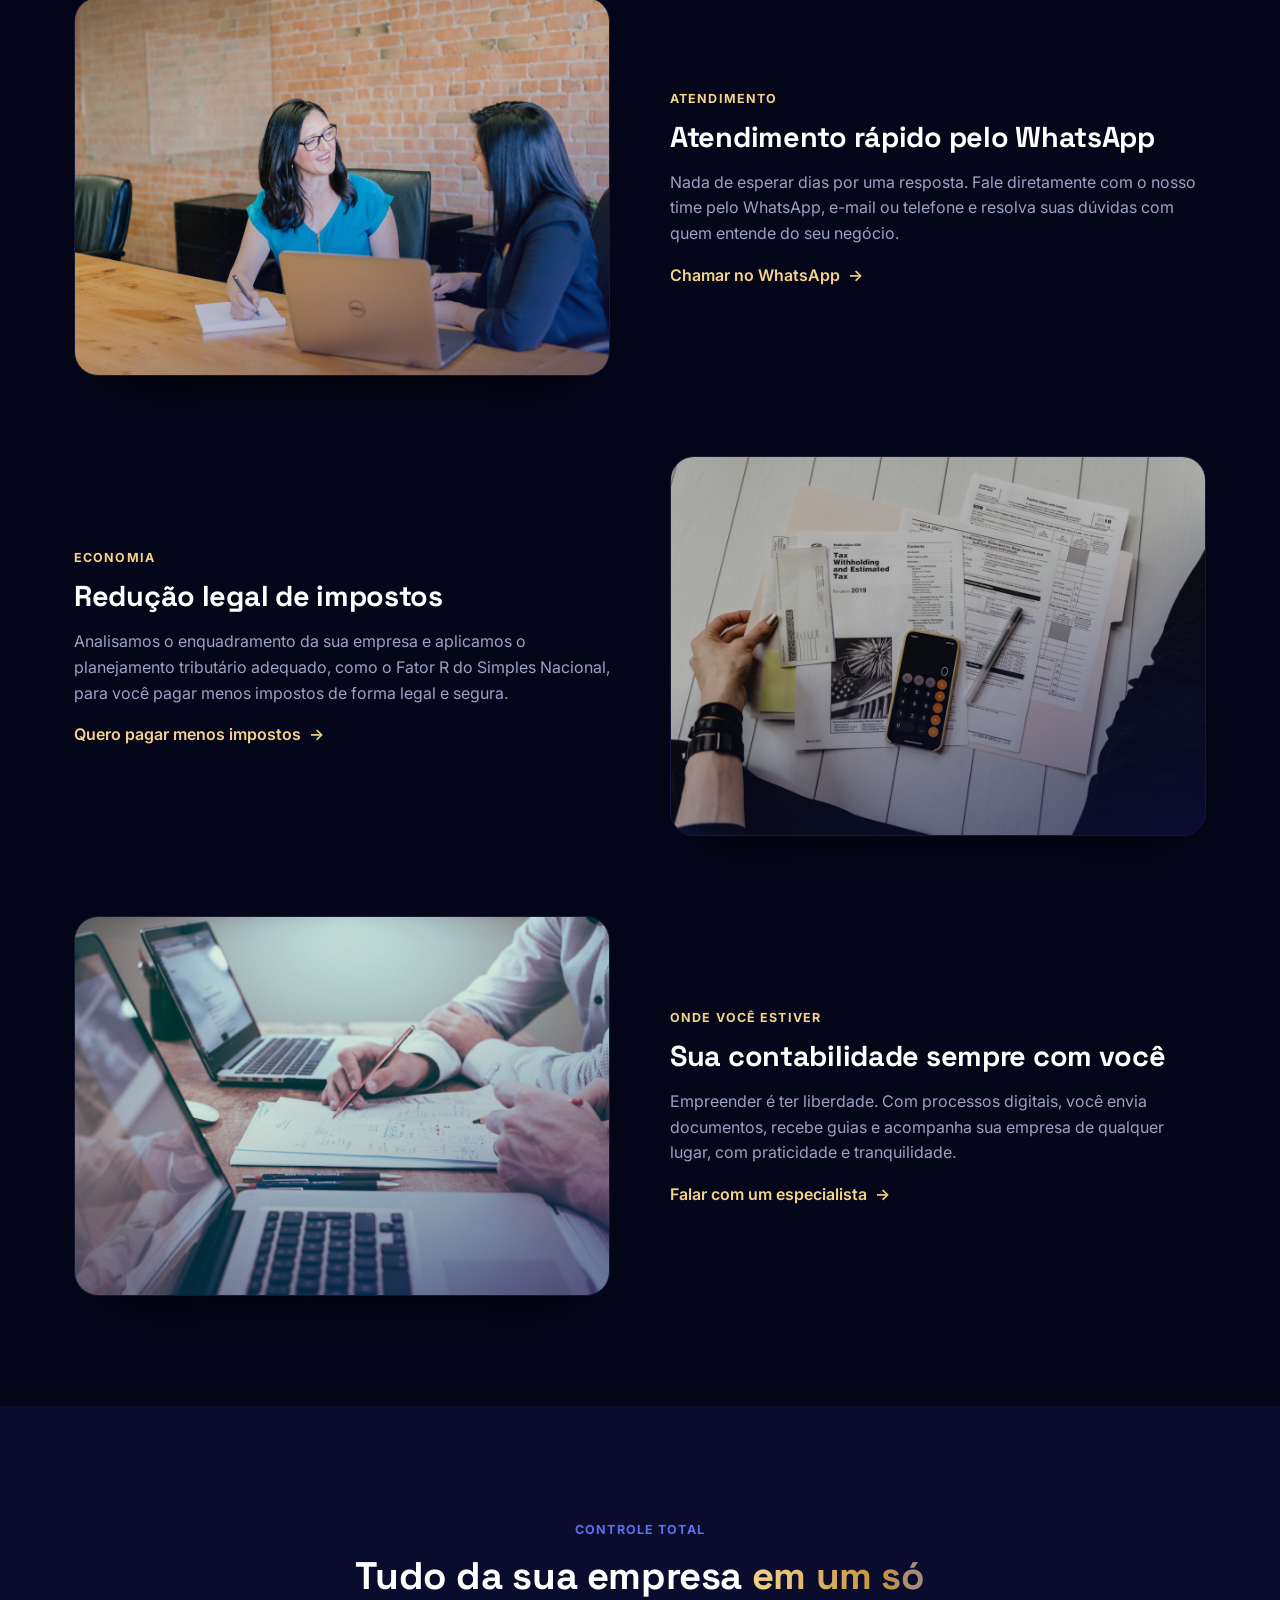
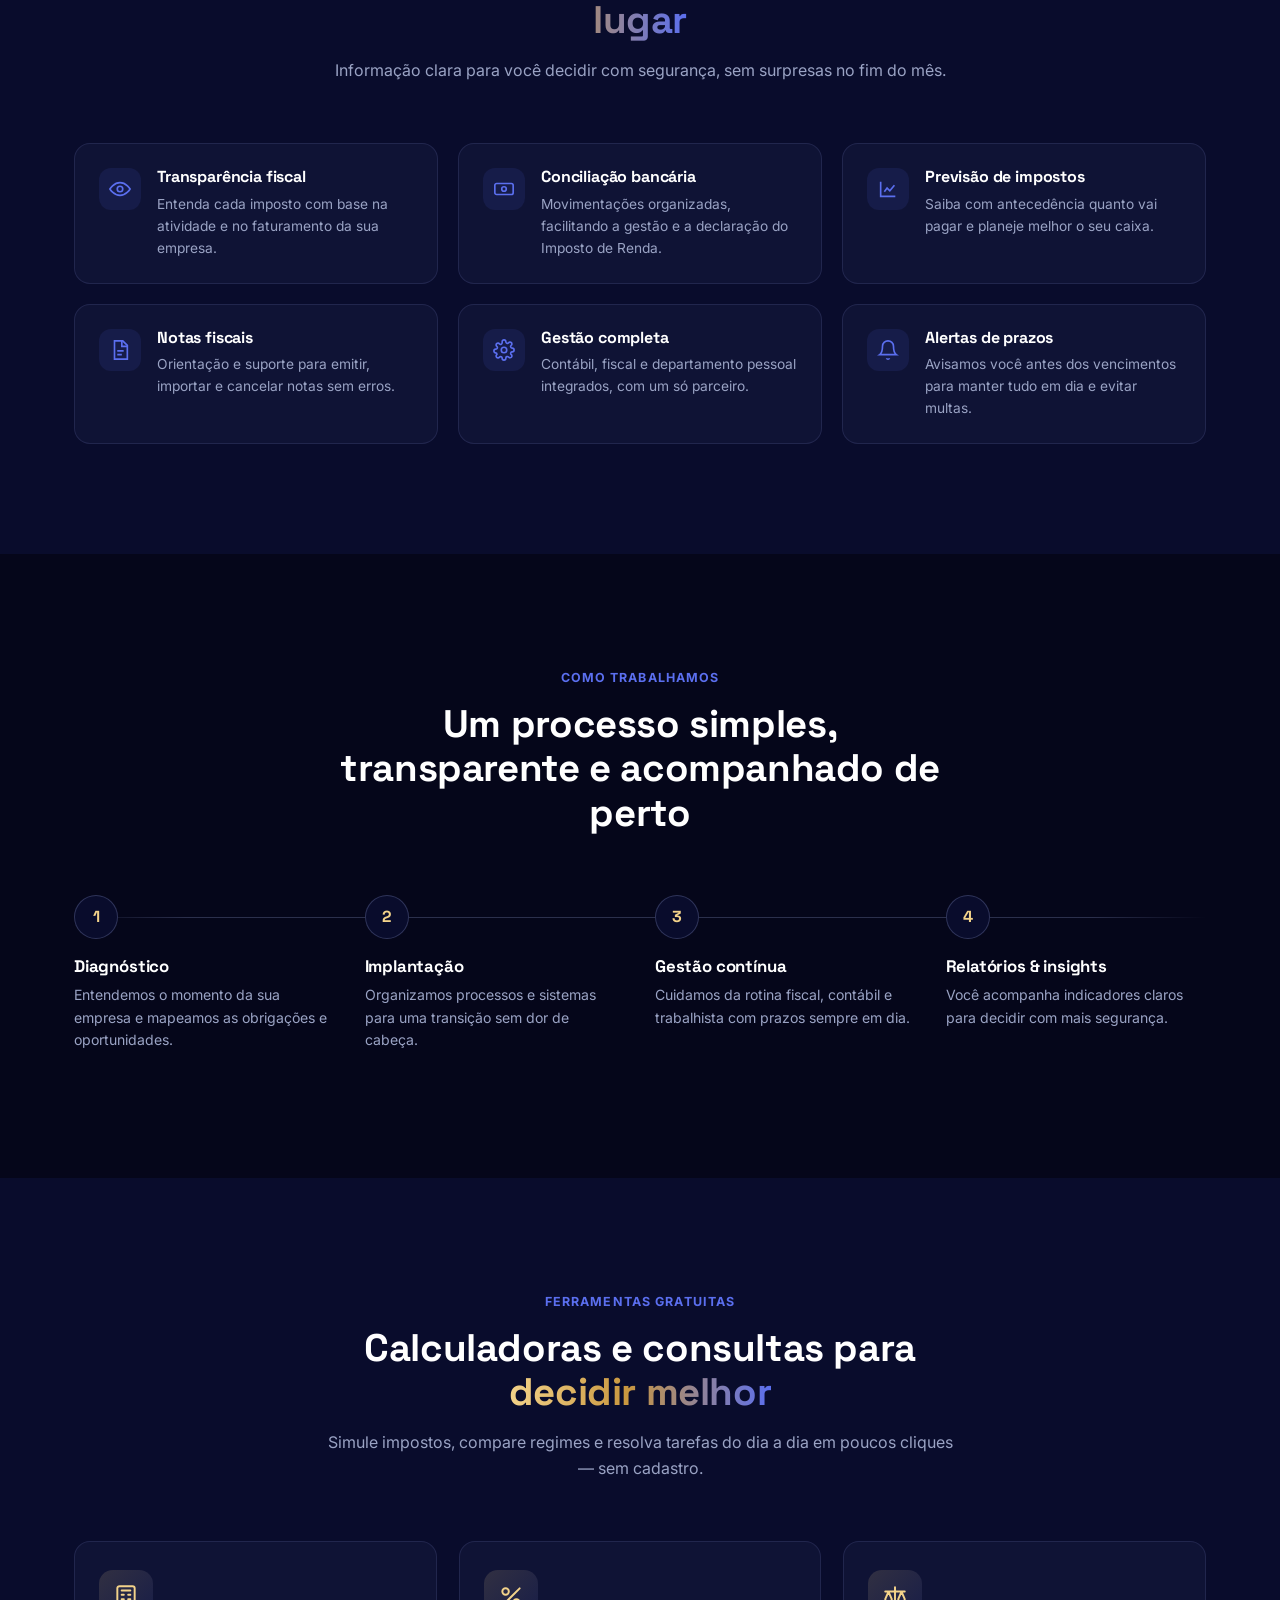
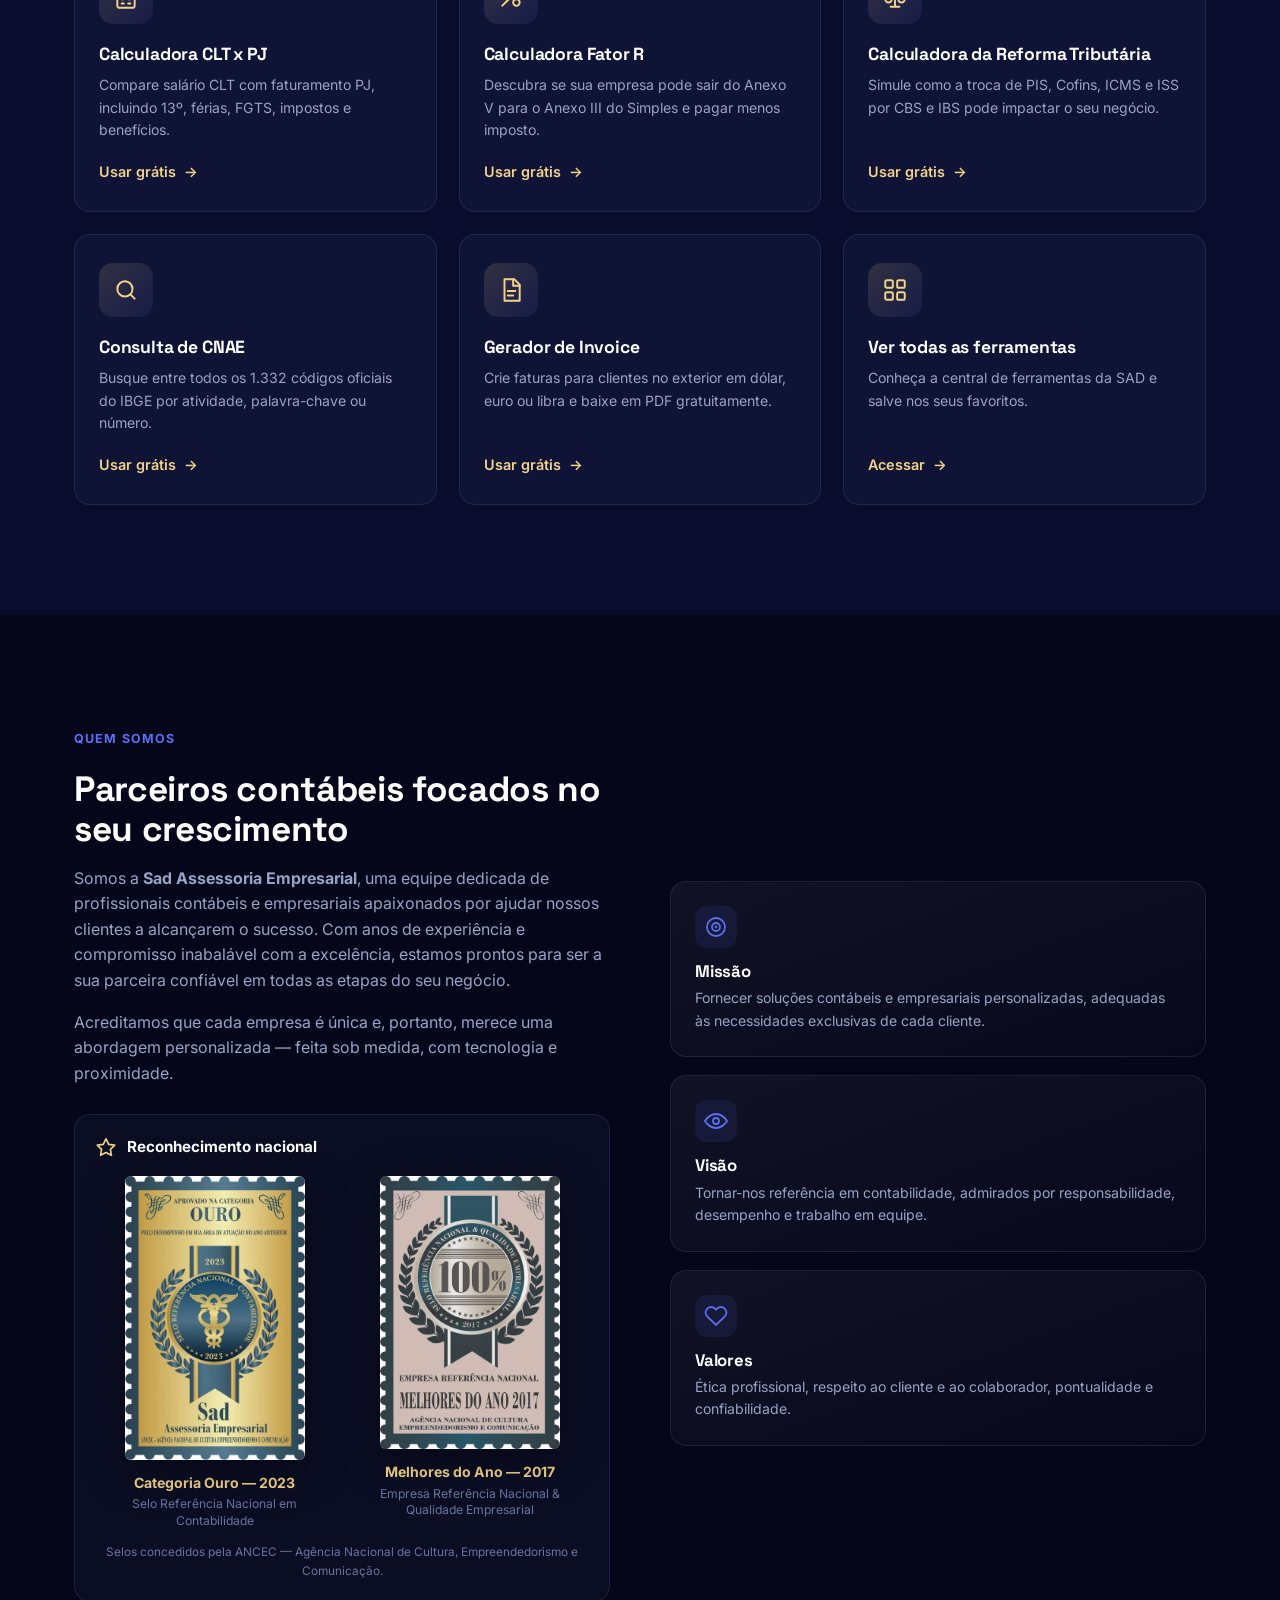
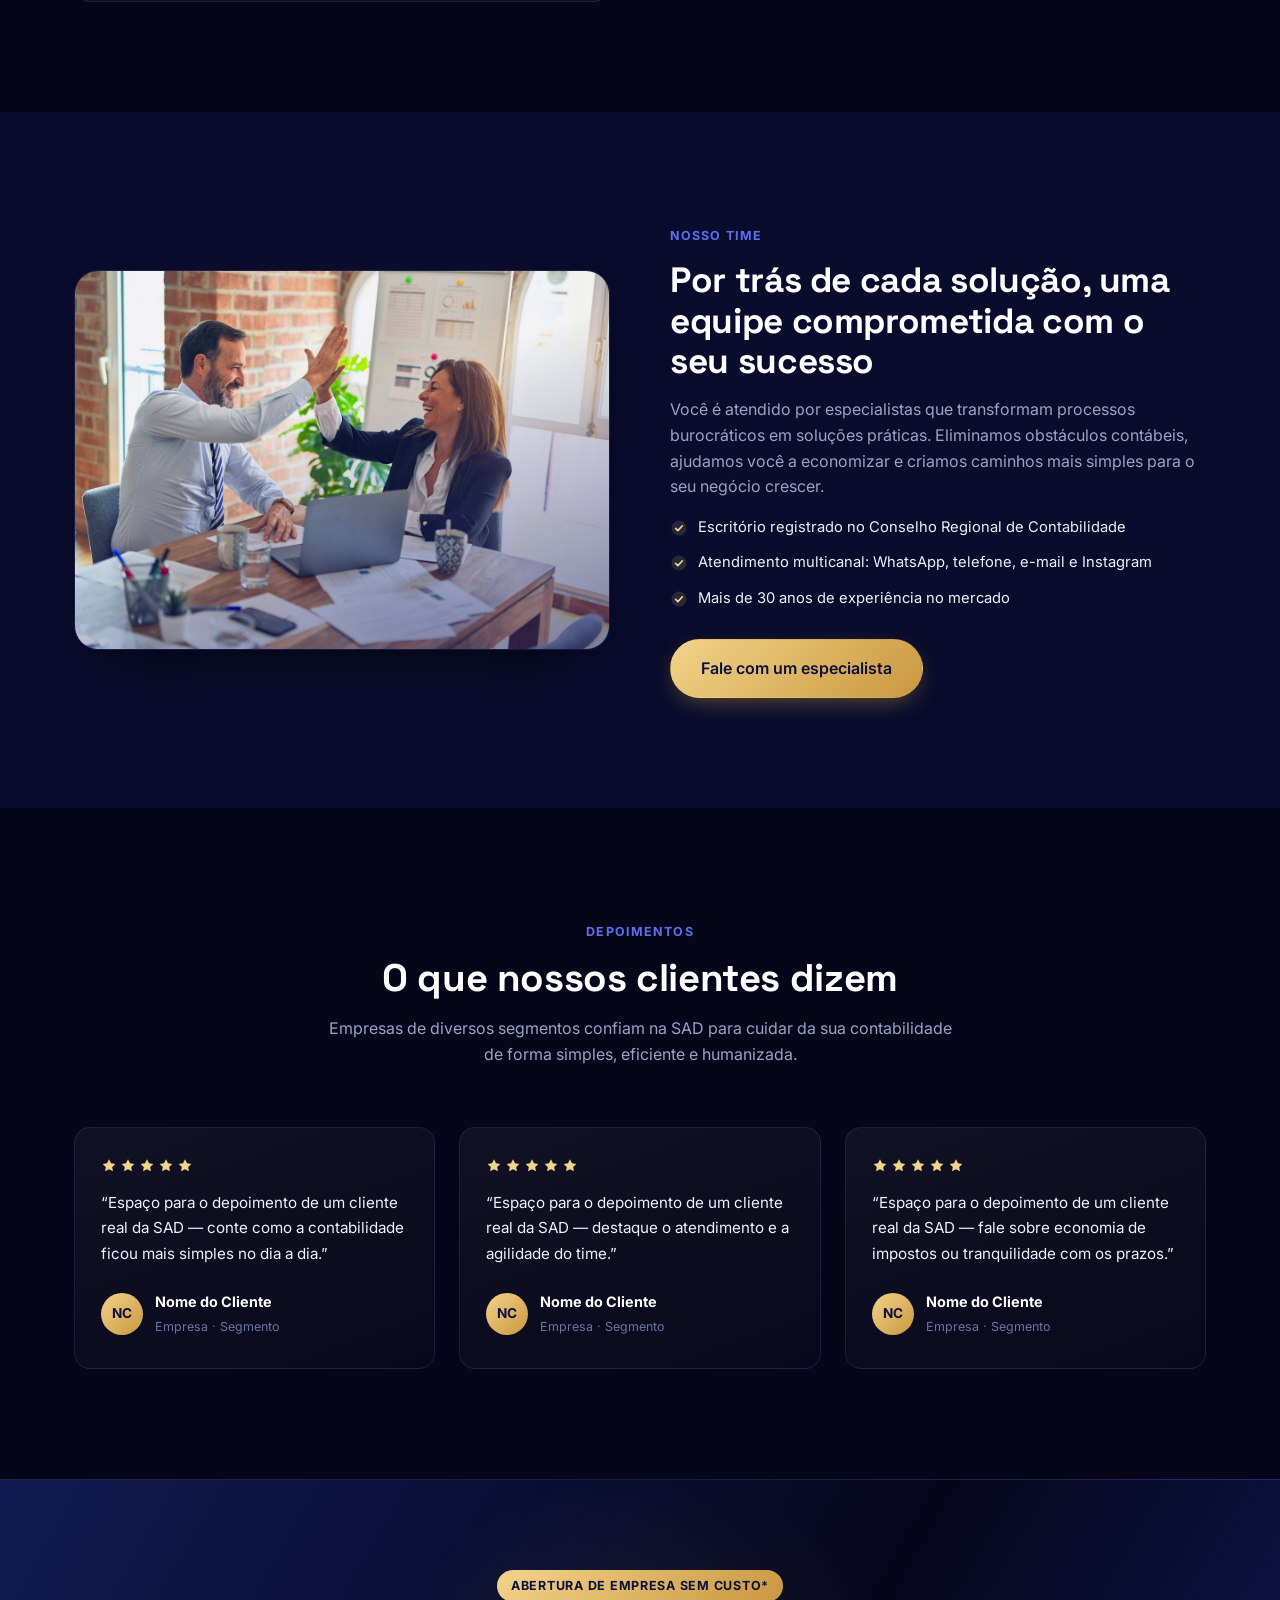
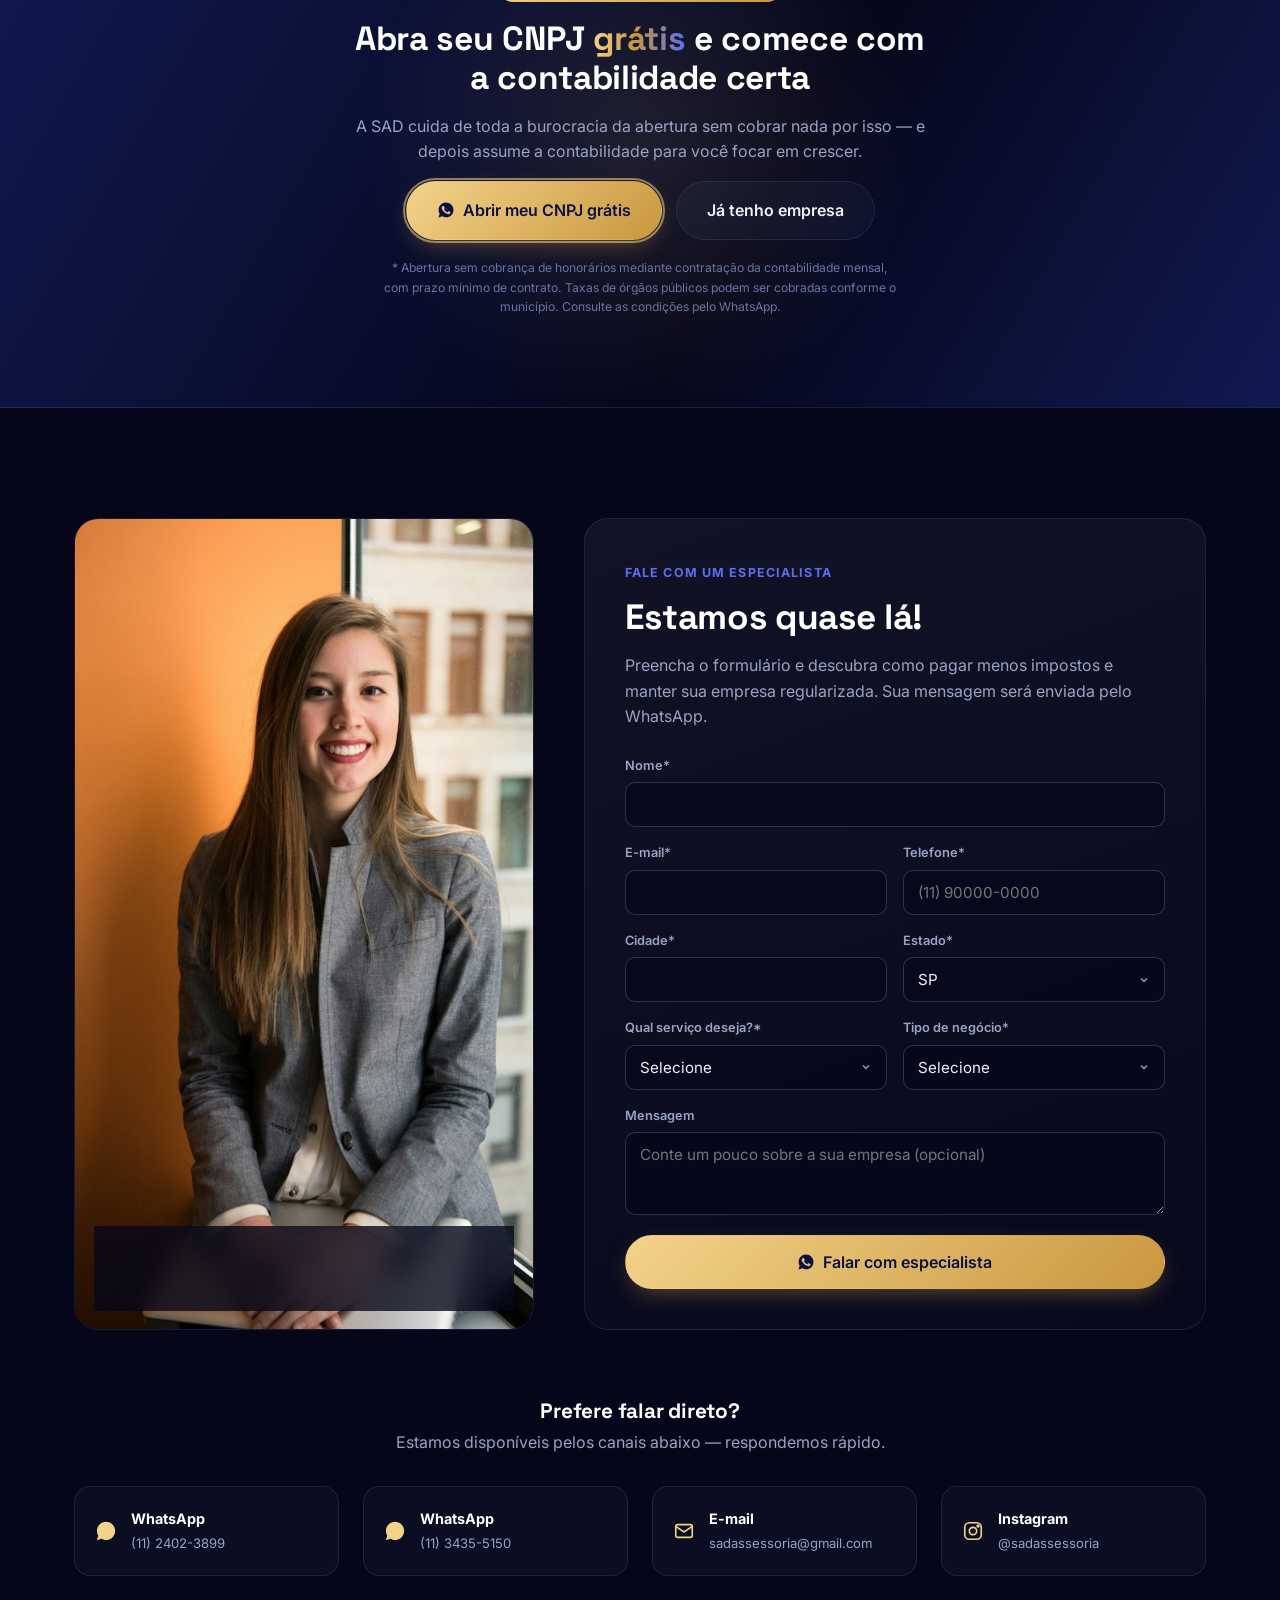
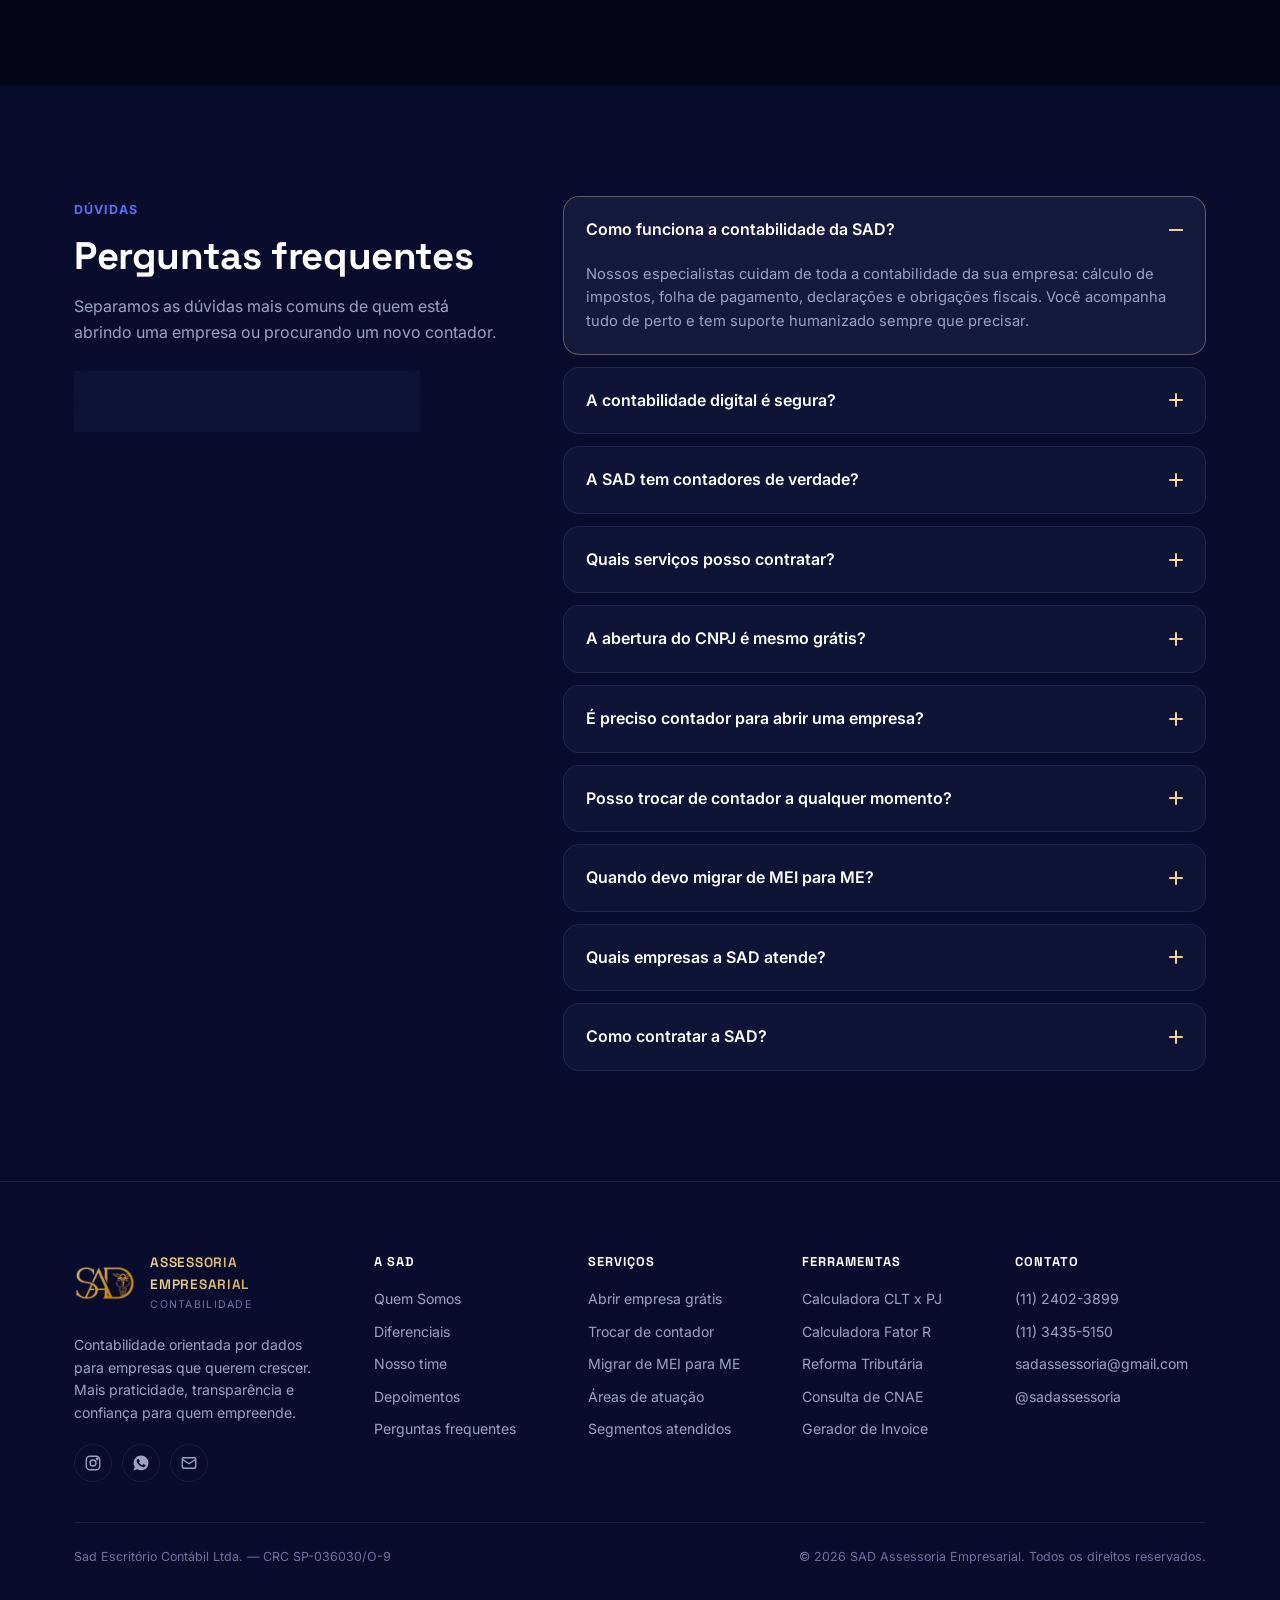
==== commit 28bec37a: "Merge fab3b8930c7b5aaf882a84080178298bde5d5924 into 6a336ba042561c14f407ec6257bb863d66909988" ====
--- a/index.html
+++ b/index.html
@@ -11,10 +11,18 @@
 <link rel="preconnect" href="https://fonts.gstatic.com" crossorigin>
 <link href="https://fonts.googleapis.com/css2?family=Space+Grotesk:wght@500;600;700&family=Inter:wght@400;500;600;700;800&display=swap" rel="stylesheet">
 <link rel="stylesheet" href="css/style.css">
+<link rel="stylesheet" href="css/tools.css">
 </head>
 <body>
 
 <div class="noise-overlay" aria-hidden="true"></div>
+
+<!-- Ícones reutilizáveis -->
+<svg width="0" height="0" style="position:absolute" aria-hidden="true">
+  <symbol id="i-check" viewBox="0 0 24 24"><circle cx="12" cy="12" r="10" fill="rgba(243,211,138,0.14)"/><path d="m7.5 12.5 3 3 6-6.5" fill="none" stroke="#f3d38a" stroke-width="2.2" stroke-linecap="round" stroke-linejoin="round"/></symbol>
+  <symbol id="i-wa" viewBox="0 0 24 24"><path fill="currentColor" d="M12.04 2C6.58 2 2.13 6.45 2.13 11.91c0 1.87.5 3.62 1.44 5.14L2 22l5.1-1.53a9.87 9.87 0 0 0 4.94 1.32h.01c5.46 0 9.91-4.45 9.91-9.91C21.96 6.45 17.5 2 12.04 2Zm5.8 14.16c-.24.68-1.4 1.3-1.94 1.38-.5.08-1.12.11-1.8-.12-.42-.13-.96-.31-1.66-.6-2.92-1.26-4.82-4.2-4.97-4.4-.14-.19-1.2-1.59-1.2-3.03 0-1.44.75-2.15 1.02-2.44.27-.29.6-.36.8-.36.2 0 .4 0 .57.01.18.01.43-.07.67.51.24.6.83 2.06.9 2.21.07.15.12.33.02.53-.1.19-.15.31-.3.48-.15.17-.31.38-.44.51-.15.15-.3.31-.13.6.17.29.76 1.25 1.63 2.03 1.12 1 2.06 1.31 2.35 1.46.29.15.46.13.63-.08.17-.2.72-.84.91-1.13.19-.29.38-.24.63-.14.26.1 1.63.77 1.91.91.29.15.48.22.55.34.07.13.07.7-.17 1.38Z"/></symbol>
+  <symbol id="i-star" viewBox="0 0 24 24"><path fill="currentColor" d="M12 2l3 6 6.5.9-4.7 4.6 1.1 6.5L12 17l-5.9 3 1.1-6.5L2.5 8.9 9 8l3-6Z"/></symbol>
+</svg>
 
 <!-- ===== HEADER ===== -->
 <header class="site-header" id="header">
@@ -28,17 +36,19 @@
     </a>
 
     <nav class="main-nav" id="mainNav">
-      <a href="#servicos">Áreas de Atuação</a>
-      <a href="#diferenciais">Diferenciais</a>
+      <a href="#servicos">Serviços</a>
+      <a href="#segmentos">Segmentos</a>
+      <a href="#como-funciona">Como funciona</a>
+      <a href="#ferramentas">Ferramentas</a>
       <a href="#sobre">Quem Somos</a>
       <a href="#contato">Contato</a>
     </nav>
 
     <div class="header-actions">
       <a class="btn btn-ghost btn-sm" href="#contato">Área Restrita</a>
-      <a class="btn btn-primary btn-sm" href="https://wa.me/551124023899" target="_blank" rel="noopener">
+      <a class="btn btn-primary btn-sm" href="https://wa.me/551124023899?text=Ol%C3%A1%21%20Quero%20abrir%20meu%20CNPJ%20gr%C3%A1tis%20com%20a%20SAD." target="_blank" rel="noopener">
         <svg width="16" height="16" viewBox="0 0 24 24" fill="currentColor" aria-hidden="true"><path d="M12.04 2C6.58 2 2.13 6.45 2.13 11.91c0 1.87.5 3.62 1.44 5.14L2 22l5.1-1.53a9.87 9.87 0 0 0 4.94 1.32h.01c5.46 0 9.91-4.45 9.91-9.91C21.96 6.45 17.5 2 12.04 2Zm5.8 14.16c-.24.68-1.4 1.3-1.94 1.38-.5.08-1.12.11-1.8-.12-.42-.13-.96-.31-1.66-.6-2.92-1.26-4.82-4.2-4.97-4.4-.14-.19-1.2-1.59-1.2-3.03 0-1.44.75-2.15 1.02-2.44.27-.29.6-.36.8-.36.2 0 .4 0 .57.01.18.01.43-.07.67.51.24.6.83 2.06.9 2.21.07.15.12.33.02.53-.1.19-.15.31-.3.48-.15.17-.31.38-.44.51-.15.15-.3.31-.13.6.17.29.76 1.25 1.63 2.03 1.12 1 2.06 1.31 2.35 1.46.29.15.46.13.63-.08.17-.2.72-.84.91-1.13.19-.29.38-.24.63-.14.26.1 1.63.77 1.91.91.29.15.48.22.55.34.07.13.07.7-.17 1.38Z"/></svg>
-        <span class="btn-label">Falar no WhatsApp</span>
+        <span class="btn-label">Abrir CNPJ grátis</span>
       </a>
     </div>
 
@@ -59,17 +69,24 @@
     <div class="hero-copy" data-reveal>
       <span class="eyebrow"><span class="dot"></span> Contabilidade orientada por dados</span>
       <h1>Decisões financeiras mais <span class="text-gradient">inteligentes</span> para o seu negócio</h1>
-      <p class="hero-lead">Unimos know-how contábil com tecnologia para cuidar de pessoal, fiscal, contábil e legalização da sua empresa — com transparência, precisão e velocidade.</p>
+      <p class="hero-lead">Unimos experiência contábil e tecnologia para cuidar de pessoal, fiscal, contábil e legalização da sua empresa — com transparência, precisão e velocidade.</p>
+      <ul class="hero-checks">
+        <li><svg width="18" height="18"><use href="#i-check"/></svg> <strong>Abertura de CNPJ grátis*</strong></li>
+        <li><svg width="18" height="18"><use href="#i-check"/></svg> Economia legal no pagamento de impostos</li>
+        <li><svg width="18" height="18"><use href="#i-check"/></svg> Contadores especialistas à disposição</li>
+        <li><svg width="18" height="18"><use href="#i-check"/></svg> Atendimento digital e humanizado</li>
+      </ul>
       <div class="hero-actions">
-        <a href="https://wa.me/551124023899" target="_blank" rel="noopener" class="btn btn-primary btn-lg">
-          <svg width="18" height="18" viewBox="0 0 24 24" fill="currentColor" aria-hidden="true"><path d="M12.04 2C6.58 2 2.13 6.45 2.13 11.91c0 1.87.5 3.62 1.44 5.14L2 22l5.1-1.53a9.87 9.87 0 0 0 4.94 1.32h.01c5.46 0 9.91-4.45 9.91-9.91C21.96 6.45 17.5 2 12.04 2Zm5.8 14.16c-.24.68-1.4 1.3-1.94 1.38-.5.08-1.12.11-1.8-.12-.42-.13-.96-.31-1.66-.6-2.92-1.26-4.82-4.2-4.97-4.4-.14-.19-1.2-1.59-1.2-3.03 0-1.44.75-2.15 1.02-2.44.27-.29.6-.36.8-.36.2 0 .4 0 .57.01.18.01.43-.07.67.51.24.6.83 2.06.9 2.21.07.15.12.33.02.53-.1.19-.15.31-.3.48-.15.17-.31.38-.44.51-.15.15-.3.31-.13.6.17.29.76 1.25 1.63 2.03 1.12 1 2.06 1.31 2.35 1.46.29.15.46.13.63-.08.17-.2.72-.84.91-1.13.19-.29.38-.24.63-.14.26.1 1.63.77 1.91.91.29.15.48.22.55.34.07.13.07.7-.17 1.38Z"/></svg>
-          Entre em contato hoje mesmo
+        <a href="https://wa.me/551124023899?text=Ol%C3%A1%21%20Quero%20abrir%20meu%20CNPJ%20gr%C3%A1tis%20com%20a%20SAD." target="_blank" rel="noopener" class="btn btn-primary btn-lg btn-glow">
+          <svg width="18" height="18"><use href="#i-wa"/></svg>
+          Abrir meu CNPJ grátis
         </a>
-        <a href="#servicos" class="btn btn-ghost btn-lg">
-          Conhecer serviços
-          <svg width="16" height="16" viewBox="0 0 24 24" fill="none" stroke="currentColor" stroke-width="2" stroke-linecap="round" aria-hidden="true"><path d="M12 4v16M6 14l6 6 6-6"/></svg>
+        <a href="#como-funciona" class="btn btn-ghost btn-lg" data-open-tab="trocar">
+          Trocar de contador
+          <svg width="16" height="16" viewBox="0 0 24 24" fill="none" stroke="currentColor" stroke-width="2" stroke-linecap="round" aria-hidden="true"><path d="M5 12h14M13 6l6 6-6 6"/></svg>
         </a>
       </div>
+      <p class="cta-note">* Abertura sem cobrança de honorários mediante contratação da contabilidade mensal, com prazo mínimo de contrato. Taxas de órgãos públicos podem ser cobradas conforme o município. Consulte as condições pelo WhatsApp.</p>
 
       <div class="hero-stats">
         <div class="hero-stat">
@@ -183,6 +200,29 @@
         <span>Índice de satisfação dos nossos clientes</span>
       </article>
     </div>
+
+    <div class="grid grid-4 pillars" >
+      <article class="pillar" data-reveal>
+        <div class="pillar-icon"><svg width="22" height="22" viewBox="0 0 24 24" fill="none" stroke="currentColor" stroke-width="1.8"><rect x="3" y="4" width="18" height="12" rx="2"/><path d="M8 20h8M12 16v4"/></svg></div>
+        <h3>Praticidade</h3>
+        <p>Resolva tudo de forma digital, de onde você estiver, sem pilhas de papel.</p>
+      </article>
+      <article class="pillar" data-reveal data-reveal-delay="80">
+        <div class="pillar-icon"><svg width="22" height="22" viewBox="0 0 24 24" fill="none" stroke="currentColor" stroke-width="1.8"><path d="M3 14v-2a9 9 0 0 1 18 0v2"/><rect x="2" y="14" width="5" height="6" rx="1.5"/><rect x="17" y="14" width="5" height="6" rx="1.5"/></svg></div>
+        <h3>Especialista dedicado</h3>
+        <p>Um contador que conhece o seu negócio e acompanha a sua empresa de perto.</p>
+      </article>
+      <article class="pillar" data-reveal data-reveal-delay="160">
+        <div class="pillar-icon"><svg width="22" height="22" viewBox="0 0 24 24" fill="none" stroke="currentColor" stroke-width="1.8"><path d="M1 12s4-7 11-7 11 7 11 7-4 7-11 7-11-7-11-7Z"/><circle cx="12" cy="12" r="3"/></svg></div>
+        <h3>Transparência</h3>
+        <p>Você sabe o que está sendo feito, quanto vai pagar e quando cada prazo vence.</p>
+      </article>
+      <article class="pillar" data-reveal data-reveal-delay="240">
+        <div class="pillar-icon"><svg width="22" height="22" viewBox="0 0 24 24" fill="none" stroke="currentColor" stroke-width="1.8"><rect x="4" y="10" width="16" height="11" rx="2"/><path d="M8 10V7a4 4 0 0 1 8 0v3"/></svg></div>
+        <h3>Segurança</h3>
+        <p>Escritório registrado no CRC SP-036030/O-9, com seus dados tratados com sigilo.</p>
+      </article>
+    </div>
   </div>
 </section>
 
@@ -229,7 +269,171 @@
         </div>
         <span class="service-index">04</span>
         <h3>Departamento de Legalização</h3>
-        <p>Abertura, regularização e conformidade da sua empresa nas esferas Federal, Estadual e Municipal.</p>
+        <p><strong class="gold-text">Abertura de CNPJ grátis*</strong>, regularização e conformidade da sua empresa nas esferas Federal, Estadual e Municipal.</p>
+      </article>
+    </div>
+  </div>
+</section>
+
+<!-- ===== SEGMENTOS ===== -->
+<section class="section" id="segmentos">
+  <div class="container">
+    <div class="section-head" data-reveal>
+      <span class="section-tag">Para quem atendemos</span>
+      <h2>Contabilidade para cada setor, <span class="text-gradient">do jeito certo</span></h2>
+      <p>Cada área tem suas regras, impostos e oportunidades. Nossos especialistas conhecem as particularidades do seu segmento para o seu negócio crescer sem complicação.</p>
+    </div>
+
+    <div class="segments-grid">
+      <article class="segment-card" data-reveal>
+        <div class="service-icon"><svg width="26" height="26" viewBox="0 0 24 24" fill="none" stroke="currentColor" stroke-width="1.8"><path d="M20.8 4.6a5.5 5.5 0 0 0-7.8 0L12 5.6l-1-1a5.5 5.5 0 1 0-7.8 7.8l1 1L12 21l7.8-7.6 1-1a5.5 5.5 0 0 0 0-7.8Z"/><path d="M8 11h2l1-2 2 4 1-2h2"/></svg></div>
+        <h3>Saúde</h3>
+        <p>Médicos, dentistas, psicólogos, fisioterapeutas, nutricionistas e clínicas.</p>
+      </article>
+      <article class="segment-card" data-reveal data-reveal-delay="80">
+        <div class="service-icon"><svg width="26" height="26" viewBox="0 0 24 24" fill="none" stroke="currentColor" stroke-width="1.8"><path d="m8 8-4 4 4 4M16 8l4 4-4 4M13.5 5l-3 14"/></svg></div>
+        <h3>Tecnologia</h3>
+        <p>Desenvolvedores, designers, profissionais de TI e empresas digitais.</p>
+      </article>
+      <article class="segment-card" data-reveal data-reveal-delay="160">
+        <div class="service-icon"><svg width="26" height="26" viewBox="0 0 24 24" fill="none" stroke="currentColor" stroke-width="1.8"><path d="M3 11v2a1 1 0 0 0 1 1h2l5 4V6L6 10H4a1 1 0 0 0-1 1Z"/><path d="M15.5 8.5a5 5 0 0 1 0 7M18.5 5.5a9 9 0 0 1 0 13"/></svg></div>
+        <h3>Marketing e comunicação</h3>
+        <p>Agências, produtoras, publicitários e profissionais de comunicação.</p>
+      </article>
+      <article class="segment-card" data-reveal data-reveal-delay="240">
+        <div class="service-icon"><svg width="26" height="26" viewBox="0 0 24 24" fill="none" stroke="currentColor" stroke-width="1.8"><rect x="3" y="7" width="18" height="13" rx="2"/><path d="M8 7V5a2 2 0 0 1 2-2h4a2 2 0 0 1 2 2v2M3 13h18"/></svg></div>
+        <h3>Profissionais liberais e PJ</h3>
+        <p>Engenheiros, arquitetos, advogados, consultores e corretores.</p>
+      </article>
+      <article class="segment-card" data-reveal data-reveal-delay="320">
+        <div class="service-icon"><svg width="26" height="26" viewBox="0 0 24 24" fill="none" stroke="currentColor" stroke-width="1.8"><circle cx="9" cy="20" r="1.4"/><circle cx="18" cy="20" r="1.4"/><path d="M2 3h3l2.6 12.2a1.5 1.5 0 0 0 1.5 1.2h8.8a1.5 1.5 0 0 0 1.5-1.1L21 8H6"/></svg></div>
+        <h3>Comércio e serviços</h3>
+        <p>Lojas físicas, e-commerce e empresas de prestação de serviços em geral.</p>
+      </article>
+    </div>
+  </div>
+</section>
+
+<!-- ===== COMO FUNCIONA (ABAS) ===== -->
+<section class="section section-alt" id="como-funciona">
+  <div class="container">
+    <div class="section-head" data-reveal>
+      <span class="section-tag">Em cada momento da sua empresa</span>
+      <h2>Uma contabilidade que te acompanha do começo ao crescimento</h2>
+      <p>Da escolha do melhor regime tributário até a rotina do dia a dia, cuidamos de tudo para você empreender com segurança. Veja como é simples começar.</p>
+    </div>
+
+    <div class="tabs" data-reveal>
+      <div class="tab-list" role="tablist" aria-label="Como começar com a SAD">
+        <button class="tab-btn active" role="tab" id="tab-abrir" aria-controls="panel-abrir" aria-selected="true" data-tab="abrir">Abrir empresa grátis</button>
+        <button class="tab-btn" role="tab" id="tab-trocar" aria-controls="panel-trocar" aria-selected="false" tabindex="-1" data-tab="trocar">Trocar de contador</button>
+        <button class="tab-btn" role="tab" id="tab-mei" aria-controls="panel-mei" aria-selected="false" tabindex="-1" data-tab="mei">Migrar de MEI para ME</button>
+      </div>
+
+      <div class="tab-panel active" role="tabpanel" id="panel-abrir" aria-labelledby="tab-abrir">
+        <div class="steps">
+          <div class="step-card"><span class="process-num">1</span><h3>Consultoria especializada</h3><p>Ajudamos você a escolher o melhor regime tributário, a atividade (CNAE) e a estrutura ideal para a sua empresa.</p></div>
+          <div class="step-card"><span class="process-num">2</span><h3>Abertura grátis da empresa</h3><p>Assumimos toda a burocracia junto aos órgãos Federal, Estadual e Municipal — sem cobrar honorários pela abertura — e te atualizamos a cada etapa.</p></div>
+          <div class="step-card"><span class="process-num">3</span><h3>CNPJ pronto!</h3><p>Com a empresa aberta, assumimos a contabilidade e você foca no que importa: fazer o negócio crescer.</p></div>
+        </div>
+        <div class="tabs-cta"><a href="https://wa.me/551124023899?text=Ol%C3%A1%21%20Quero%20abrir%20meu%20CNPJ%20gr%C3%A1tis%20com%20a%20SAD." target="_blank" rel="noopener" class="btn btn-primary btn-lg"><svg width="18" height="18"><use href="#i-wa"/></svg> Abrir meu CNPJ grátis</a></div>
+        <p class="cta-note center">* Abertura sem cobrança de honorários mediante contratação da contabilidade mensal, com prazo mínimo de contrato. Taxas de órgãos públicos podem ser cobradas conforme o município. Consulte as condições pelo WhatsApp.</p>
+      </div>
+
+      <div class="tab-panel" role="tabpanel" id="panel-trocar" aria-labelledby="tab-trocar" hidden>
+        <div class="steps">
+          <div class="step-card"><span class="process-num">1</span><h3>Diagnóstico gratuito</h3><p>Analisamos a situação atual da sua empresa, impostos pagos e possíveis pendências.</p></div>
+          <div class="step-card"><span class="process-num">2</span><h3>Transição sem dor de cabeça</h3><p>Cuidamos do contato com o contador anterior e da migração de dados e documentos com segurança.</p></div>
+          <div class="step-card"><span class="process-num">3</span><h3>Rotina em dia</h3><p>A partir daí, a SAD assume a contabilidade, com prazos cumpridos e atendimento próximo.</p></div>
+        </div>
+        <div class="tabs-cta"><a href="https://wa.me/551124023899?text=Ol%C3%A1%21%20Tenho%20empresa%20e%20quero%20trocar%20de%20contador." target="_blank" rel="noopener" class="btn btn-primary btn-lg"><svg width="18" height="18"><use href="#i-wa"/></svg> Quero trocar de contador</a></div>
+      </div>
+
+      <div class="tab-panel" role="tabpanel" id="panel-mei" aria-labelledby="tab-mei" hidden>
+        <div class="steps">
+          <div class="step-card"><span class="process-num">1</span><h3>Análise do seu MEI</h3><p>Verificamos o faturamento, a atividade e o momento certo de fazer a mudança sem riscos.</p></div>
+          <div class="step-card"><span class="process-num">2</span><h3>Desenquadramento e transformação</h3><p>Fazemos todo o processo para transformar seu MEI em Microempresa (ME), no regime mais vantajoso.</p></div>
+          <div class="step-card"><span class="process-num">3</span><h3>Pronto para crescer</h3><p>Sua empresa pode faturar mais, contratar funcionários e ter sócios, com a contabilidade em dia.</p></div>
+        </div>
+        <div class="tabs-cta"><a href="https://wa.me/551124023899?text=Ol%C3%A1%21%20Quero%20migrar%20meu%20MEI%20para%20ME." target="_blank" rel="noopener" class="btn btn-primary btn-lg"><svg width="18" height="18"><use href="#i-wa"/></svg> Quero migrar para ME</a></div>
+      </div>
+    </div>
+  </div>
+</section>
+
+<!-- ===== BENEFÍCIOS (IMAGEM + TEXTO) ===== -->
+<section class="section" id="beneficios">
+  <div class="container">
+    <div class="section-head" data-reveal>
+      <span class="section-tag">Vantagens para você</span>
+      <h2>Benefícios de ter a SAD ao seu lado</h2>
+    </div>
+
+    <div class="feature-row" data-reveal>
+      <div class="feature-media"><img src="assets/img/atendimento-consultoria.jpg" alt="Duas profissionais conversando em uma reunião de atendimento" loading="lazy" width="1200" height="850"></div>
+      <div class="feature-copy">
+        <span class="feature-kicker">Atendimento</span>
+        <h3>Atendimento rápido pelo WhatsApp</h3>
+        <p>Nada de esperar dias por uma resposta. Fale diretamente com o nosso time pelo WhatsApp, e-mail ou telefone e resolva suas dúvidas com quem entende do seu negócio.</p>
+        <a class="link-arrow" href="https://wa.me/551124023899" target="_blank" rel="noopener">Chamar no WhatsApp <span aria-hidden="true">→</span></a>
+      </div>
+    </div>
+
+    <div class="feature-row reverse" data-reveal>
+      <div class="feature-media"><img src="assets/img/reducao-impostos.jpg" alt="Pessoa analisando documentos fiscais com calculadora" loading="lazy" width="1200" height="850"></div>
+      <div class="feature-copy">
+        <span class="feature-kicker">Economia</span>
+        <h3>Redução legal de impostos</h3>
+        <p>Analisamos o enquadramento da sua empresa e aplicamos o planejamento tributário adequado, como o Fator R do Simples Nacional, para você pagar menos impostos de forma legal e segura.</p>
+        <a class="link-arrow" href="#contato">Quero pagar menos impostos <span aria-hidden="true">→</span></a>
+      </div>
+    </div>
+
+    <div class="feature-row" data-reveal>
+      <div class="feature-media"><img src="assets/img/atendimento-online.jpg" alt="Pessoas trabalhando em notebooks" loading="lazy" width="1200" height="850"></div>
+      <div class="feature-copy">
+        <span class="feature-kicker">Onde você estiver</span>
+        <h3>Sua contabilidade sempre com você</h3>
+        <p>Empreender é ter liberdade. Com processos digitais, você envia documentos, recebe guias e acompanha sua empresa de qualquer lugar, com praticidade e tranquilidade.</p>
+        <a class="link-arrow" href="#contato">Falar com um especialista <span aria-hidden="true">→</span></a>
+      </div>
+    </div>
+  </div>
+</section>
+
+<!-- ===== GESTÃO EM UM SÓ LUGAR ===== -->
+<section class="section section-alt" id="gestao">
+  <div class="container">
+    <div class="section-head" data-reveal>
+      <span class="section-tag">Controle total</span>
+      <h2>Tudo da sua empresa <span class="text-gradient">em um só lugar</span></h2>
+      <p>Informação clara para você decidir com segurança, sem surpresas no fim do mês.</p>
+    </div>
+
+    <div class="mgmt-grid">
+      <article class="mgmt-card" data-reveal>
+        <div class="value-icon"><svg width="22" height="22" viewBox="0 0 24 24" fill="none" stroke="currentColor" stroke-width="1.8"><path d="M1 12s4-7 11-7 11 7 11 7-4 7-11 7-11-7-11-7Z"/><circle cx="12" cy="12" r="3"/></svg></div>
+        <div><h3>Transparência fiscal</h3><p>Entenda cada imposto com base na atividade e no faturamento da sua empresa.</p></div>
+      </article>
+      <article class="mgmt-card" data-reveal data-reveal-delay="60">
+        <div class="value-icon"><svg width="22" height="22" viewBox="0 0 24 24" fill="none" stroke="currentColor" stroke-width="1.8"><rect x="2" y="6" width="20" height="12" rx="2"/><circle cx="12" cy="12" r="2.5"/><path d="M6 12h.01M18 12h.01"/></svg></div>
+        <div><h3>Conciliação bancária</h3><p>Movimentações organizadas, facilitando a gestão e a declaração do Imposto de Renda.</p></div>
+      </article>
+      <article class="mgmt-card" data-reveal data-reveal-delay="120">
+        <div class="value-icon"><svg width="22" height="22" viewBox="0 0 24 24" fill="none" stroke="currentColor" stroke-width="1.8"><path d="M4 4v16h16"/><path d="M8 15l3-4 3 3 5-6"/></svg></div>
+        <div><h3>Previsão de impostos</h3><p>Saiba com antecedência quanto vai pagar e planeje melhor o seu caixa.</p></div>
+      </article>
+      <article class="mgmt-card" data-reveal>
+        <div class="value-icon"><svg width="22" height="22" viewBox="0 0 24 24" fill="none" stroke="currentColor" stroke-width="1.8"><path d="M6 2h9l5 5v15H6z"/><path d="M14 2v6h6M9 13h7M9 17h5"/></svg></div>
+        <div><h3>Notas fiscais</h3><p>Orientação e suporte para emitir, importar e cancelar notas sem erros.</p></div>
+      </article>
+      <article class="mgmt-card" data-reveal data-reveal-delay="60">
+        <div class="value-icon"><svg width="22" height="22" viewBox="0 0 24 24" fill="none" stroke="currentColor" stroke-width="1.8"><circle cx="12" cy="12" r="3"/><path d="M19.4 15a1.7 1.7 0 0 0 .3 1.8l.1.1a2 2 0 1 1-2.8 2.8l-.1-.1a1.7 1.7 0 0 0-2.9 1.2V21a2 2 0 1 1-4 0v-.1a1.7 1.7 0 0 0-2.9-1.2l-.1.1a2 2 0 1 1-2.8-2.8l.1-.1A1.7 1.7 0 0 0 3 15.1H3a2 2 0 1 1 0-4h.1a1.7 1.7 0 0 0 1.2-2.9l-.1-.1a2 2 0 1 1 2.8-2.8l.1.1a1.7 1.7 0 0 0 1.9.3H9a1.7 1.7 0 0 0 1-1.5V3a2 2 0 1 1 4 0v.1a1.7 1.7 0 0 0 2.9 1.2l.1-.1a2 2 0 1 1 2.8 2.8l-.1.1a1.7 1.7 0 0 0-.3 1.9V9a1.7 1.7 0 0 0 1.5 1H21a2 2 0 1 1 0 4h-.1a1.7 1.7 0 0 0-1.5 1Z"/></svg></div>
+        <div><h3>Gestão completa</h3><p>Contábil, fiscal e departamento pessoal integrados, com um só parceiro.</p></div>
+      </article>
+      <article class="mgmt-card" data-reveal data-reveal-delay="120">
+        <div class="value-icon"><svg width="22" height="22" viewBox="0 0 24 24" fill="none" stroke="currentColor" stroke-width="1.8"><path d="M6 8a6 6 0 0 1 12 0c0 7 3 9 3 9H3s3-2 3-9"/><path d="M10.3 21a1.9 1.9 0 0 0 3.4 0"/></svg></div>
+        <div><h3>Alertas de prazos</h3><p>Avisamos você antes dos vencimentos para manter tudo em dia e evitar multas.</p></div>
       </article>
     </div>
   </div>
@@ -269,8 +473,57 @@
   </div>
 </section>
 
+<!-- ===== FERRAMENTAS GRATUITAS ===== -->
+<section class="section section-alt" id="ferramentas">
+  <div class="container">
+    <div class="section-head" data-reveal>
+      <span class="section-tag">Ferramentas gratuitas</span>
+      <h2>Calculadoras e consultas para <span class="text-gradient">decidir melhor</span></h2>
+      <p>Simule impostos, compare regimes e resolva tarefas do dia a dia em poucos cliques — sem cadastro.</p>
+    </div>
+    <div class="tools-grid">
+      <a class="tool-link" href="ferramentas/calculadora-clt-pj.html" data-reveal data-reveal-delay="0">
+        <div class="service-icon"><svg width="26" height="26" viewBox="0 0 24 24" fill="none" stroke="currentColor" stroke-width="1.8" stroke-linecap="round" stroke-linejoin="round"><rect x="4" y="2" width="16" height="20" rx="2"/><path d="M8 6h8M8 10h2M14 10h2M8 14h2M14 14h2M8 18h2M14 18h2"/></svg></div>
+        <h3>Calculadora CLT x PJ</h3>
+        <p>Compare salário CLT com faturamento PJ, incluindo 13º, férias, FGTS, impostos e benefícios.</p>
+        <span class="link-arrow">Usar grátis <span aria-hidden="true">→</span></span>
+      </a>
+      <a class="tool-link" href="ferramentas/calculadora-fator-r.html" data-reveal data-reveal-delay="70">
+        <div class="service-icon"><svg width="26" height="26" viewBox="0 0 24 24" fill="none" stroke="currentColor" stroke-width="1.8" stroke-linecap="round" stroke-linejoin="round"><path d="M4 20 20 4"/><circle cx="7" cy="7" r="3"/><circle cx="17" cy="17" r="3"/></svg></div>
+        <h3>Calculadora Fator R</h3>
+        <p>Descubra se sua empresa pode sair do Anexo V para o Anexo III do Simples e pagar menos imposto.</p>
+        <span class="link-arrow">Usar grátis <span aria-hidden="true">→</span></span>
+      </a>
+      <a class="tool-link" href="ferramentas/calculadora-reforma-tributaria.html" data-reveal data-reveal-delay="140">
+        <div class="service-icon"><svg width="26" height="26" viewBox="0 0 24 24" fill="none" stroke="currentColor" stroke-width="1.8" stroke-linecap="round" stroke-linejoin="round"><path d="M12 3v18M3 7h18M6 7l-3 7a3 3 0 0 0 6 0L6 7ZM18 7l-3 7a3 3 0 0 0 6 0l-3-7ZM8 21h8"/></svg></div>
+        <h3>Calculadora da Reforma Tributária</h3>
+        <p>Simule como a troca de PIS, Cofins, ICMS e ISS por CBS e IBS pode impactar o seu negócio.</p>
+        <span class="link-arrow">Usar grátis <span aria-hidden="true">→</span></span>
+      </a>
+      <a class="tool-link" href="ferramentas/consulta-cnae.html" data-reveal data-reveal-delay="210">
+        <div class="service-icon"><svg width="26" height="26" viewBox="0 0 24 24" fill="none" stroke="currentColor" stroke-width="1.8" stroke-linecap="round" stroke-linejoin="round"><circle cx="11" cy="11" r="7"/><path d="m20 20-3.5-3.5"/></svg></div>
+        <h3>Consulta de CNAE</h3>
+        <p>Busque entre todos os 1.332 códigos oficiais do IBGE por atividade, palavra-chave ou número.</p>
+        <span class="link-arrow">Usar grátis <span aria-hidden="true">→</span></span>
+      </a>
+      <a class="tool-link" href="ferramentas/gerador-de-invoice.html" data-reveal data-reveal-delay="280">
+        <div class="service-icon"><svg width="26" height="26" viewBox="0 0 24 24" fill="none" stroke="currentColor" stroke-width="1.8" stroke-linecap="round" stroke-linejoin="round"><path d="M6 2h9l5 5v15H6z"/><path d="M14 2v6h6M9 13h7M9 17h5"/></svg></div>
+        <h3>Gerador de Invoice</h3>
+        <p>Crie faturas para clientes no exterior em dólar, euro ou libra e baixe em PDF gratuitamente.</p>
+        <span class="link-arrow">Usar grátis <span aria-hidden="true">→</span></span>
+      </a>
+      <a class="tool-link" href="ferramentas/index.html" data-reveal data-reveal-delay="350">
+        <div class="service-icon"><svg width="26" height="26" viewBox="0 0 24 24" fill="none" stroke="currentColor" stroke-width="1.8"><rect x="3" y="3" width="7" height="7" rx="1.5"/><rect x="14" y="3" width="7" height="7" rx="1.5"/><rect x="3" y="14" width="7" height="7" rx="1.5"/><rect x="14" y="14" width="7" height="7" rx="1.5"/></svg></div>
+        <h3>Ver todas as ferramentas</h3>
+        <p>Conheça a central de ferramentas da SAD e salve nos seus favoritos.</p>
+        <span class="link-arrow">Acessar <span aria-hidden="true">→</span></span>
+      </a>
+    </div>
+  </div>
+</section>
+
 <!-- ===== QUEM SOMOS ===== -->
-<section class="section section-alt" id="sobre">
+<section class="section" id="sobre">
   <div class="container about-grid">
     <div class="about-copy" data-reveal>
       <span class="section-tag">Quem somos</span>
@@ -339,24 +592,131 @@
   </div>
 </section>
 
+<!-- ===== EQUIPE ===== -->
+<section class="section section-alt" id="equipe">
+  <div class="container feature-row team-row" data-reveal>
+    <div class="feature-media"><img src="assets/img/equipe.jpg" alt="Equipe comemorando um resultado no escritório" loading="lazy" width="1200" height="850"></div>
+    <div class="feature-copy">
+      <span class="section-tag">Nosso time</span>
+      <h2>Por trás de cada solução, uma equipe comprometida com o seu sucesso</h2>
+      <p>Você é atendido por especialistas que transformam processos burocráticos em soluções práticas. Eliminamos obstáculos contábeis, ajudamos você a economizar e criamos caminhos mais simples para o seu negócio crescer.</p>
+      <ul class="trust-list">
+        <li><svg width="18" height="18"><use href="#i-check"/></svg> Escritório registrado no Conselho Regional de Contabilidade</li>
+        <li><svg width="18" height="18"><use href="#i-check"/></svg> Atendimento multicanal: WhatsApp, telefone, e-mail e Instagram</li>
+        <li><svg width="18" height="18"><use href="#i-check"/></svg> Mais de 30 anos de experiência no mercado</li>
+      </ul>
+      <a href="#contato" class="btn btn-primary btn-lg">Fale com um especialista</a>
+    </div>
+  </div>
+</section>
+
+<!-- ===== DEPOIMENTOS ===== -->
+<!-- IMPORTANTE: substitua os textos e nomes abaixo por depoimentos REAIS de clientes da SAD (com autorização). -->
+<section class="section" id="depoimentos">
+  <div class="container">
+    <div class="section-head" data-reveal>
+      <span class="section-tag">Depoimentos</span>
+      <h2>O que nossos clientes dizem</h2>
+      <p>Empresas de diversos segmentos confiam na SAD para cuidar da sua contabilidade de forma simples, eficiente e humanizada.</p>
+    </div>
+
+    <div class="testimonials">
+      <figure class="testimonial" data-reveal>
+        <div class="stars" aria-label="5 de 5 estrelas"><svg><use href="#i-star"/></svg><svg><use href="#i-star"/></svg><svg><use href="#i-star"/></svg><svg><use href="#i-star"/></svg><svg><use href="#i-star"/></svg></div>
+        <blockquote>“Espaço para o depoimento de um cliente real da SAD — conte como a contabilidade ficou mais simples no dia a dia.”</blockquote>
+        <figcaption><span class="avatar">NC</span><span><strong>Nome do Cliente</strong><small>Empresa · Segmento</small></span></figcaption>
+      </figure>
+      <figure class="testimonial" data-reveal data-reveal-delay="100">
+        <div class="stars" aria-label="5 de 5 estrelas"><svg><use href="#i-star"/></svg><svg><use href="#i-star"/></svg><svg><use href="#i-star"/></svg><svg><use href="#i-star"/></svg><svg><use href="#i-star"/></svg></div>
+        <blockquote>“Espaço para o depoimento de um cliente real da SAD — destaque o atendimento e a agilidade do time.”</blockquote>
+        <figcaption><span class="avatar">NC</span><span><strong>Nome do Cliente</strong><small>Empresa · Segmento</small></span></figcaption>
+      </figure>
+      <figure class="testimonial" data-reveal data-reveal-delay="200">
+        <div class="stars" aria-label="5 de 5 estrelas"><svg><use href="#i-star"/></svg><svg><use href="#i-star"/></svg><svg><use href="#i-star"/></svg><svg><use href="#i-star"/></svg><svg><use href="#i-star"/></svg></div>
+        <blockquote>“Espaço para o depoimento de um cliente real da SAD — fale sobre economia de impostos ou tranquilidade com os prazos.”</blockquote>
+        <figcaption><span class="avatar">NC</span><span><strong>Nome do Cliente</strong><small>Empresa · Segmento</small></span></figcaption>
+      </figure>
+    </div>
+  </div>
+</section>
+
 <!-- ===== CTA BANNER ===== -->
 <section class="cta-banner">
   <div class="container cta-inner" data-reveal>
-    <h2>Pronto para simplificar a contabilidade da sua empresa?</h2>
-    <p>Fale agora com nosso time e receba um diagnóstico gratuito.</p>
-    <a href="https://wa.me/551124023899" target="_blank" rel="noopener" class="btn btn-primary btn-lg">
-      <svg width="18" height="18" viewBox="0 0 24 24" fill="currentColor" aria-hidden="true"><path d="M12.04 2C6.58 2 2.13 6.45 2.13 11.91c0 1.87.5 3.62 1.44 5.14L2 22l5.1-1.53a9.87 9.87 0 0 0 4.94 1.32h.01c5.46 0 9.91-4.45 9.91-9.91C21.96 6.45 17.5 2 12.04 2Zm5.8 14.16c-.24.68-1.4 1.3-1.94 1.38-.5.08-1.12.11-1.8-.12-.42-.13-.96-.31-1.66-.6-2.92-1.26-4.82-4.2-4.97-4.4-.14-.19-1.2-1.59-1.2-3.03 0-1.44.75-2.15 1.02-2.44.27-.29.6-.36.8-.36.2 0 .4 0 .57.01.18.01.43-.07.67.51.24.6.83 2.06.9 2.21.07.15.12.33.02.53-.1.19-.15.31-.3.48-.15.17-.31.38-.44.51-.15.15-.3.31-.13.6.17.29.76 1.25 1.63 2.03 1.12 1 2.06 1.31 2.35 1.46.29.15.46.13.63-.08.17-.2.72-.84.91-1.13.19-.29.38-.24.63-.14.26.1 1.63.77 1.91.91.29.15.48.22.55.34.07.13.07.7-.17 1.38Z"/></svg>
-      Entre em contato conosco
-    </a>
+    <span class="cta-badge">Abertura de empresa sem custo*</span>
+    <h2>Abra seu CNPJ <span class="text-gradient">grátis</span> e comece com a contabilidade certa</h2>
+    <p>A SAD cuida de toda a burocracia da abertura sem cobrar nada por isso — e depois assume a contabilidade para você focar em crescer.</p>
+    <div class="cta-actions">
+      <a href="https://wa.me/551124023899?text=Ol%C3%A1%21%20Quero%20abrir%20meu%20CNPJ%20gr%C3%A1tis%20com%20a%20SAD." target="_blank" rel="noopener" class="btn btn-primary btn-lg btn-glow">
+        <svg width="18" height="18"><use href="#i-wa"/></svg>
+        Abrir meu CNPJ grátis
+      </a>
+      <a href="#como-funciona" class="btn btn-ghost btn-lg" data-open-tab="trocar">Já tenho empresa</a>
+    </div>
+    <p class="cta-note center">* Abertura sem cobrança de honorários mediante contratação da contabilidade mensal, com prazo mínimo de contrato. Taxas de órgãos públicos podem ser cobradas conforme o município. Consulte as condições pelo WhatsApp.</p>
   </div>
 </section>
 
 <!-- ===== CONTATO ===== -->
 <section class="section" id="contato">
   <div class="container">
-    <div class="section-head" data-reveal>
-      <span class="section-tag">Fale conosco</span>
-      <h2>Entre em contato</h2>
+    <div class="lead-wrap" data-reveal>
+      <div class="lead-media">
+        <img src="assets/img/especialista.jpg" alt="Especialista sorrindo em ambiente de escritório" loading="lazy" width="800" height="1000">
+        <div class="lead-media-card">
+          <strong>Resposta rápida</strong>
+          <span>Nosso time retorna o seu contato o quanto antes.</span>
+        </div>
+      </div>
+
+      <form class="lead-form" id="leadForm" novalidate>
+        <span class="section-tag">Fale com um especialista</span>
+        <h2>Estamos quase lá!</h2>
+        <p>Preencha o formulário e descubra como pagar menos impostos e manter sua empresa regularizada. Sua mensagem será enviada pelo WhatsApp.</p>
+
+        <div class="form-grid">
+          <label class="field full"><span>Nome*</span><input type="text" name="nome" autocomplete="name" required></label>
+          <label class="field"><span>E-mail*</span><input type="email" name="email" autocomplete="email" required></label>
+          <label class="field"><span>Telefone*</span><input type="tel" name="telefone" autocomplete="tel" placeholder="(11) 90000-0000" required></label>
+          <label class="field"><span>Cidade*</span><input type="text" name="cidade" autocomplete="address-level2" required></label>
+          <label class="field"><span>Estado*</span>
+            <select name="estado" required>
+              <option value="">Selecione</option>
+              <option>AC</option><option>AL</option><option>AP</option><option>AM</option><option>BA</option><option>CE</option><option>DF</option><option>ES</option><option>GO</option><option>MA</option><option>MT</option><option>MS</option><option>MG</option><option>PA</option><option>PB</option><option>PR</option><option>PE</option><option>PI</option><option>RJ</option><option>RN</option><option>RS</option><option>RO</option><option>RR</option><option>SC</option><option selected>SP</option><option>SE</option><option>TO</option>
+            </select>
+          </label>
+          <label class="field"><span>Qual serviço deseja?*</span>
+            <select name="servico" required>
+              <option value="">Selecione</option>
+              <option>Abrir empresa (CNPJ grátis)</option>
+              <option>Trocar de contador</option>
+              <option>Migrar de MEI para ME</option>
+              <option>Departamento Pessoal</option>
+              <option>Regularizar empresa</option>
+              <option>Outro assunto</option>
+            </select>
+          </label>
+          <label class="field"><span>Tipo de negócio*</span>
+            <select name="negocio" required>
+              <option value="">Selecione</option>
+              <option>Prestação de serviços</option>
+              <option>Comércio</option>
+              <option>Saúde</option>
+              <option>Tecnologia</option>
+              <option>Profissional liberal / PJ</option>
+              <option>Outro</option>
+            </select>
+          </label>
+          <label class="field full"><span>Mensagem</span><textarea name="mensagem" rows="3" placeholder="Conte um pouco sobre a sua empresa (opcional)"></textarea></label>
+        </div>
+
+        <p class="form-error" id="formError" role="alert" hidden>Preencha os campos obrigatórios (*) para continuar.</p>
+        <button type="submit" class="btn btn-primary btn-lg form-submit"><svg width="18" height="18"><use href="#i-wa"/></svg> Falar com especialista</button>
+      </form>
+    </div>
+
+    <div class="section-head contact-head" data-reveal>
+      <h3>Prefere falar direto?</h3>
       <p>Estamos disponíveis pelos canais abaixo — respondemos rápido.</p>
     </div>
 
@@ -381,25 +741,120 @@
   </div>
 </section>
 
+<!-- ===== PERGUNTAS FREQUENTES ===== -->
+<section class="section section-alt" id="duvidas">
+  <div class="container faq-wrap">
+    <div class="section-head left" data-reveal>
+      <span class="section-tag">Dúvidas</span>
+      <h2>Perguntas frequentes</h2>
+      <p>Separamos as dúvidas mais comuns de quem está abrindo uma empresa ou procurando um novo contador.</p>
+      <a class="btn btn-ghost btn-lg" href="https://wa.me/551124023899" target="_blank" rel="noopener"><svg width="18" height="18"><use href="#i-wa"/></svg> Ainda tem dúvidas? Fale conosco</a>
+    </div>
+    <div class="faq-list" data-reveal data-reveal-delay="100">
+      <details class="faq-item" open>
+        <summary>Como funciona a contabilidade da SAD?<span class="faq-icon" aria-hidden="true"></span></summary>
+        <div class="faq-body"><p>Nossos especialistas cuidam de toda a contabilidade da sua empresa: cálculo de impostos, folha de pagamento, declarações e obrigações fiscais. Você acompanha tudo de perto e tem suporte humanizado sempre que precisar.</p></div>
+      </details>
+      <details class="faq-item">
+        <summary>A contabilidade digital é segura?<span class="faq-icon" aria-hidden="true"></span></summary>
+        <div class="faq-body"><p>Sim. Somos um escritório registrado no Conselho Regional de Contabilidade (CRC SP-036030/O-9) e tratamos seus dados e documentos com total sigilo e responsabilidade.</p></div>
+      </details>
+      <details class="faq-item">
+        <summary>A SAD tem contadores de verdade?<span class="faq-icon" aria-hidden="true"></span></summary>
+        <div class="faq-body"><p>Sim! Nosso time é formado por profissionais contábeis experientes, que acompanham de perto a sua empresa e estão prontos para tirar dúvidas sempre que precisar.</p></div>
+      </details>
+      <details class="faq-item">
+        <summary>Quais serviços posso contratar?<span class="faq-icon" aria-hidden="true"></span></summary>
+        <div class="faq-body"><p>Abertura de empresa, troca de contador, transformação de MEI em ME, além da rotina completa dos departamentos Pessoal, Contábil, Fiscal e de Legalização.</p></div>
+      </details>
+      <details class="faq-item">
+        <summary>A abertura do CNPJ é mesmo grátis?<span class="faq-icon" aria-hidden="true"></span></summary>
+        <div class="faq-body"><p>Sim. A SAD não cobra honorários para abrir a sua empresa: você começa pagando apenas a primeira mensalidade da contabilidade, com um prazo mínimo de contrato. As taxas dos órgãos públicos (como Junta Comercial e prefeitura), quando existirem no seu município, são informadas antes de começar. Explicamos todas as condições pelo WhatsApp.</p></div>
+      </details>
+      <details class="faq-item">
+        <summary>É preciso contador para abrir uma empresa?<span class="faq-icon" aria-hidden="true"></span></summary>
+        <div class="faq-body"><p>Sim. Com exceção do MEI, toda empresa precisa de um contador responsável, vinculado à Receita Federal, para liberar o CNPJ e manter as obrigações fiscais em dia.</p></div>
+      </details>
+      <details class="faq-item">
+        <summary>Posso trocar de contador a qualquer momento?<span class="faq-icon" aria-hidden="true"></span></summary>
+        <div class="faq-body"><p>Sim, e de forma simples. Nossa equipe cuida da transição com o contador anterior e da migração de dados e documentos, garantindo segurança e nenhuma dor de cabeça.</p></div>
+      </details>
+      <details class="faq-item">
+        <summary>Quando devo migrar de MEI para ME?<span class="faq-icon" aria-hidden="true"></span></summary>
+        <div class="faq-body"><p>Quando o faturamento se aproxima do limite do MEI, quando você precisa contratar mais funcionários, ter sócios ou exercer uma atividade não permitida ao MEI. Analisamos o seu caso e indicamos o melhor momento.</p></div>
+      </details>
+      <details class="faq-item">
+        <summary>Quais empresas a SAD atende?<span class="faq-icon" aria-hidden="true"></span></summary>
+        <div class="faq-body"><p>Micro, pequenas e médias empresas de serviços e comércio, de diversos segmentos, como saúde, tecnologia, marketing, profissionais liberais e comércio em geral.</p></div>
+      </details>
+      <details class="faq-item">
+        <summary>Como contratar a SAD?<span class="faq-icon" aria-hidden="true"></span></summary>
+        <div class="faq-body"><p>Basta preencher o formulário acima ou chamar no WhatsApp. Vamos entender a sua empresa e indicar tudo o que é necessário para manter seu CNPJ regularizado.</p></div>
+      </details>
+    </div>
+  </div>
+</section>
+
 <!-- ===== FOOTER ===== -->
 <footer class="site-footer">
-  <div class="container footer-inner">
-    <div class="footer-brand">
-      <img class="brand-logo footer-logo" src="assets/logo-sad.png" alt="SAD Assessoria Empresarial">
-      <div>
-        <strong>Assessoria Empresarial</strong>
-        <p>Sad Escritório Contábil Ltda. — CRC SP-036030/O-9</p>
-      </div>
-    </div>
-
-    <nav class="footer-links">
-      <a href="#servicos">Áreas de Atuação</a>
-      <a href="#sobre">Quem Somos</a>
-      <a href="#diferenciais">Diferenciais</a>
-      <a href="#contato">Contato</a>
-    </nav>
-
-    <p class="footer-copy">&copy; <span id="year"></span> SAD Assessoria Empresarial. Todos os direitos reservados.</p>
+  <div class="container">
+    <div class="footer-top">
+      <div class="footer-brand-col">
+        <div class="footer-brand">
+          <img class="brand-logo footer-logo" src="assets/logo-sad.png" alt="SAD Assessoria Empresarial">
+          <div>
+            <strong>Assessoria Empresarial</strong>
+            <p>Contabilidade</p>
+          </div>
+        </div>
+        <p class="footer-about">Contabilidade orientada por dados para empresas que querem crescer. Mais praticidade, transparência e confiança para quem empreende.</p>
+        <div class="footer-social">
+          <a href="https://instagram.com/sadassessoria" target="_blank" rel="noopener" aria-label="Instagram da SAD"><svg width="18" height="18" viewBox="0 0 24 24" fill="none" stroke="currentColor" stroke-width="1.8"><rect x="3" y="3" width="18" height="18" rx="5"/><circle cx="12" cy="12" r="4"/><circle cx="17.5" cy="6.5" r="1"/></svg></a>
+          <a href="https://wa.me/551124023899" target="_blank" rel="noopener" aria-label="WhatsApp da SAD"><svg width="18" height="18"><use href="#i-wa"/></svg></a>
+          <a href="mailto:sadassessoria@gmail.com" aria-label="E-mail da SAD"><svg width="18" height="18" viewBox="0 0 24 24" fill="none" stroke="currentColor" stroke-width="1.8"><rect x="3" y="5" width="18" height="14" rx="2"/><path d="m3 7 9 6 9-6"/></svg></a>
+        </div>
+      </div>
+
+      <nav class="footer-col" aria-label="Institucional">
+        <h4>A SAD</h4>
+        <a href="#sobre">Quem Somos</a>
+        <a href="#diferenciais">Diferenciais</a>
+        <a href="#equipe">Nosso time</a>
+        <a href="#depoimentos">Depoimentos</a>
+        <a href="#duvidas">Perguntas frequentes</a>
+      </nav>
+
+      <nav class="footer-col" aria-label="Serviços">
+        <h4>Serviços</h4>
+        <a href="#como-funciona" data-open-tab="abrir">Abrir empresa grátis</a>
+        <a href="#como-funciona" data-open-tab="trocar">Trocar de contador</a>
+        <a href="#como-funciona" data-open-tab="mei">Migrar de MEI para ME</a>
+        <a href="#servicos">Áreas de atuação</a>
+        <a href="#segmentos">Segmentos atendidos</a>
+      </nav>
+
+      <nav class="footer-col" aria-label="Ferramentas">
+        <h4>Ferramentas</h4>
+        <a href="ferramentas/calculadora-clt-pj.html">Calculadora CLT x PJ</a>
+        <a href="ferramentas/calculadora-fator-r.html">Calculadora Fator R</a>
+        <a href="ferramentas/calculadora-reforma-tributaria.html">Reforma Tributária</a>
+        <a href="ferramentas/consulta-cnae.html">Consulta de CNAE</a>
+        <a href="ferramentas/gerador-de-invoice.html">Gerador de Invoice</a>
+      </nav>
+
+      <div class="footer-col">
+        <h4>Contato</h4>
+        <a href="https://wa.me/551124023899" target="_blank" rel="noopener">(11) 2402-3899</a>
+        <a href="https://wa.me/551134355150" target="_blank" rel="noopener">(11) 3435-5150</a>
+        <a href="mailto:sadassessoria@gmail.com">sadassessoria@gmail.com</a>
+        <a href="https://instagram.com/sadassessoria" target="_blank" rel="noopener">@sadassessoria</a>
+      </div>
+    </div>
+
+    <div class="footer-bottom">
+      <p>Sad Escritório Contábil Ltda. — CRC SP-036030/O-9</p>
+      <p class="footer-copy">&copy; <span id="year"></span> SAD Assessoria Empresarial. Todos os direitos reservados.</p>
+    </div>
   </div>
 </footer>
 
--- a/css/style.css
+++ b/css/style.css
@@ -139,13 +139,14 @@
 }
 .brand-text small { font-size: 0.66rem; color: var(--text-faint); text-transform: uppercase; letter-spacing: 0.12em; }
 
-.main-nav { display: flex; gap: 30px; }
+.main-nav { display: flex; gap: 22px; }
 .main-nav a {
   font-size: 0.9rem;
   font-weight: 500;
   color: var(--text-dim);
   position: relative;
   padding: 4px 0;
+  white-space: nowrap;
   transition: color .2s;
 }
 .main-nav a::after {
@@ -566,13 +567,12 @@
 .contact-card:hover { transform: translateY(-4px); border-color: rgba(243,211,138,0.4); background: var(--surface-strong); }
 
 /* ===================== FOOTER ===================== */
-.site-footer { background: var(--bg-alt); border-top: 1px solid var(--border); padding: 46px 0; }
-.footer-inner {
-  display: flex;
-  align-items: center;
-  justify-content: space-between;
-  flex-wrap: wrap;
-  gap: 24px;
+.site-footer { background: var(--bg-alt); border-top: 1px solid var(--border); padding: 70px 0 34px; }
+.footer-top {
+  display: grid;
+  grid-template-columns: 1.5fr 1fr 1fr 1fr 1.1fr;
+  gap: 40px;
+  padding-bottom: 40px;
 }
 .footer-brand { display: flex; align-items: center; gap: 14px; }
 .footer-logo { height: 36px; width: auto; }
@@ -588,11 +588,31 @@
   background-clip: text;
   color: transparent;
 }
-.footer-brand p { margin: 2px 0 0; font-size: 0.78rem; color: var(--text-faint); }
-.footer-links { display: flex; gap: 24px; }
-.footer-links a { font-size: 0.86rem; color: var(--text-dim); transition: color .2s; }
-.footer-links a:hover { color: var(--gold); }
-.footer-copy { font-size: 0.78rem; color: var(--text-faint); margin: 0; width: 100%; text-align: center; padding-top: 24px; border-top: 1px solid var(--border); }
+.footer-brand p { margin: 2px 0 0; font-size: 0.66rem; color: var(--text-faint); text-transform: uppercase; letter-spacing: 0.12em; }
+.footer-about { font-size: 0.88rem; margin: 20px 0; max-width: 340px; }
+.footer-social { display: flex; gap: 10px; }
+.footer-social a {
+  width: 38px; height: 38px;
+  display: flex; align-items: center; justify-content: center;
+  border-radius: 50%;
+  border: 1px solid var(--border);
+  color: var(--text-dim);
+  transition: color .2s, border-color .2s, transform .2s var(--ease);
+}
+.footer-social a:hover { color: var(--gold); border-color: rgba(243,211,138,0.4); transform: translateY(-2px); }
+.footer-col { display: flex; flex-direction: column; gap: 10px; }
+.footer-col h4 { font-family: 'Space Grotesk', sans-serif; font-size: 0.8rem; text-transform: uppercase; letter-spacing: 0.08em; color: #fff; margin: 0 0 6px; }
+.footer-col a { font-size: 0.88rem; color: var(--text-dim); transition: color .2s; overflow-wrap: anywhere; }
+.footer-col a:hover { color: var(--gold); }
+.footer-bottom {
+  display: flex;
+  justify-content: space-between;
+  flex-wrap: wrap;
+  gap: 10px;
+  padding-top: 24px;
+  border-top: 1px solid var(--border);
+}
+.footer-bottom p { font-size: 0.78rem; color: var(--text-faint); margin: 0; }
 
 /* ===================== WHATSAPP FAB ===================== */
 .whatsapp-fab {
@@ -613,6 +633,303 @@
   50% { box-shadow: 0 10px 30px -4px rgba(37,211,102,0.9); }
 }
 
+
+/* ===================== HERO CHECKLIST ===================== */
+.hero-checks {
+  list-style: none;
+  padding: 0;
+  margin: 22px 0 0;
+  display: grid;
+  grid-template-columns: repeat(2, auto);
+  gap: 10px 22px;
+  max-width: 560px;
+}
+.hero-checks li, .trust-list li { display: flex; align-items: center; gap: 10px; font-size: 0.92rem; color: var(--text); }
+.hero-checks svg, .trust-list svg { flex-shrink: 0; }
+
+/* ===================== PILLARS ===================== */
+.pillars { margin-top: 24px; }
+.pillar {
+  padding: 26px 24px;
+  border-radius: var(--radius-md);
+  border: 1px solid var(--border);
+  background: linear-gradient(160deg, rgba(243,211,138,0.05), rgba(91,111,239,0.03));
+}
+.pillar-icon {
+  width: 44px; height: 44px;
+  display: flex; align-items: center; justify-content: center;
+  border-radius: 12px;
+  background: rgba(243,211,138,0.1);
+  color: var(--gold);
+  margin-bottom: 16px;
+}
+.pillar h3 { font-size: 1.05rem; color: #fff; margin-bottom: 6px; }
+.pillar p { font-size: 0.88rem; margin: 0; }
+
+/* ===================== SEGMENTS ===================== */
+.segments-grid { display: grid; grid-template-columns: repeat(5, 1fr); gap: 20px; }
+.segment-card {
+  background: var(--surface);
+  border: 1px solid var(--border);
+  border-radius: var(--radius-md);
+  padding: 28px 22px;
+  transition: transform .35s var(--ease), border-color .35s;
+}
+.segment-card:hover { transform: translateY(-6px); border-color: rgba(243,211,138,0.4); }
+.segment-card h3 { font-size: 1.05rem; color: #fff; margin-bottom: 8px; }
+.segment-card p { font-size: 0.86rem; margin: 0; }
+
+/* ===================== TABS ===================== */
+.tab-list {
+  display: flex;
+  justify-content: center;
+  flex-wrap: wrap;
+  gap: 8px;
+  padding: 6px;
+  margin: 0 auto 40px;
+  width: fit-content;
+  max-width: 100%;
+  background: var(--surface);
+  border: 1px solid var(--border);
+  border-radius: 999px;
+}
+.tab-btn {
+  font: 600 0.92rem 'Inter', sans-serif;
+  color: var(--text-dim);
+  background: none;
+  border: none;
+  padding: 11px 22px;
+  border-radius: 999px;
+  cursor: pointer;
+  transition: color .2s, background .25s var(--ease);
+}
+.tab-btn:hover { color: var(--text); }
+.tab-btn.active { background: linear-gradient(135deg, var(--gold), var(--gold-strong)); color: #0c1040; }
+.tab-btn:focus-visible { outline: 2px solid var(--gold); outline-offset: 2px; }
+.tab-panel.active { animation: fadeUp .5s var(--ease); }
+@keyframes fadeUp { from { opacity: 0; transform: translateY(12px); } to { opacity: 1; transform: none; } }
+.steps { display: grid; grid-template-columns: repeat(3, 1fr); gap: 24px; }
+.step-card {
+  background: var(--surface);
+  border: 1px solid var(--border);
+  border-radius: var(--radius-md);
+  padding: 30px 26px;
+}
+.step-card h3 { font-size: 1.1rem; color: #fff; margin-bottom: 8px; }
+.step-card p { font-size: 0.9rem; margin: 0; }
+.tabs-cta { text-align: center; margin-top: 40px; }
+
+/* ===================== FEATURE ROWS (IMAGE + TEXT) ===================== */
+.feature-row {
+  display: grid;
+  grid-template-columns: 1fr 1fr;
+  gap: 60px;
+  align-items: center;
+}
+.feature-row + .feature-row { margin-top: 80px; }
+.feature-row.reverse .feature-media { order: 2; }
+.feature-media { position: relative; }
+.feature-media::after {
+  content: "";
+  position: absolute;
+  inset: 0;
+  border-radius: var(--radius-lg);
+  background: linear-gradient(160deg, rgba(12,16,85,0.05) 40%, rgba(12,16,85,0.55));
+  pointer-events: none;
+}
+.feature-media img {
+  width: 100%;
+  height: auto;
+  aspect-ratio: 12 / 8.5;
+  object-fit: cover;
+  border-radius: var(--radius-lg);
+  border: 1px solid var(--border);
+  box-shadow: 0 30px 60px -30px rgba(0,0,0,0.8);
+}
+.feature-kicker { display: inline-block; font-size: 0.78rem; font-weight: 700; text-transform: uppercase; letter-spacing: 0.09em; color: var(--gold); margin-bottom: 12px; }
+.feature-copy h3 { font-size: clamp(1.4rem, 2.4vw, 1.8rem); color: #fff; }
+.feature-copy h2 { font-size: clamp(1.7rem, 2.8vw, 2.2rem); color: #fff; }
+.link-arrow { display: inline-flex; gap: 8px; font-weight: 600; color: var(--gold); transition: gap .25s var(--ease); }
+.link-arrow:hover { gap: 12px; }
+
+.trust-list { list-style: none; padding: 0; margin: 8px 0 28px; display: grid; gap: 12px; }
+
+/* ===================== MANAGEMENT GRID ===================== */
+.mgmt-grid { display: grid; grid-template-columns: repeat(3, 1fr); gap: 20px; }
+.mgmt-card {
+  display: flex;
+  gap: 16px;
+  align-items: flex-start;
+  padding: 24px;
+  border-radius: var(--radius-md);
+  border: 1px solid var(--border);
+  background: var(--surface);
+  transition: border-color .3s, transform .3s var(--ease);
+}
+.mgmt-card:hover { border-color: var(--border-strong); transform: translateY(-4px); }
+.mgmt-card .value-icon { flex-shrink: 0; margin: 0; }
+.mgmt-card h3 { font-size: 1rem; color: #fff; margin-bottom: 6px; }
+.mgmt-card p { font-size: 0.86rem; margin: 0; }
+
+/* ===================== TESTIMONIALS ===================== */
+.testimonials { display: grid; grid-template-columns: repeat(3, 1fr); gap: 24px; }
+.testimonial {
+  margin: 0;
+  display: flex;
+  flex-direction: column;
+  padding: 30px 26px;
+  border-radius: var(--radius-md);
+  border: 1px solid var(--border);
+  background: linear-gradient(160deg, rgba(255,255,255,0.05), rgba(255,255,255,0.01));
+}
+.stars { display: flex; gap: 3px; color: var(--gold); margin-bottom: 16px; }
+.stars svg { width: 16px; height: 16px; }
+.testimonial blockquote { margin: 0 0 24px; color: var(--text); font-size: 0.95rem; line-height: 1.65; flex: 1; }
+.testimonial figcaption { display: flex; align-items: center; gap: 12px; }
+.testimonial figcaption strong { display: block; color: #fff; font-size: 0.9rem; }
+.testimonial figcaption small { color: var(--text-faint); font-size: 0.78rem; }
+.avatar {
+  width: 42px; height: 42px;
+  display: flex; align-items: center; justify-content: center;
+  border-radius: 50%;
+  background: linear-gradient(135deg, var(--gold), var(--gold-strong));
+  color: #0c1040;
+  font-weight: 700;
+  font-size: 0.85rem;
+  flex-shrink: 0;
+}
+
+/* ===================== LEAD FORM ===================== */
+.lead-wrap {
+  display: grid;
+  grid-template-columns: 0.85fr 1.15fr;
+  gap: 50px;
+  align-items: stretch;
+  margin-bottom: 70px;
+}
+.lead-media { position: relative; }
+.lead-media img {
+  width: 100%;
+  height: 100%;
+  min-height: 420px;
+  object-fit: cover;
+  border-radius: var(--radius-lg);
+  border: 1px solid var(--border);
+}
+.lead-media-card {
+  position: absolute;
+  left: 20px; right: 20px; bottom: 20px;
+  padding: 16px 20px;
+  border-radius: var(--radius-md);
+  background: rgba(6, 8, 26, 0.78);
+  backdrop-filter: blur(12px);
+  border: 1px solid var(--border-strong);
+}
+.lead-media-card strong { display: block; color: var(--gold); font-size: 0.95rem; }
+.lead-media-card span { font-size: 0.84rem; color: var(--text-dim); }
+
+.lead-form {
+  padding: 40px;
+  border-radius: var(--radius-lg);
+  border: 1px solid var(--border);
+  background: linear-gradient(160deg, rgba(255,255,255,0.05), rgba(255,255,255,0.015));
+}
+.lead-form h2 { font-size: clamp(1.7rem, 2.8vw, 2.2rem); color: #fff; }
+.form-grid { display: grid; grid-template-columns: 1fr 1fr; gap: 16px; margin: 26px 0 20px; }
+.field { display: flex; flex-direction: column; gap: 6px; }
+.field.full { grid-column: 1 / -1; }
+.field span { font-size: 0.8rem; font-weight: 600; color: var(--text-dim); }
+.field input, .field select, .field textarea {
+  font: 400 0.95rem 'Inter', sans-serif;
+  color: var(--text);
+  background: rgba(5, 6, 26, 0.6);
+  border: 1px solid var(--border-strong);
+  border-radius: var(--radius-sm);
+  padding: 12px 14px;
+  width: 100%;
+  transition: border-color .2s, box-shadow .2s;
+}
+.field select { appearance: none; background-image: url("data:image/svg+xml,%3Csvg xmlns='http://www.w3.org/2000/svg' width='12' height='12' viewBox='0 0 24 24' fill='none' stroke='%239aa3c4' stroke-width='2.5'%3E%3Cpath d='m6 9 6 6 6-6'/%3E%3C/svg%3E"); background-repeat: no-repeat; background-position: right 14px center; padding-right: 36px; }
+.field select option { background: var(--bg-alt); color: var(--text); }
+.field textarea { resize: vertical; }
+.field input:focus, .field select:focus, .field textarea:focus { outline: none; border-color: var(--gold); box-shadow: 0 0 0 3px rgba(243,211,138,0.15); }
+.field.invalid input, .field.invalid select { border-color: #f27a7a; }
+.form-error { color: #f5a3a3; font-size: 0.86rem; }
+.form-submit { width: 100%; }
+.contact-head { margin-bottom: 30px; }
+.contact-head h3 { color: #fff; font-size: 1.3rem; margin-bottom: 6px; }
+
+/* ===================== FAQ ===================== */
+.faq-wrap { display: grid; grid-template-columns: 0.8fr 1.2fr; gap: 60px; align-items: start; }
+.faq-wrap .section-head { position: sticky; top: 110px; }
+.faq-wrap .section-head .btn { margin-top: 10px; }
+.faq-list { display: flex; flex-direction: column; gap: 12px; }
+.faq-item {
+  border: 1px solid var(--border);
+  border-radius: var(--radius-md);
+  background: var(--surface);
+  transition: border-color .3s, background .3s;
+}
+.faq-item[open] { border-color: rgba(243,211,138,0.35); background: var(--surface-strong); }
+.faq-item summary {
+  list-style: none;
+  cursor: pointer;
+  display: flex;
+  justify-content: space-between;
+  align-items: center;
+  gap: 16px;
+  padding: 20px 22px;
+  font-weight: 600;
+  color: #fff;
+}
+.faq-item summary::-webkit-details-marker { display: none; }
+.faq-item summary:focus-visible { outline: 2px solid var(--gold); outline-offset: 2px; border-radius: var(--radius-md); }
+.faq-icon { position: relative; width: 14px; height: 14px; flex-shrink: 0; }
+.faq-icon::before, .faq-icon::after {
+  content: "";
+  position: absolute;
+  top: 6px; left: 0;
+  width: 14px; height: 2px;
+  background: var(--gold);
+  border-radius: 2px;
+  transition: transform .3s var(--ease);
+}
+.faq-icon::after { transform: rotate(90deg); }
+.faq-item[open] .faq-icon::after { transform: rotate(0); }
+.faq-body { padding: 0 22px 20px; }
+.faq-body p { margin: 0; font-size: 0.92rem; }
+
+/* ===================== CTA CNPJ GRÁTIS ===================== */
+.cta-note { font-size: 0.76rem; color: var(--text-faint); margin: -30px 0 36px; max-width: 520px; }
+.cta-note.center { margin: 18px auto 0; text-align: center; }
+.gold-text { color: var(--gold); font-weight: 600; }
+.hero-checks strong { color: var(--gold); font-weight: 600; }
+.cta-badge {
+  display: inline-block;
+  font-size: 0.78rem;
+  font-weight: 700;
+  letter-spacing: 0.06em;
+  text-transform: uppercase;
+  color: #0c1040;
+  background: linear-gradient(135deg, var(--gold), var(--gold-strong));
+  padding: 6px 14px;
+  border-radius: 999px;
+  margin-bottom: 18px;
+}
+.cta-actions { display: flex; justify-content: center; flex-wrap: wrap; gap: 14px; }
+.tab-panel .tabs-cta { margin-top: 32px; }
+.btn-glow { position: relative; }
+.btn-glow::after {
+  content: "";
+  position: absolute;
+  inset: -4px;
+  border-radius: inherit;
+  border: 2px solid rgba(243, 211, 138, 0.55);
+  animation: ctaPulse 2.4s var(--ease) infinite;
+  pointer-events: none;
+}
+@keyframes ctaPulse { 0% { opacity: .9; transform: scale(1); } 100% { opacity: 0; transform: scale(1.12); } }
+
 /* ===================== RESPONSIVE ===================== */
 @media (max-width: 1024px) {
   .hero-inner { grid-template-columns: 1fr; }
@@ -621,9 +938,17 @@
   .about-grid { grid-template-columns: 1fr; }
   .process-track { grid-template-columns: repeat(2, 1fr); row-gap: 40px; }
   .process-line { display: none; }
-}
-
-@media (max-width: 860px) {
+  .segments-grid { grid-template-columns: repeat(3, 1fr); }
+  .mgmt-grid { grid-template-columns: repeat(2, 1fr); }
+  .testimonials { grid-template-columns: 1fr 1fr; }
+  .feature-row, .lead-wrap, .faq-wrap { grid-template-columns: 1fr; gap: 36px; }
+  .feature-row.reverse .feature-media { order: 0; }
+  .faq-wrap .section-head { position: static; }
+  .lead-media img { min-height: 0; max-height: 380px; }
+  .footer-top { grid-template-columns: 1fr 1fr; }
+}
+
+@media (max-width: 1100px) {
   .main-nav { display: none; }
   .header-actions .btn-ghost { display: none; }
   .nav-toggle { display: flex; }
@@ -646,8 +971,15 @@
   .hero-stats { grid-template-columns: repeat(2, 1fr); }
   .grid-4 { grid-template-columns: 1fr; }
   .process-track { grid-template-columns: 1fr; }
-  .footer-inner { flex-direction: column; text-align: center; }
-  .footer-links { flex-wrap: wrap; justify-content: center; }
+  .hero-checks { grid-template-columns: 1fr; }
+  .segments-grid, .mgmt-grid, .testimonials, .steps { grid-template-columns: 1fr; }
+  .tab-list { border-radius: var(--radius-md); width: 100%; }
+  .tab-btn { flex: 1 1 100%; }
+  .lead-form { padding: 26px 20px; }
+  .form-grid { grid-template-columns: 1fr; }
+  .feature-row + .feature-row { margin-top: 56px; }
+  .section { padding: 80px 0; }
+  .footer-top { grid-template-columns: 1fr; gap: 30px; }
   .dash-card-mini { width: auto; }
   .dash-mini-a, .dash-mini-b { position: static; margin-top: 16px; }
   .hero-visual { height: auto; display: flex; flex-direction: column; }
--- a/css/tools.css
+++ b/css/tools.css
@@ -0,0 +1,263 @@
+/* ===================== FERRAMENTAS (páginas internas) ===================== */
+.main-nav a.active { color: var(--text); }
+.main-nav a.active::after { width: 100%; }
+
+.page-hero {
+  position: relative;
+  padding: 150px 0 70px;
+  overflow: hidden;
+  background: radial-gradient(circle at 15% 15%, #101a52 0%, var(--bg) 60%);
+}
+.page-hero .hero-grid { opacity: .8; }
+.page-hero .container { position: relative; z-index: 2; }
+.breadcrumb { display: flex; flex-wrap: wrap; gap: 8px; font-size: 0.82rem; color: var(--text-faint); margin-bottom: 22px; }
+.breadcrumb a { color: var(--text-dim); }
+.breadcrumb a:hover { color: var(--gold); }
+.page-hero h1 { font-size: clamp(2.1rem, 4.2vw, 3.2rem); color: #fff; max-width: 780px; }
+.page-hero .hero-lead { max-width: 640px; }
+
+.tool-section { padding: 0 0 100px; position: relative; z-index: 3; }
+.tool-card {
+  margin-top: -10px;
+  padding: 36px;
+  border-radius: var(--radius-lg);
+  border: 1px solid var(--border);
+  background: linear-gradient(160deg, rgba(255,255,255,0.055), rgba(255,255,255,0.015));
+  box-shadow: 0 40px 80px -40px rgba(0,0,0,0.8);
+}
+.tool-card h2 { font-size: 1.4rem; color: #fff; margin-bottom: 6px; }
+.tool-card > p { margin-bottom: 26px; }
+.tool-grid { display: grid; grid-template-columns: repeat(3, 1fr); gap: 18px; }
+.tool-grid.cols-2 { grid-template-columns: repeat(2, 1fr); }
+.tool-grid .full { grid-column: 1 / -1; }
+.field small { font-size: 0.76rem; color: var(--text-faint); }
+.check-field { display: flex; gap: 10px; align-items: flex-start; font-size: 0.9rem; color: var(--text); cursor: pointer; }
+.check-field input { margin-top: 4px; accent-color: var(--gold); width: 16px; height: 16px; }
+.tool-actions { display: flex; flex-wrap: wrap; gap: 12px; margin-top: 26px; }
+
+/* ---- Resultados ---- */
+.result { margin-top: 34px; }
+.result[hidden] { display: none; }
+.result-head { display: flex; flex-wrap: wrap; justify-content: space-between; align-items: end; gap: 12px; margin-bottom: 20px; }
+.result-head h3 { color: #fff; font-size: 1.3rem; margin: 0; }
+.verdict {
+  padding: 22px 24px;
+  border-radius: var(--radius-md);
+  border: 1px solid rgba(243,211,138,0.35);
+  background: linear-gradient(135deg, rgba(243,211,138,0.12), rgba(91,111,239,0.08));
+  margin-bottom: 22px;
+}
+.verdict strong { display: block; font-family: 'Space Grotesk', sans-serif; font-size: 1.35rem; color: #fff; margin-bottom: 4px; }
+.verdict span { color: var(--text-dim); font-size: 0.95rem; }
+.compare { display: grid; grid-template-columns: 1fr 1fr; gap: 20px; }
+.compare-col {
+  padding: 24px;
+  border-radius: var(--radius-md);
+  border: 1px solid var(--border);
+  background: rgba(5,6,26,0.45);
+}
+.compare-col.best { border-color: rgba(243,211,138,0.5); }
+.compare-col h4 { display: flex; justify-content: space-between; align-items: center; gap: 8px; margin: 0 0 14px; font-family: 'Space Grotesk', sans-serif; font-size: 1.05rem; color: #fff; }
+.tag-best { font: 700 0.68rem 'Inter', sans-serif; text-transform: uppercase; letter-spacing: .06em; color: #0c1040; background: var(--gold); padding: 3px 10px; border-radius: 999px; }
+.rows { display: flex; flex-direction: column; }
+.row { display: flex; justify-content: space-between; gap: 12px; padding: 9px 0; border-bottom: 1px dashed var(--border); font-size: 0.9rem; color: var(--text-dim); }
+.row b { color: var(--text); font-weight: 600; white-space: nowrap; font-variant-numeric: tabular-nums; }
+.row.neg b { color: #f5a3a3; }
+.row.total { border-bottom: none; padding-top: 14px; font-size: 1rem; color: #fff; font-weight: 600; }
+.row.total b { color: var(--gold); font-size: 1.15rem; }
+.kpis { display: grid; grid-template-columns: repeat(3, 1fr); gap: 16px; margin-bottom: 22px; }
+.kpi { padding: 20px; border-radius: var(--radius-md); border: 1px solid var(--border); background: rgba(5,6,26,0.45); }
+.kpi span { display: block; font-size: 0.78rem; color: var(--text-faint); text-transform: uppercase; letter-spacing: .05em; margin-bottom: 6px; }
+.kpi strong { font-family: 'Space Grotesk', sans-serif; font-size: 1.5rem; color: #fff; font-variant-numeric: tabular-nums; }
+.kpi.good strong { color: #6ee7a8; }
+.kpi.gold strong { color: var(--gold); }
+.meter { height: 12px; border-radius: 999px; background: var(--surface-strong); position: relative; overflow: visible; margin: 34px 0 30px; }
+.meter-fill { height: 100%; border-radius: 999px; background: linear-gradient(90deg, var(--accent), var(--gold)); width: 0; transition: width .8s var(--ease); }
+.meter-mark { position: absolute; top: -8px; bottom: -8px; width: 2px; background: #fff; }
+.meter-mark span { position: absolute; top: -22px; left: 50%; transform: translateX(-50%); font-size: 0.72rem; color: var(--text-dim); white-space: nowrap; }
+.disclaimer { margin-top: 20px; font-size: 0.8rem; color: var(--text-faint); }
+.result-cta { display: flex; flex-wrap: wrap; align-items: center; justify-content: space-between; gap: 16px; margin-top: 24px; padding: 20px 24px; border-radius: var(--radius-md); background: var(--surface); border: 1px solid var(--border); }
+.result-cta p { margin: 0; color: var(--text); }
+
+/* ---- Conteúdo explicativo ---- */
+.info-grid { display: grid; grid-template-columns: repeat(2, 1fr); gap: 24px; }
+.info-card { padding: 28px; border-radius: var(--radius-md); border: 1px solid var(--border); background: var(--surface); }
+.info-card h3 { color: #fff; font-size: 1.1rem; margin-bottom: 12px; }
+.info-card ul { margin: 0; padding-left: 20px; color: var(--text-dim); font-size: 0.92rem; display: grid; gap: 8px; }
+.info-card p { font-size: 0.92rem; }
+.info-card p:last-child { margin-bottom: 0; }
+
+/* ---- Cards da página de ferramentas (e da home) ---- */
+.tools-grid { display: grid; grid-template-columns: repeat(3, 1fr); gap: 22px; }
+.tool-link {
+  display: flex;
+  flex-direction: column;
+  gap: 10px;
+  padding: 28px 24px;
+  border-radius: var(--radius-md);
+  border: 1px solid var(--border);
+  background: var(--surface);
+  transition: transform .35s var(--ease), border-color .35s, background .35s;
+}
+.tool-link:hover { transform: translateY(-6px); border-color: rgba(243,211,138,0.45); background: var(--surface-strong); }
+.tool-link h3 { color: #fff; font-size: 1.1rem; margin: 6px 0 0; }
+.tool-link p { font-size: 0.88rem; margin: 0; flex: 1; }
+.tool-link .link-arrow { margin-top: 8px; font-size: 0.9rem; }
+.tool-link .service-icon { margin-bottom: 4px; }
+
+/* ---- Passos (reforma) ---- */
+.stepper { display: flex; gap: 8px; margin-bottom: 28px; }
+.stepper li { flex: 1; list-style: none; display: flex; flex-direction: column; gap: 8px; font-size: 0.78rem; color: var(--text-faint); font-weight: 600; }
+.stepper li::before { content: ""; height: 4px; border-radius: 4px; background: var(--surface-strong); transition: background .3s; }
+.stepper li.done::before, .stepper li.current::before { background: linear-gradient(90deg, var(--gold), var(--gold-strong)); }
+.stepper li.current { color: var(--gold); }
+.stepper { padding: 0; margin-top: 0; }
+.q-step[hidden] { display: none; }
+.q-step h3 { color: #fff; font-size: 1.2rem; margin-bottom: 4px; }
+.q-step > p { margin-bottom: 20px; font-size: 0.9rem; }
+.options { display: grid; grid-template-columns: repeat(auto-fit, minmax(200px, 1fr)); gap: 12px; }
+.option { position: relative; }
+.option input { position: absolute; opacity: 0; inset: 0; cursor: pointer; }
+.option span {
+  display: flex;
+  flex-direction: column;
+  gap: 2px;
+  height: 100%;
+  padding: 16px 18px;
+  border-radius: var(--radius-sm);
+  border: 1px solid var(--border-strong);
+  background: rgba(5,6,26,0.5);
+  color: var(--text);
+  font-weight: 600;
+  font-size: 0.92rem;
+  transition: border-color .2s, background .2s;
+}
+.option small { font-weight: 400; color: var(--text-faint); font-size: 0.8rem; }
+.option input:checked + span { border-color: var(--gold); background: rgba(243,211,138,0.1); }
+.option input:focus-visible + span { outline: 2px solid var(--gold); outline-offset: 2px; }
+.step-nav { display: flex; justify-content: space-between; gap: 12px; margin-top: 26px; }
+
+.timeline { display: grid; grid-template-columns: repeat(5, 1fr); gap: 12px; margin-top: 10px; }
+.tl-item { padding: 16px; border-radius: var(--radius-sm); border: 1px solid var(--border); background: rgba(5,6,26,0.45); }
+.tl-item strong { display: block; color: var(--gold); font-family: 'Space Grotesk', sans-serif; margin-bottom: 4px; }
+.tl-item span { font-size: 0.82rem; color: var(--text-dim); }
+.bars { display: grid; gap: 14px; margin: 10px 0 22px; }
+.bar-row { display: grid; grid-template-columns: 170px 1fr 120px; gap: 14px; align-items: center; font-size: 0.88rem; color: var(--text-dim); }
+.bar-track { height: 14px; border-radius: 999px; background: var(--surface-strong); overflow: hidden; }
+.bar-fill { height: 100%; border-radius: 999px; background: var(--accent); width: 0; transition: width .8s var(--ease); }
+.bar-fill.gold { background: linear-gradient(90deg, var(--gold), var(--gold-strong)); }
+.bar-row b { text-align: right; color: var(--text); font-variant-numeric: tabular-nums; }
+
+/* ---- CNAE ---- */
+.search-box { position: relative; }
+.search-box svg { position: absolute; left: 18px; top: 50%; transform: translateY(-50%); color: var(--text-faint); pointer-events: none; }
+.search-box input {
+  width: 100%;
+  font: 400 1.05rem 'Inter', sans-serif;
+  color: var(--text);
+  padding: 18px 20px 18px 52px;
+  border-radius: 999px;
+  border: 1px solid var(--border-strong);
+  background: rgba(5,6,26,0.6);
+}
+.search-box input:focus { outline: none; border-color: var(--gold); box-shadow: 0 0 0 3px rgba(243,211,138,0.15); }
+.chips { display: flex; flex-wrap: wrap; gap: 8px; margin: 18px 0 0; }
+.chip {
+  font: 500 0.85rem 'Inter', sans-serif;
+  color: var(--text-dim);
+  background: var(--surface);
+  border: 1px solid var(--border);
+  padding: 8px 16px;
+  border-radius: 999px;
+  cursor: pointer;
+  transition: color .2s, border-color .2s, background .2s;
+}
+.chip:hover, .chip.active { color: #0c1040; background: var(--gold); border-color: var(--gold); }
+.cnae-meta { margin: 24px 0 14px; font-size: 0.86rem; color: var(--text-faint); }
+.cnae-list { display: flex; flex-direction: column; gap: 10px; }
+.cnae-item { border-radius: var(--radius-md); border: 1px solid var(--border); background: rgba(5,6,26,0.45); }
+.cnae-item[open] { border-color: rgba(243,211,138,0.35); }
+.cnae-item summary { list-style: none; cursor: pointer; display: grid; grid-template-columns: 110px 1fr auto; gap: 16px; align-items: center; padding: 16px 20px; }
+.cnae-item summary::-webkit-details-marker { display: none; }
+.cnae-code { font-family: 'Space Grotesk', sans-serif; font-weight: 700; color: var(--gold); font-variant-numeric: tabular-nums; }
+.cnae-title { color: #fff; font-weight: 500; font-size: 0.95rem; }
+.cnae-title small { display: block; color: var(--text-faint); font-weight: 400; font-size: 0.78rem; margin-top: 2px; }
+.cnae-body { padding: 0 20px 20px; font-size: 0.88rem; }
+.cnae-body h5 { color: var(--text); font-size: 0.82rem; text-transform: uppercase; letter-spacing: .05em; margin: 14px 0 8px; }
+.cnae-body ul { margin: 0; padding-left: 18px; color: var(--text-dim); display: grid; gap: 4px; }
+.cnae-item mark { background: rgba(243,211,138,0.25); color: #fff; border-radius: 3px; padding: 0 2px; }
+.cnae-body .btn { margin-top: 16px; }
+.load-more { display: flex; justify-content: center; margin-top: 20px; }
+
+/* ---- Invoice ---- */
+.invoice-layout { display: grid; grid-template-columns: 1fr 1fr; gap: 30px; align-items: start; }
+.invoice-layout > * { min-width: 0; }
+.inv-form fieldset { min-width: 0; border: 1px solid var(--border); border-radius: var(--radius-md); padding: 20px; margin: 0 0 18px; }
+.inv-form legend { padding: 0 8px; color: var(--gold); font-weight: 700; font-size: 0.8rem; text-transform: uppercase; letter-spacing: .06em; }
+.inv-form .tool-grid { gap: 14px; }
+.items-table { display: flex; flex-direction: column; gap: 10px; }
+.item-row { display: grid; grid-template-columns: 1fr 70px 110px 36px; gap: 8px; align-items: end; }
+.icon-btn { width: 36px; height: 44px; border-radius: var(--radius-sm); border: 1px solid var(--border-strong); background: none; color: var(--text-dim); cursor: pointer; font-size: 1.1rem; }
+.icon-btn:hover { color: #f5a3a3; border-color: #f5a3a3; }
+.inv-preview-wrap { position: sticky; top: 100px; }
+.inv-preview-wrap > p { font-size: 0.82rem; color: var(--text-faint); margin: 10px 0 0; text-align: center; }
+.invoice-paper {
+  background: #fff;
+  color: #1b1f3b;
+  border-radius: 12px;
+  padding: 36px;
+  font-size: 12px;
+  line-height: 1.5;
+  box-shadow: 0 30px 60px -30px rgba(0,0,0,0.8);
+}
+.invoice-paper p { color: #1b1f3b; margin: 0; }
+.inv-top { display: flex; justify-content: space-between; gap: 20px; border-bottom: 3px solid #0c1055; padding-bottom: 16px; margin-bottom: 18px; }
+.inv-top h2 { font-family: 'Space Grotesk', sans-serif; font-size: 26px; letter-spacing: .08em; color: #0c1055; margin: 0; }
+.inv-top .inv-meta { text-align: right; }
+.inv-parties { display: grid; grid-template-columns: 1fr 1fr; gap: 20px; margin-bottom: 20px; }
+.inv-label { font-size: 10px; text-transform: uppercase; letter-spacing: .1em; color: #c9973f; font-weight: 700; margin-bottom: 4px; }
+.inv-paper-table { width: 100%; border-collapse: collapse; margin-bottom: 16px; }
+.inv-paper-table th { text-align: left; background: #0c1055; color: #fff; padding: 8px; font-size: 10px; text-transform: uppercase; letter-spacing: .06em; }
+.inv-paper-table td { padding: 8px; border-bottom: 1px solid #e3e6f0; vertical-align: top; }
+.inv-paper-table .num { text-align: right; white-space: nowrap; }
+.inv-total { display: flex; justify-content: flex-end; margin-bottom: 18px; }
+.inv-total div { min-width: 220px; }
+.inv-total p { display: flex; justify-content: space-between; padding: 4px 0; }
+.inv-total .grand { border-top: 2px solid #0c1055; margin-top: 4px; padding-top: 8px; font-weight: 700; font-size: 14px; color: #0c1055; }
+.inv-notes { display: grid; grid-template-columns: 1fr 1fr; gap: 20px; }
+.inv-sign { margin-top: 36px; width: 220px; border-top: 1px solid #1b1f3b; padding-top: 6px; font-size: 11px; }
+.inv-pre { white-space: pre-line; }
+
+/* ===================== RESPONSIVO ===================== */
+@media (max-width: 1024px) {
+  .tools-grid { grid-template-columns: 1fr 1fr; }
+  .invoice-layout { grid-template-columns: 1fr; }
+  .inv-preview-wrap { position: static; }
+  .timeline { grid-template-columns: 1fr 1fr; }
+}
+@media (max-width: 640px) {
+  .page-hero { padding: 120px 0 50px; }
+  .tool-card { padding: 24px 18px; }
+  .tool-grid, .tool-grid.cols-2, .compare, .kpis, .info-grid, .tools-grid, .inv-parties, .inv-notes { grid-template-columns: 1fr; }
+  .bar-row { grid-template-columns: 1fr 100px; }
+  .bar-row .bar-track { grid-column: 1 / -1; grid-row: 2; }
+  .cnae-item summary { grid-template-columns: 1fr auto; }
+  .cnae-title { grid-column: 1 / -1; grid-row: 2; }
+  .item-row { grid-template-columns: 1fr 60px 36px; }
+  .item-row .field:first-child { grid-column: 1 / -1; }
+  .invoice-paper { padding: 20px; font-size: 11px; }
+  .inv-top { flex-direction: column; }
+  .inv-top .inv-meta { text-align: left; }
+  .timeline { grid-template-columns: 1fr; }
+}
+
+/* ===================== IMPRESSÃO (PDF da invoice) ===================== */
+#printArea { display: none; }
+@media print {
+  body.printing-invoice { background: #fff; }
+  body.printing-invoice > *:not(#printArea) { display: none !important; }
+  body.printing-invoice #printArea { display: block; }
+  body.printing-invoice #printArea .invoice-paper { box-shadow: none; border-radius: 0; padding: 0; }
+  body.printing-invoice * { -webkit-print-color-adjust: exact; print-color-adjust: exact; }
+  @page { margin: 16mm; }
+}
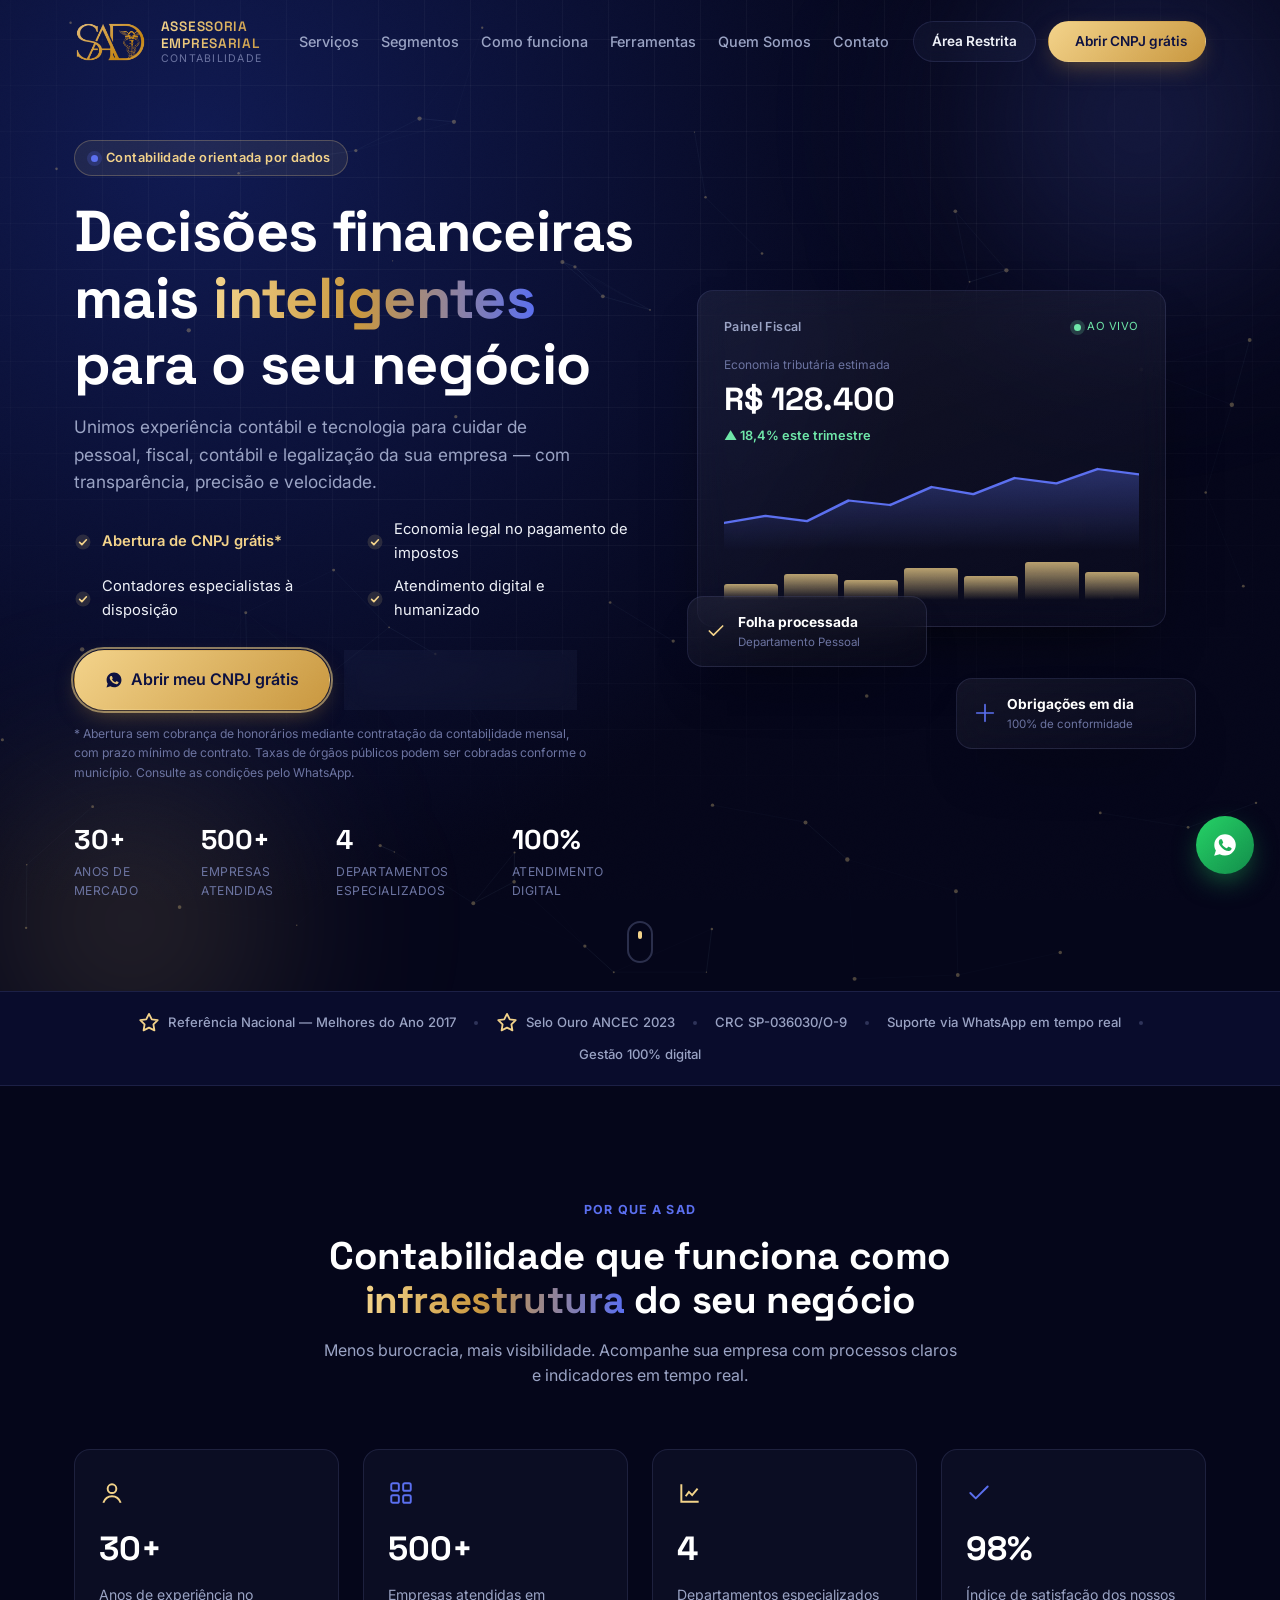
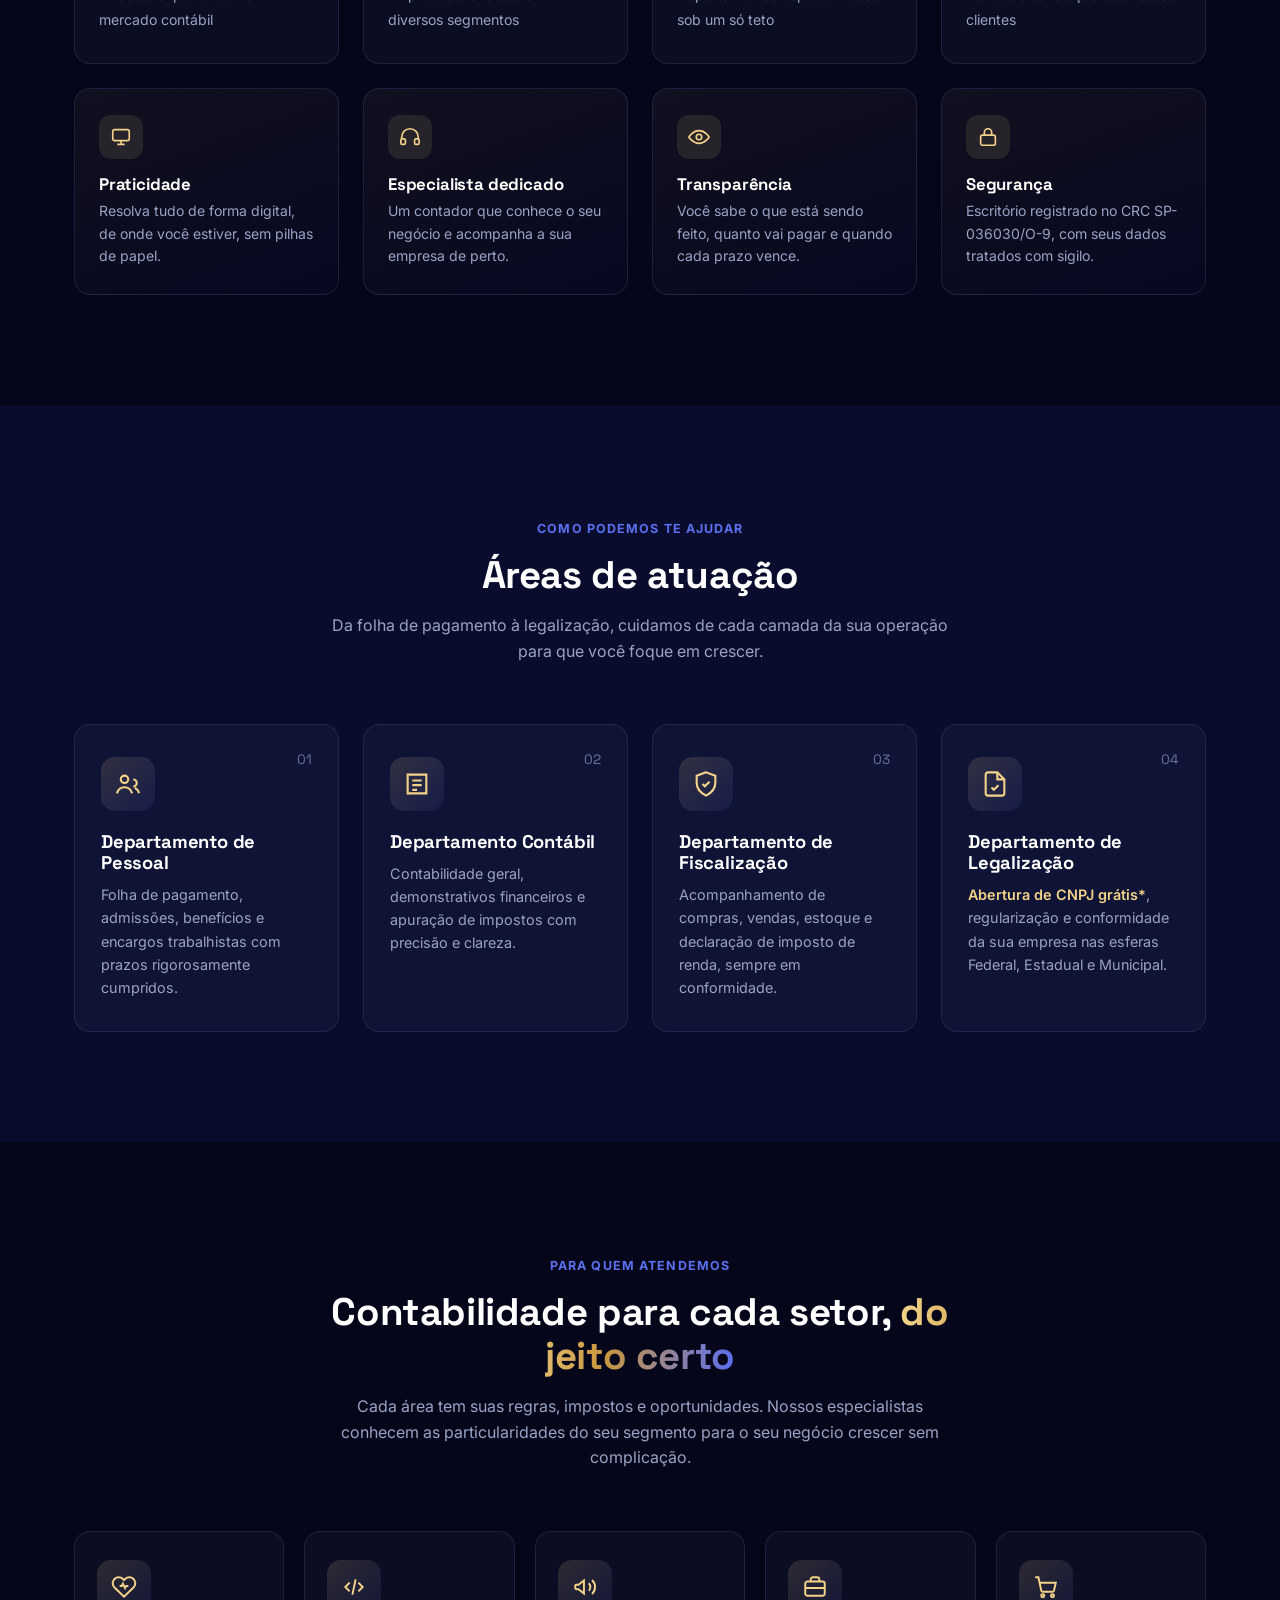
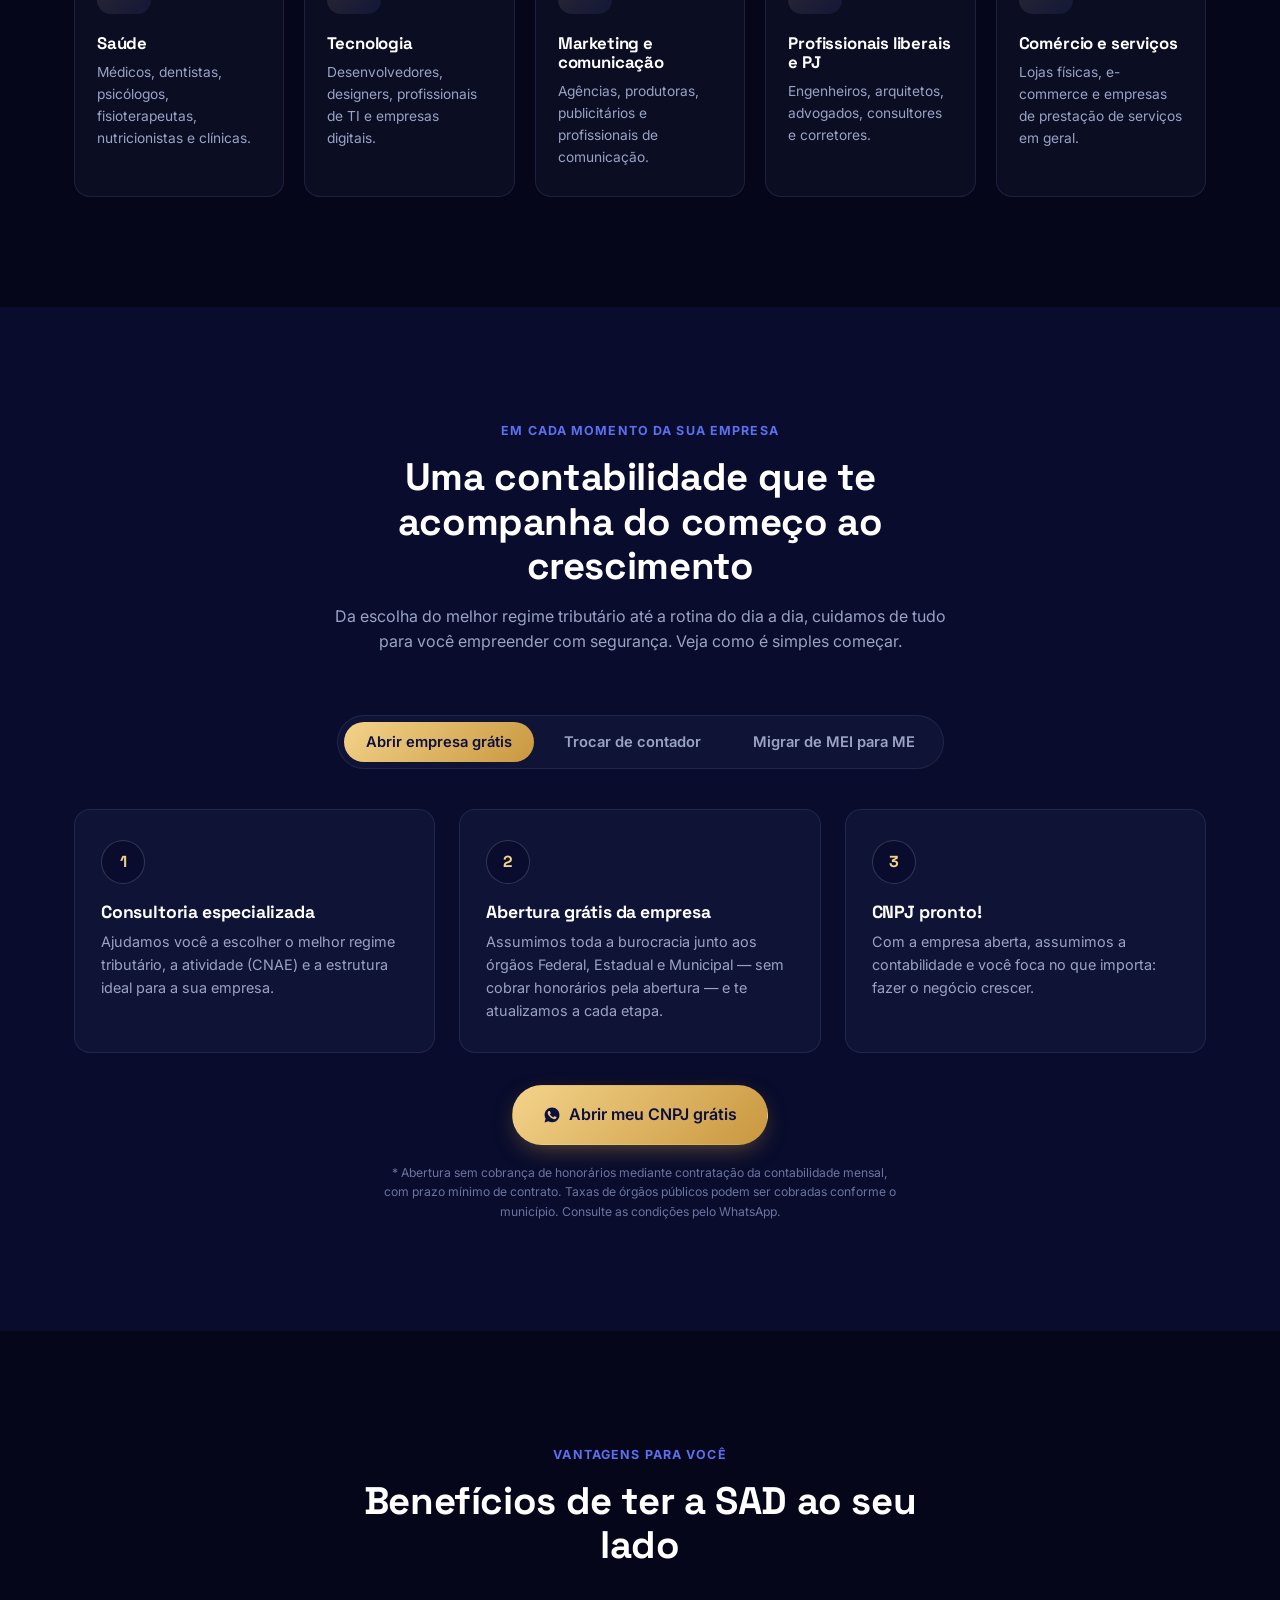
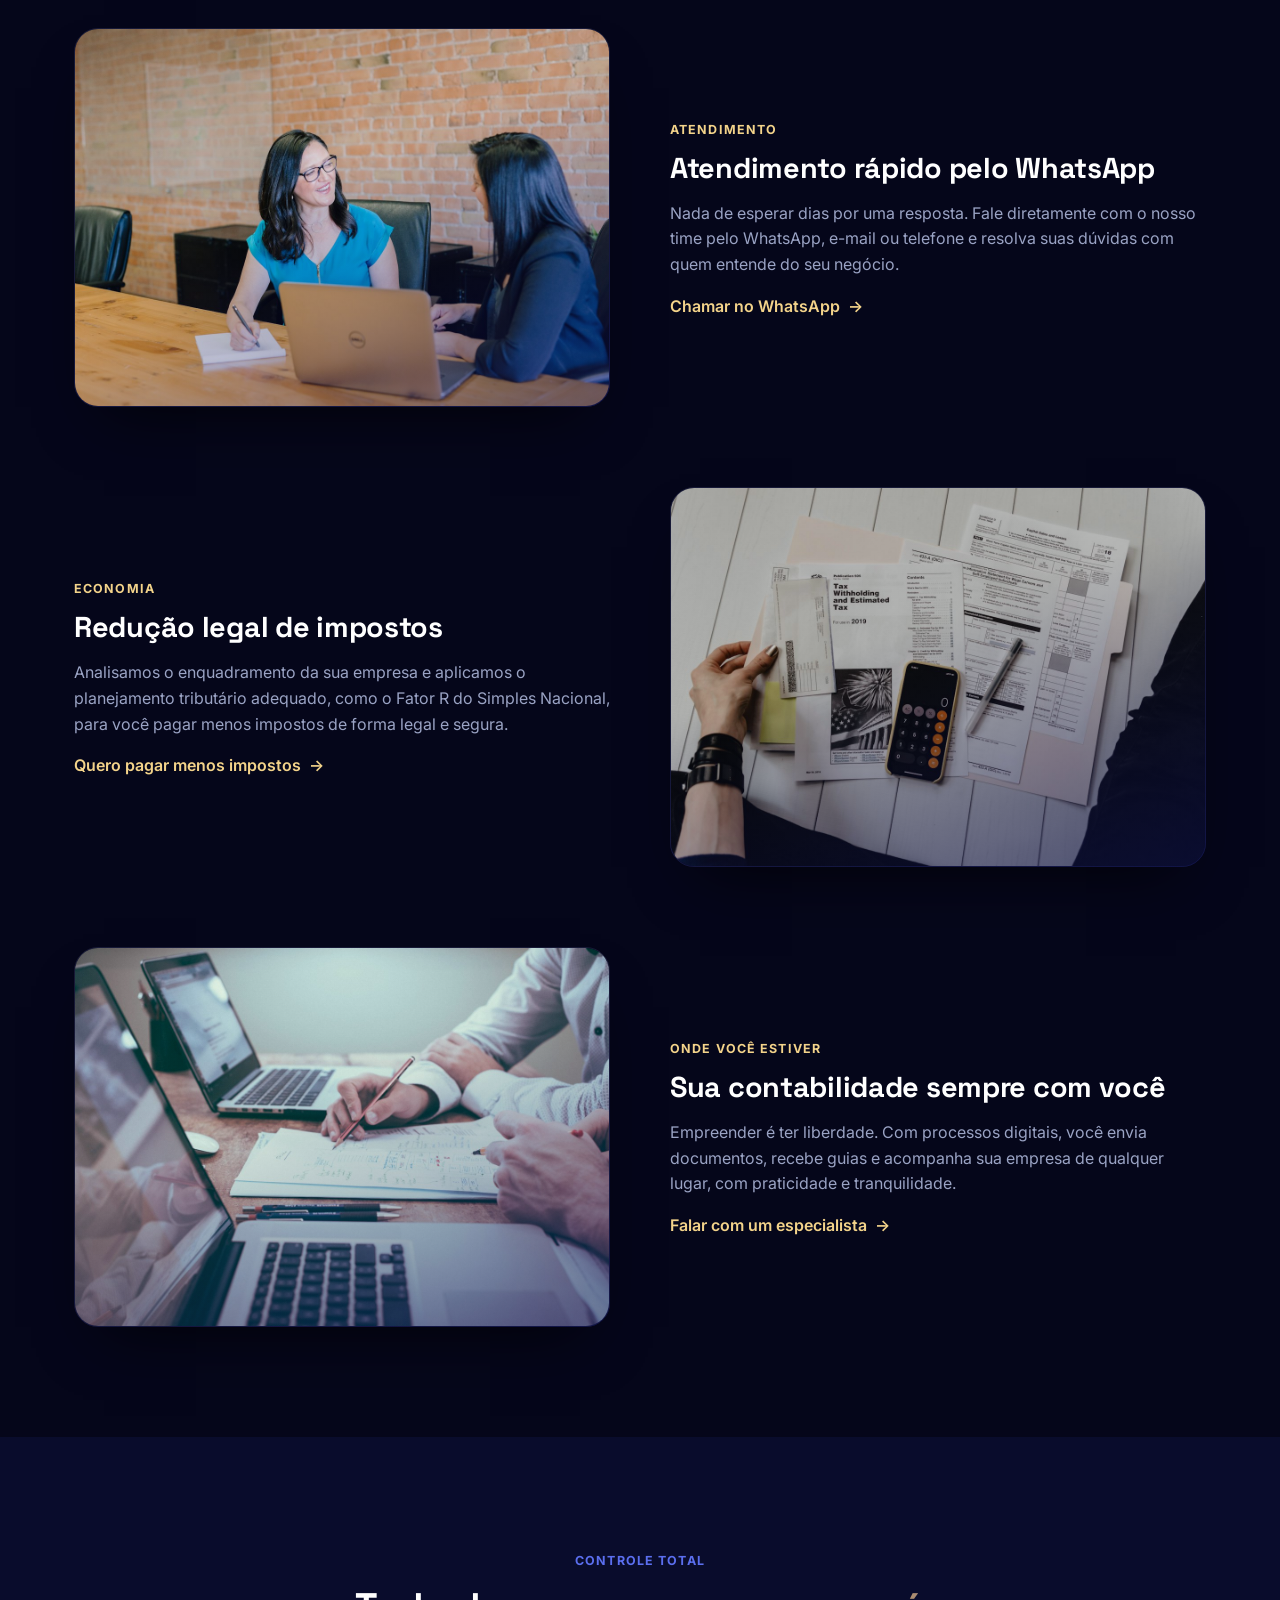
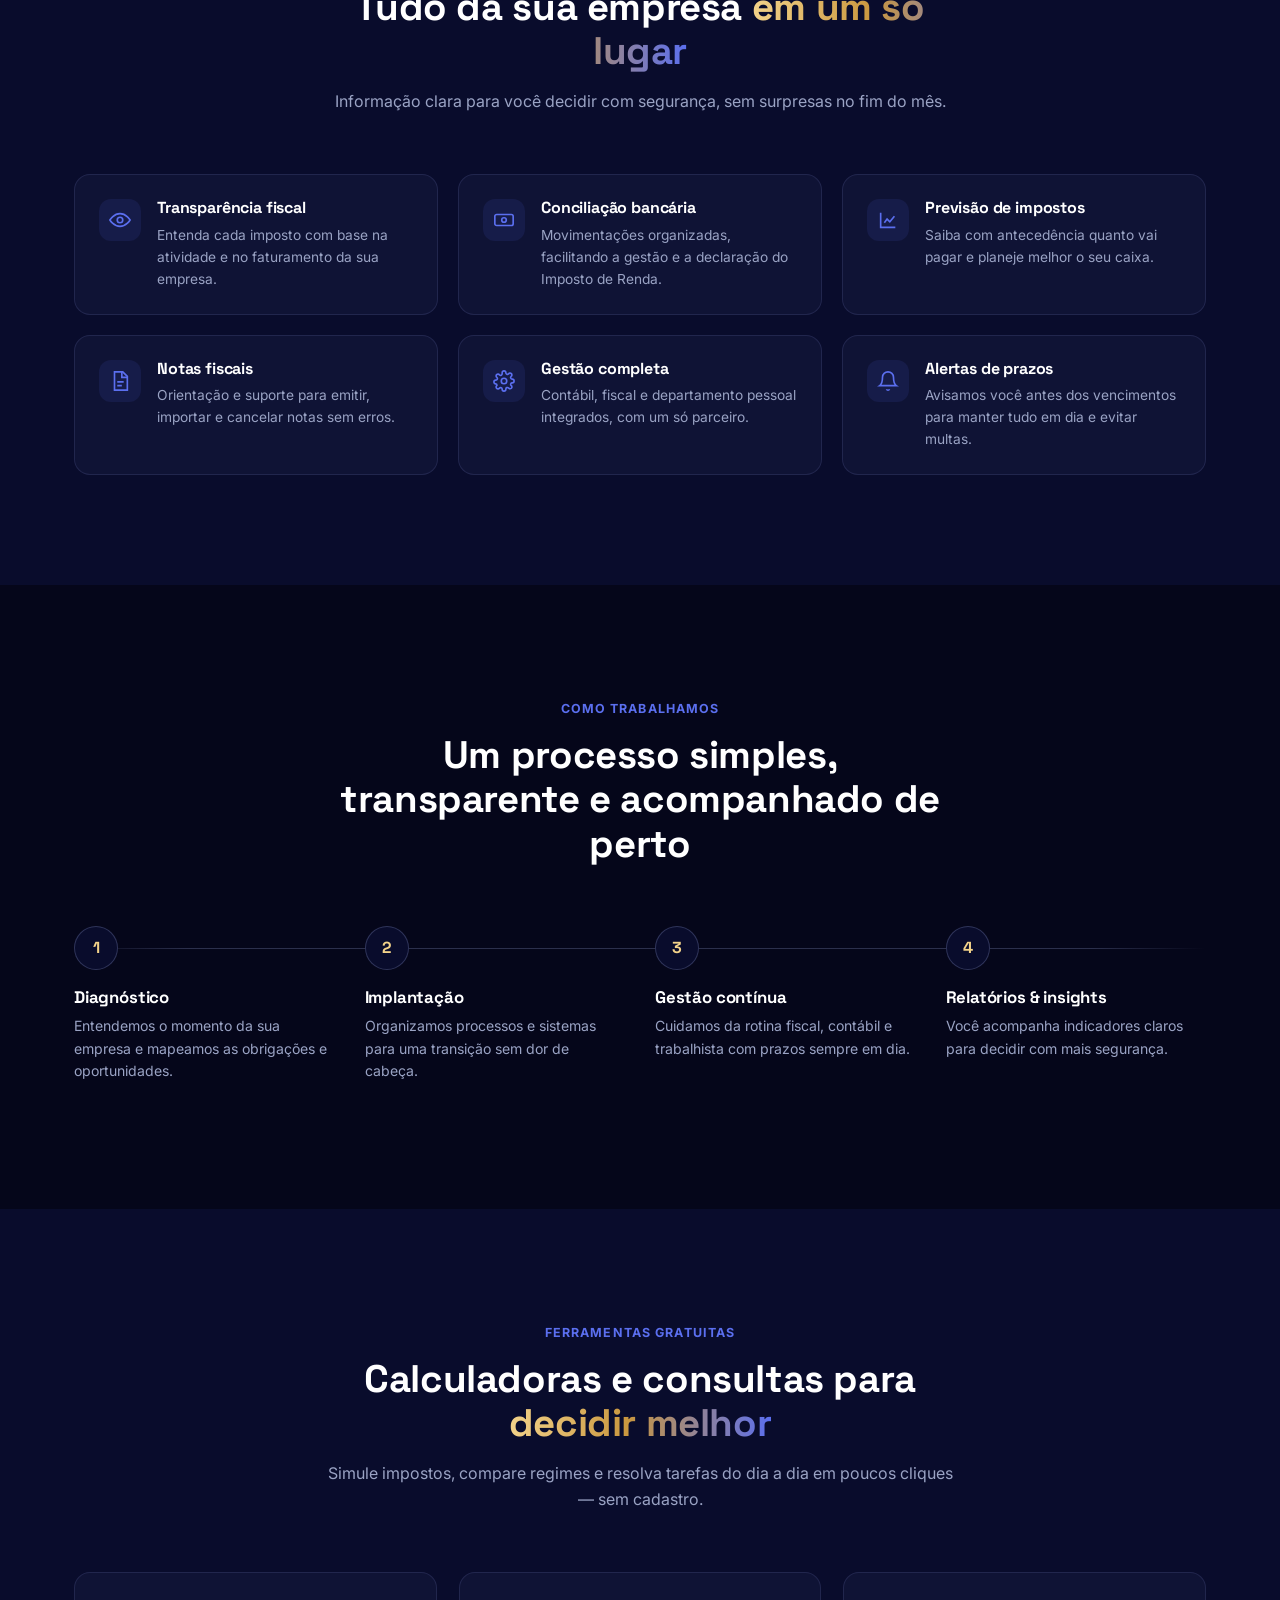
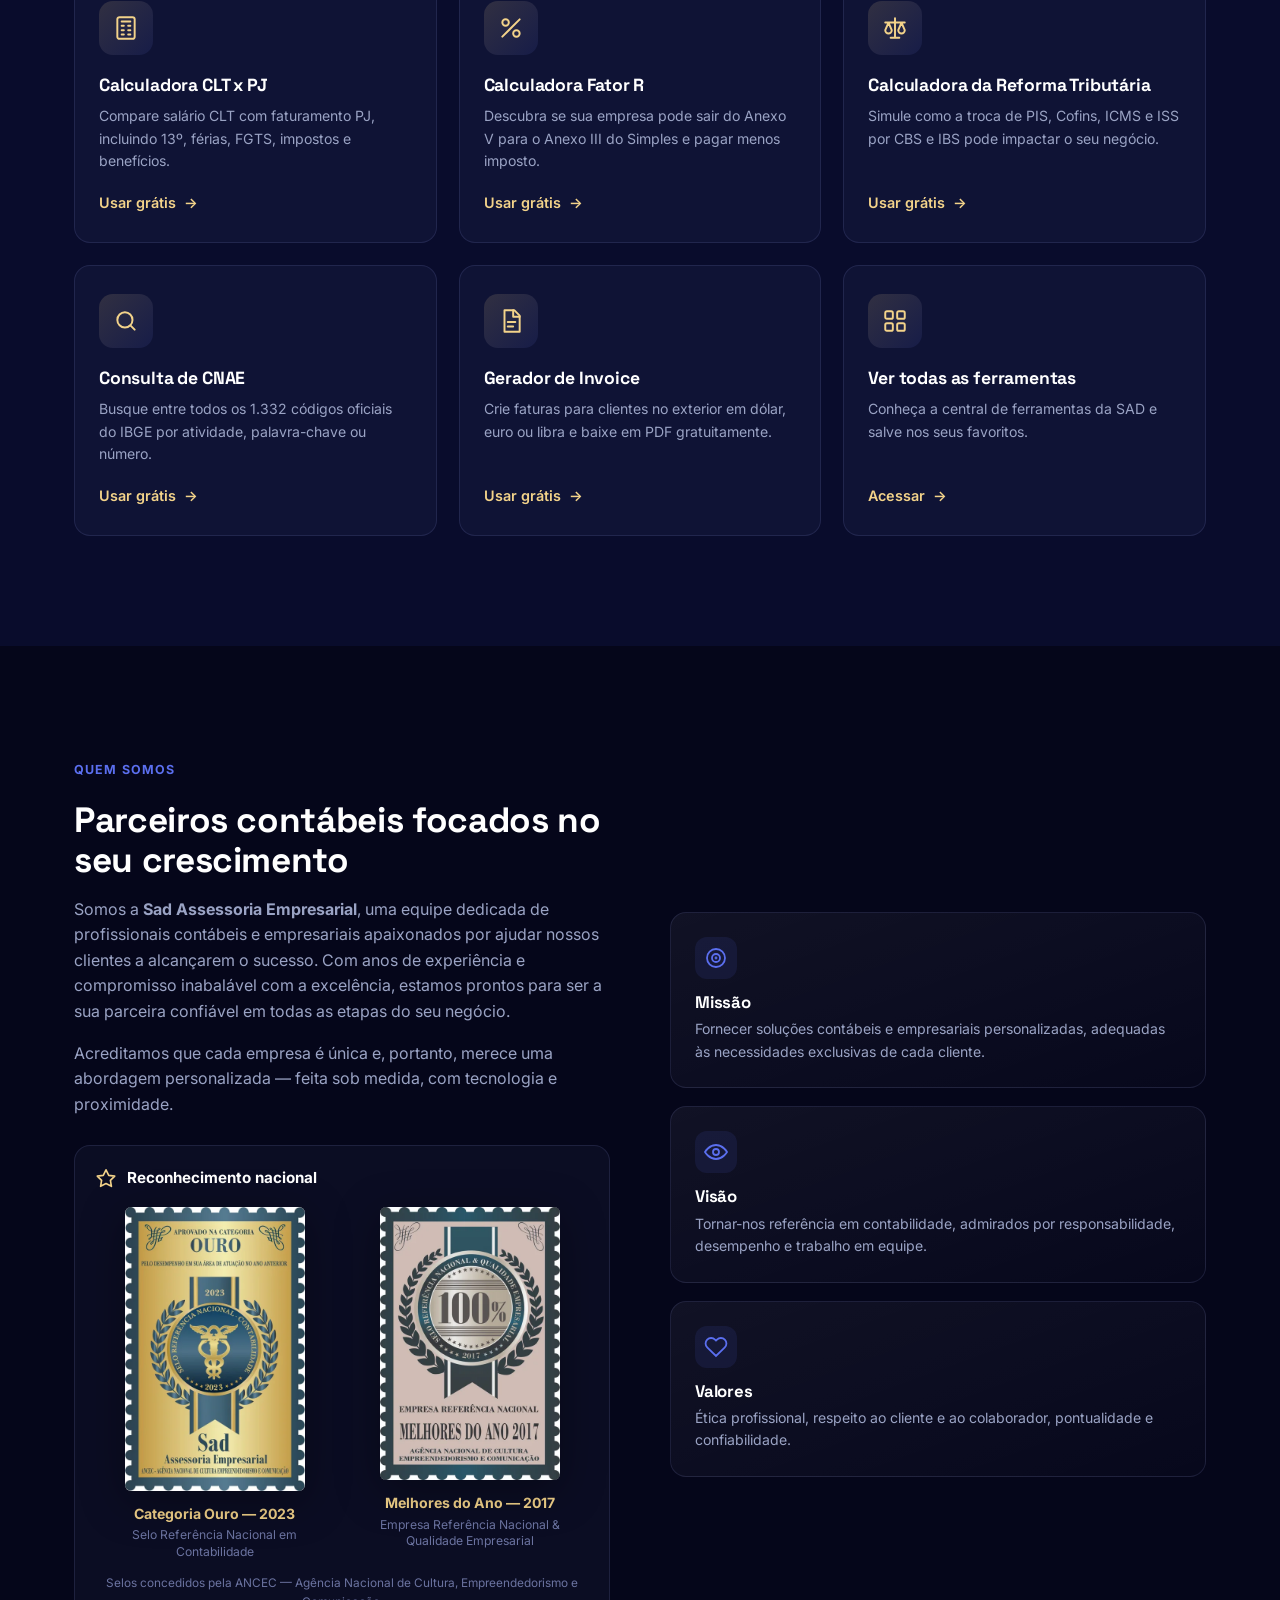
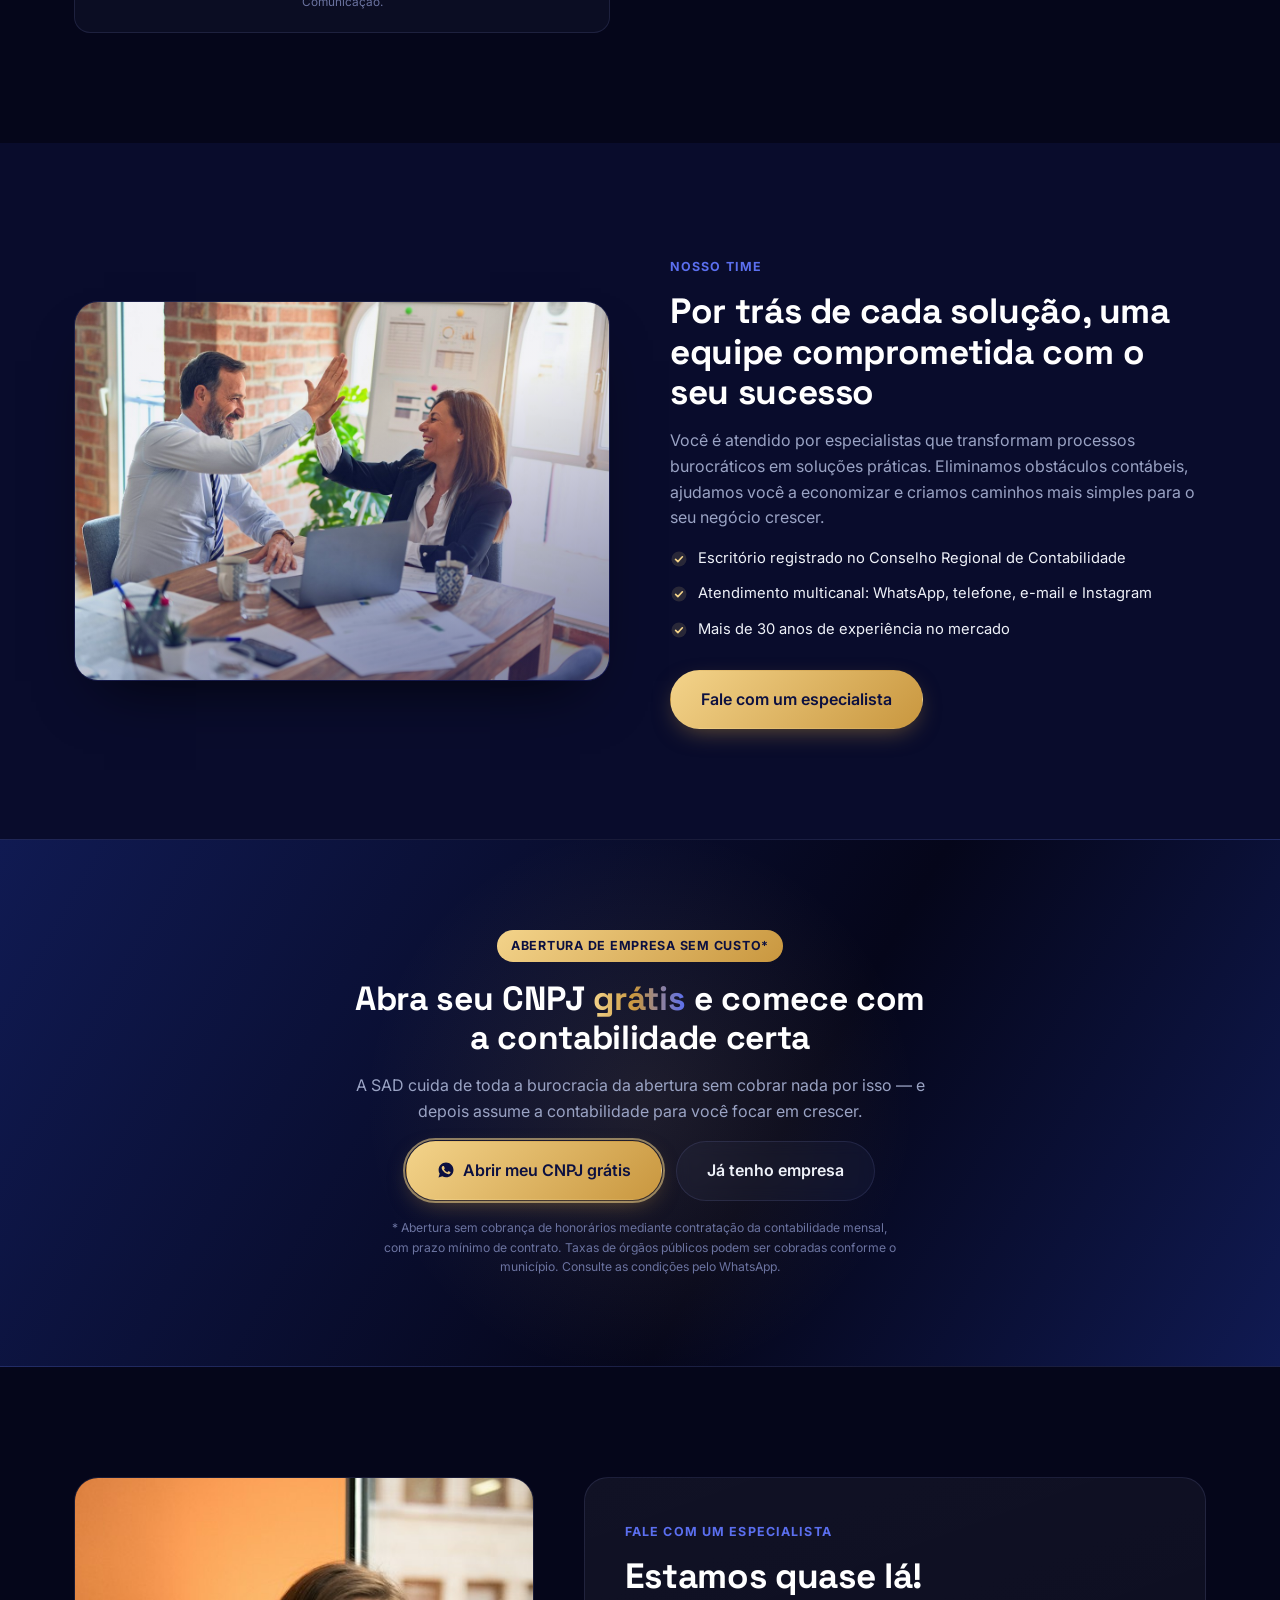
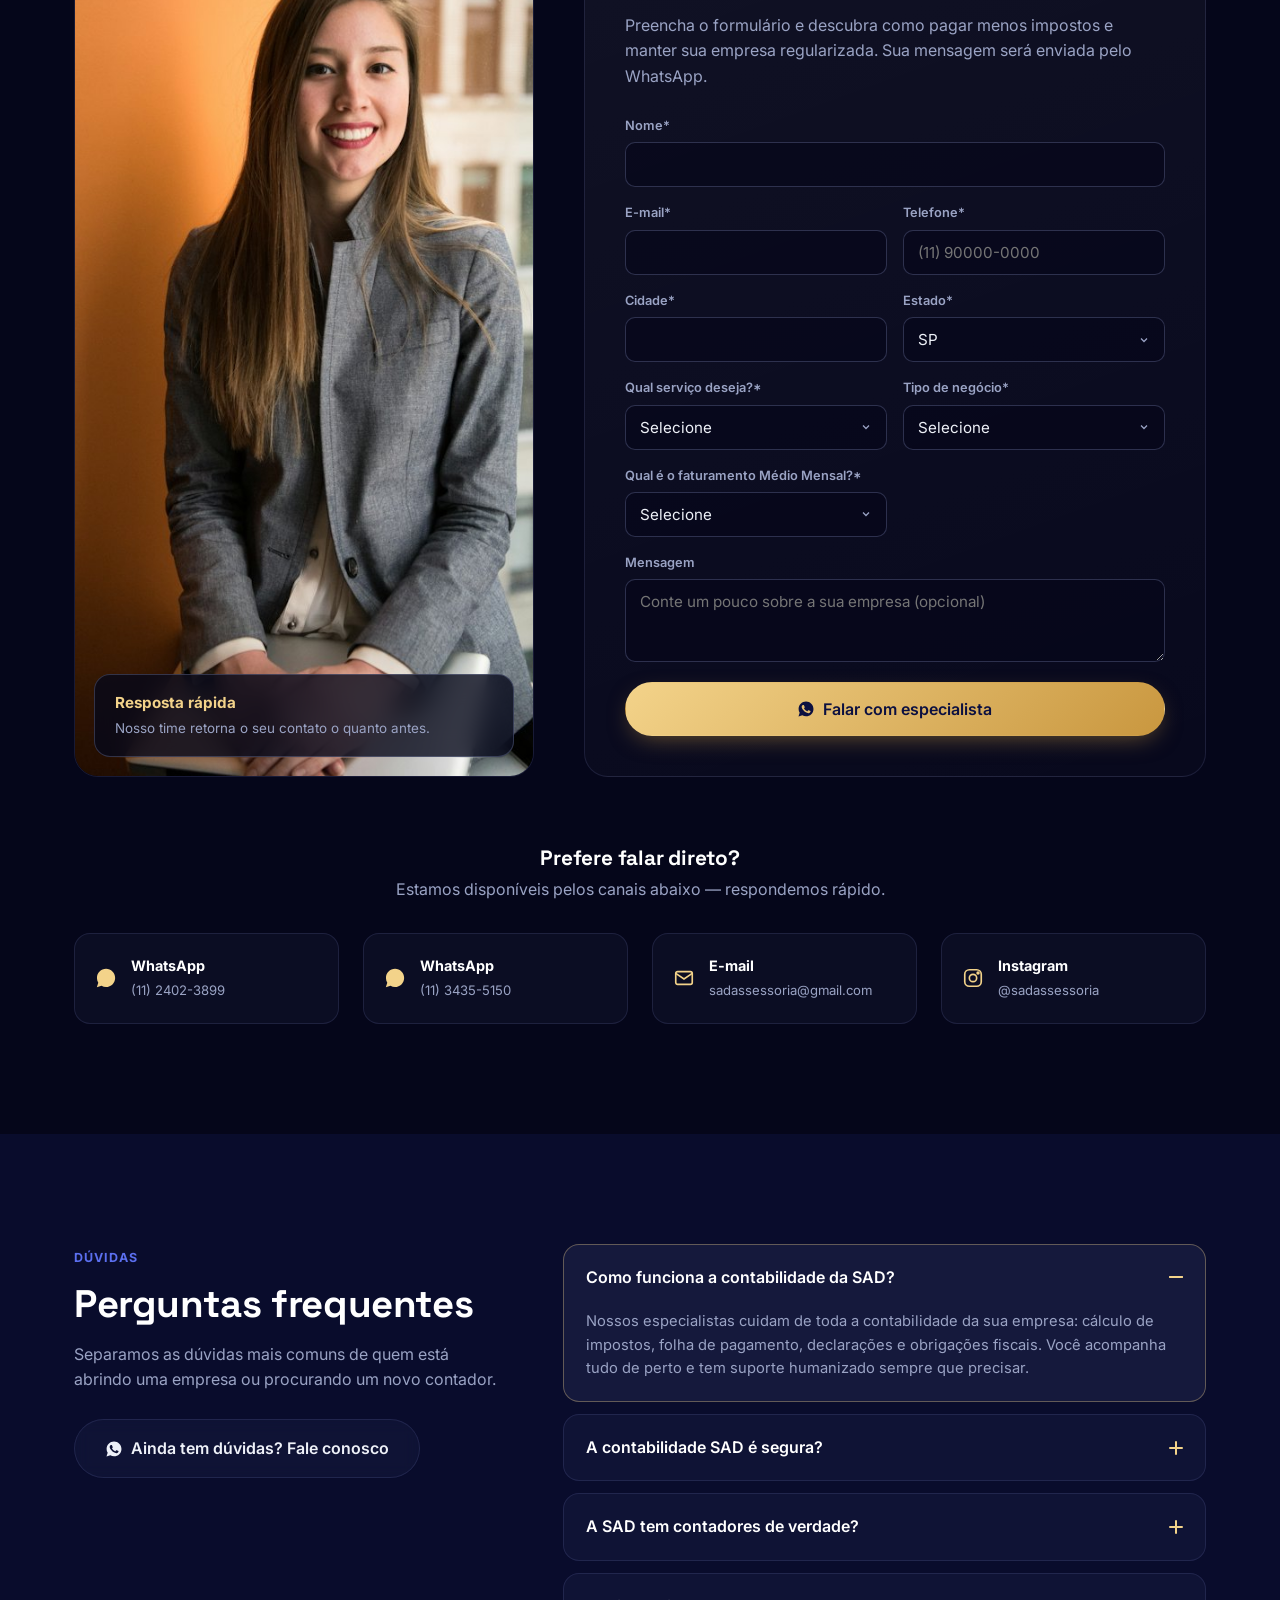
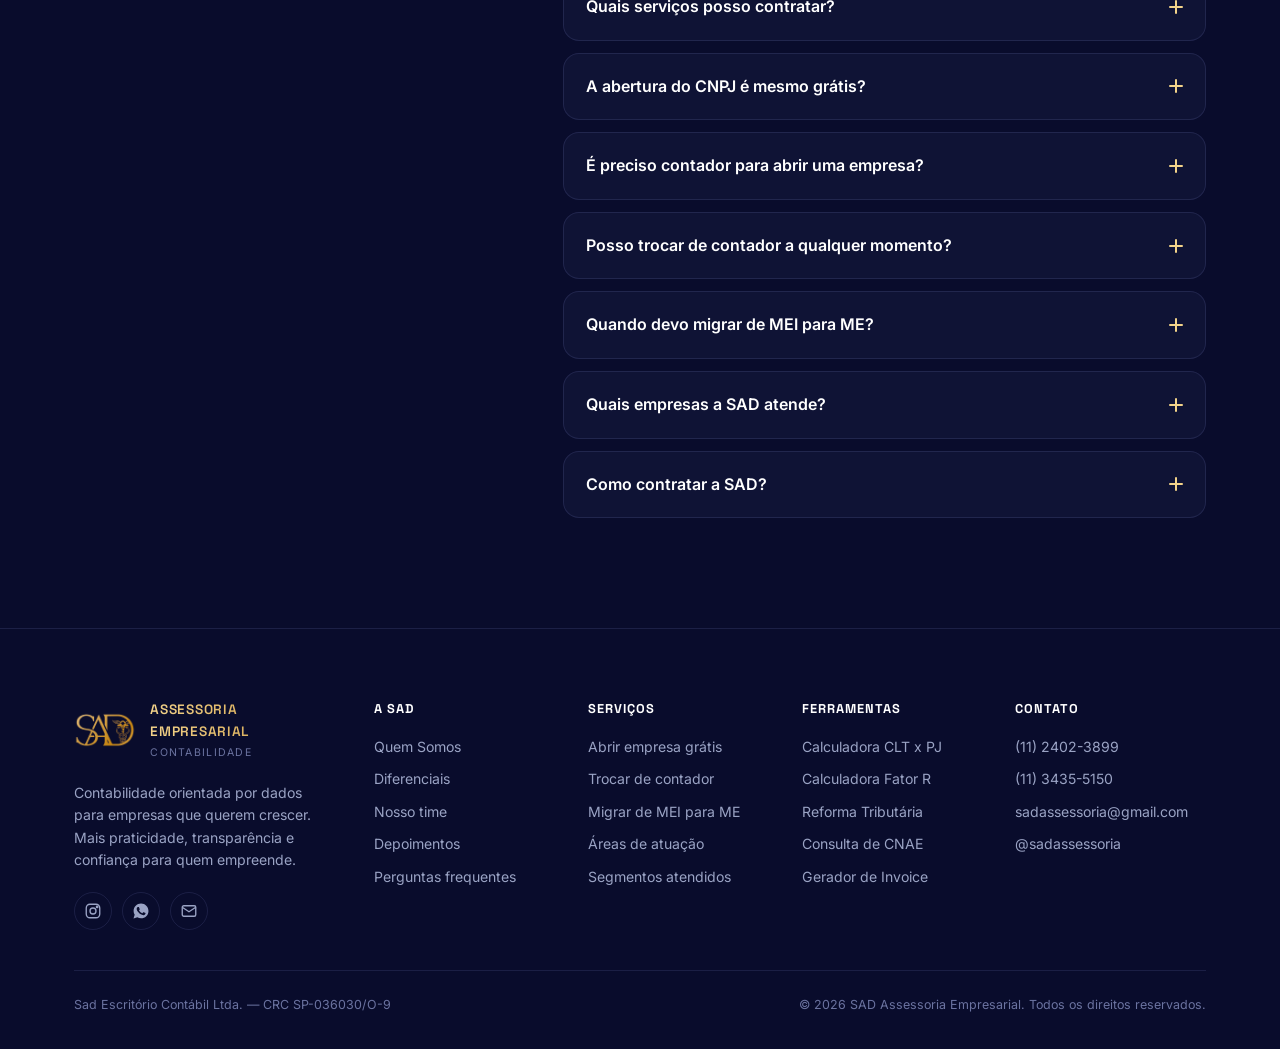
==== commit c506f767: "Adicionar selos Referência Nacional 2017 e Ouro 2023 na versão atual Aplica sobre a versão mais rece" ====
--- a/index.html
+++ b/index.html
@@ -45,7 +45,7 @@
     </nav>
 
     <div class="header-actions">
-      <a class="btn btn-ghost btn-sm" href="#contato">Área Restrita</a>
+      <a class="btn btn-ghost btn-sm" href="https://vip.acessorias.com/sadassessoriaempresarial">Área Restrita</a>
       <a class="btn btn-primary btn-sm" href="https://wa.me/551124023899?text=Ol%C3%A1%21%20Quero%20abrir%20meu%20CNPJ%20gr%C3%A1tis%20com%20a%20SAD." target="_blank" rel="noopener">
         <svg width="16" height="16" viewBox="0 0 24 24" fill="currentColor" aria-hidden="true"><path d="M12.04 2C6.58 2 2.13 6.45 2.13 11.91c0 1.87.5 3.62 1.44 5.14L2 22l5.1-1.53a9.87 9.87 0 0 0 4.94 1.32h.01c5.46 0 9.91-4.45 9.91-9.91C21.96 6.45 17.5 2 12.04 2Zm5.8 14.16c-.24.68-1.4 1.3-1.94 1.38-.5.08-1.12.11-1.8-.12-.42-.13-.96-.31-1.66-.6-2.92-1.26-4.82-4.2-4.97-4.4-.14-.19-1.2-1.59-1.2-3.03 0-1.44.75-2.15 1.02-2.44.27-.29.6-.36.8-.36.2 0 .4 0 .57.01.18.01.43-.07.67.51.24.6.83 2.06.9 2.21.07.15.12.33.02.53-.1.19-.15.31-.3.48-.15.17-.31.38-.44.51-.15.15-.3.31-.13.6.17.29.76 1.25 1.63 2.03 1.12 1 2.06 1.31 2.35 1.46.29.15.46.13.63-.08.17-.2.72-.84.91-1.13.19-.29.38-.24.63-.14.26.1 1.63.77 1.91.91.29.15.48.22.55.34.07.13.07.7-.17 1.38Z"/></svg>
         <span class="btn-label">Abrir CNPJ grátis</span>
@@ -158,7 +158,12 @@
   <div class="container trust-inner">
     <div class="trust-badge">
       <svg width="22" height="22" viewBox="0 0 24 24" fill="none" stroke="#f3d38a" stroke-width="2"><path d="M12 2l3 6 6.5.9-4.7 4.6 1.1 6.5L12 17l-5.9 3 1.1-6.5L2.5 8.9 9 8l3-6Z" stroke-linejoin="round"/></svg>
-      Selo Referência Nacional — Ouro 2023 e Melhores do Ano 2017
+      Referência Nacional — Melhores do Ano 2017
+    </div>
+    <span class="trust-sep"></span>
+    <div class="trust-badge">
+      <svg width="22" height="22" viewBox="0 0 24 24" fill="none" stroke="#f3d38a" stroke-width="2"><path d="M12 2l3 6 6.5.9-4.7 4.6 1.1 6.5L12 17l-5.9 3 1.1-6.5L2.5 8.9 9 8l3-6Z" stroke-linejoin="round"/></svg>
+      Selo Ouro ANCEC 2023
     </div>
     <span class="trust-sep"></span>
     <div class="trust-badge">CRC SP-036030/O-9</div>
@@ -538,10 +543,10 @@
         </div>
         <div class="awards-grid">
           <figure class="award-seal">
-            <a href="assets/selo-ouro-2023.jpg" target="_blank" rel="noopener">
+            <a href="assets/img/selo-ouro-2023.jpg" target="_blank" rel="noopener">
               <picture>
-                <source srcset="assets/selo-ouro-2023.webp" type="image/webp">
-                <img src="assets/selo-ouro-2023.jpg" width="456" height="720" loading="lazy" alt="Selo Referência Nacional Contabilidade 2023 — aprovado na categoria Ouro, concedido à Sad Assessoria Empresarial pela ANCEC">
+                <source srcset="assets/img/selo-ouro-2023.webp" type="image/webp">
+                <img src="assets/img/selo-ouro-2023.jpg" width="456" height="720" loading="lazy" alt="Selo Referência Nacional Contabilidade 2023 — aprovado na categoria Ouro, concedido à Sad Assessoria Empresarial pela ANCEC">
               </picture>
             </a>
             <figcaption>
@@ -550,10 +555,10 @@
             </figcaption>
           </figure>
           <figure class="award-seal">
-            <a href="assets/selo-referencia-2017.jpg" target="_blank" rel="noopener">
+            <a href="assets/img/selo-referencia-2017.jpg" target="_blank" rel="noopener">
               <picture>
-                <source srcset="assets/selo-referencia-2017.webp" type="image/webp">
-                <img src="assets/selo-referencia-2017.jpg" width="474" height="720" loading="lazy" alt="Selo Empresa Referência Nacional &amp; Qualidade Empresarial — Melhores do Ano 2017, concedido pela ANCEC">
+                <source srcset="assets/img/selo-referencia-2017.webp" type="image/webp">
+                <img src="assets/img/selo-referencia-2017.jpg" width="474" height="720" loading="lazy" alt="Selo Empresa Referência Nacional &amp; Qualidade Empresarial — Melhores do Ano 2017, concedido pela ANCEC">
               </picture>
             </a>
             <figcaption>
@@ -610,32 +615,37 @@
   </div>
 </section>
 
-<!-- ===== DEPOIMENTOS ===== -->
-<!-- IMPORTANTE: substitua os textos e nomes abaixo por depoimentos REAIS de clientes da SAD (com autorização). -->
-<section class="section" id="depoimentos">
+<!-- ===== DEPOIMENTOS (AVALIAÇÕES GOOGLE) =====
+     As avaliações ficam em js/avaliacoes.js. Enquanto a lista estiver vazia,
+     a seção fica oculta. -->
+<section class="section reviews-section" id="depoimentos" hidden>
   <div class="container">
     <div class="section-head" data-reveal>
       <span class="section-tag">Depoimentos</span>
-      <h2>O que nossos clientes dizem</h2>
-      <p>Empresas de diversos segmentos confiam na SAD para cuidar da sua contabilidade de forma simples, eficiente e humanizada.</p>
-    </div>
-
-    <div class="testimonials">
-      <figure class="testimonial" data-reveal>
-        <div class="stars" aria-label="5 de 5 estrelas"><svg><use href="#i-star"/></svg><svg><use href="#i-star"/></svg><svg><use href="#i-star"/></svg><svg><use href="#i-star"/></svg><svg><use href="#i-star"/></svg></div>
-        <blockquote>“Espaço para o depoimento de um cliente real da SAD — conte como a contabilidade ficou mais simples no dia a dia.”</blockquote>
-        <figcaption><span class="avatar">NC</span><span><strong>Nome do Cliente</strong><small>Empresa · Segmento</small></span></figcaption>
-      </figure>
-      <figure class="testimonial" data-reveal data-reveal-delay="100">
-        <div class="stars" aria-label="5 de 5 estrelas"><svg><use href="#i-star"/></svg><svg><use href="#i-star"/></svg><svg><use href="#i-star"/></svg><svg><use href="#i-star"/></svg><svg><use href="#i-star"/></svg></div>
-        <blockquote>“Espaço para o depoimento de um cliente real da SAD — destaque o atendimento e a agilidade do time.”</blockquote>
-        <figcaption><span class="avatar">NC</span><span><strong>Nome do Cliente</strong><small>Empresa · Segmento</small></span></figcaption>
-      </figure>
-      <figure class="testimonial" data-reveal data-reveal-delay="200">
-        <div class="stars" aria-label="5 de 5 estrelas"><svg><use href="#i-star"/></svg><svg><use href="#i-star"/></svg><svg><use href="#i-star"/></svg><svg><use href="#i-star"/></svg><svg><use href="#i-star"/></svg></div>
-        <blockquote>“Espaço para o depoimento de um cliente real da SAD — fale sobre economia de impostos ou tranquilidade com os prazos.”</blockquote>
-        <figcaption><span class="avatar">NC</span><span><strong>Nome do Cliente</strong><small>Empresa · Segmento</small></span></figcaption>
-      </figure>
+      <h2>Quem confia na SAD <span class="text-gradient">recomenda</span></h2>
+      <p>Avaliações reais de clientes, direto do nosso perfil no Google.</p>
+    </div>
+
+    <div class="reviews-summary" data-reveal>
+      <svg class="google-logo" width="40" height="40" viewBox="0 0 48 48" aria-label="Google" role="img"><path fill="#FFC107" d="M43.6 20.1H42V20H24v8h11.3C33.7 32.7 29.2 36 24 36c-6.6 0-12-5.4-12-12s5.4-12 12-12c3.1 0 5.8 1.2 7.9 3.1l5.7-5.7C34 6.1 29.3 4 24 4 13 4 4 13 4 24s9 20 20 20 20-9 20-20c0-1.3-.1-2.6-.4-3.9Z"/><path fill="#FF3D00" d="m6.3 14.7 6.6 4.8C14.7 15.1 19 12 24 12c3.1 0 5.8 1.2 7.9 3.1l5.7-5.7C34 6.1 29.3 4 24 4 16.3 4 9.7 8.3 6.3 14.7Z"/><path fill="#4CAF50" d="M24 44c5.2 0 9.9-2 13.4-5.2l-6.2-5.2C29.2 35.1 26.7 36 24 36c-5.2 0-9.6-3.3-11.3-8l-6.5 5C9.5 39.6 16.2 44 24 44Z"/><path fill="#1976D2" d="M43.6 20.1H42V20H24v8h11.3c-.8 2.2-2.2 4.2-4.1 5.6l6.2 5.2C37 39.2 44 34 44 24c0-1.3-.1-2.6-.4-3.9Z"/></svg>
+      <div class="reviews-score">
+        <strong id="reviewsRating">–</strong>
+        <span class="g-stars" id="reviewsStars" style="--rating: 0"></span>
+      </div>
+      <span class="reviews-count" id="reviewsCount"></span>
+      <a class="btn btn-ghost btn-sm" id="reviewsLink" href="#" target="_blank" rel="noopener" hidden>Ver todas no Google</a>
+    </div>
+
+    <div class="reviews-carousel" data-reveal>
+      <div class="reviews-track" id="reviewsTrack" tabindex="0" aria-label="Avaliações de clientes"></div>
+      <div class="reviews-nav">
+        <button class="reviews-arrow" id="reviewsPrev" aria-label="Avaliação anterior">
+          <svg width="18" height="18" viewBox="0 0 24 24" fill="none" stroke="currentColor" stroke-width="2.2"><path d="m15 18-6-6 6-6"/></svg>
+        </button>
+        <button class="reviews-arrow" id="reviewsNext" aria-label="Próxima avaliação">
+          <svg width="18" height="18" viewBox="0 0 24 24" fill="none" stroke="currentColor" stroke-width="2.2"><path d="m9 18 6-6-6-6"/></svg>
+        </button>
+      </div>
     </div>
   </div>
 </section>
@@ -707,6 +717,15 @@
               <option>Outro</option>
             </select>
           </label>
+          <label class="field"><span>Qual é o faturamento Médio Mensal?*</span>
+            <select name="faturamento" required>
+              <option value="">Selecione</option>
+              <option>Até R$ 10.000,00</option>
+              <option>R$ 10.000,00 a R$ 50.000,00</option>
+              <option>R$ 50.000,00 a R$ 100.000,00</option>
+              <option>Acima de R$ 100.000,00</option>
+            </select>
+          </label>
           <label class="field full"><span>Mensagem</span><textarea name="mensagem" rows="3" placeholder="Conte um pouco sobre a sua empresa (opcional)"></textarea></label>
         </div>
 
@@ -756,7 +775,7 @@
         <div class="faq-body"><p>Nossos especialistas cuidam de toda a contabilidade da sua empresa: cálculo de impostos, folha de pagamento, declarações e obrigações fiscais. Você acompanha tudo de perto e tem suporte humanizado sempre que precisar.</p></div>
       </details>
       <details class="faq-item">
-        <summary>A contabilidade digital é segura?<span class="faq-icon" aria-hidden="true"></span></summary>
+        <summary>A contabilidade SAD é segura?<span class="faq-icon" aria-hidden="true"></span></summary>
         <div class="faq-body"><p>Sim. Somos um escritório registrado no Conselho Regional de Contabilidade (CRC SP-036030/O-9) e tratamos seus dados e documentos com total sigilo e responsabilidade.</p></div>
       </details>
       <details class="faq-item">
@@ -862,6 +881,7 @@
   <svg width="26" height="26" viewBox="0 0 24 24" fill="currentColor"><path d="M12.04 2C6.58 2 2.13 6.45 2.13 11.91c0 1.87.5 3.62 1.44 5.14L2 22l5.1-1.53a9.87 9.87 0 0 0 4.94 1.32h.01c5.46 0 9.91-4.45 9.91-9.91C21.96 6.45 17.5 2 12.04 2Zm5.8 14.16c-.24.68-1.4 1.3-1.94 1.38-.5.08-1.12.11-1.8-.12-.42-.13-.96-.31-1.66-.6-2.92-1.26-4.82-4.2-4.97-4.4-.14-.19-1.2-1.59-1.2-3.03 0-1.44.75-2.15 1.02-2.44.27-.29.6-.36.8-.36.2 0 .4 0 .57.01.18.01.43-.07.67.51.24.6.83 2.06.9 2.21.07.15.12.33.02.53-.1.19-.15.31-.3.48-.15.17-.31.38-.44.51-.15.15-.3.31-.13.6.17.29.76 1.25 1.63 2.03 1.12 1 2.06 1.31 2.35 1.46.29.15.46.13.63-.08.17-.2.72-.84.91-1.13.19-.29.38-.24.63-.14.26.1 1.63.77 1.91.91.29.15.48.22.55.34.07.13.07.7-.17 1.38Z"/></svg>
 </a>
 
+<script src="js/avaliacoes.js"></script>
 <script src="js/main.js"></script>
 </body>
 </html>
--- a/css/style.css
+++ b/css/style.css
@@ -527,6 +527,128 @@
 .value-card h3 { font-size: 1.05rem; color: #fff; margin-bottom: 6px; }
 .value-card p { font-size: 0.88rem; margin: 0; }
 
+/* ===================== GOOGLE REVIEWS ===================== */
+.reviews-section[hidden], .reviews-section [hidden] { display: none; }
+
+.reviews-summary {
+  display: flex;
+  align-items: center;
+  justify-content: center;
+  flex-wrap: wrap;
+  gap: 14px 22px;
+  width: fit-content;
+  max-width: 100%;
+  margin: 0 auto 48px;
+  padding: 16px 26px;
+  background: var(--surface);
+  border: 1px solid var(--border);
+  border-radius: 999px;
+}
+.google-logo { flex-shrink: 0; }
+.reviews-score { display: flex; flex-direction: column; line-height: 1.1; }
+.reviews-score strong { font-family: 'Space Grotesk', sans-serif; font-size: 1.7rem; color: #fff; }
+.reviews-count { font-size: 0.88rem; color: var(--text-dim); transition: color .2s; }
+.reviews-count:hover { color: var(--gold); }
+
+/* 5 estrelas com preenchimento proporcional à nota (--rating de 0 a 5) */
+.g-stars {
+  position: relative;
+  display: inline-block;
+  font-size: 1.05rem;
+  line-height: 1;
+  letter-spacing: 2px;
+}
+.g-stars::before { content: "★★★★★"; color: rgba(160, 175, 255, 0.2); }
+.g-stars::after {
+  content: "★★★★★";
+  position: absolute;
+  top: 0; left: 0;
+  width: calc(var(--rating) / 5 * 100%);
+  overflow: hidden;
+  white-space: nowrap;
+  color: var(--gold);
+}
+.g-stars-sm { font-size: 0.85rem; }
+
+.reviews-track {
+  display: flex;
+  gap: 20px;
+  overflow-x: auto;
+  scroll-snap-type: x mandatory;
+  scroll-behavior: smooth;
+  padding: 4px 2px 12px;
+  scrollbar-width: none;
+}
+.reviews-track::-webkit-scrollbar { display: none; }
+.reviews-track:focus-visible { outline: 2px solid var(--accent); outline-offset: 4px; border-radius: var(--radius-md); }
+
+.review-card {
+  flex: 0 0 calc((100% - 40px) / 3);
+  scroll-snap-align: start;
+  display: flex;
+  flex-direction: column;
+  gap: 18px;
+  background: linear-gradient(160deg, rgba(255,255,255,0.05), rgba(255,255,255,0.01));
+  border: 1px solid var(--border);
+  border-radius: var(--radius-md);
+  padding: 26px;
+  transition: border-color .3s;
+}
+.review-card:hover { border-color: rgba(243, 211, 138, 0.35); }
+
+.review-text {
+  margin: 0;
+  font-size: 0.92rem;
+  color: var(--text);
+  display: -webkit-box;
+  -webkit-line-clamp: 7;
+  -webkit-box-orient: vertical;
+  overflow: hidden;
+}
+.review-card.expanded .review-text { -webkit-line-clamp: unset; display: block; }
+.review-more {
+  align-self: flex-start;
+  margin-top: -10px;
+  padding: 0;
+  background: none;
+  border: none;
+  color: var(--gold);
+  font: inherit;
+  font-size: 0.82rem;
+  font-weight: 600;
+  cursor: pointer;
+}
+
+.review-author { display: flex; align-items: center; gap: 12px; margin-top: auto; }
+.review-avatar {
+  width: 42px; height: 42px;
+  flex-shrink: 0;
+  border-radius: 50%;
+  object-fit: cover;
+  background: var(--surface-strong);
+  display: flex; align-items: center; justify-content: center;
+  font-family: 'Space Grotesk', sans-serif;
+  font-weight: 700;
+  color: var(--gold);
+}
+.review-author strong { display: block; font-size: 0.9rem; color: #fff; }
+.review-author a:hover strong { color: var(--gold); }
+.review-meta { display: flex; align-items: center; gap: 8px; font-size: 0.76rem; color: var(--text-faint); }
+
+.reviews-nav { display: flex; justify-content: center; gap: 12px; margin-top: 26px; }
+.reviews-arrow {
+  width: 44px; height: 44px;
+  display: flex; align-items: center; justify-content: center;
+  border-radius: 50%;
+  border: 1px solid var(--border-strong);
+  background: var(--surface);
+  color: var(--text);
+  cursor: pointer;
+  transition: background .25s, border-color .25s, color .25s, opacity .25s;
+}
+.reviews-arrow:hover:not(:disabled) { background: linear-gradient(135deg, var(--gold), var(--gold-strong)); color: #0c1040; border-color: transparent; }
+.reviews-arrow:disabled { opacity: 0.35; cursor: default; }
+
 /* ===================== CTA BANNER ===================== */
 .cta-banner {
   position: relative;
@@ -941,6 +1063,7 @@
   .segments-grid { grid-template-columns: repeat(3, 1fr); }
   .mgmt-grid { grid-template-columns: repeat(2, 1fr); }
   .testimonials { grid-template-columns: 1fr 1fr; }
+  .review-card { flex-basis: calc((100% - 20px) / 2); }
   .feature-row, .lead-wrap, .faq-wrap { grid-template-columns: 1fr; gap: 36px; }
   .feature-row.reverse .feature-media { order: 0; }
   .faq-wrap .section-head { position: static; }
@@ -973,6 +1096,8 @@
   .process-track { grid-template-columns: 1fr; }
   .hero-checks { grid-template-columns: 1fr; }
   .segments-grid, .mgmt-grid, .testimonials, .steps { grid-template-columns: 1fr; }
+  .review-card { flex-basis: 88%; }
+  .reviews-summary { border-radius: var(--radius-md); }
   .tab-list { border-radius: var(--radius-md); width: 100%; }
   .tab-btn { flex: 1 1 100%; }
   .lead-form { padding: 26px 20px; }
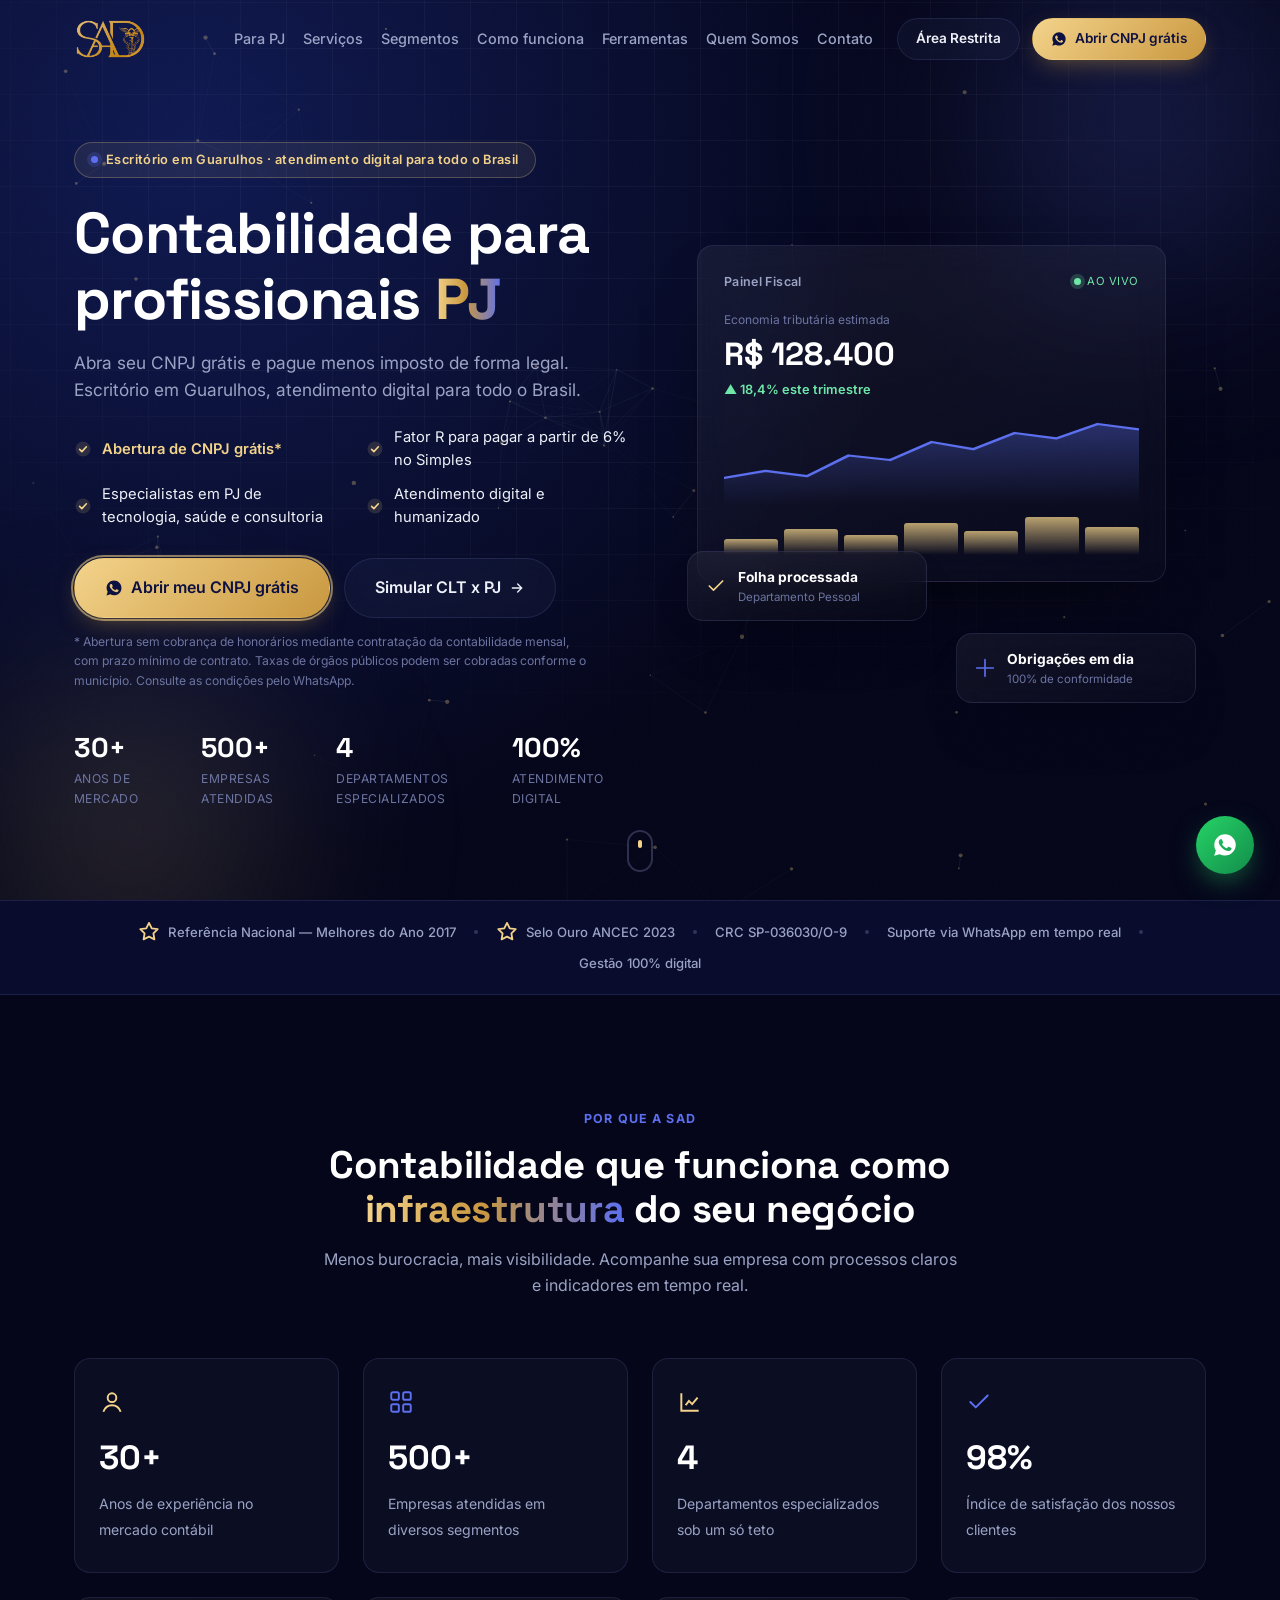
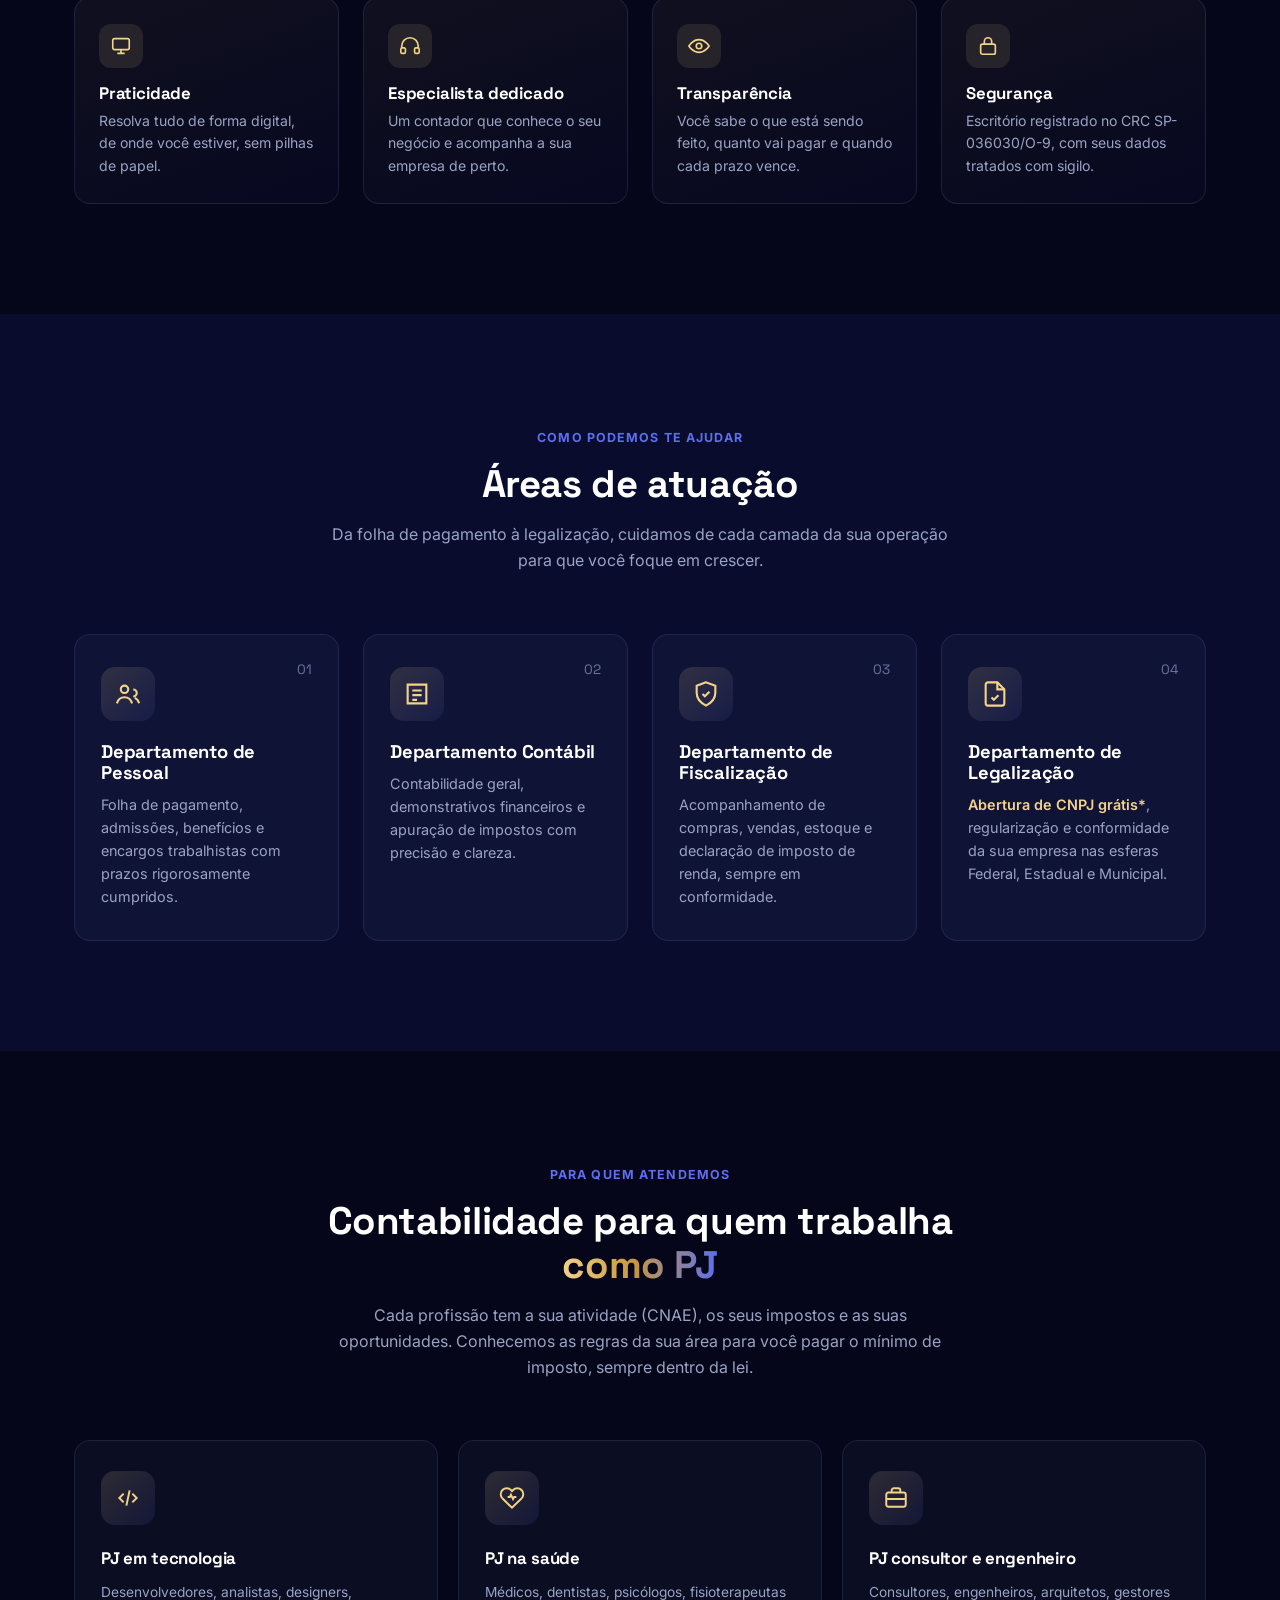
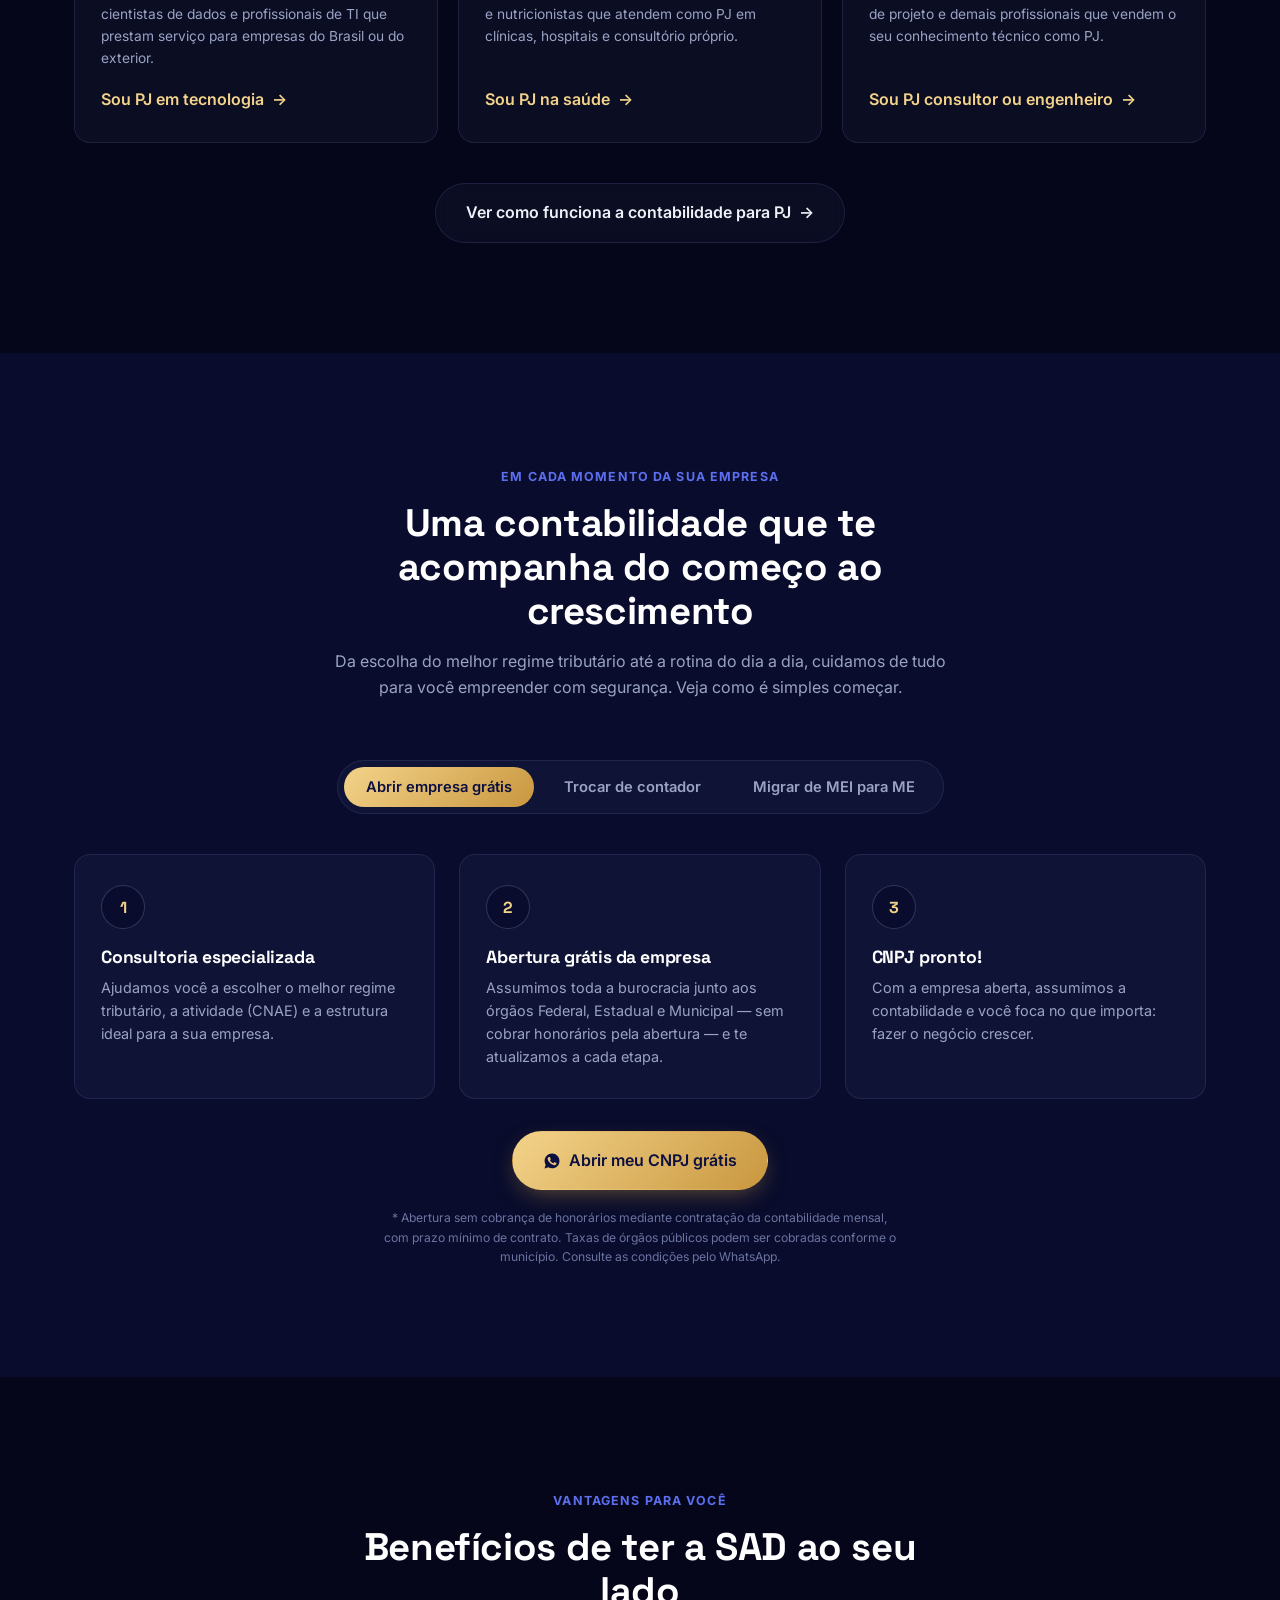
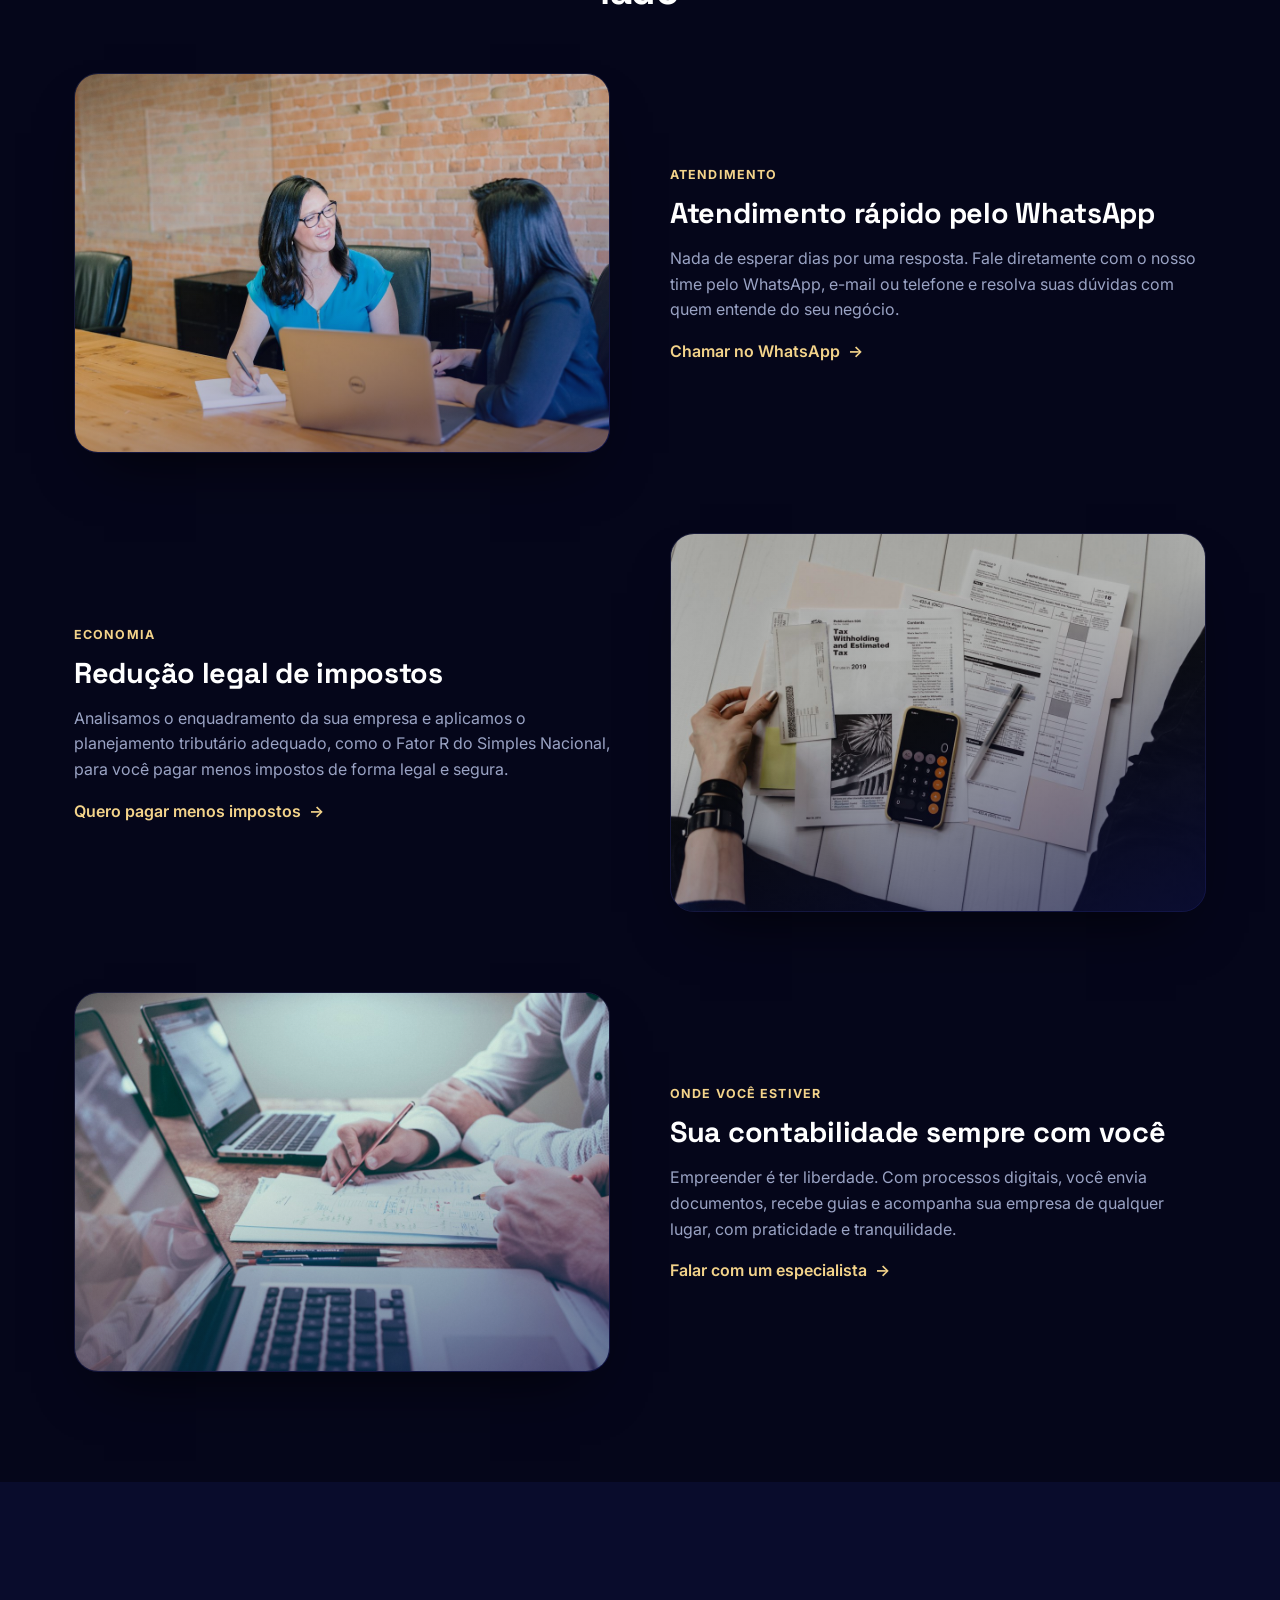
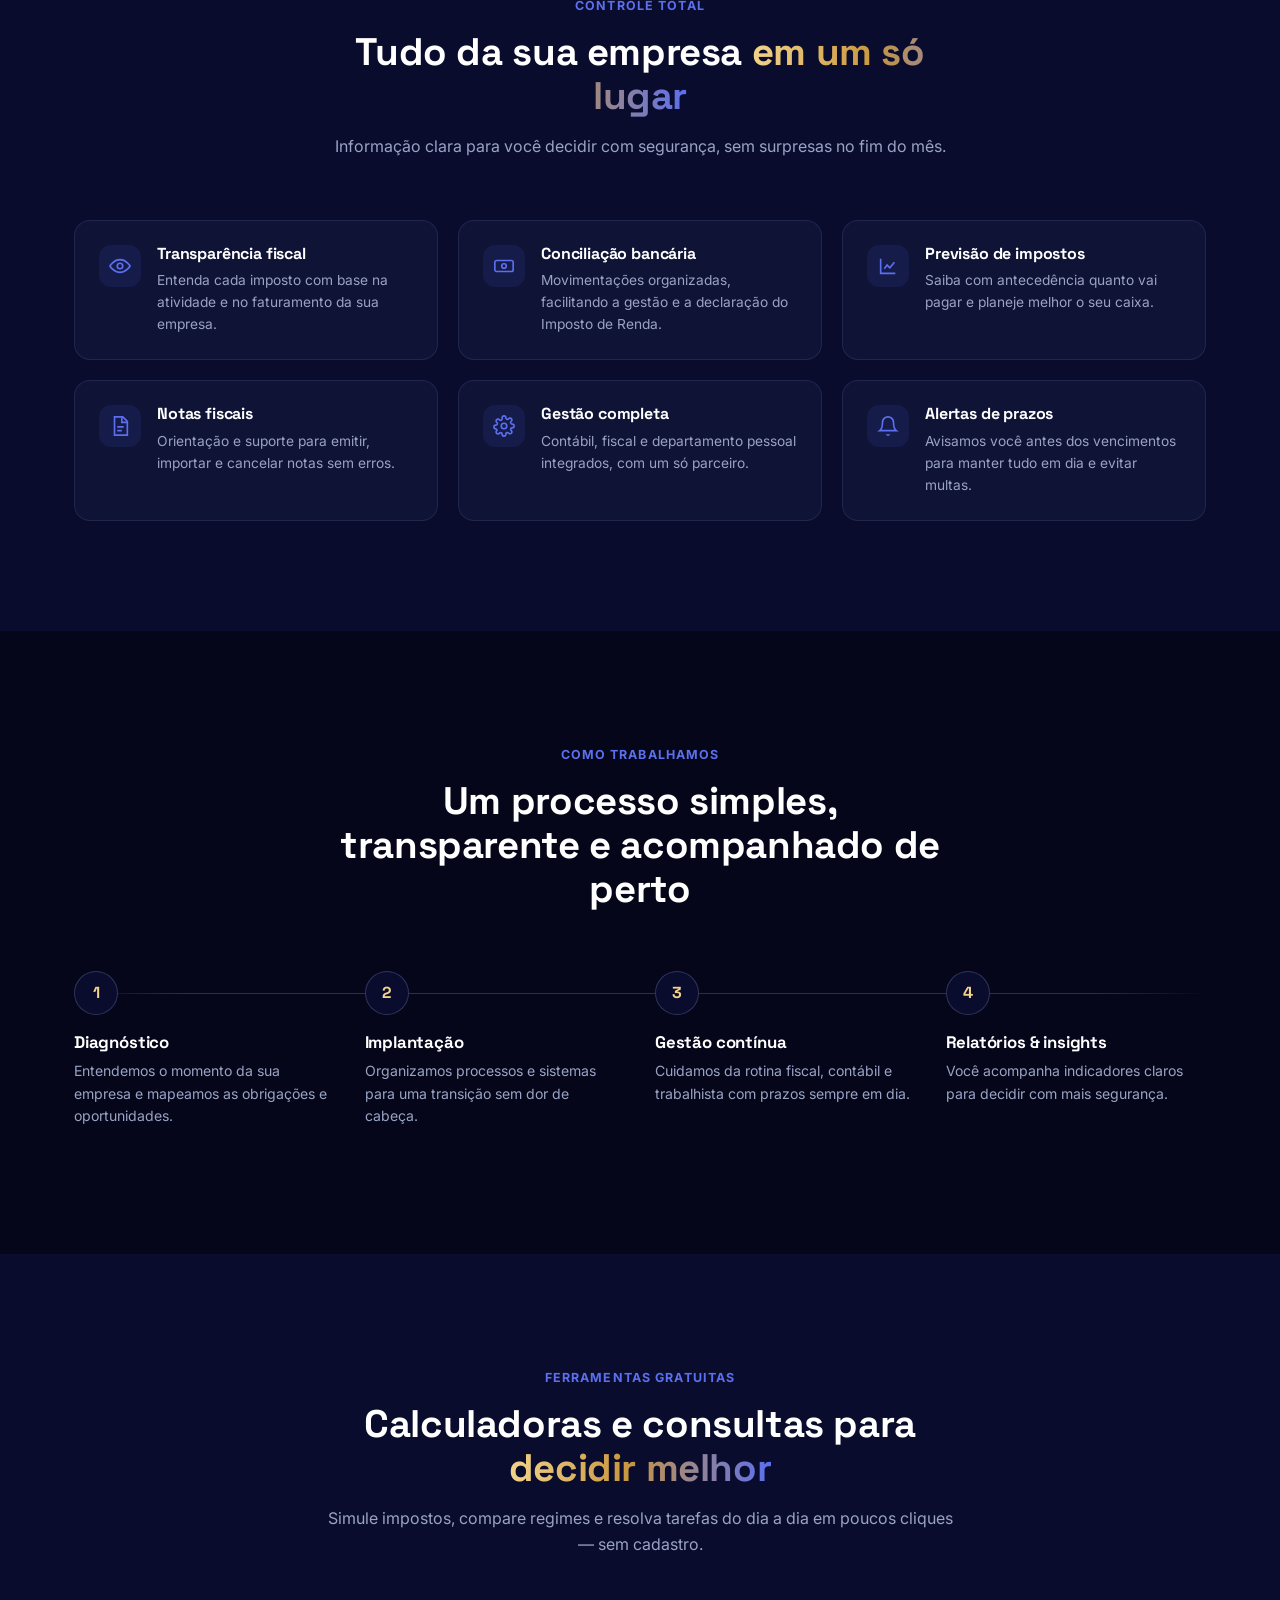
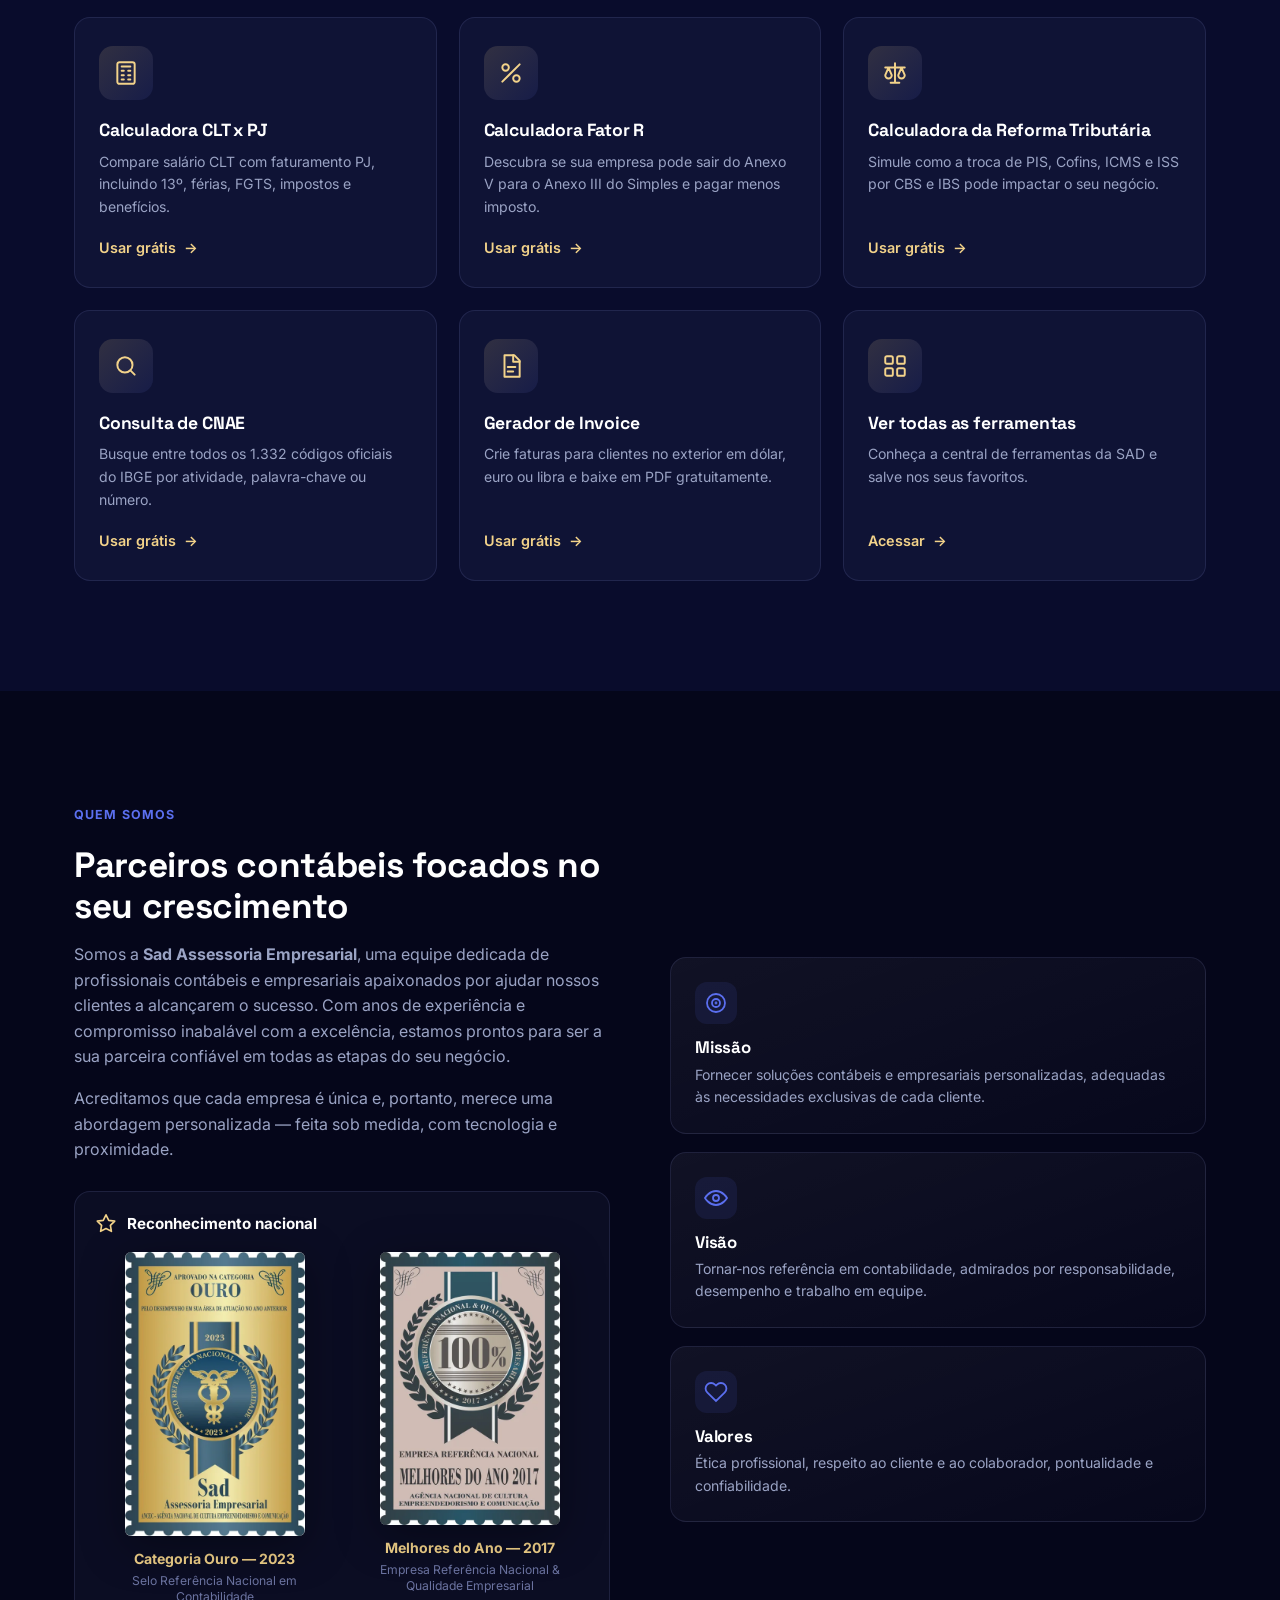
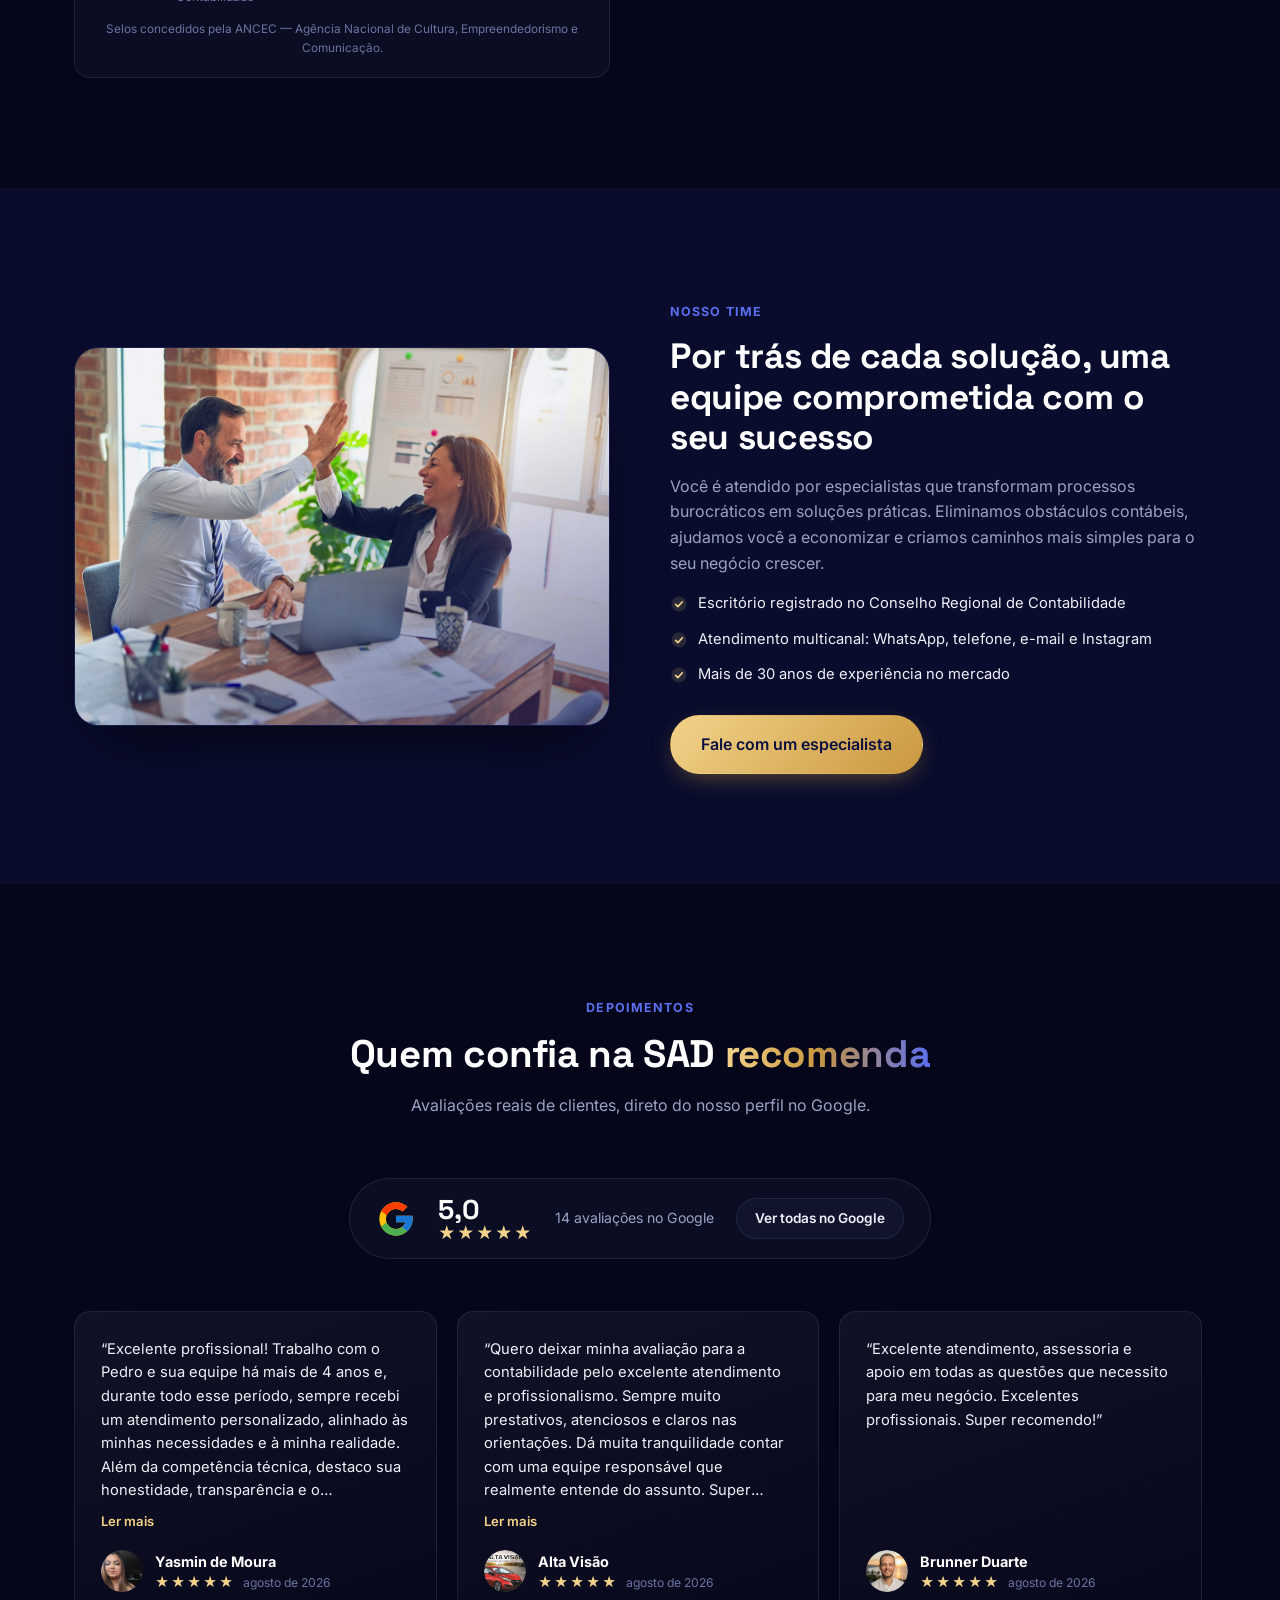
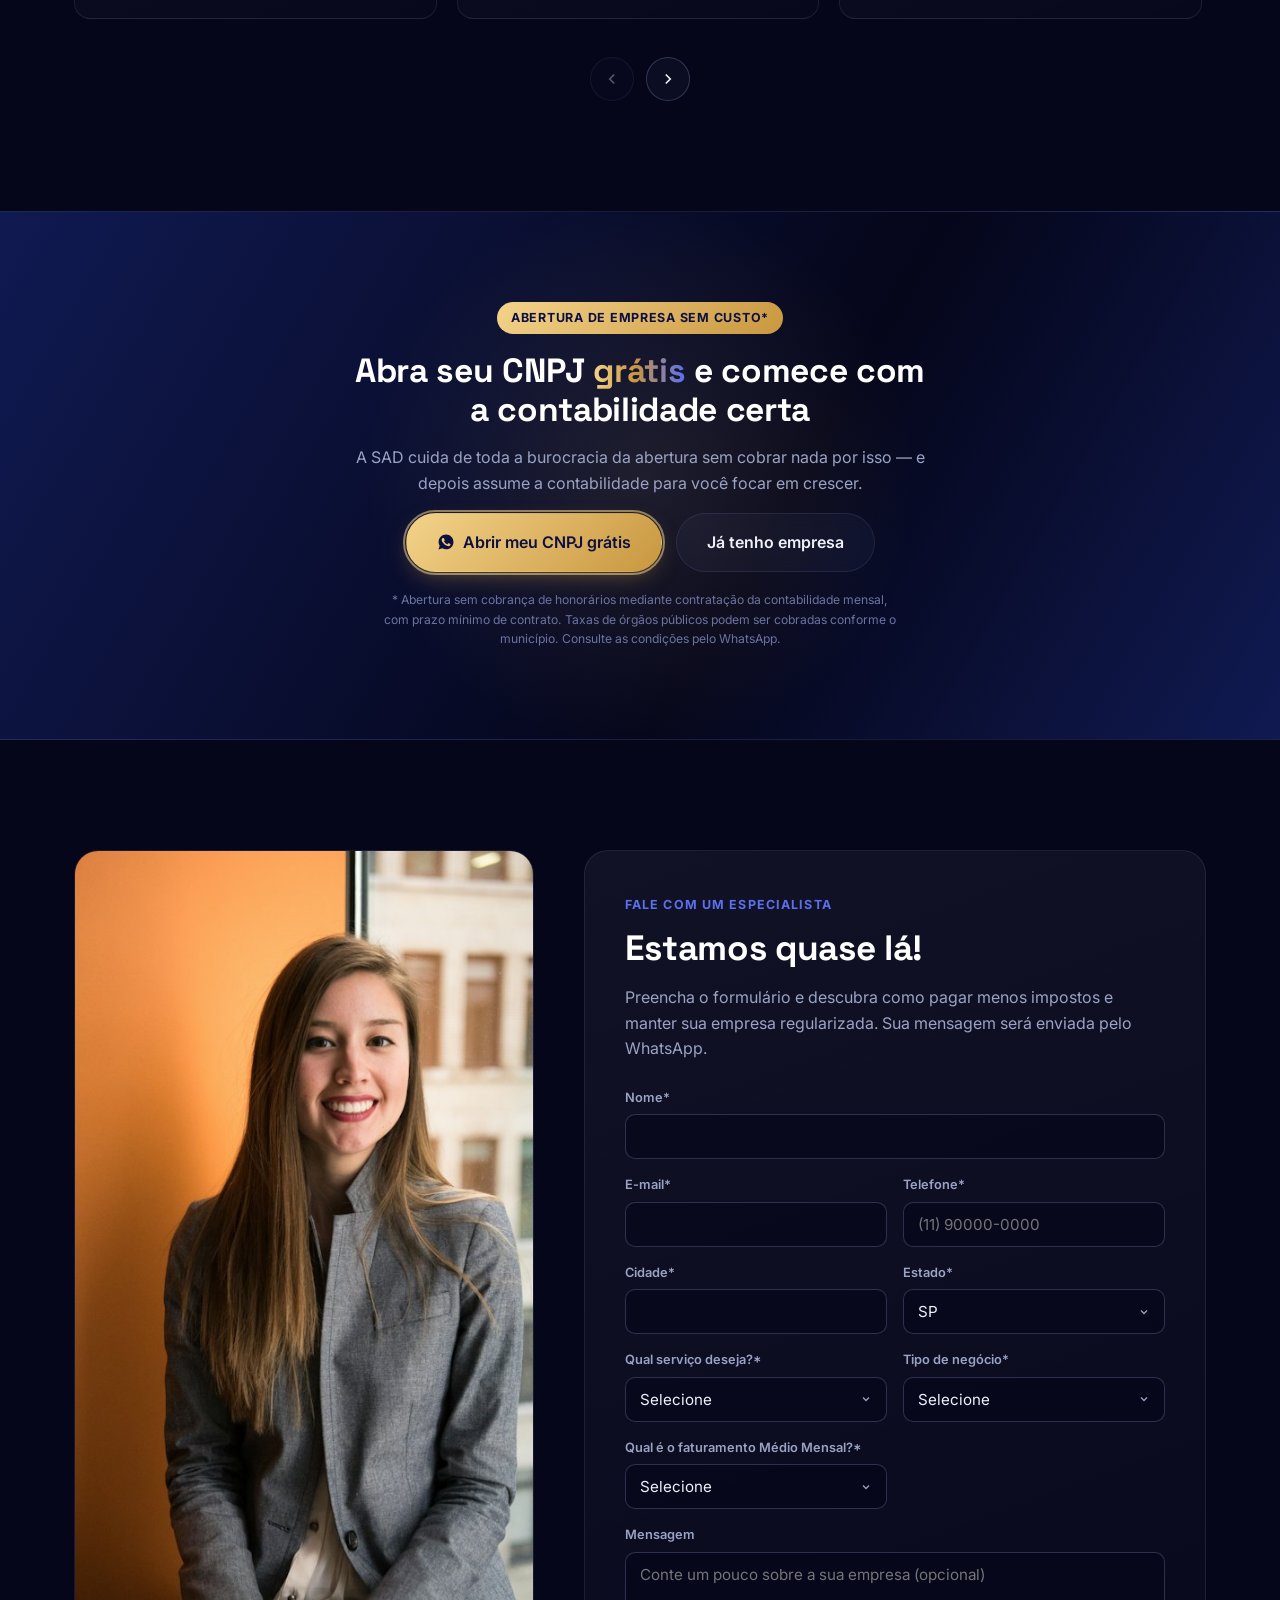
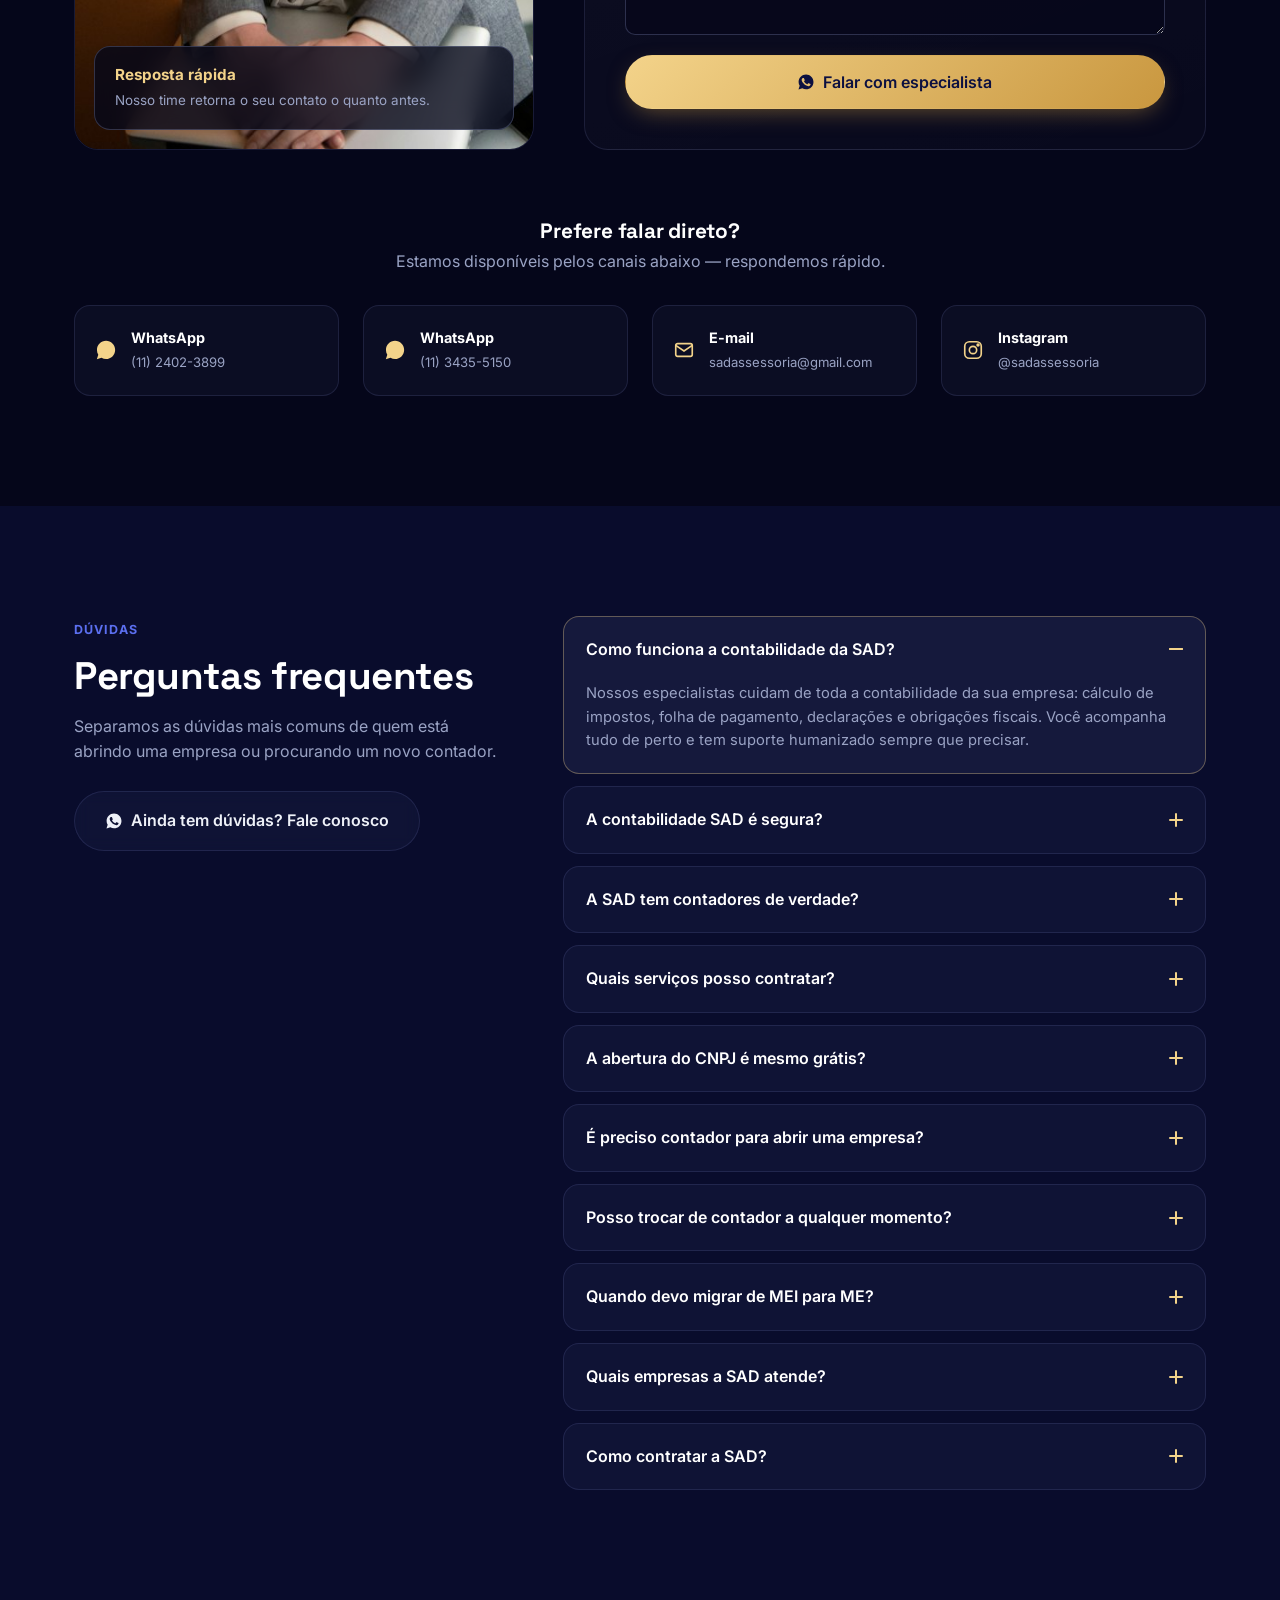
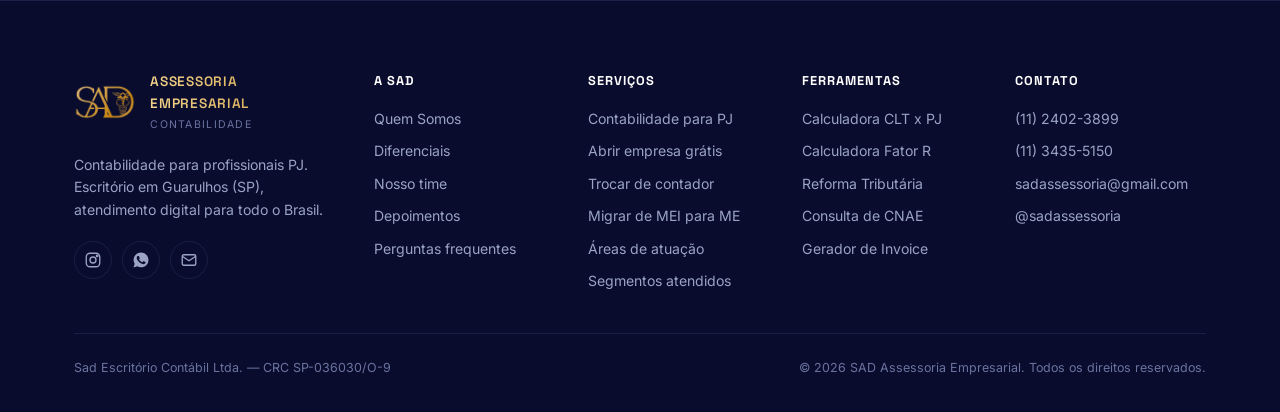
==== commit 22f51237: "Foco em contabilidade para PJ: nova página, hero, segmentos e convites nas calculadoras - Abertura d" ====
--- a/index.html
+++ b/index.html
@@ -3,8 +3,8 @@
 <head>
 <meta charset="UTF-8">
 <meta name="viewport" content="width=device-width, initial-scale=1.0">
-<title>SAD Assessoria Empresarial | Contabilidade Inteligente</title>
-<meta name="description" content="Contabilidade orientada por dados para empresas que querem crescer. Departamento Pessoal, Contábil, Fiscal e Legalização em um só lugar.">
+<title>Contabilidade para PJ em Guarulhos e todo o Brasil | SAD Assessoria Empresarial</title>
+<meta name="description" content="Contabilidade para profissionais PJ: abra seu CNPJ grátis e pague menos imposto de forma legal. Escritório em Guarulhos, atendimento digital para todo o Brasil.">
 <link rel="icon" type="image/png" href="assets/favicon.png">
 <link rel="apple-touch-icon" href="assets/favicon.png">
 <link rel="preconnect" href="https://fonts.googleapis.com">
@@ -36,6 +36,7 @@
     </a>
 
     <nav class="main-nav" id="mainNav">
+      <a href="contabilidade-para-pj.html">Para PJ</a>
       <a href="#servicos">Serviços</a>
       <a href="#segmentos">Segmentos</a>
       <a href="#como-funciona">Como funciona</a>
@@ -46,7 +47,7 @@
 
     <div class="header-actions">
       <a class="btn btn-ghost btn-sm" href="https://vip.acessorias.com/sadassessoriaempresarial">Área Restrita</a>
-      <a class="btn btn-primary btn-sm" href="https://wa.me/551124023899?text=Ol%C3%A1%21%20Quero%20abrir%20meu%20CNPJ%20gr%C3%A1tis%20com%20a%20SAD." target="_blank" rel="noopener">
+      <a class="btn btn-primary btn-sm" href="https://wa.me/551124023899?text=Ol%C3%A1%21%20Sou%20PJ%20%2F%20vou%20virar%20PJ%20e%20quero%20abrir%20meu%20CNPJ." target="_blank" rel="noopener">
         <svg width="16" height="16" viewBox="0 0 24 24" fill="currentColor" aria-hidden="true"><path d="M12.04 2C6.58 2 2.13 6.45 2.13 11.91c0 1.87.5 3.62 1.44 5.14L2 22l5.1-1.53a9.87 9.87 0 0 0 4.94 1.32h.01c5.46 0 9.91-4.45 9.91-9.91C21.96 6.45 17.5 2 12.04 2Zm5.8 14.16c-.24.68-1.4 1.3-1.94 1.38-.5.08-1.12.11-1.8-.12-.42-.13-.96-.31-1.66-.6-2.92-1.26-4.82-4.2-4.97-4.4-.14-.19-1.2-1.59-1.2-3.03 0-1.44.75-2.15 1.02-2.44.27-.29.6-.36.8-.36.2 0 .4 0 .57.01.18.01.43-.07.67.51.24.6.83 2.06.9 2.21.07.15.12.33.02.53-.1.19-.15.31-.3.48-.15.17-.31.38-.44.51-.15.15-.3.31-.13.6.17.29.76 1.25 1.63 2.03 1.12 1 2.06 1.31 2.35 1.46.29.15.46.13.63-.08.17-.2.72-.84.91-1.13.19-.29.38-.24.63-.14.26.1 1.63.77 1.91.91.29.15.48.22.55.34.07.13.07.7-.17 1.38Z"/></svg>
         <span class="btn-label">Abrir CNPJ grátis</span>
       </a>
@@ -67,22 +68,22 @@
 
   <div class="container hero-inner">
     <div class="hero-copy" data-reveal>
-      <span class="eyebrow"><span class="dot"></span> Contabilidade orientada por dados</span>
-      <h1>Decisões financeiras mais <span class="text-gradient">inteligentes</span> para o seu negócio</h1>
-      <p class="hero-lead">Unimos experiência contábil e tecnologia para cuidar de pessoal, fiscal, contábil e legalização da sua empresa — com transparência, precisão e velocidade.</p>
+      <span class="eyebrow"><span class="dot"></span> Escritório em Guarulhos · atendimento digital para todo o Brasil</span>
+      <h1>Contabilidade para profissionais <span class="text-gradient">PJ</span></h1>
+      <p class="hero-lead">Abra seu CNPJ grátis e pague menos imposto de forma legal. Escritório em Guarulhos, atendimento digital para todo o Brasil.</p>
       <ul class="hero-checks">
         <li><svg width="18" height="18"><use href="#i-check"/></svg> <strong>Abertura de CNPJ grátis*</strong></li>
-        <li><svg width="18" height="18"><use href="#i-check"/></svg> Economia legal no pagamento de impostos</li>
-        <li><svg width="18" height="18"><use href="#i-check"/></svg> Contadores especialistas à disposição</li>
+        <li><svg width="18" height="18"><use href="#i-check"/></svg> Fator R para pagar a partir de 6% no Simples</li>
+        <li><svg width="18" height="18"><use href="#i-check"/></svg> Especialistas em PJ de tecnologia, saúde e consultoria</li>
         <li><svg width="18" height="18"><use href="#i-check"/></svg> Atendimento digital e humanizado</li>
       </ul>
       <div class="hero-actions">
-        <a href="https://wa.me/551124023899?text=Ol%C3%A1%21%20Quero%20abrir%20meu%20CNPJ%20gr%C3%A1tis%20com%20a%20SAD." target="_blank" rel="noopener" class="btn btn-primary btn-lg btn-glow">
+        <a href="https://wa.me/551124023899?text=Ol%C3%A1%21%20Sou%20PJ%20%2F%20vou%20virar%20PJ%20e%20quero%20abrir%20meu%20CNPJ." target="_blank" rel="noopener" class="btn btn-primary btn-lg btn-glow">
           <svg width="18" height="18"><use href="#i-wa"/></svg>
           Abrir meu CNPJ grátis
         </a>
-        <a href="#como-funciona" class="btn btn-ghost btn-lg" data-open-tab="trocar">
-          Trocar de contador
+        <a href="contabilidade-para-pj.html#calculadora" class="btn btn-ghost btn-lg">
+          Simular CLT x PJ
           <svg width="16" height="16" viewBox="0 0 24 24" fill="none" stroke="currentColor" stroke-width="2" stroke-linecap="round" aria-hidden="true"><path d="M5 12h14M13 6l6 6-6 6"/></svg>
         </a>
       </div>
@@ -285,37 +286,32 @@
   <div class="container">
     <div class="section-head" data-reveal>
       <span class="section-tag">Para quem atendemos</span>
-      <h2>Contabilidade para cada setor, <span class="text-gradient">do jeito certo</span></h2>
-      <p>Cada área tem suas regras, impostos e oportunidades. Nossos especialistas conhecem as particularidades do seu segmento para o seu negócio crescer sem complicação.</p>
-    </div>
-
-    <div class="segments-grid">
+      <h2>Contabilidade para quem trabalha <span class="text-gradient">como PJ</span></h2>
+      <p>Cada profissão tem a sua atividade (CNAE), os seus impostos e as suas oportunidades. Conhecemos as regras da sua área para você pagar o mínimo de imposto, sempre dentro da lei.</p>
+    </div>
+
+    <div class="segments-grid segments-pj">
       <article class="segment-card" data-reveal>
+        <div class="service-icon"><svg width="26" height="26" viewBox="0 0 24 24" fill="none" stroke="currentColor" stroke-width="1.8"><path d="m8 8-4 4 4 4M16 8l4 4-4 4M13.5 5l-3 14"/></svg></div>
+        <h3>PJ em tecnologia</h3>
+        <p>Desenvolvedores, analistas, designers, cientistas de dados e profissionais de TI que prestam serviço para empresas do Brasil ou do exterior.</p>
+        <a class="link-arrow" href="https://wa.me/551124023899?text=Ol%C3%A1%21%20Sou%20PJ%20em%20tecnologia%20%28ou%20vou%20virar%20PJ%29%20e%20quero%20abrir%20meu%20CNPJ." target="_blank" rel="noopener">Sou PJ em tecnologia <span aria-hidden="true">→</span></a>
+      </article>
+      <article class="segment-card" data-reveal data-reveal-delay="80">
         <div class="service-icon"><svg width="26" height="26" viewBox="0 0 24 24" fill="none" stroke="currentColor" stroke-width="1.8"><path d="M20.8 4.6a5.5 5.5 0 0 0-7.8 0L12 5.6l-1-1a5.5 5.5 0 1 0-7.8 7.8l1 1L12 21l7.8-7.6 1-1a5.5 5.5 0 0 0 0-7.8Z"/><path d="M8 11h2l1-2 2 4 1-2h2"/></svg></div>
-        <h3>Saúde</h3>
-        <p>Médicos, dentistas, psicólogos, fisioterapeutas, nutricionistas e clínicas.</p>
-      </article>
-      <article class="segment-card" data-reveal data-reveal-delay="80">
-        <div class="service-icon"><svg width="26" height="26" viewBox="0 0 24 24" fill="none" stroke="currentColor" stroke-width="1.8"><path d="m8 8-4 4 4 4M16 8l4 4-4 4M13.5 5l-3 14"/></svg></div>
-        <h3>Tecnologia</h3>
-        <p>Desenvolvedores, designers, profissionais de TI e empresas digitais.</p>
+        <h3>PJ na saúde</h3>
+        <p>Médicos, dentistas, psicólogos, fisioterapeutas e nutricionistas que atendem como PJ em clínicas, hospitais e consultório próprio.</p>
+        <a class="link-arrow" href="https://wa.me/551124023899?text=Ol%C3%A1%21%20Sou%20PJ%20na%20sa%C3%BAde%20%28ou%20vou%20virar%20PJ%29%20e%20quero%20abrir%20meu%20CNPJ." target="_blank" rel="noopener">Sou PJ na saúde <span aria-hidden="true">→</span></a>
       </article>
       <article class="segment-card" data-reveal data-reveal-delay="160">
-        <div class="service-icon"><svg width="26" height="26" viewBox="0 0 24 24" fill="none" stroke="currentColor" stroke-width="1.8"><path d="M3 11v2a1 1 0 0 0 1 1h2l5 4V6L6 10H4a1 1 0 0 0-1 1Z"/><path d="M15.5 8.5a5 5 0 0 1 0 7M18.5 5.5a9 9 0 0 1 0 13"/></svg></div>
-        <h3>Marketing e comunicação</h3>
-        <p>Agências, produtoras, publicitários e profissionais de comunicação.</p>
-      </article>
-      <article class="segment-card" data-reveal data-reveal-delay="240">
         <div class="service-icon"><svg width="26" height="26" viewBox="0 0 24 24" fill="none" stroke="currentColor" stroke-width="1.8"><rect x="3" y="7" width="18" height="13" rx="2"/><path d="M8 7V5a2 2 0 0 1 2-2h4a2 2 0 0 1 2 2v2M3 13h18"/></svg></div>
-        <h3>Profissionais liberais e PJ</h3>
-        <p>Engenheiros, arquitetos, advogados, consultores e corretores.</p>
-      </article>
-      <article class="segment-card" data-reveal data-reveal-delay="320">
-        <div class="service-icon"><svg width="26" height="26" viewBox="0 0 24 24" fill="none" stroke="currentColor" stroke-width="1.8"><circle cx="9" cy="20" r="1.4"/><circle cx="18" cy="20" r="1.4"/><path d="M2 3h3l2.6 12.2a1.5 1.5 0 0 0 1.5 1.2h8.8a1.5 1.5 0 0 0 1.5-1.1L21 8H6"/></svg></div>
-        <h3>Comércio e serviços</h3>
-        <p>Lojas físicas, e-commerce e empresas de prestação de serviços em geral.</p>
-      </article>
-    </div>
+        <h3>PJ consultor e engenheiro</h3>
+        <p>Consultores, engenheiros, arquitetos, gestores de projeto e demais profissionais que vendem o seu conhecimento técnico como PJ.</p>
+        <a class="link-arrow" href="https://wa.me/551124023899?text=Ol%C3%A1%21%20Sou%20PJ%20consultor%2Fengenheiro%20%28ou%20vou%20virar%20PJ%29%20e%20quero%20abrir%20meu%20CNPJ." target="_blank" rel="noopener">Sou PJ consultor ou engenheiro <span aria-hidden="true">→</span></a>
+      </article>
+    </div>
+
+    <div class="tabs-cta" data-reveal><a href="contabilidade-para-pj.html" class="btn btn-ghost btn-lg">Ver como funciona a contabilidade para PJ <span aria-hidden="true">→</span></a></div>
   </div>
 </section>
 
@@ -341,7 +337,7 @@
           <div class="step-card"><span class="process-num">2</span><h3>Abertura grátis da empresa</h3><p>Assumimos toda a burocracia junto aos órgãos Federal, Estadual e Municipal — sem cobrar honorários pela abertura — e te atualizamos a cada etapa.</p></div>
           <div class="step-card"><span class="process-num">3</span><h3>CNPJ pronto!</h3><p>Com a empresa aberta, assumimos a contabilidade e você foca no que importa: fazer o negócio crescer.</p></div>
         </div>
-        <div class="tabs-cta"><a href="https://wa.me/551124023899?text=Ol%C3%A1%21%20Quero%20abrir%20meu%20CNPJ%20gr%C3%A1tis%20com%20a%20SAD." target="_blank" rel="noopener" class="btn btn-primary btn-lg"><svg width="18" height="18"><use href="#i-wa"/></svg> Abrir meu CNPJ grátis</a></div>
+        <div class="tabs-cta"><a href="https://wa.me/551124023899?text=Ol%C3%A1%21%20Sou%20PJ%20%2F%20vou%20virar%20PJ%20e%20quero%20abrir%20meu%20CNPJ." target="_blank" rel="noopener" class="btn btn-primary btn-lg"><svg width="18" height="18"><use href="#i-wa"/></svg> Abrir meu CNPJ grátis</a></div>
         <p class="cta-note center">* Abertura sem cobrança de honorários mediante contratação da contabilidade mensal, com prazo mínimo de contrato. Taxas de órgãos públicos podem ser cobradas conforme o município. Consulte as condições pelo WhatsApp.</p>
       </div>
 
@@ -657,7 +653,7 @@
     <h2>Abra seu CNPJ <span class="text-gradient">grátis</span> e comece com a contabilidade certa</h2>
     <p>A SAD cuida de toda a burocracia da abertura sem cobrar nada por isso — e depois assume a contabilidade para você focar em crescer.</p>
     <div class="cta-actions">
-      <a href="https://wa.me/551124023899?text=Ol%C3%A1%21%20Quero%20abrir%20meu%20CNPJ%20gr%C3%A1tis%20com%20a%20SAD." target="_blank" rel="noopener" class="btn btn-primary btn-lg btn-glow">
+      <a href="https://wa.me/551124023899?text=Ol%C3%A1%21%20Sou%20PJ%20%2F%20vou%20virar%20PJ%20e%20quero%20abrir%20meu%20CNPJ." target="_blank" rel="noopener" class="btn btn-primary btn-lg btn-glow">
         <svg width="18" height="18"><use href="#i-wa"/></svg>
         Abrir meu CNPJ grátis
       </a>
@@ -698,6 +694,7 @@
           <label class="field"><span>Qual serviço deseja?*</span>
             <select name="servico" required>
               <option value="">Selecione</option>
+              <option>Sou PJ / vou virar PJ e quero abrir meu CNPJ</option>
               <option>Abrir empresa (CNPJ grátis)</option>
               <option>Trocar de contador</option>
               <option>Migrar de MEI para ME</option>
@@ -709,11 +706,11 @@
           <label class="field"><span>Tipo de negócio*</span>
             <select name="negocio" required>
               <option value="">Selecione</option>
-              <option>Prestação de serviços</option>
-              <option>Comércio</option>
-              <option>Saúde</option>
-              <option>Tecnologia</option>
-              <option>Profissional liberal / PJ</option>
+              <option>PJ em tecnologia</option>
+              <option>PJ na saúde</option>
+              <option>PJ consultor ou engenheiro</option>
+              <option>Outro profissional PJ</option>
+              <option>Empresa de serviços ou comércio</option>
               <option>Outro</option>
             </select>
           </label>
@@ -804,7 +801,7 @@
       </details>
       <details class="faq-item">
         <summary>Quais empresas a SAD atende?<span class="faq-icon" aria-hidden="true"></span></summary>
-        <div class="faq-body"><p>Micro, pequenas e médias empresas de serviços e comércio, de diversos segmentos, como saúde, tecnologia, marketing, profissionais liberais e comércio em geral.</p></div>
+        <div class="faq-body"><p>Nosso foco são os profissionais PJ: tecnologia, saúde, consultoria e engenharia. Também atendemos micro, pequenas e médias empresas de serviços e comércio. O escritório fica em Guarulhos (SP) e o atendimento é digital para todo o Brasil.</p></div>
       </details>
       <details class="faq-item">
         <summary>Como contratar a SAD?<span class="faq-icon" aria-hidden="true"></span></summary>
@@ -826,7 +823,7 @@
             <p>Contabilidade</p>
           </div>
         </div>
-        <p class="footer-about">Contabilidade orientada por dados para empresas que querem crescer. Mais praticidade, transparência e confiança para quem empreende.</p>
+        <p class="footer-about">Contabilidade para profissionais PJ. Escritório em Guarulhos (SP), atendimento digital para todo o Brasil.</p>
         <div class="footer-social">
           <a href="https://instagram.com/sadassessoria" target="_blank" rel="noopener" aria-label="Instagram da SAD"><svg width="18" height="18" viewBox="0 0 24 24" fill="none" stroke="currentColor" stroke-width="1.8"><rect x="3" y="3" width="18" height="18" rx="5"/><circle cx="12" cy="12" r="4"/><circle cx="17.5" cy="6.5" r="1"/></svg></a>
           <a href="https://wa.me/551124023899" target="_blank" rel="noopener" aria-label="WhatsApp da SAD"><svg width="18" height="18"><use href="#i-wa"/></svg></a>
@@ -845,6 +842,7 @@
 
       <nav class="footer-col" aria-label="Serviços">
         <h4>Serviços</h4>
+        <a href="contabilidade-para-pj.html">Contabilidade para PJ</a>
         <a href="#como-funciona" data-open-tab="abrir">Abrir empresa grátis</a>
         <a href="#como-funciona" data-open-tab="trocar">Trocar de contador</a>
         <a href="#como-funciona" data-open-tab="mei">Migrar de MEI para ME</a>
--- a/css/style.css
+++ b/css/style.css
@@ -1117,3 +1117,19 @@
   .header-actions .btn-primary .btn-label { display: none; }
   .header-actions .btn-primary { padding: 10px; }
 }
+
+/* Segmentos PJ (3 cartões) */
+.segments-grid.segments-pj { grid-template-columns: repeat(3, 1fr); }
+.segments-pj .segment-card { display: flex; flex-direction: column; gap: 4px; padding: 30px 26px; }
+.segments-pj .segment-card p { flex: 1; margin-bottom: 14px; }
+@media (max-width: 760px) { .segments-grid.segments-pj { grid-template-columns: 1fr; } }
+
+/* Cabeçalho: evita sobreposição do menu com a marca em telas médias */
+.brand { flex-shrink: 0; }
+.main-nav a { white-space: nowrap; }
+@media (min-width: 1101px) {
+  .site-header .brand-text { display: none; }
+}
+@media (max-width: 1320px) and (min-width: 1101px) {
+  .main-nav { gap: 18px; }
+}
--- a/css/tools.css
+++ b/css/tools.css
@@ -261,3 +261,20 @@
   body.printing-invoice * { -webkit-print-color-adjust: exact; print-color-adjust: exact; }
   @page { margin: 16mm; }
 }
+
+/* Convite no fim das calculadoras */
+.result-cta-pj { border-color: rgba(243,211,138,0.45); background: linear-gradient(135deg, rgba(243,211,138,0.10), rgba(91,111,239,0.08)); }
+.result-cta-pj strong { display: block; font-size: 1.15rem; color: var(--gold); margin-bottom: 2px; }
+
+/* ---- Página Contabilidade para PJ ---- */
+.page-hero .eyebrow { margin-bottom: 18px; }
+.page-hero .hero-actions { margin-top: 28px; }
+.pj-jump { list-style: none; display: flex; flex-wrap: wrap; gap: 10px; padding: 0; margin: 30px 0 0; }
+.pj-jump a { display: inline-block; padding: 8px 14px; border-radius: 999px; border: 1px solid var(--border); background: var(--surface); color: var(--text-dim); font-size: 0.85rem; transition: border-color .3s, color .3s; }
+.pj-jump a:hover { color: var(--gold); border-color: rgba(243,211,138,0.45); }
+.pj-steps { list-style: none; padding: 0; margin: 0; display: grid; grid-template-columns: repeat(5, 1fr); gap: 20px; }
+.pj-steps .step-card a { color: var(--gold); }
+.pj-note { margin: 24px 0 0; font-size: 0.88rem; color: var(--text-faint); }
+.tool-card .tool-title { font-size: 1.4rem; color: #fff; margin-bottom: 6px; }
+@media (max-width: 1100px) { .pj-steps { grid-template-columns: repeat(3, 1fr); } }
+@media (max-width: 760px) { .pj-steps { grid-template-columns: 1fr; } }
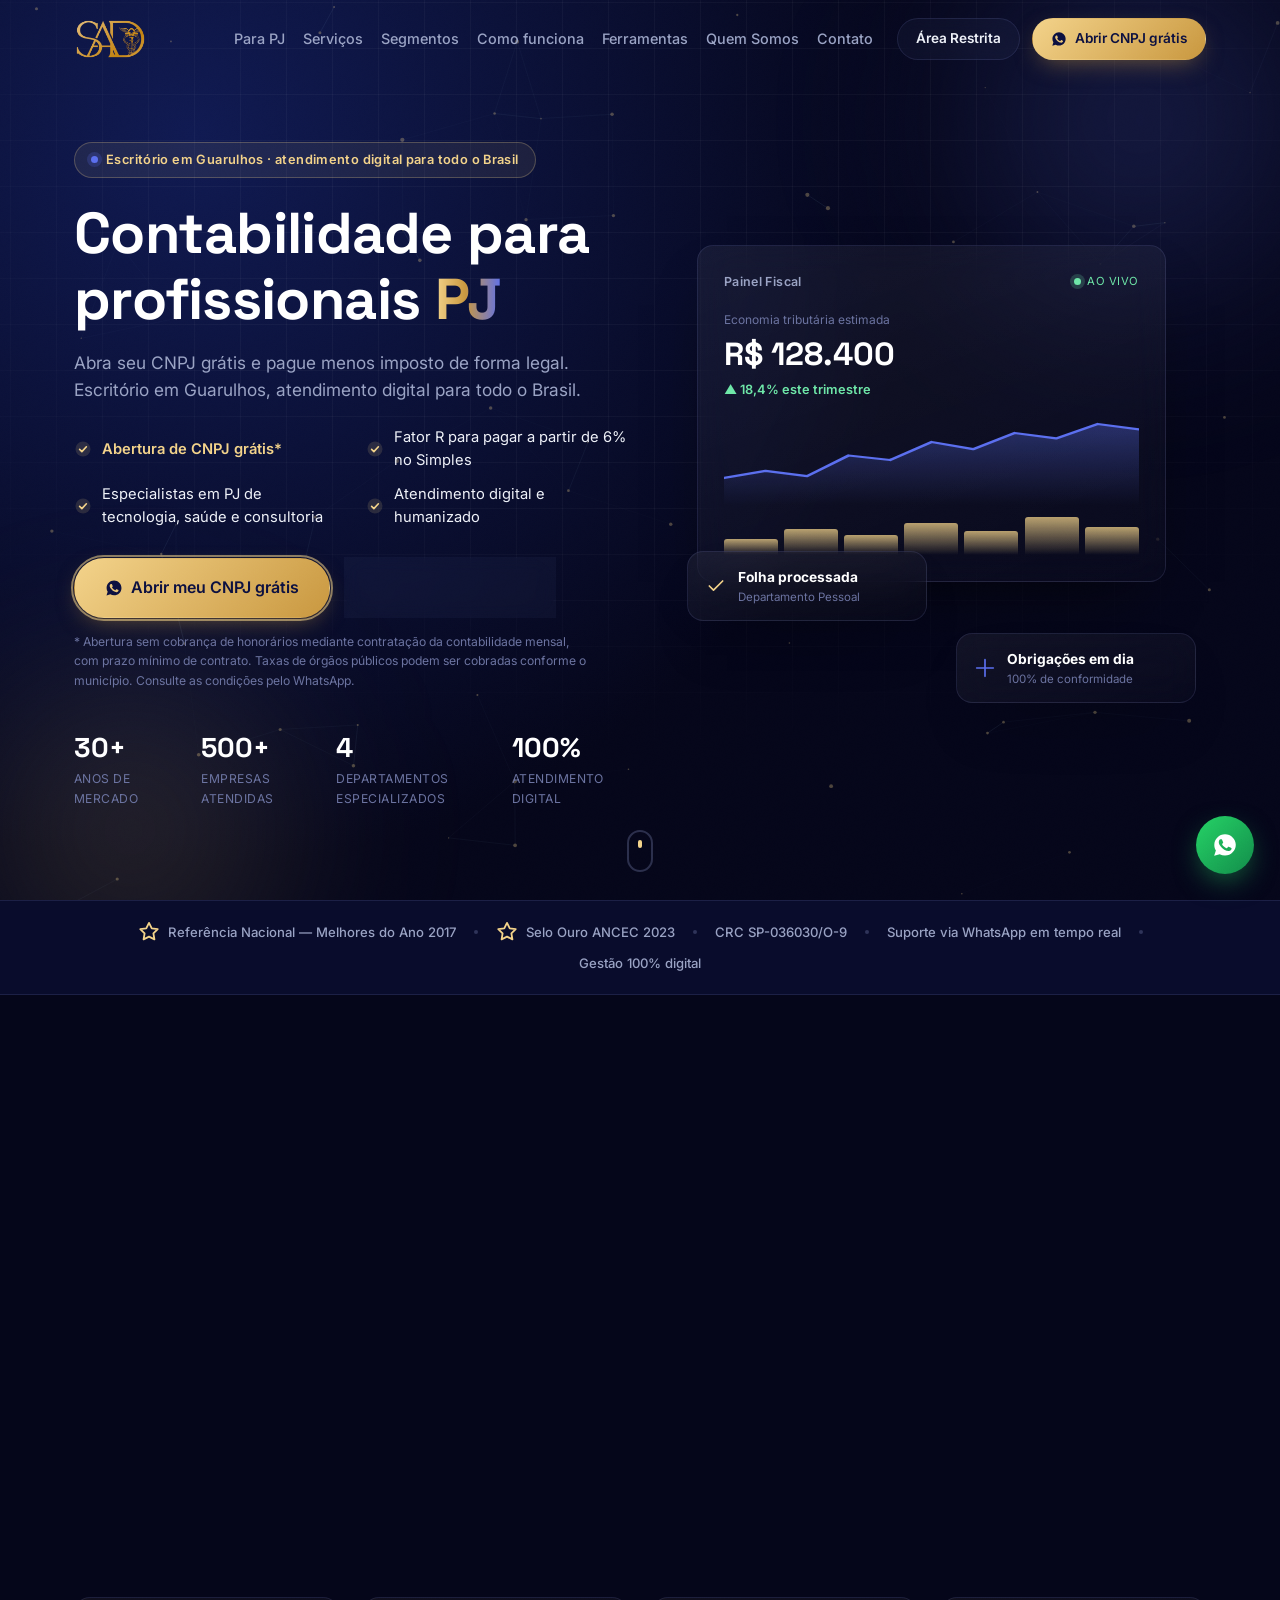
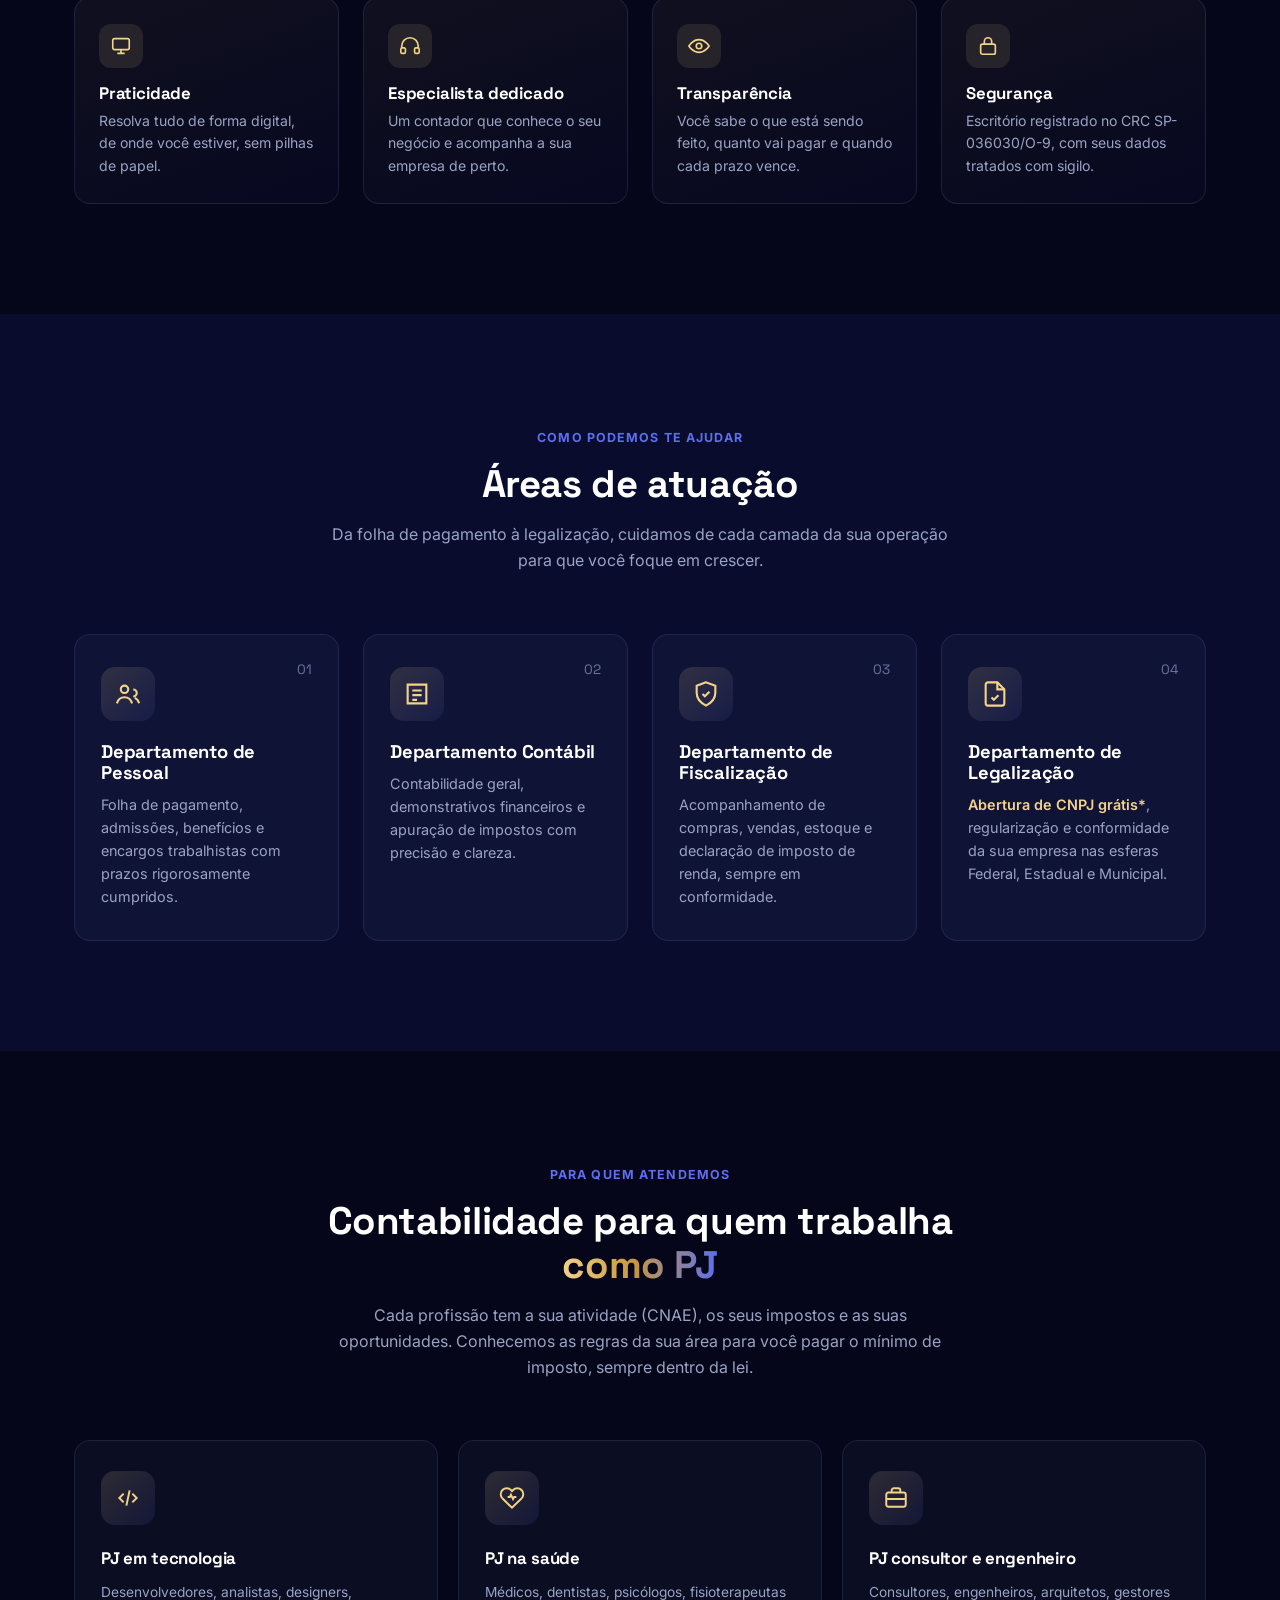
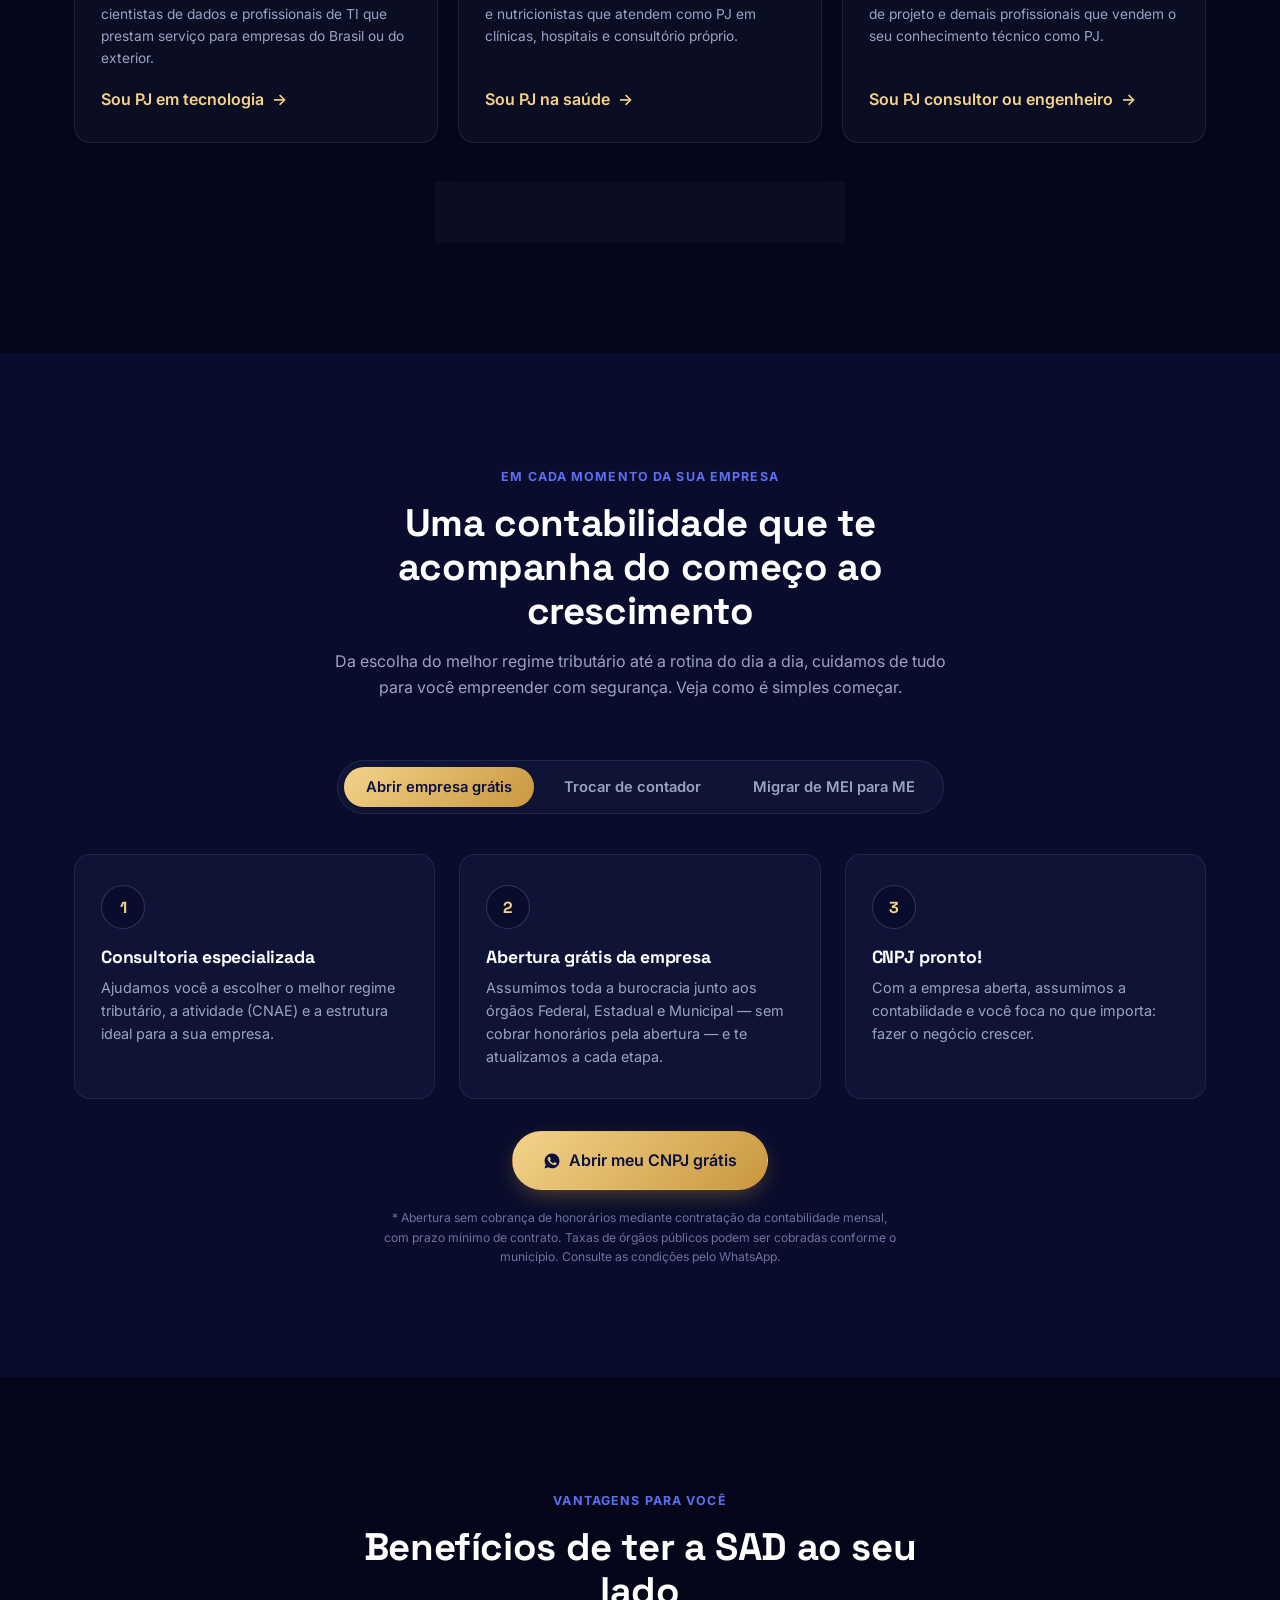
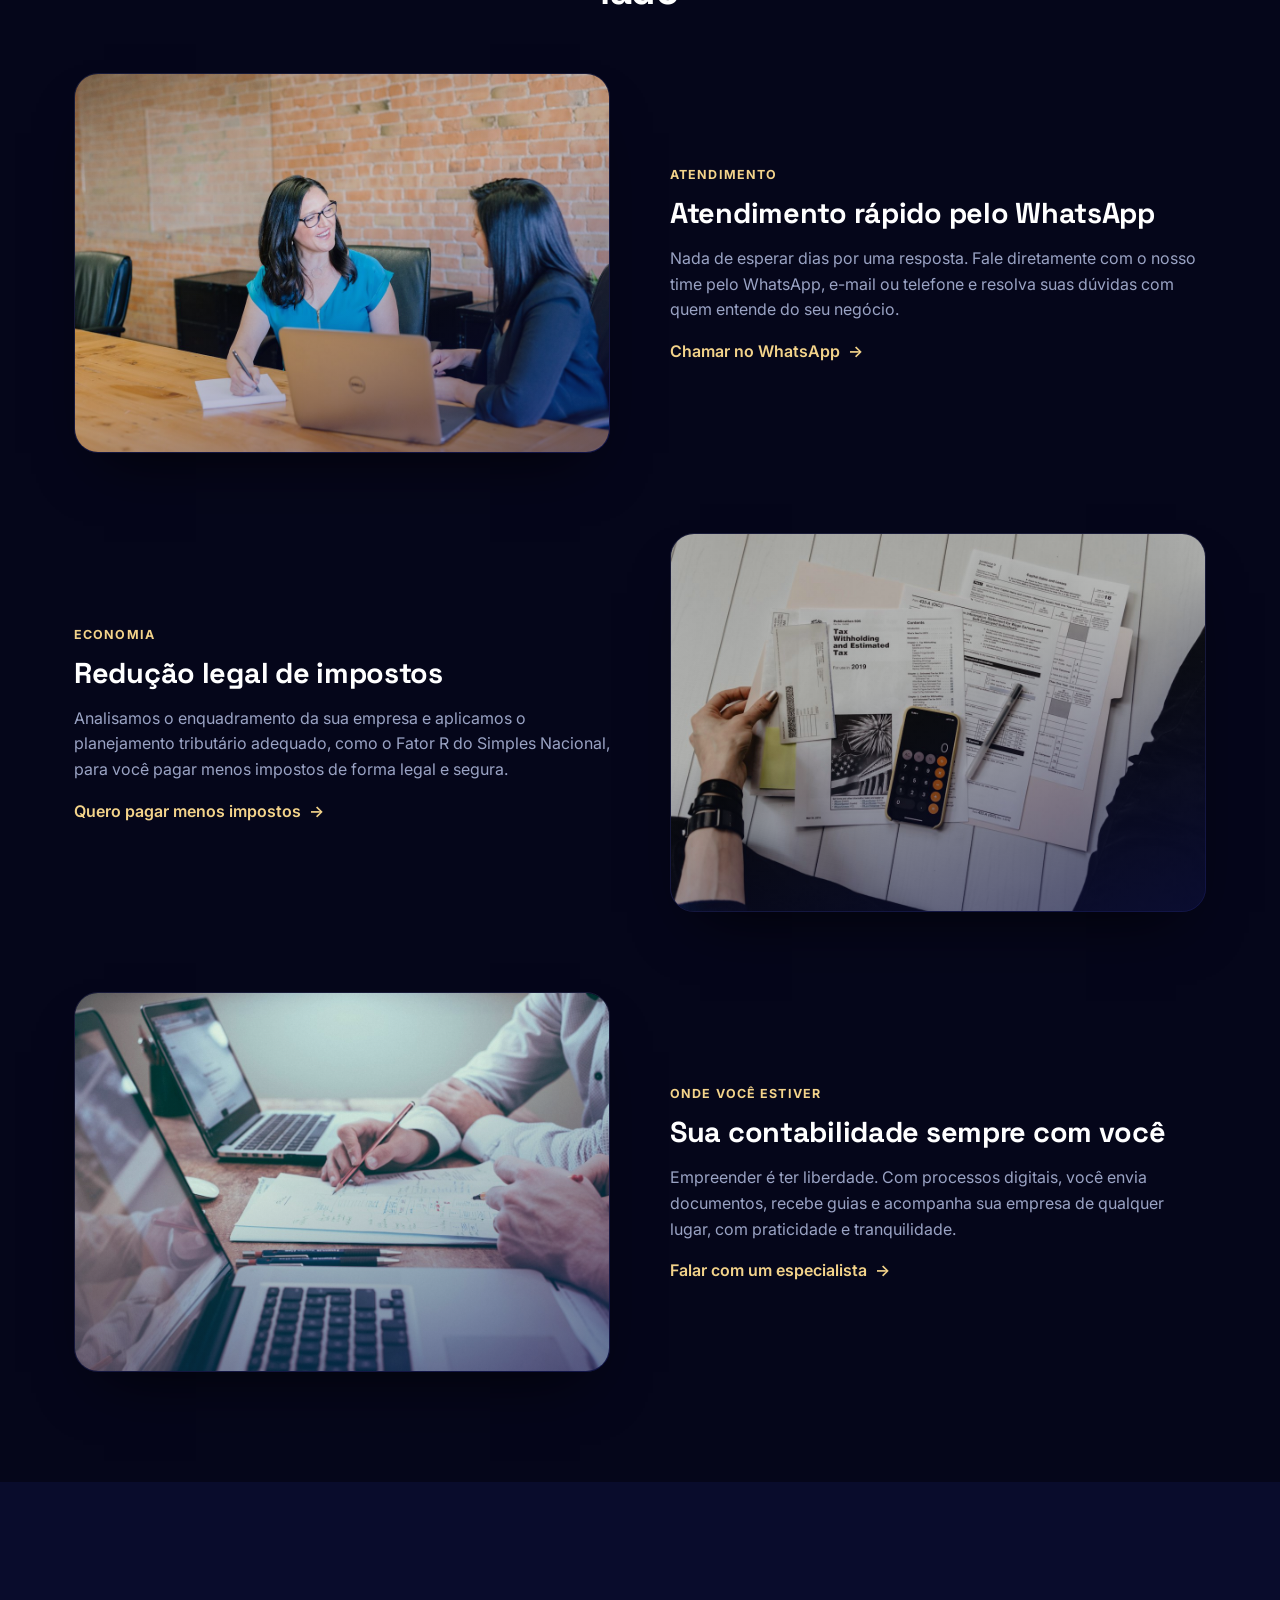
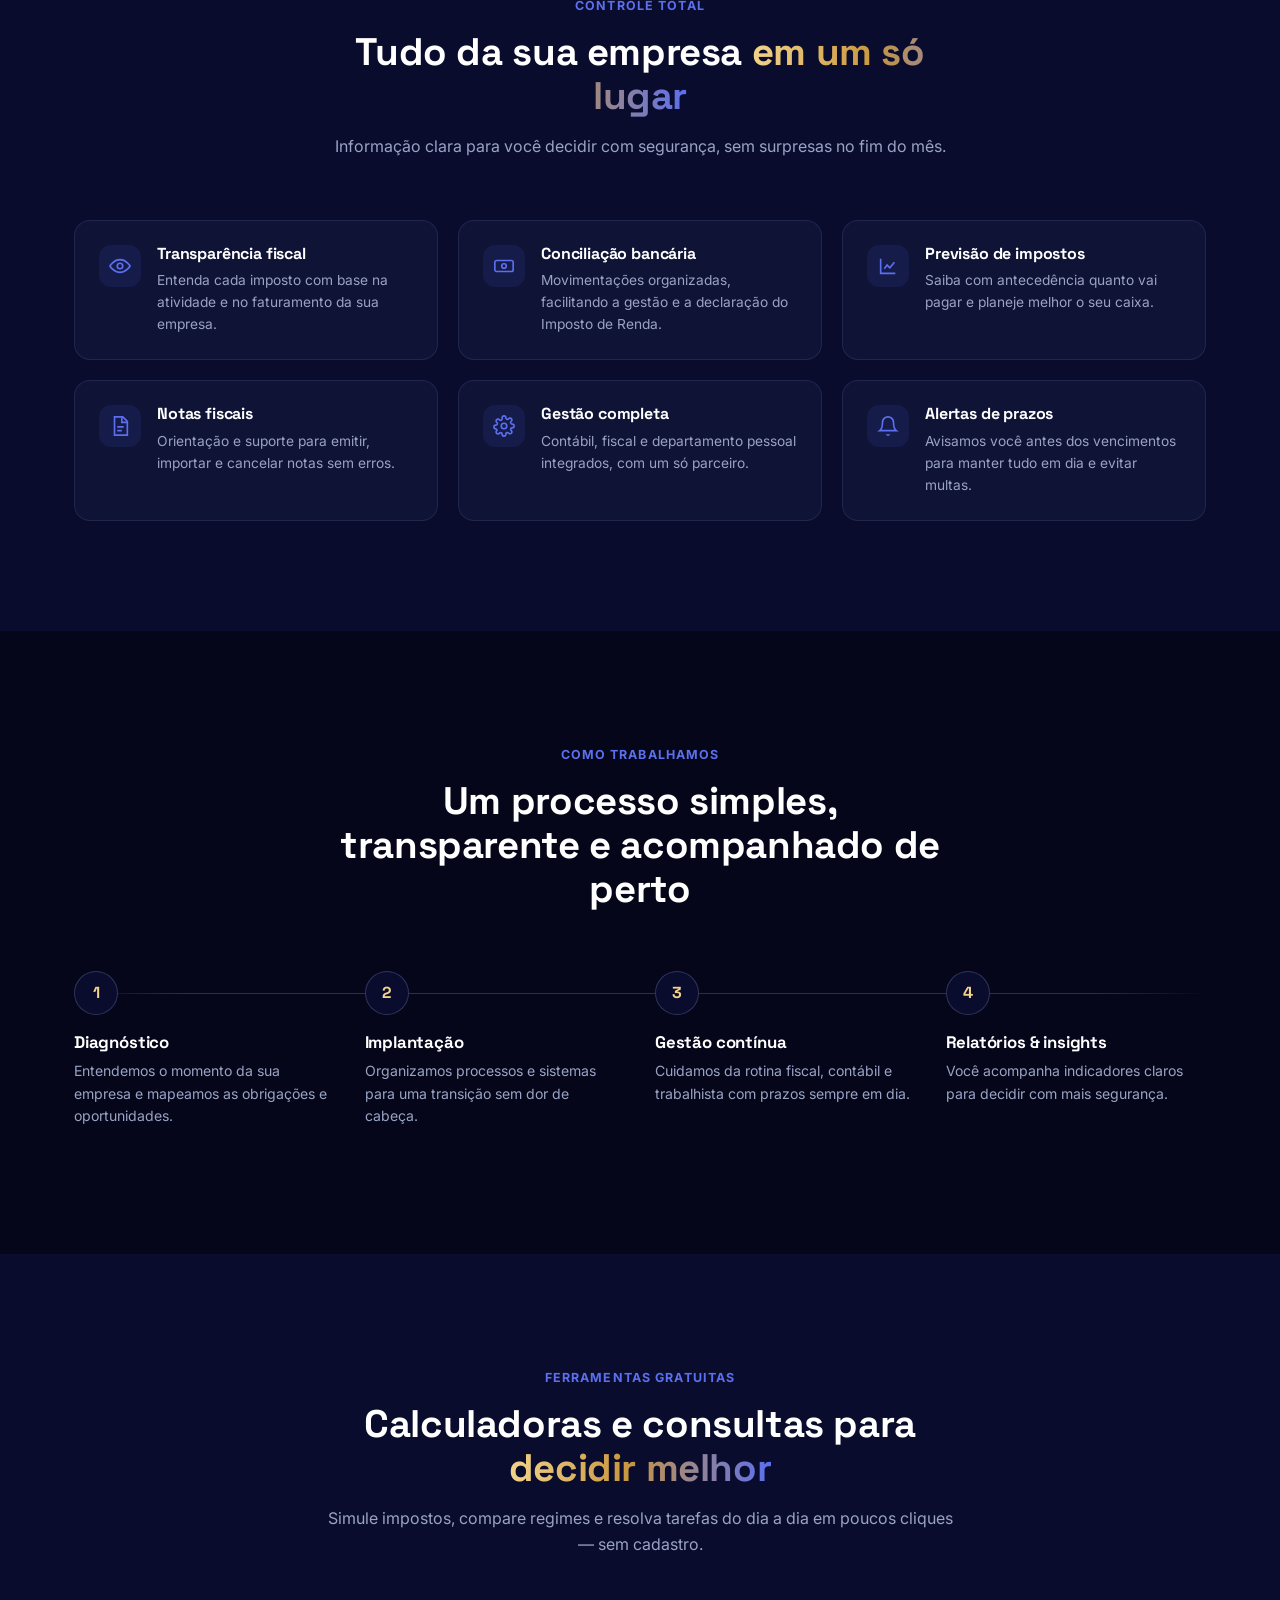
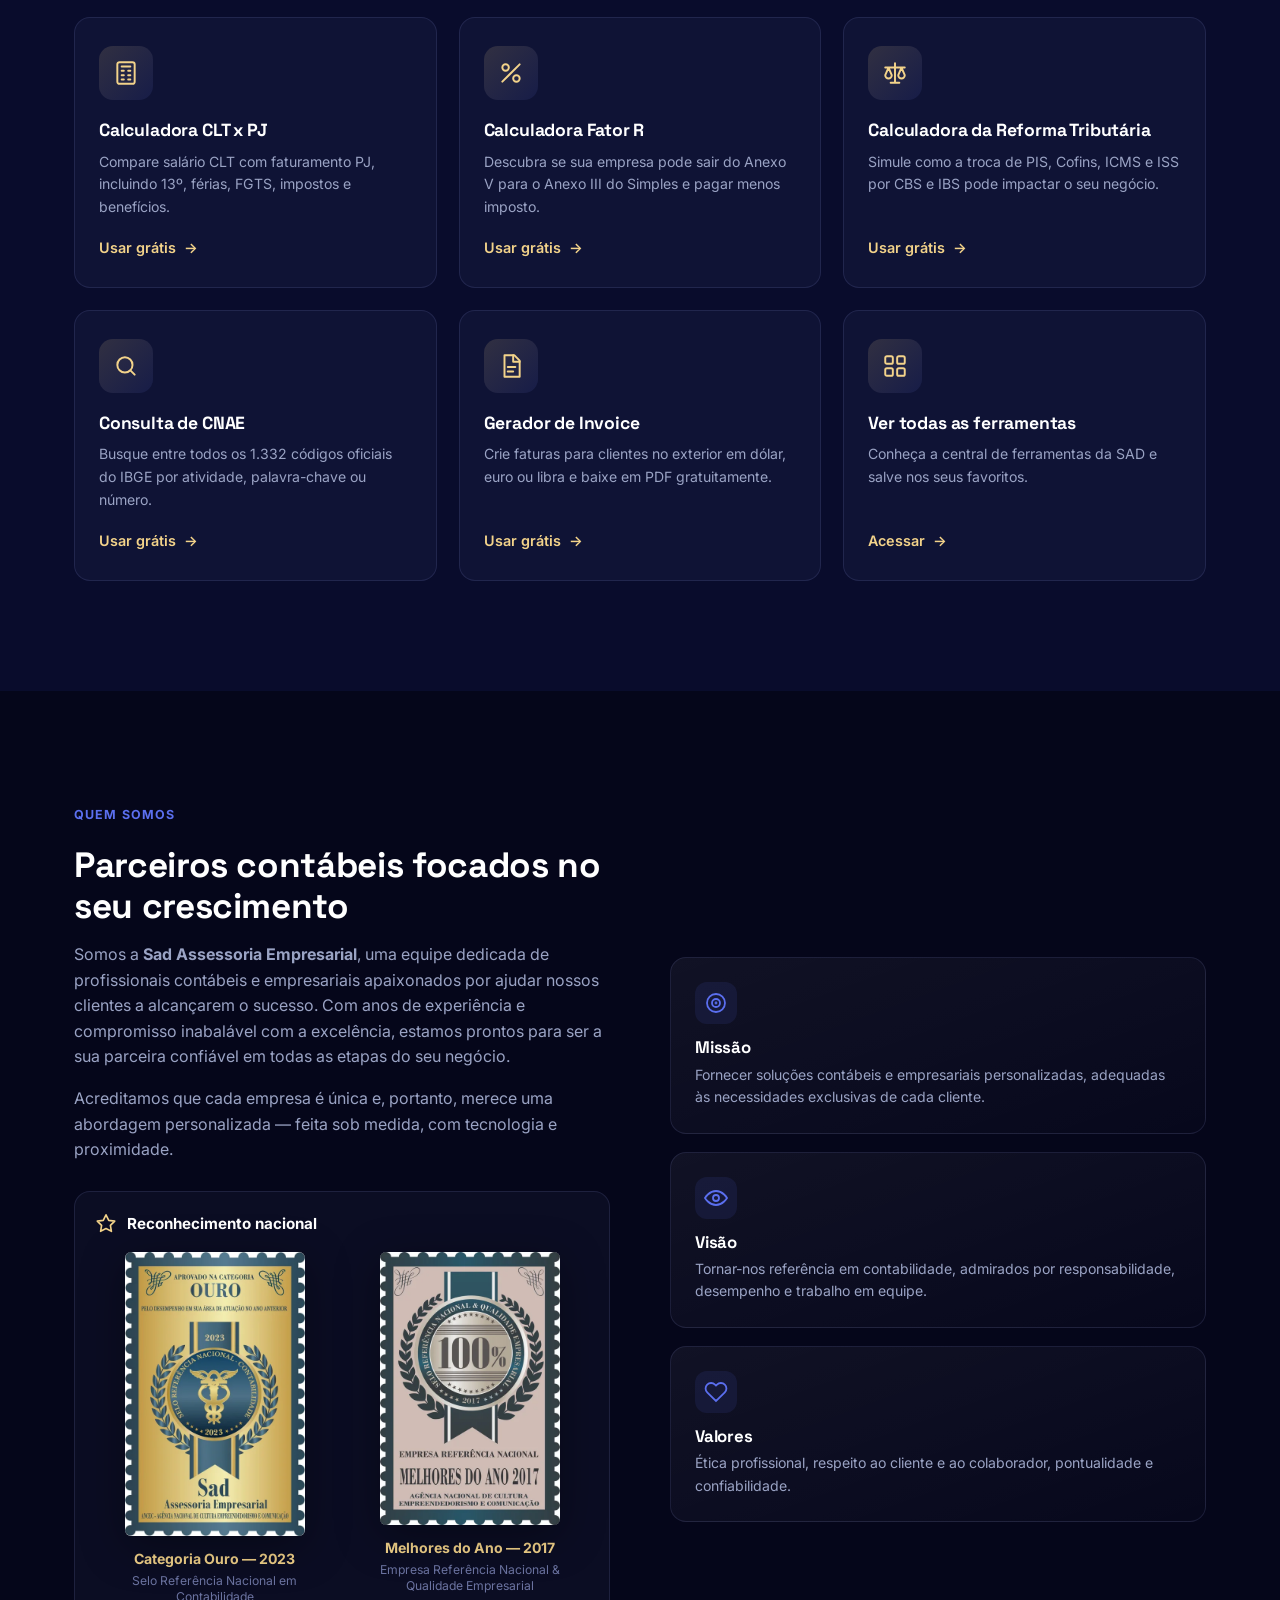
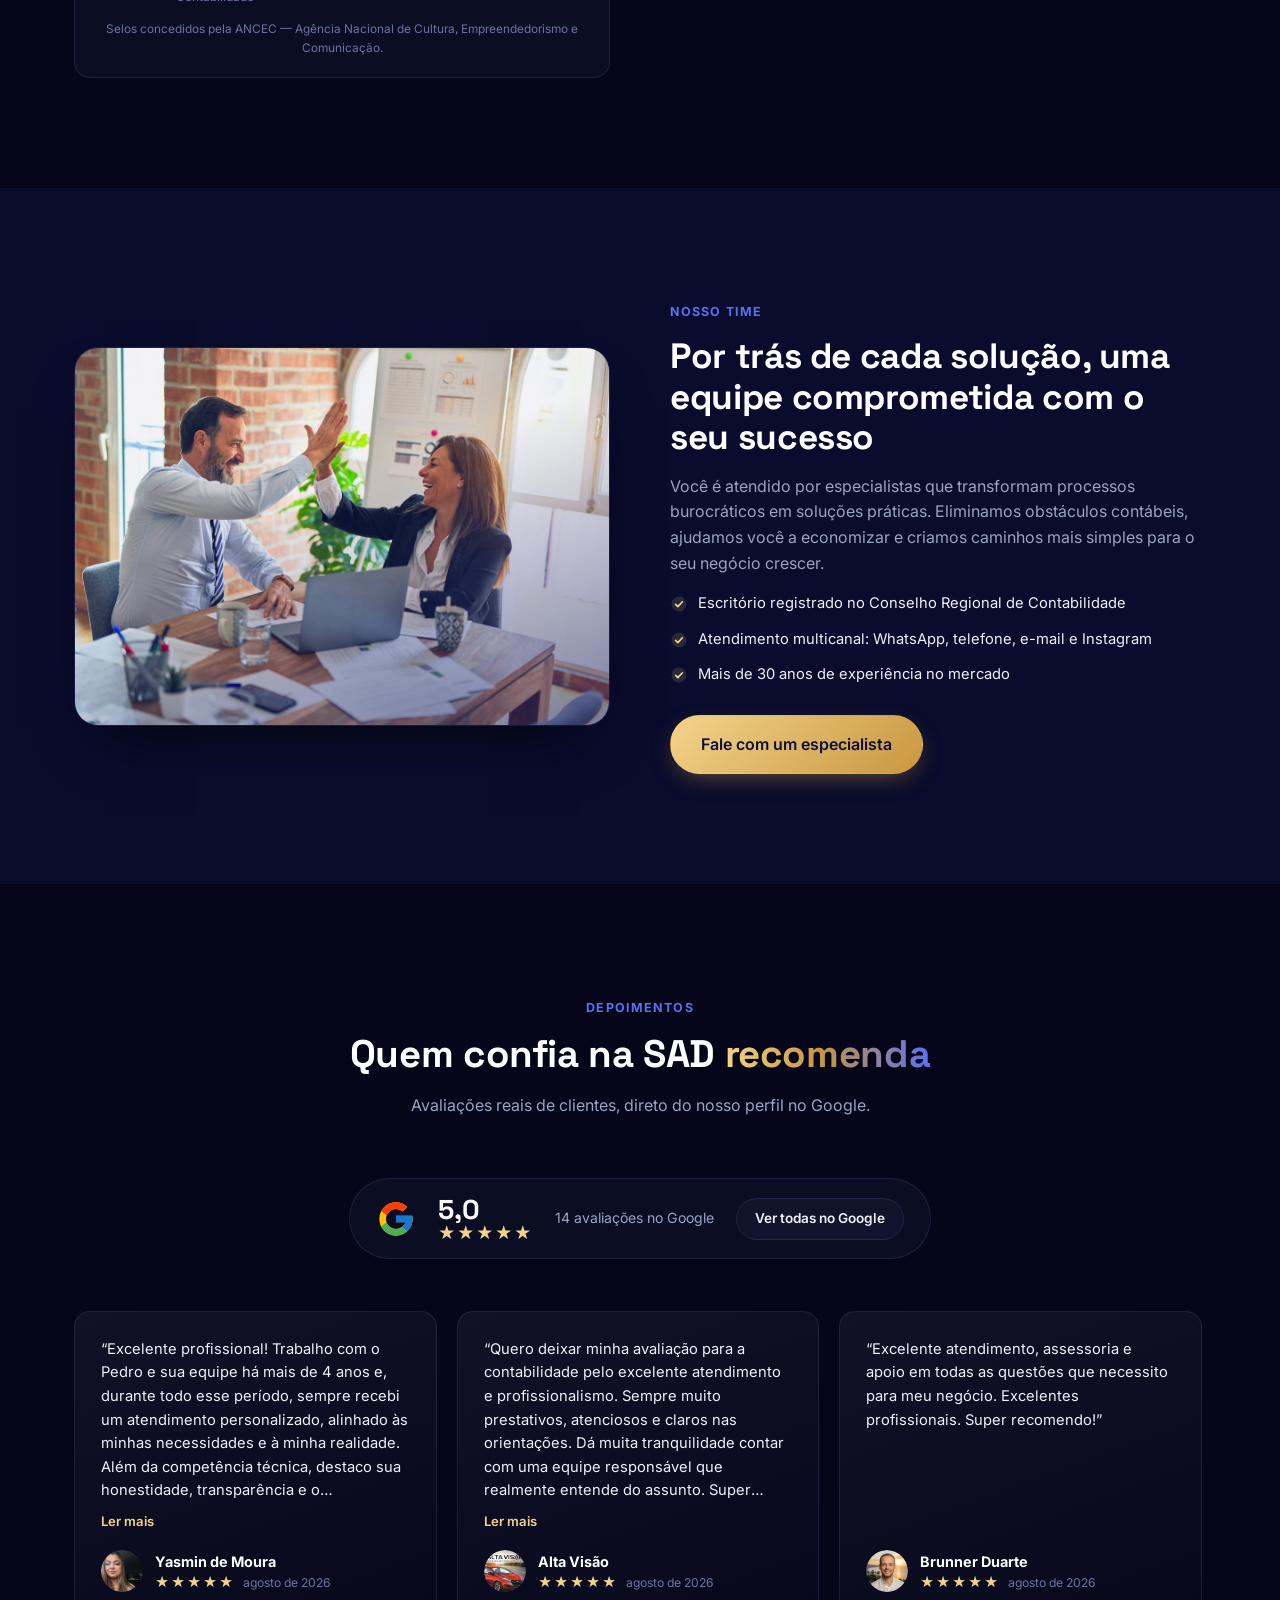
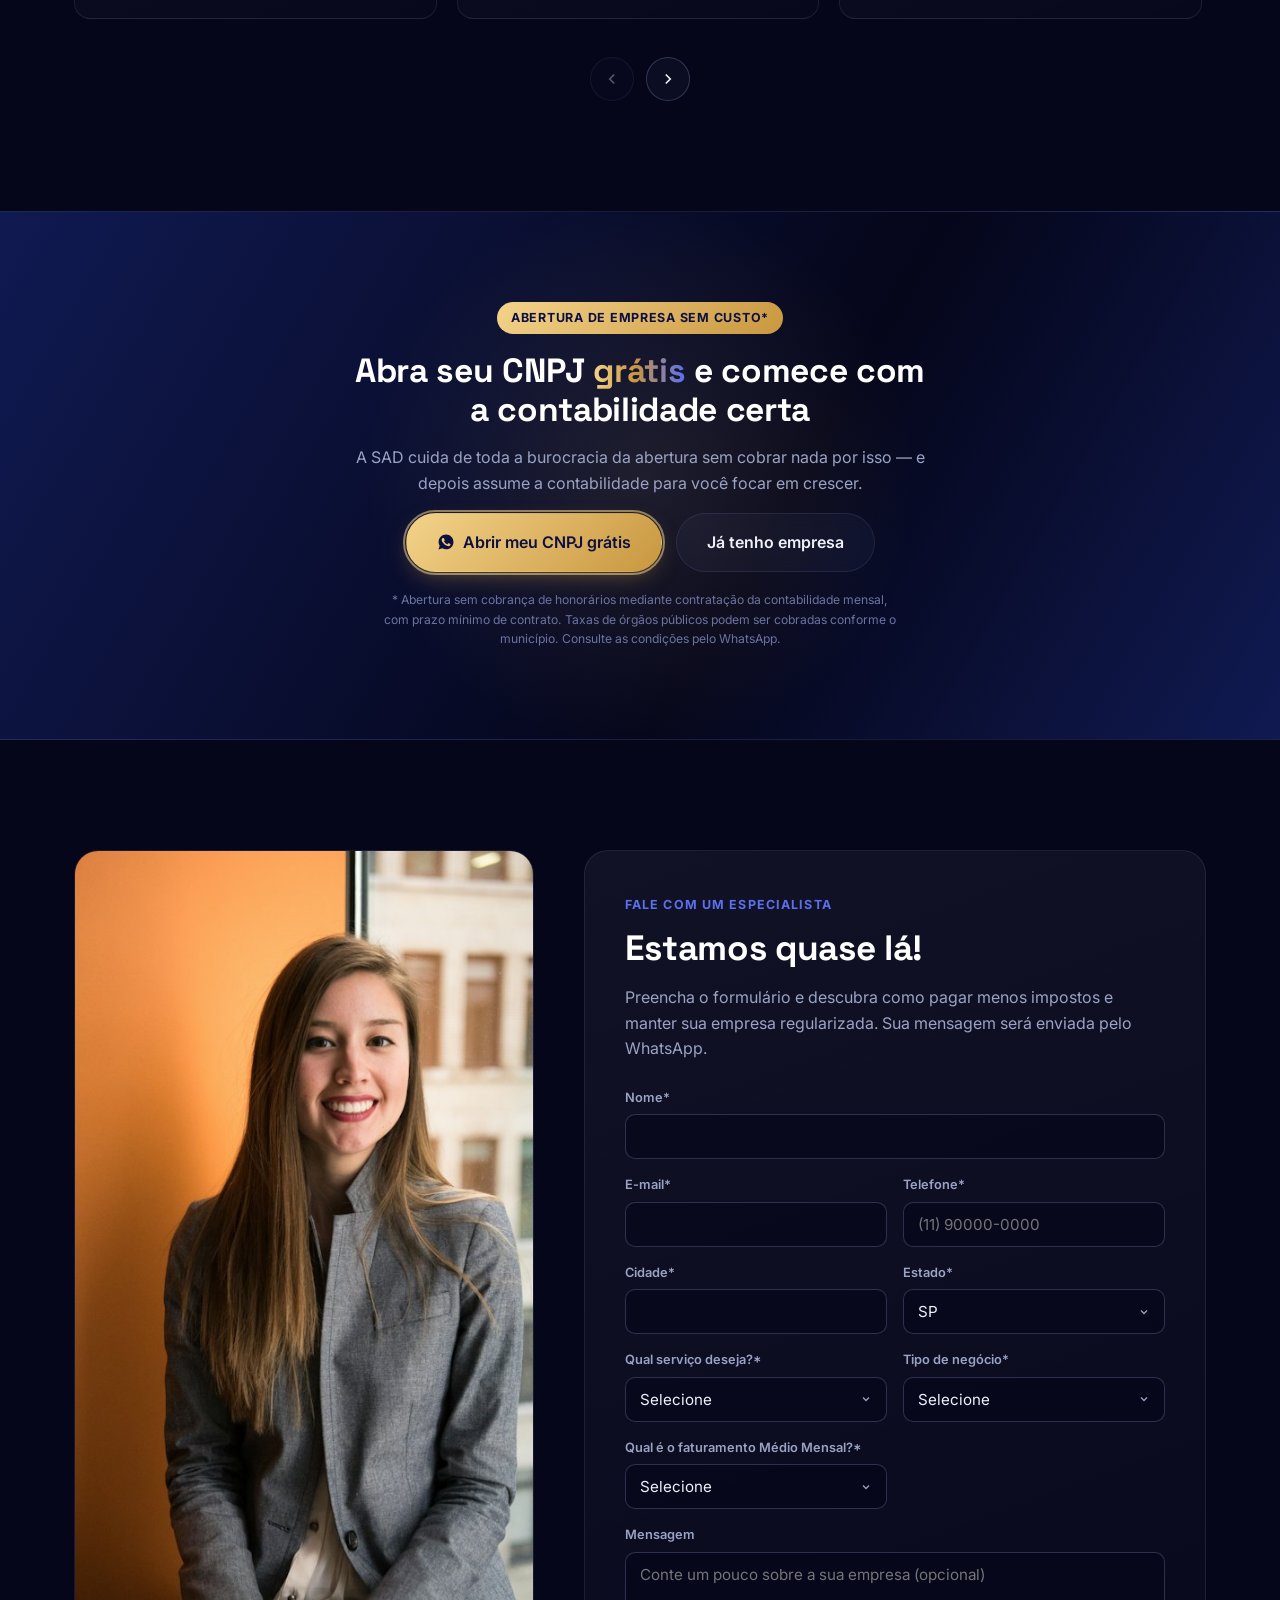
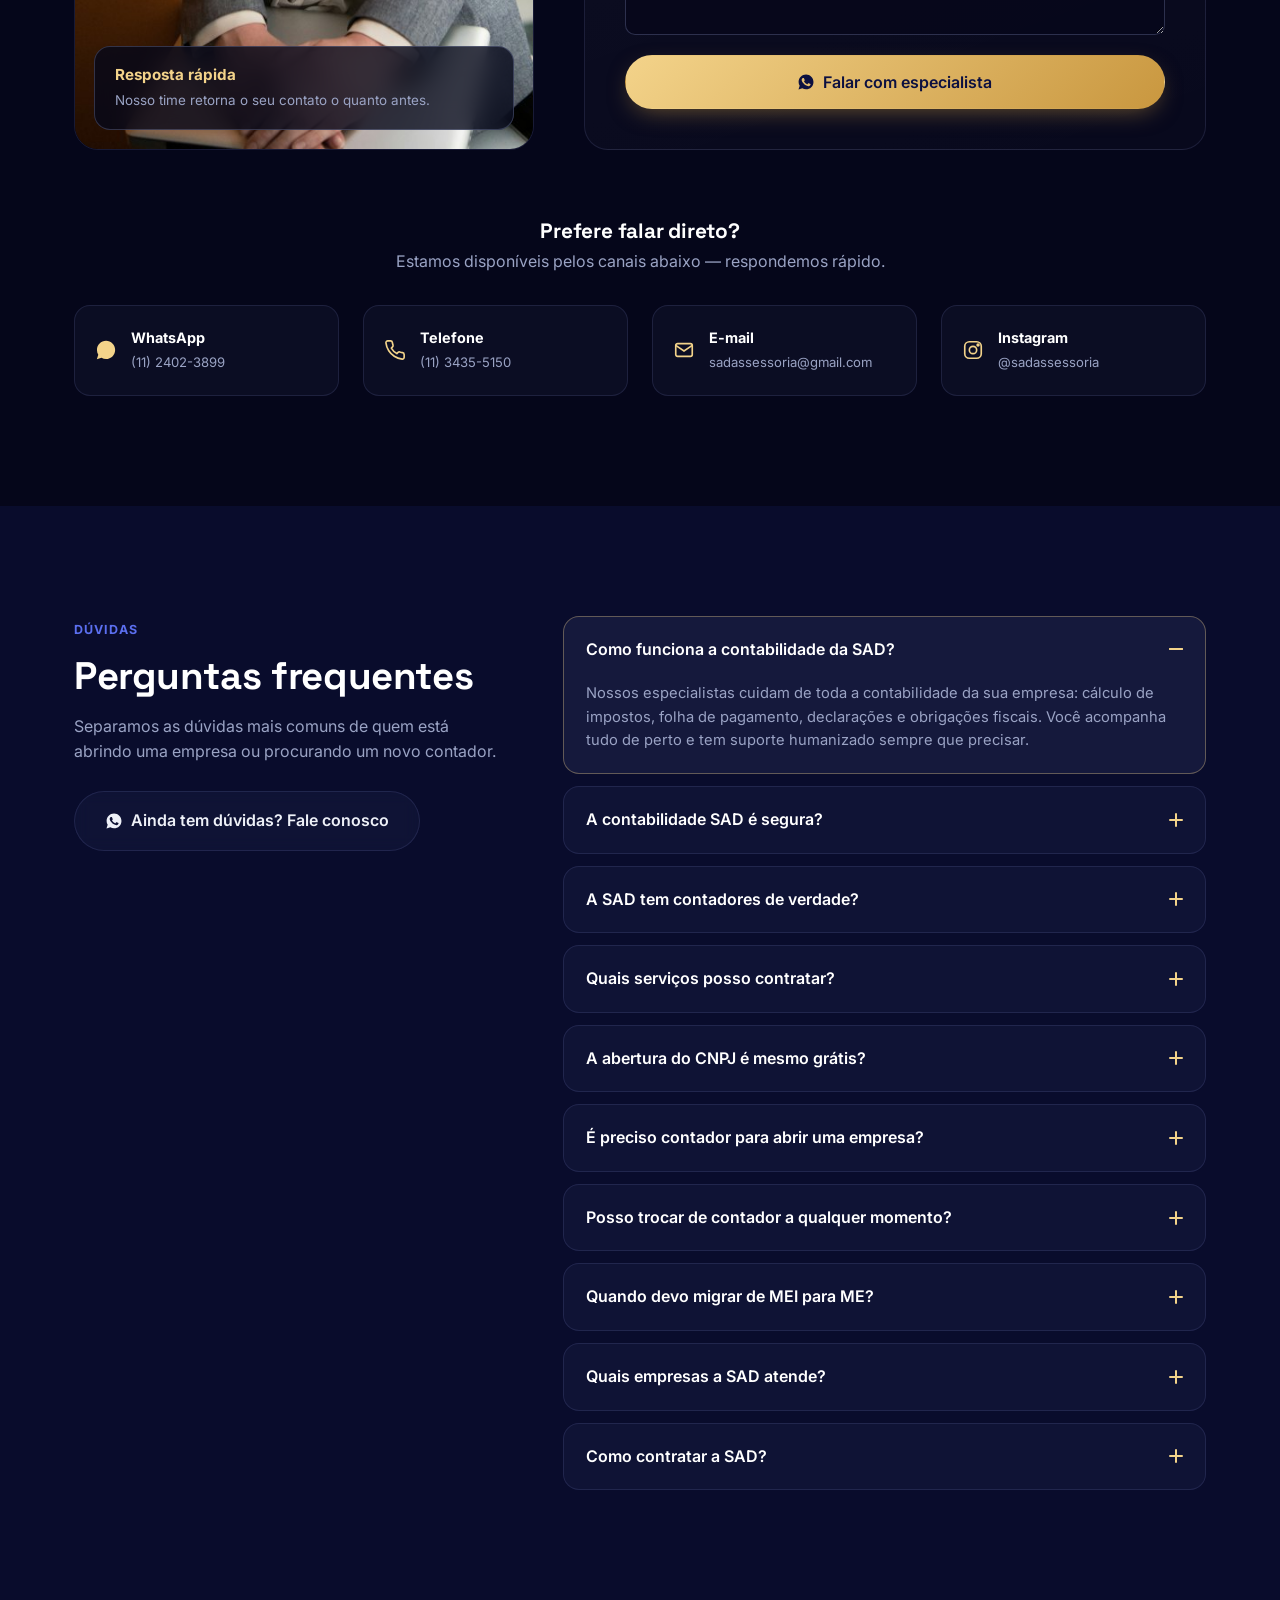
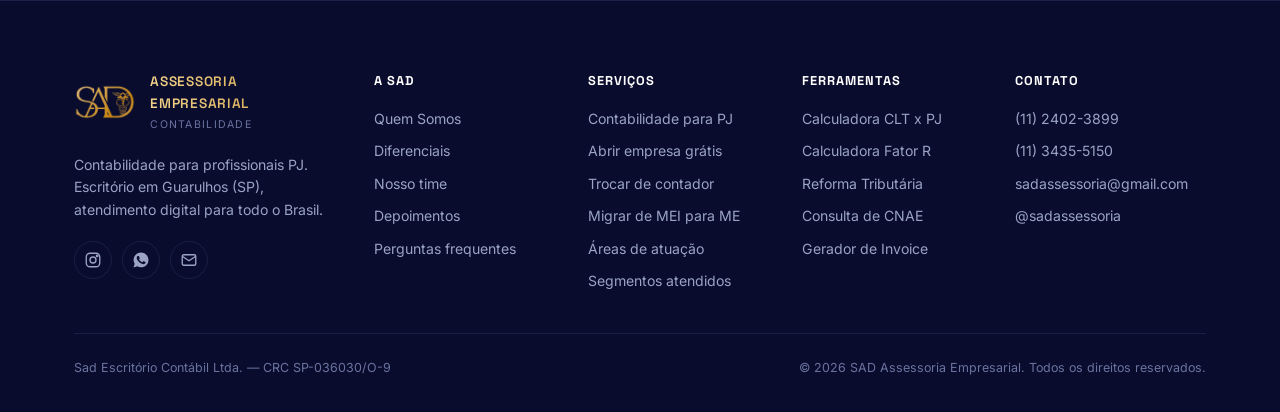
==== commit 3952885f: "Telefone fixo (11) 3435-5150: ícone de telefone e link de ligação (tel:) Co-Authored-By: Claude Opus" ====
--- a/index.html
+++ b/index.html
@@ -741,9 +741,9 @@
         <svg width="22" height="22" viewBox="0 0 24 24" fill="currentColor"><path d="M12.04 2C6.58 2 2.13 6.45 2.13 11.91c0 1.87.5 3.62 1.44 5.14L2 22l5.1-1.53a9.87 9.87 0 0 0 4.94 1.32h.01c5.46 0 9.91-4.45 9.91-9.91C21.96 6.45 17.5 2 12.04 2Z"/></svg>
         <div><strong>WhatsApp</strong><span>(11) 2402-3899</span></div>
       </a>
-      <a class="contact-card" href="https://wa.me/551134355150" target="_blank" rel="noopener">
-        <svg width="22" height="22" viewBox="0 0 24 24" fill="currentColor"><path d="M12.04 2C6.58 2 2.13 6.45 2.13 11.91c0 1.87.5 3.62 1.44 5.14L2 22l5.1-1.53a9.87 9.87 0 0 0 4.94 1.32h.01c5.46 0 9.91-4.45 9.91-9.91C21.96 6.45 17.5 2 12.04 2Z"/></svg>
-        <div><strong>WhatsApp</strong><span>(11) 3435-5150</span></div>
+      <a class="contact-card" href="tel:+551134355150">
+        <svg width="22" height="22" viewBox="0 0 24 24" fill="none" stroke="currentColor" stroke-width="1.8" stroke-linecap="round" stroke-linejoin="round" aria-hidden="true"><path d="M22 16.9v3a2 2 0 0 1-2.2 2 19.8 19.8 0 0 1-8.6-3.1 19.5 19.5 0 0 1-6-6A19.8 19.8 0 0 1 2.1 4.2 2 2 0 0 1 4.1 2h3a2 2 0 0 1 2 1.7c.1 1 .4 1.9.7 2.8a2 2 0 0 1-.5 2.1L8 9.9a16 16 0 0 0 6 6l1.3-1.3a2 2 0 0 1 2.1-.4c.9.3 1.8.6 2.8.7a2 2 0 0 1 1.7 2Z"/></svg>
+        <div><strong>Telefone</strong><span>(11) 3435-5150</span></div>
       </a>
       <a class="contact-card" href="mailto:sadassessoria@gmail.com">
         <svg width="22" height="22" viewBox="0 0 24 24" fill="none" stroke="currentColor" stroke-width="1.8"><rect x="3" y="5" width="18" height="14" rx="2"/><path d="m3 7 9 6 9-6"/></svg>
@@ -862,7 +862,7 @@
       <div class="footer-col">
         <h4>Contato</h4>
         <a href="https://wa.me/551124023899" target="_blank" rel="noopener">(11) 2402-3899</a>
-        <a href="https://wa.me/551134355150" target="_blank" rel="noopener">(11) 3435-5150</a>
+        <a href="tel:+551134355150">(11) 3435-5150</a>
         <a href="mailto:sadassessoria@gmail.com">sadassessoria@gmail.com</a>
         <a href="https://instagram.com/sadassessoria" target="_blank" rel="noopener">@sadassessoria</a>
       </div>
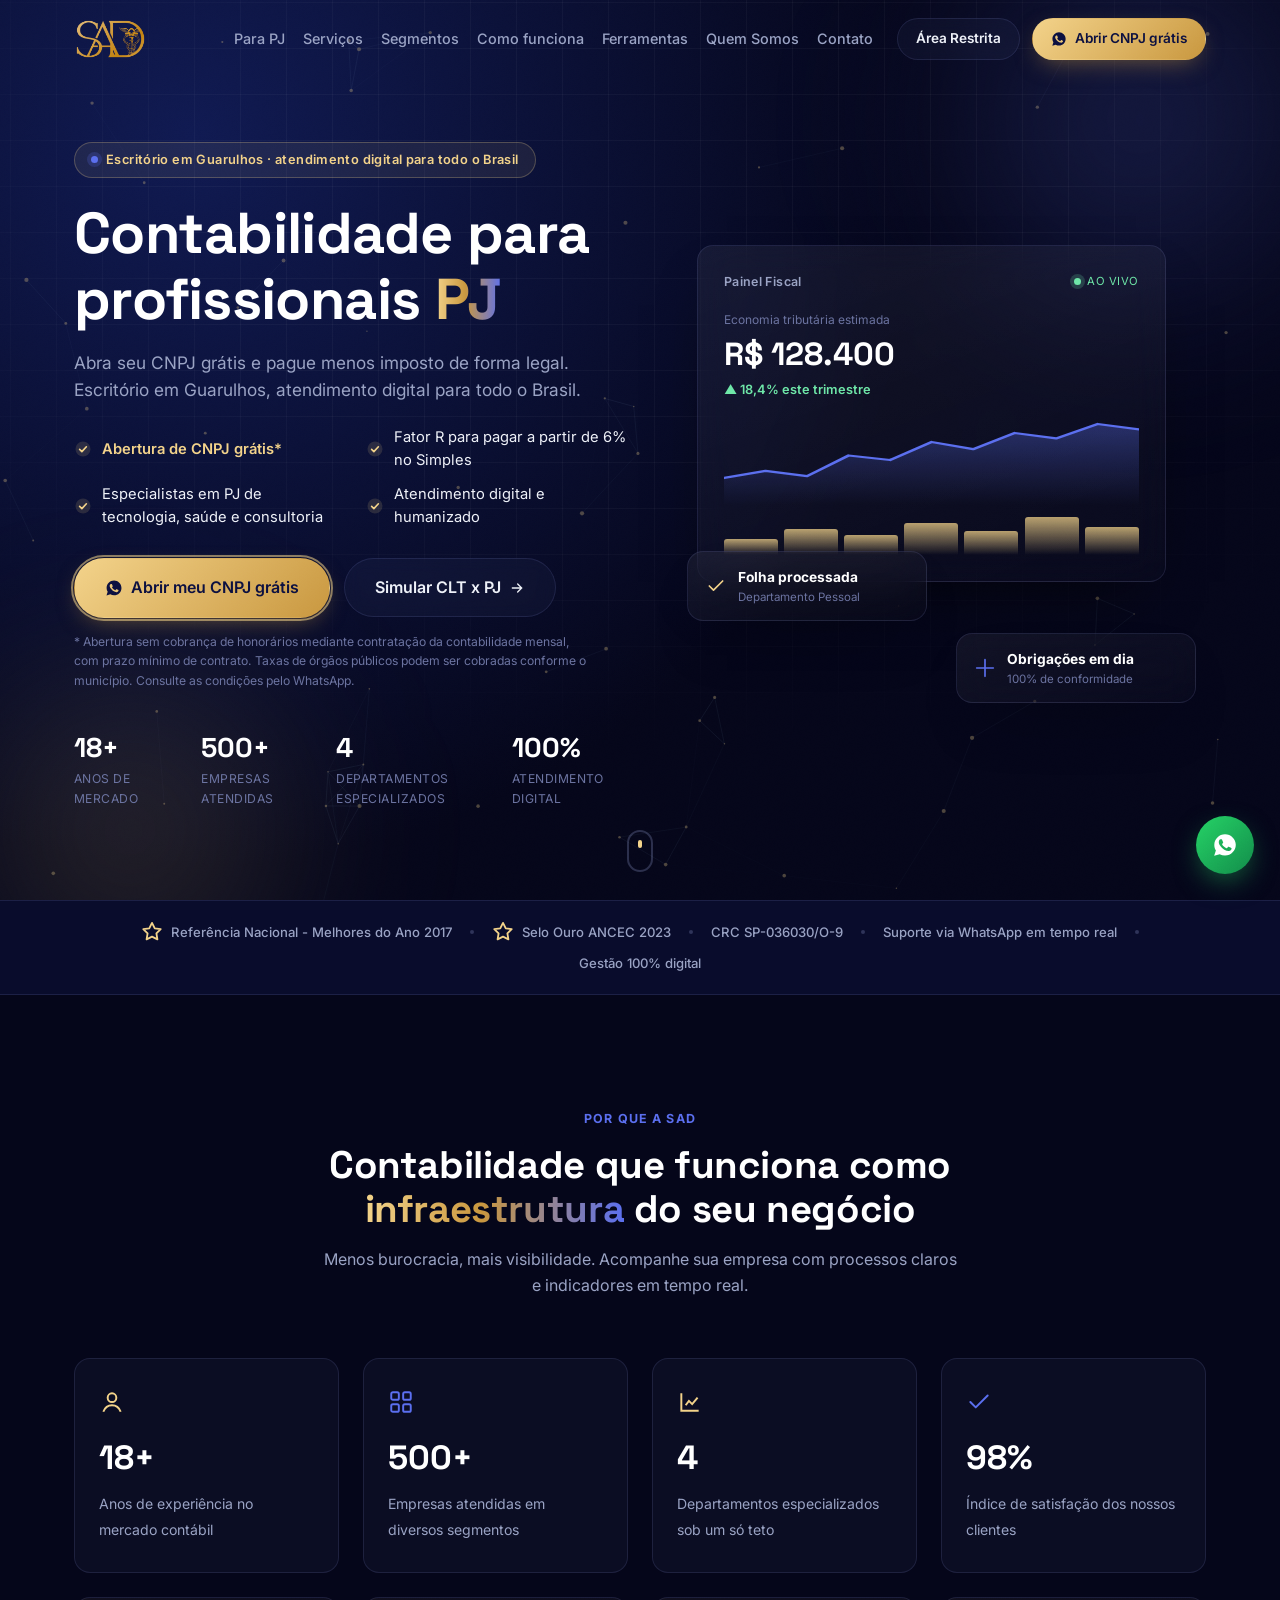
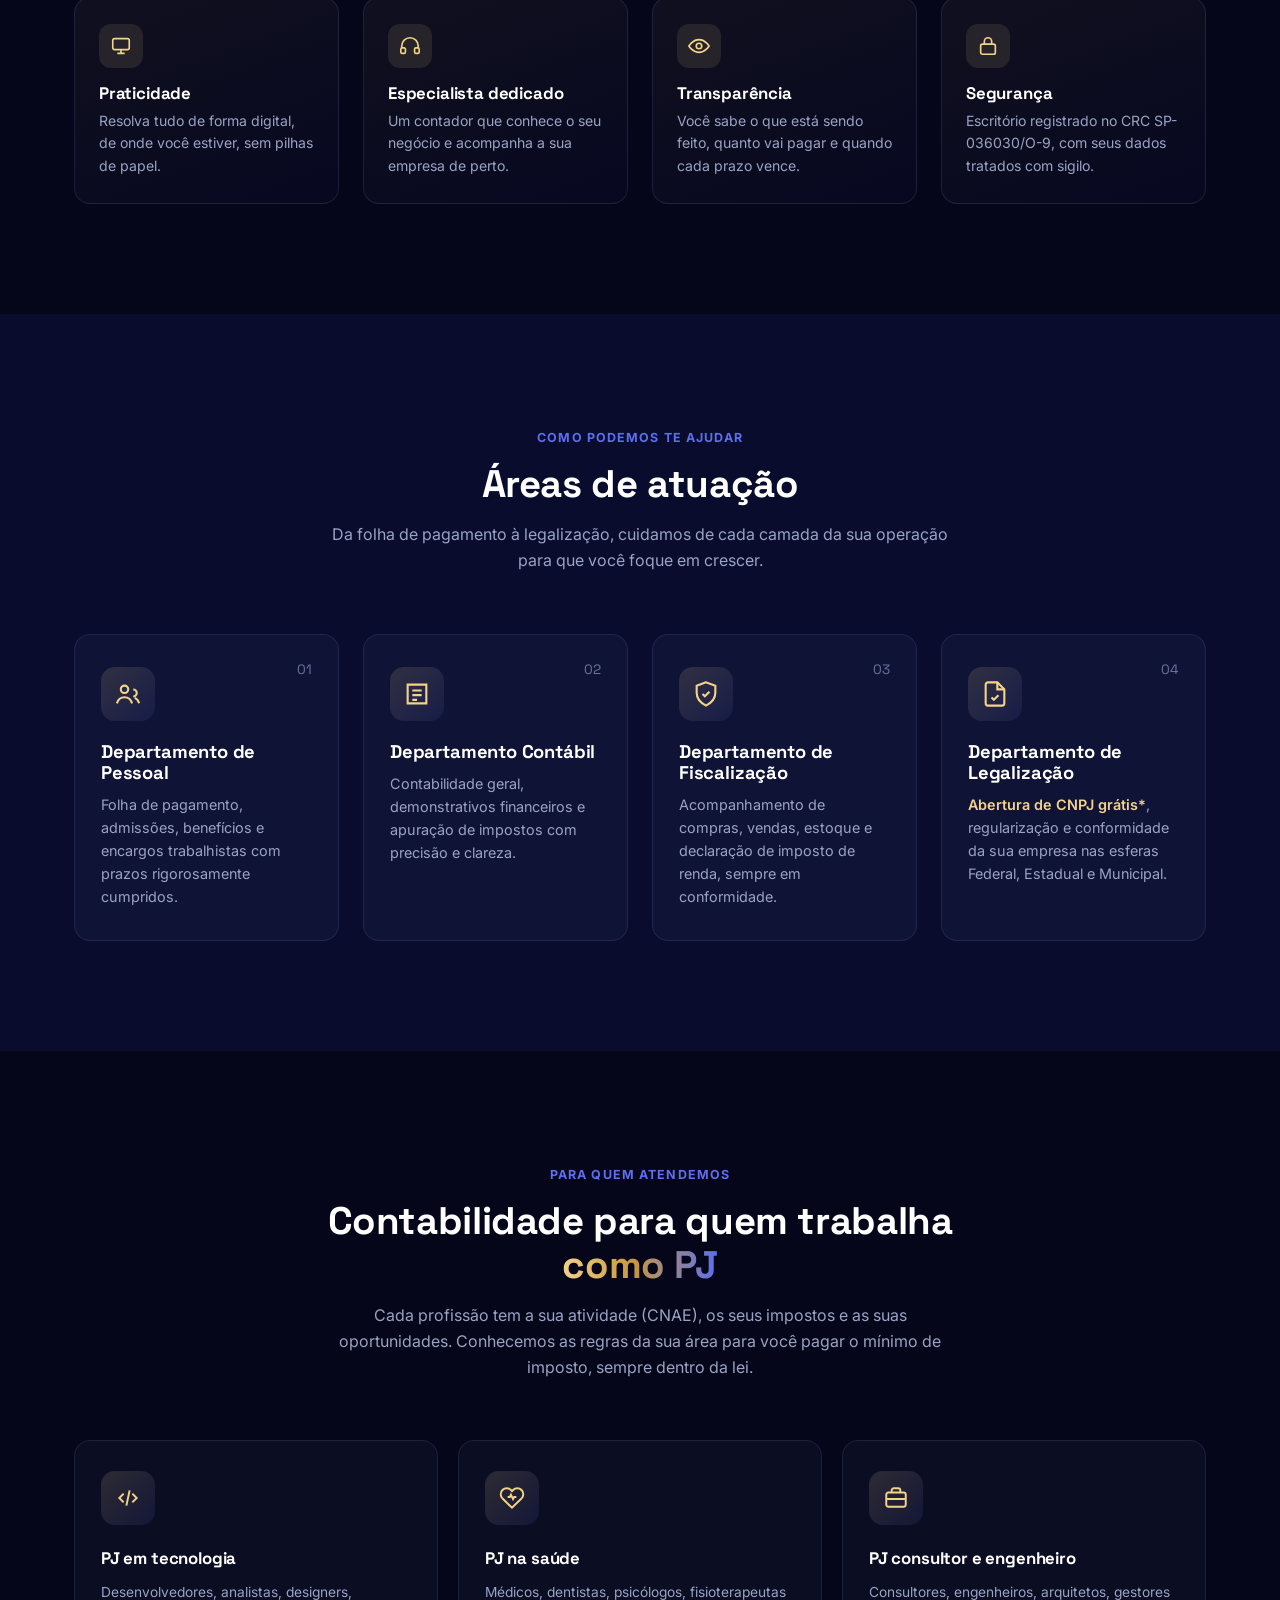
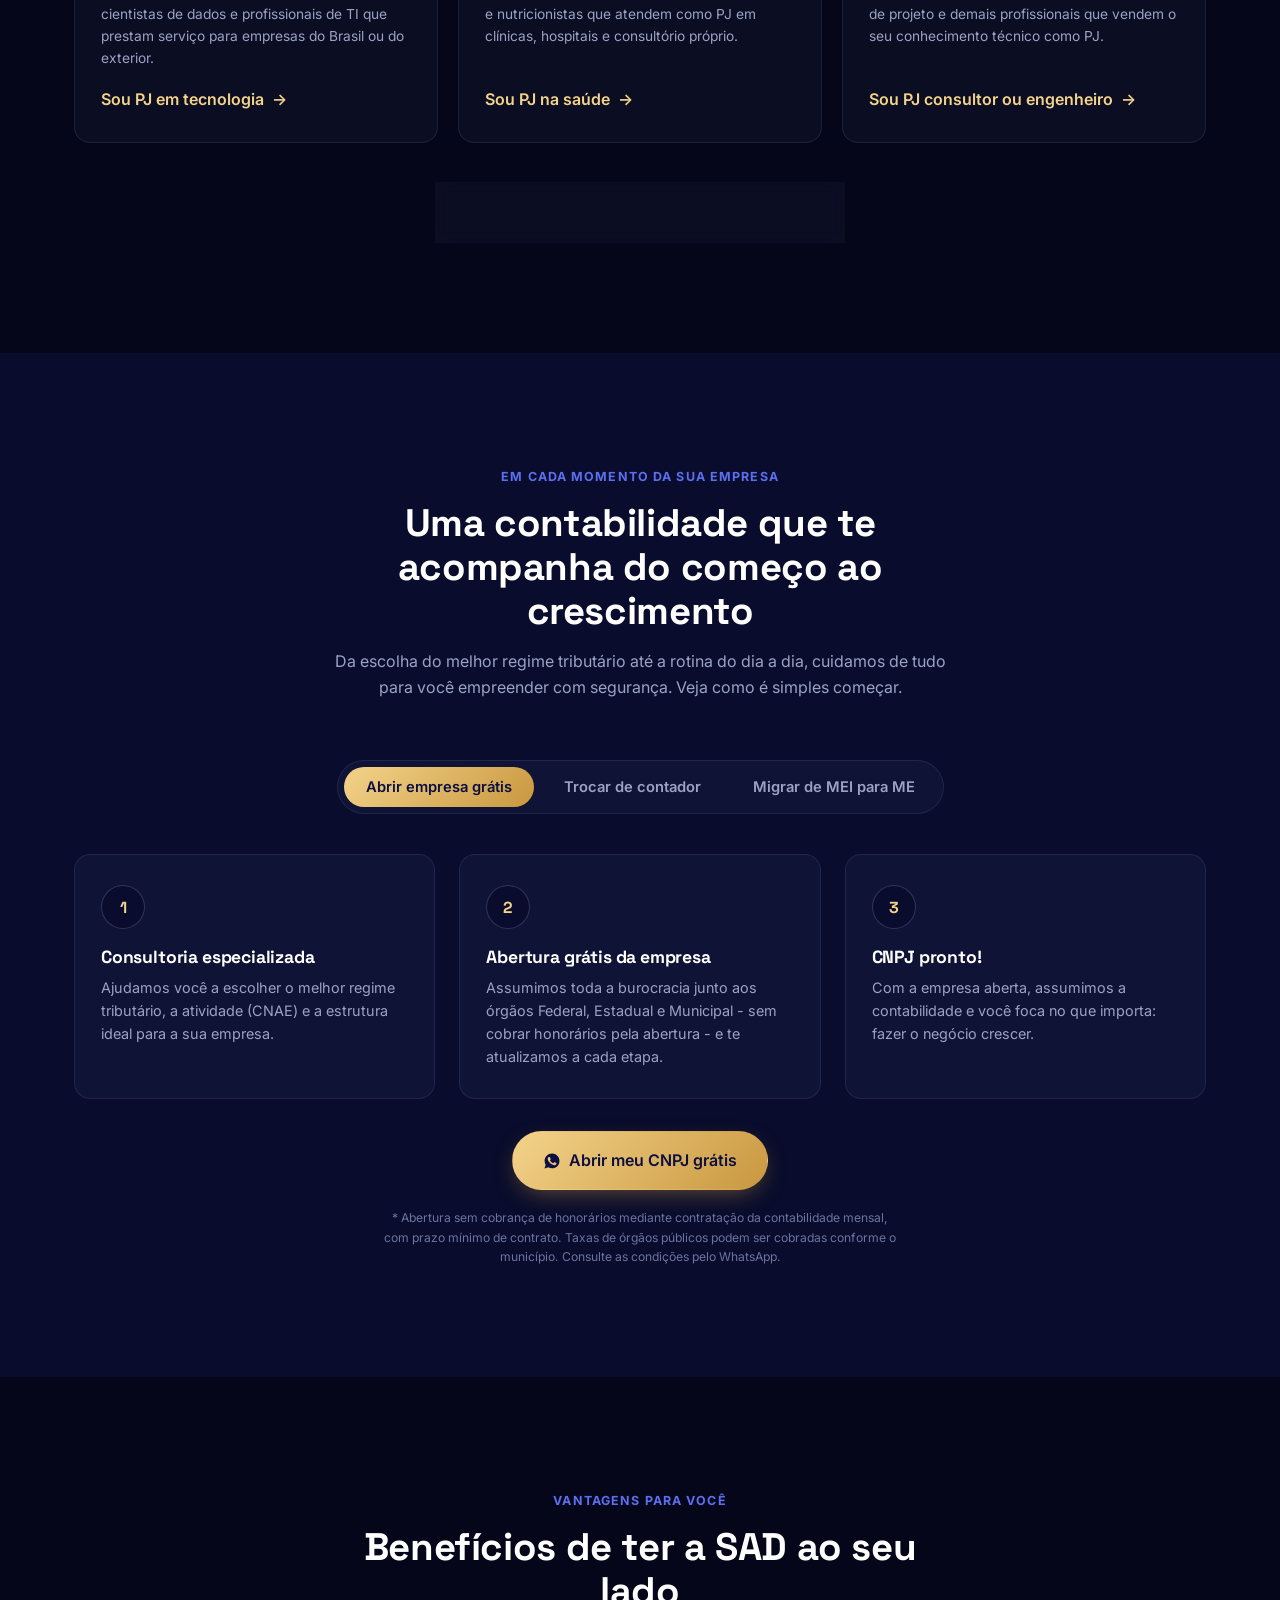
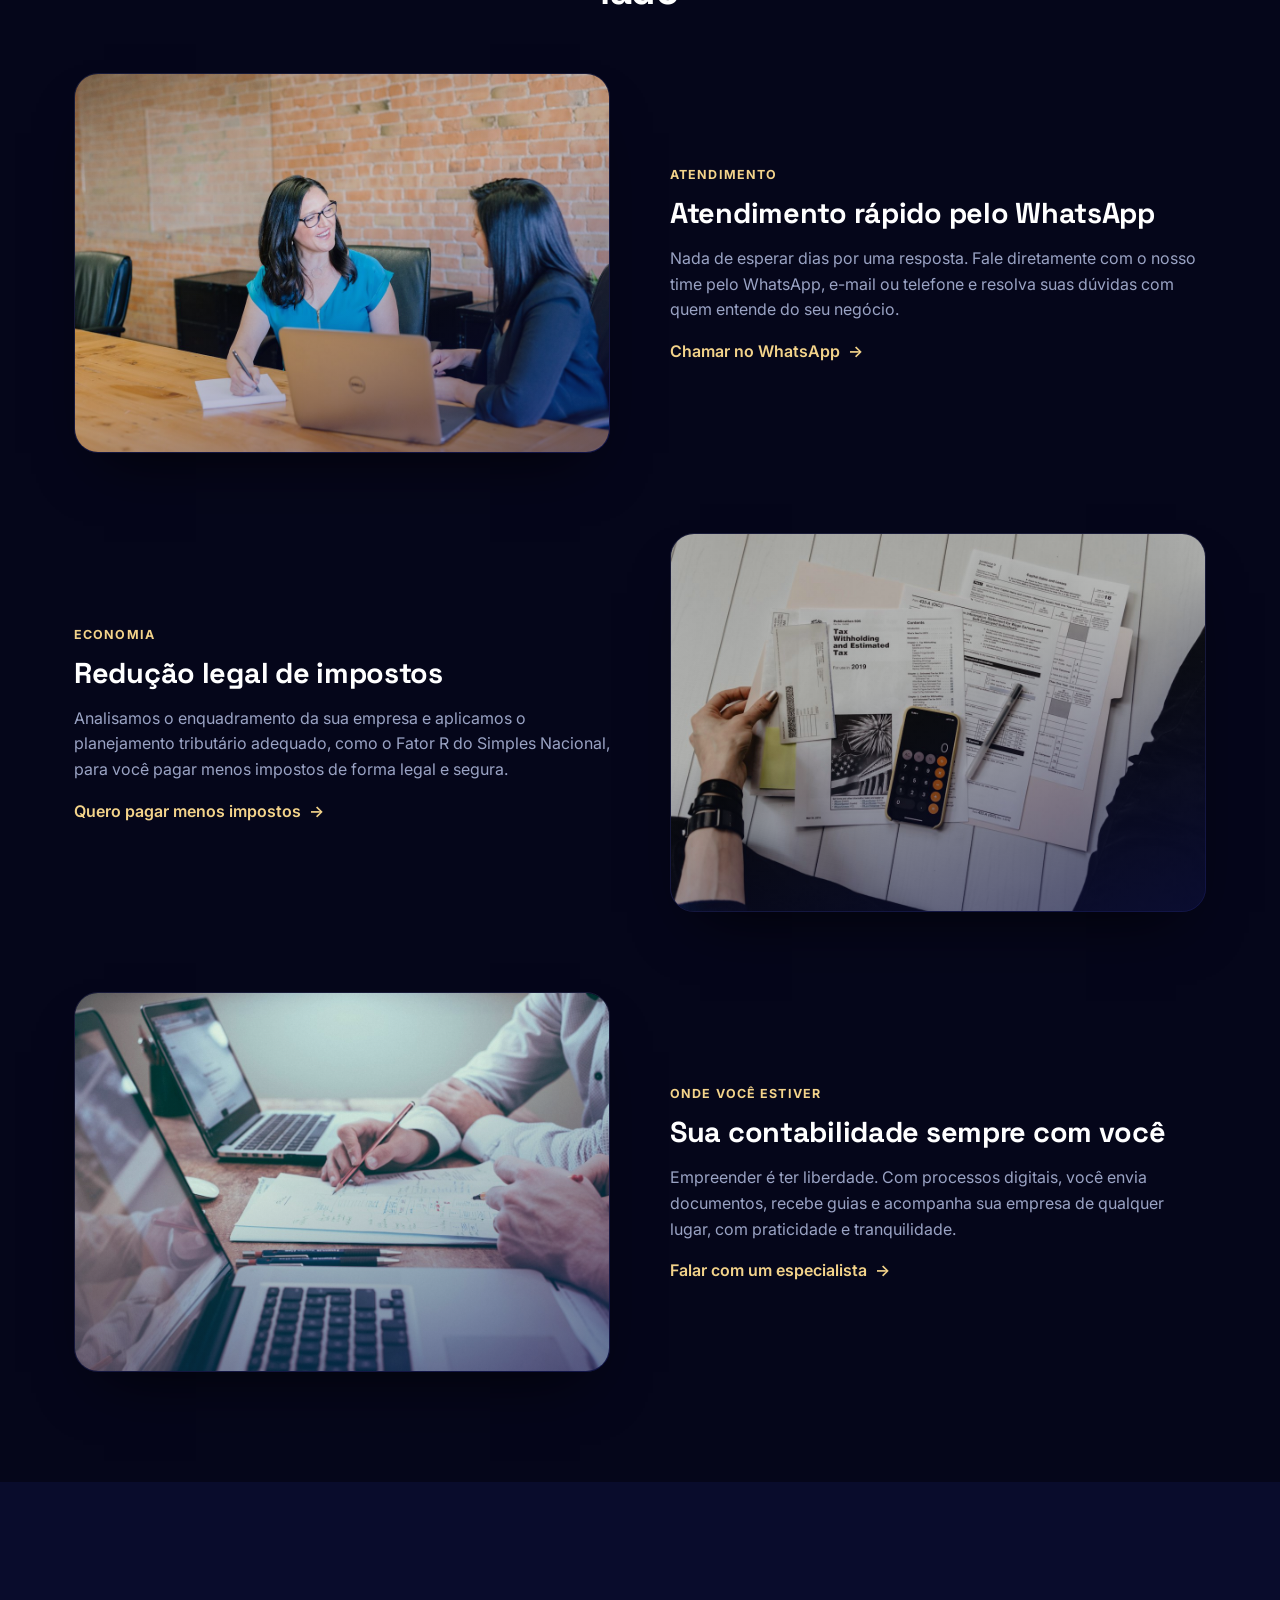
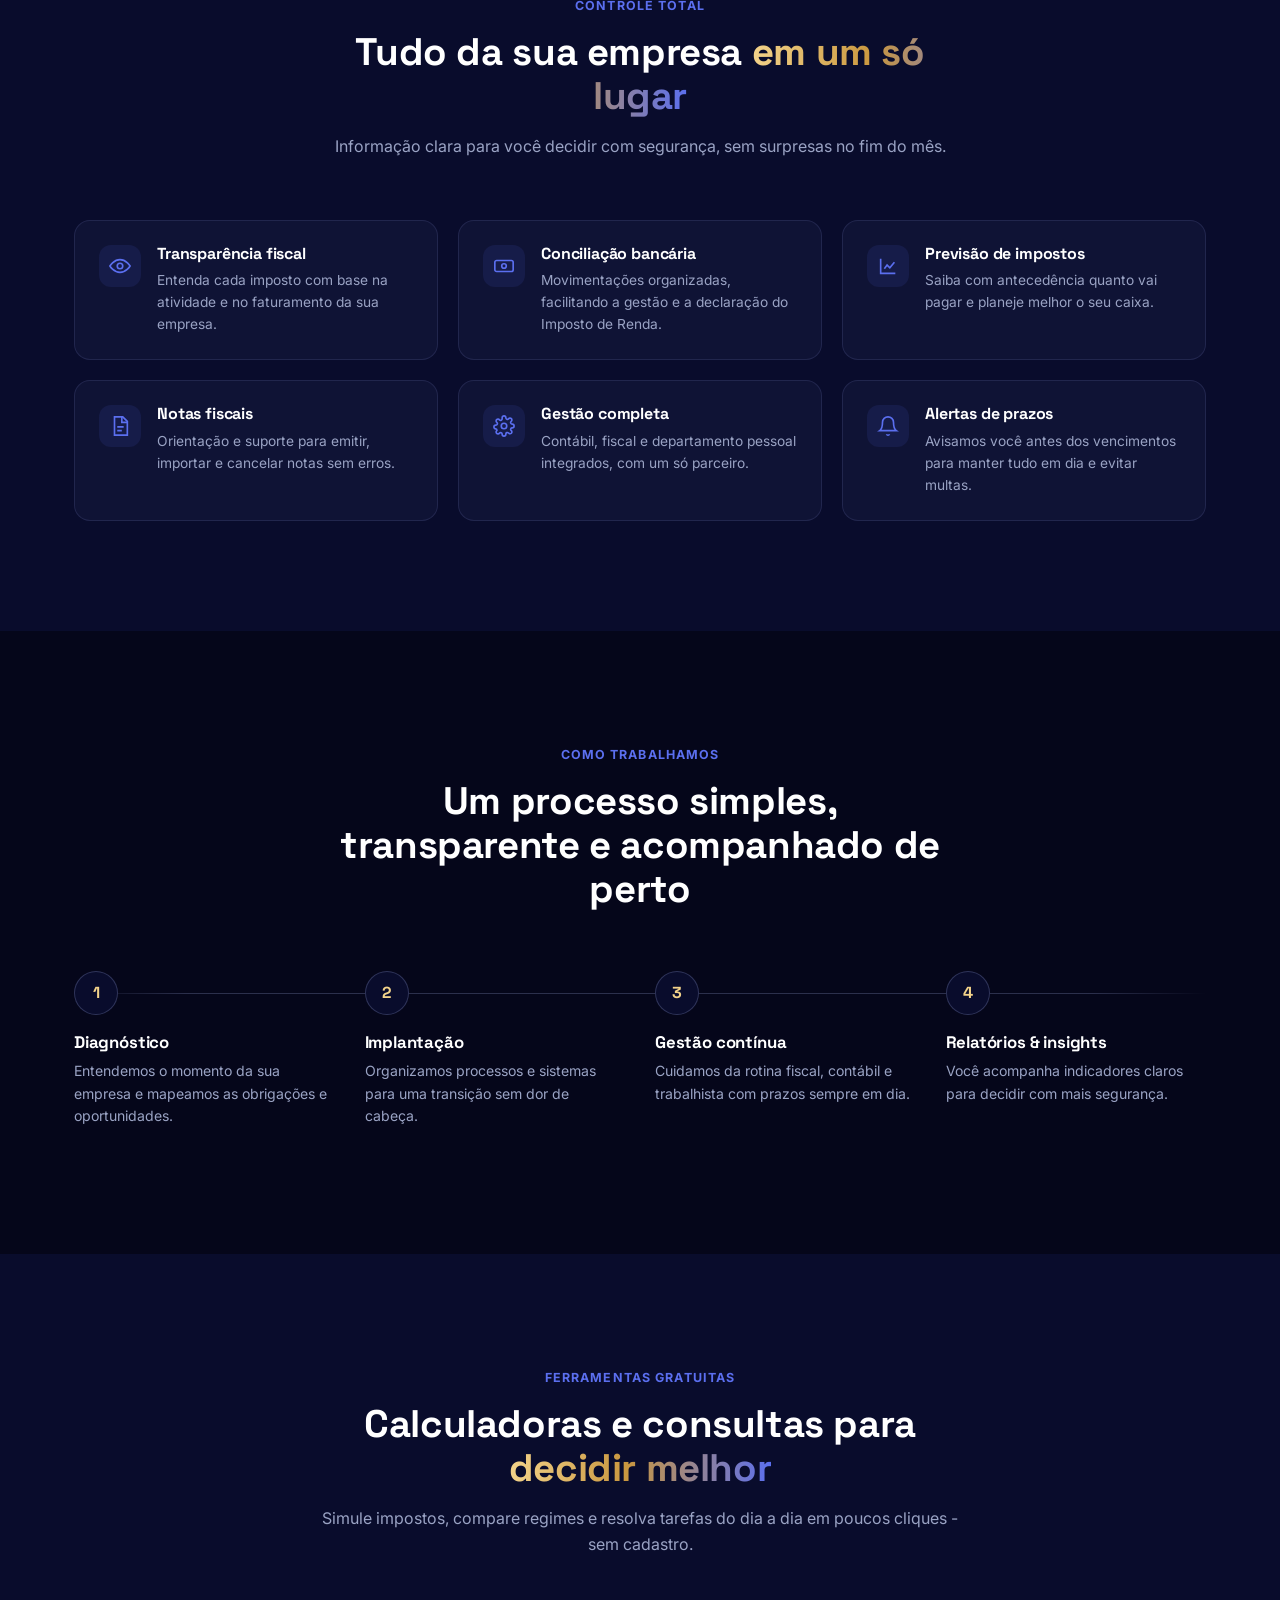
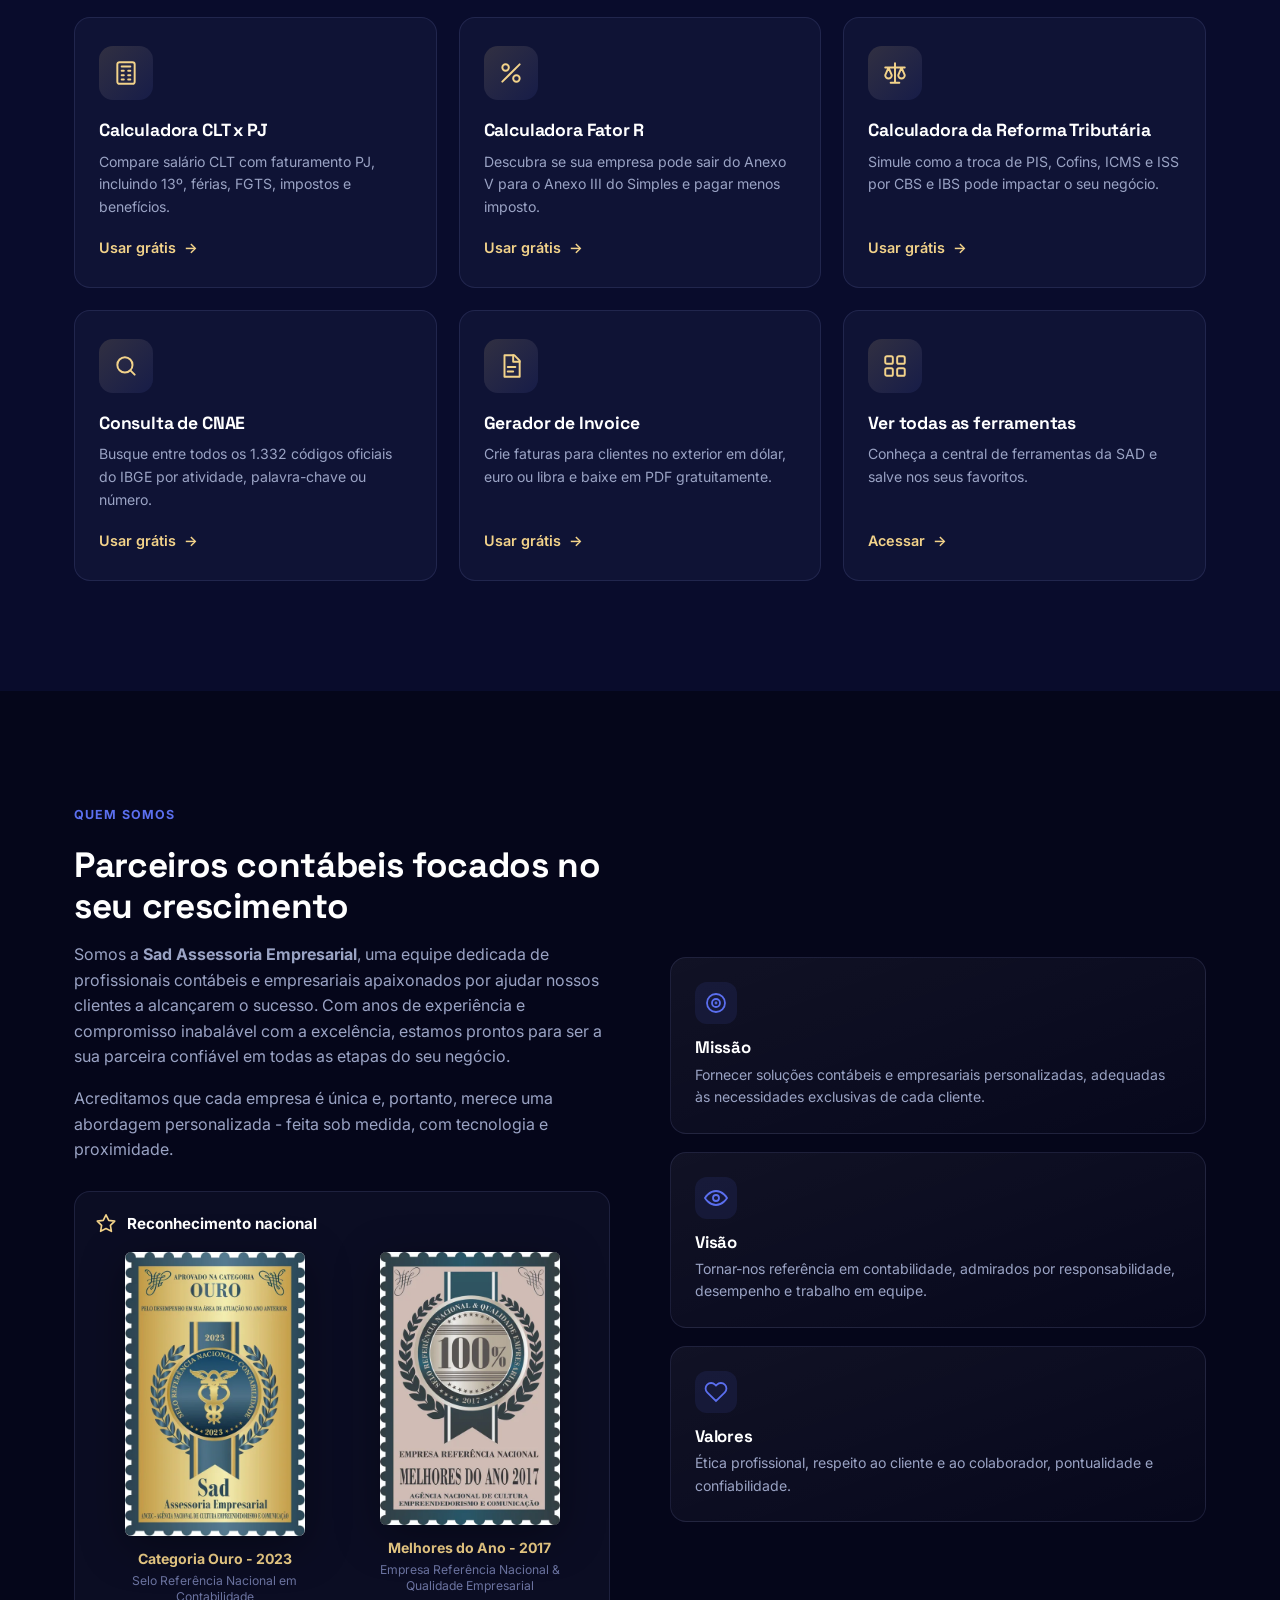
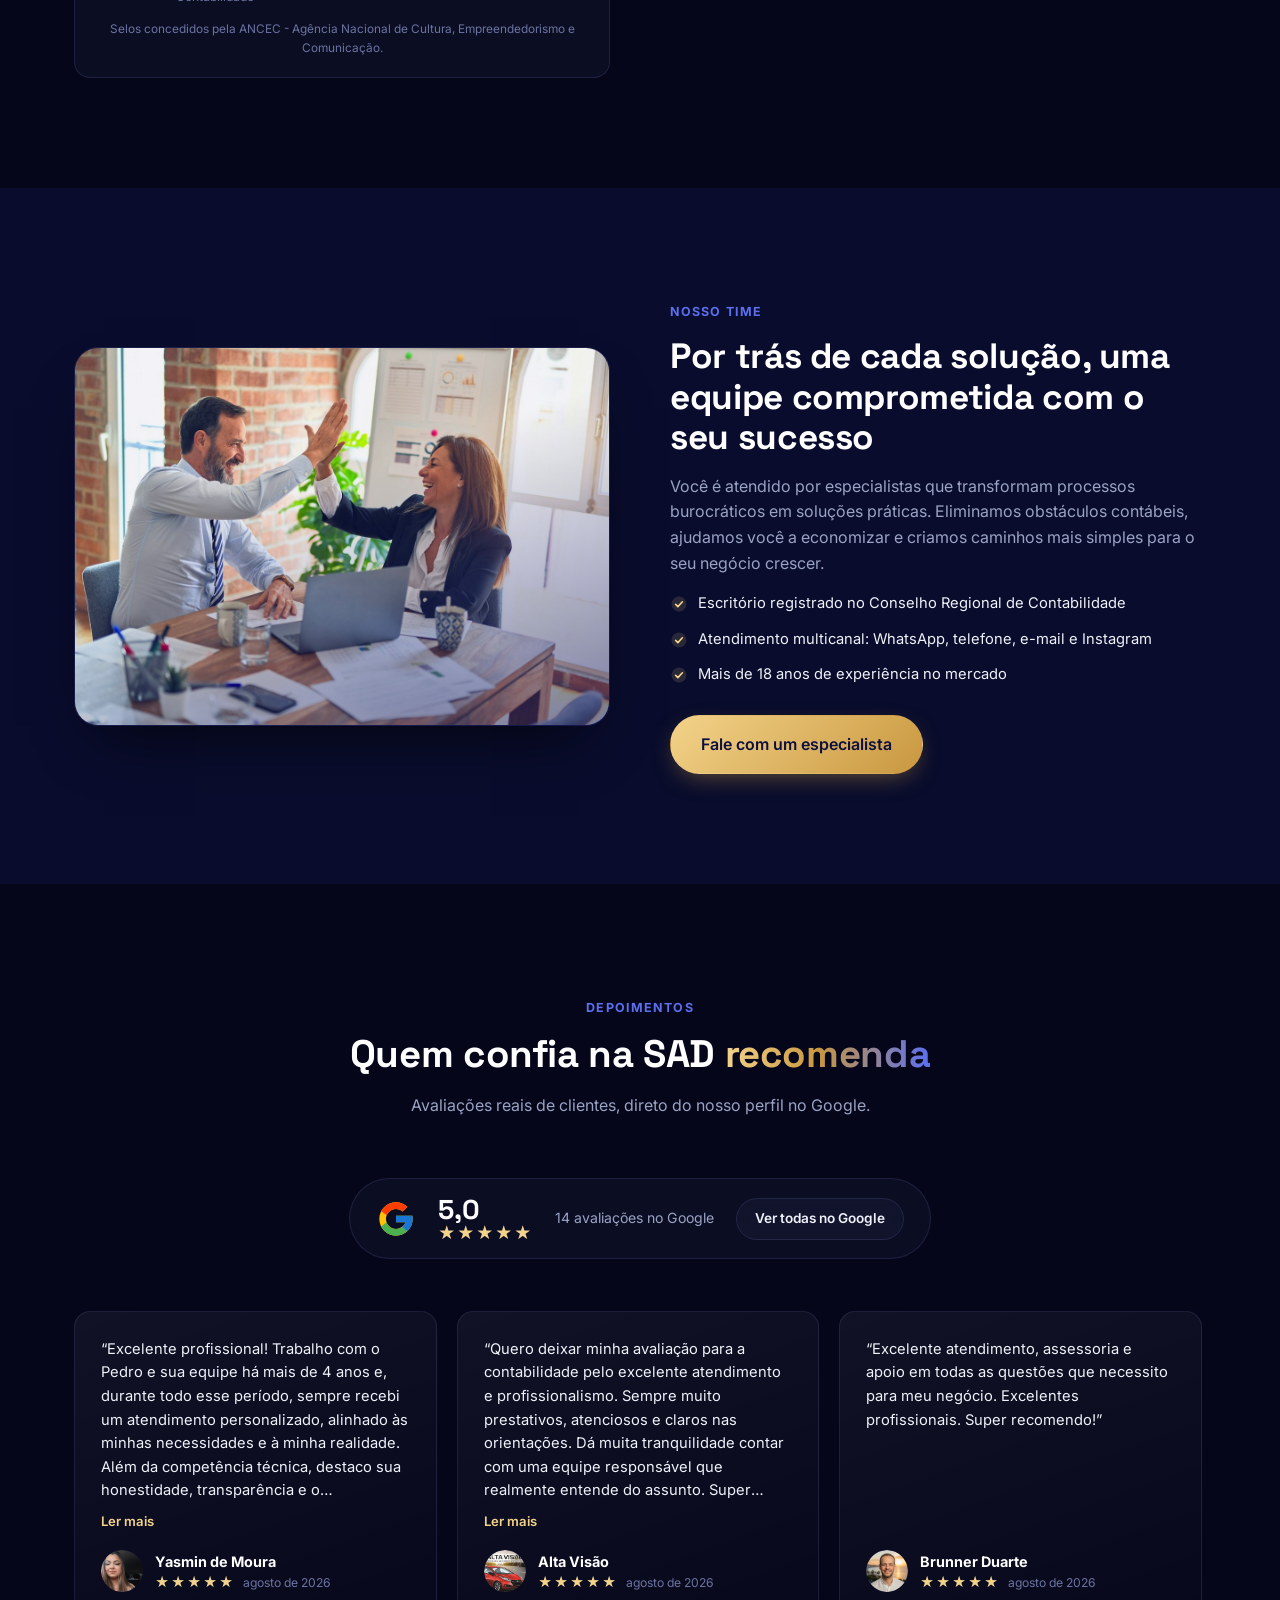
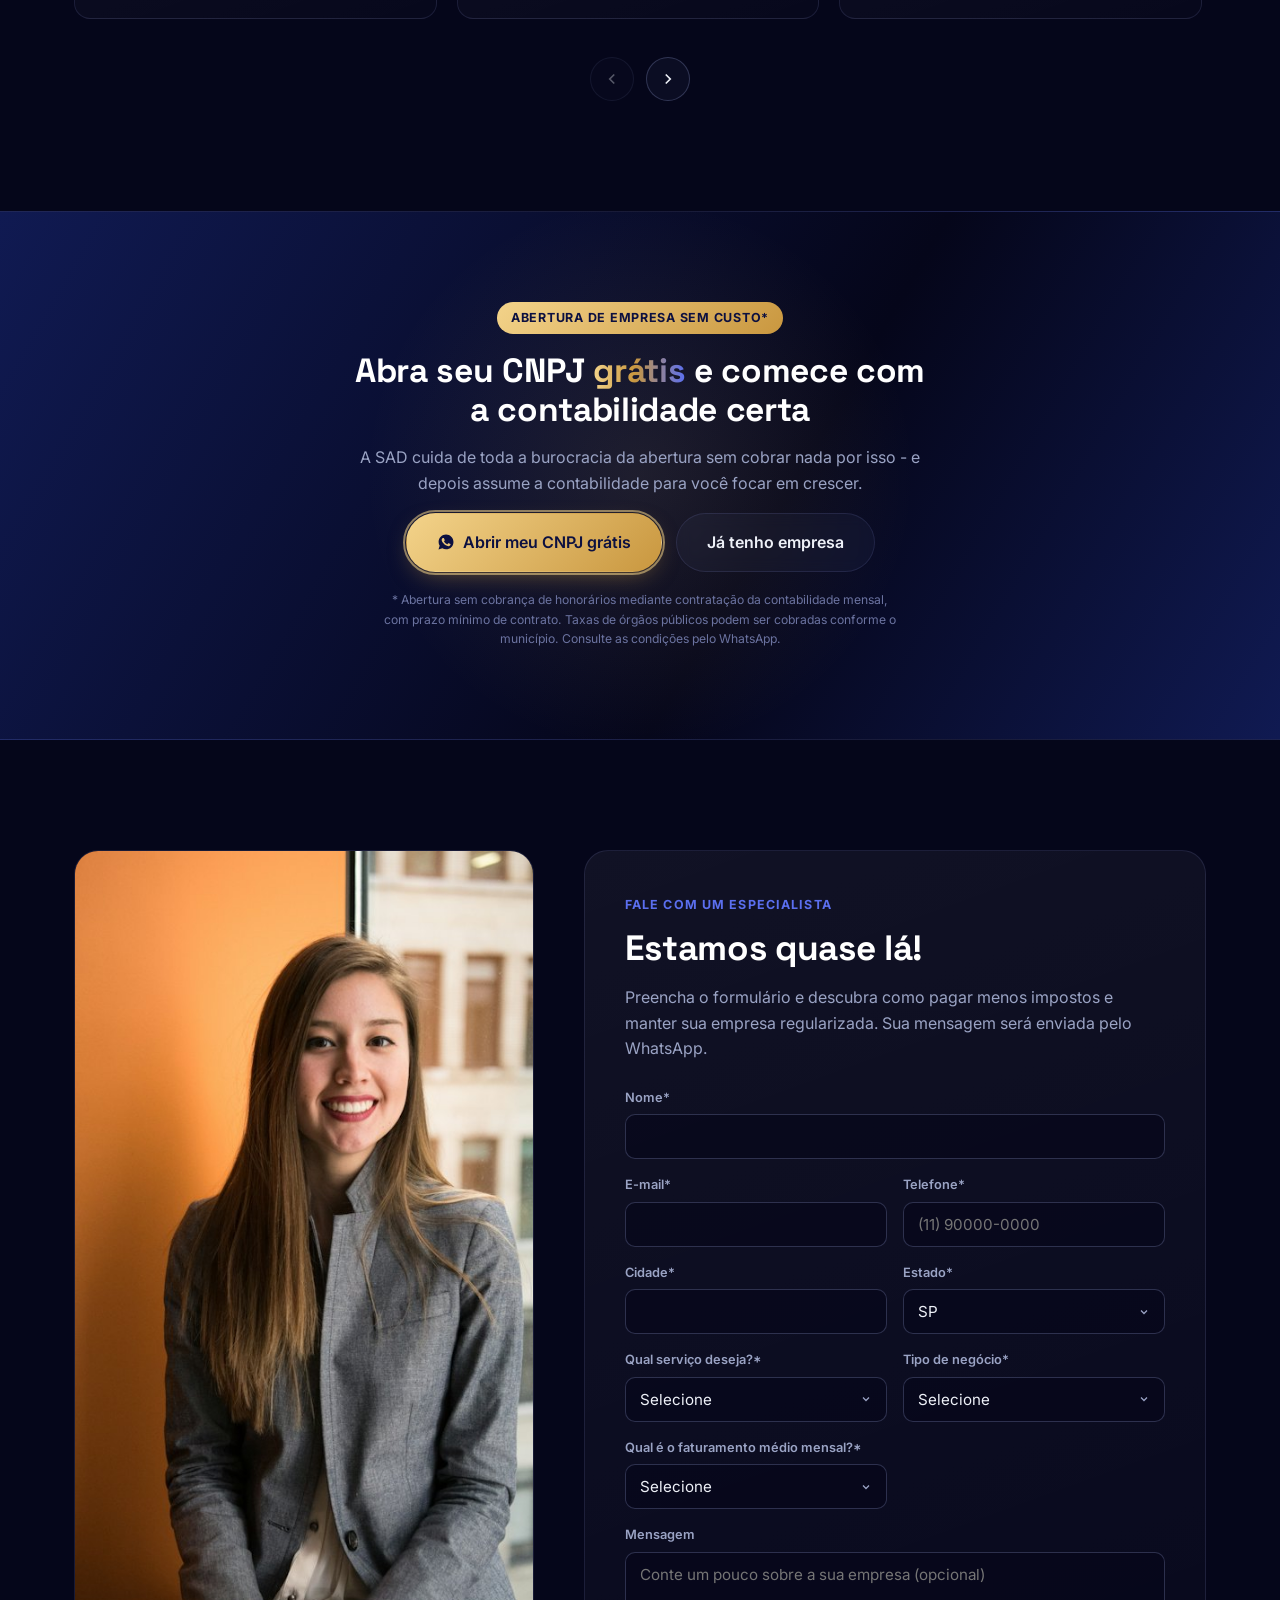
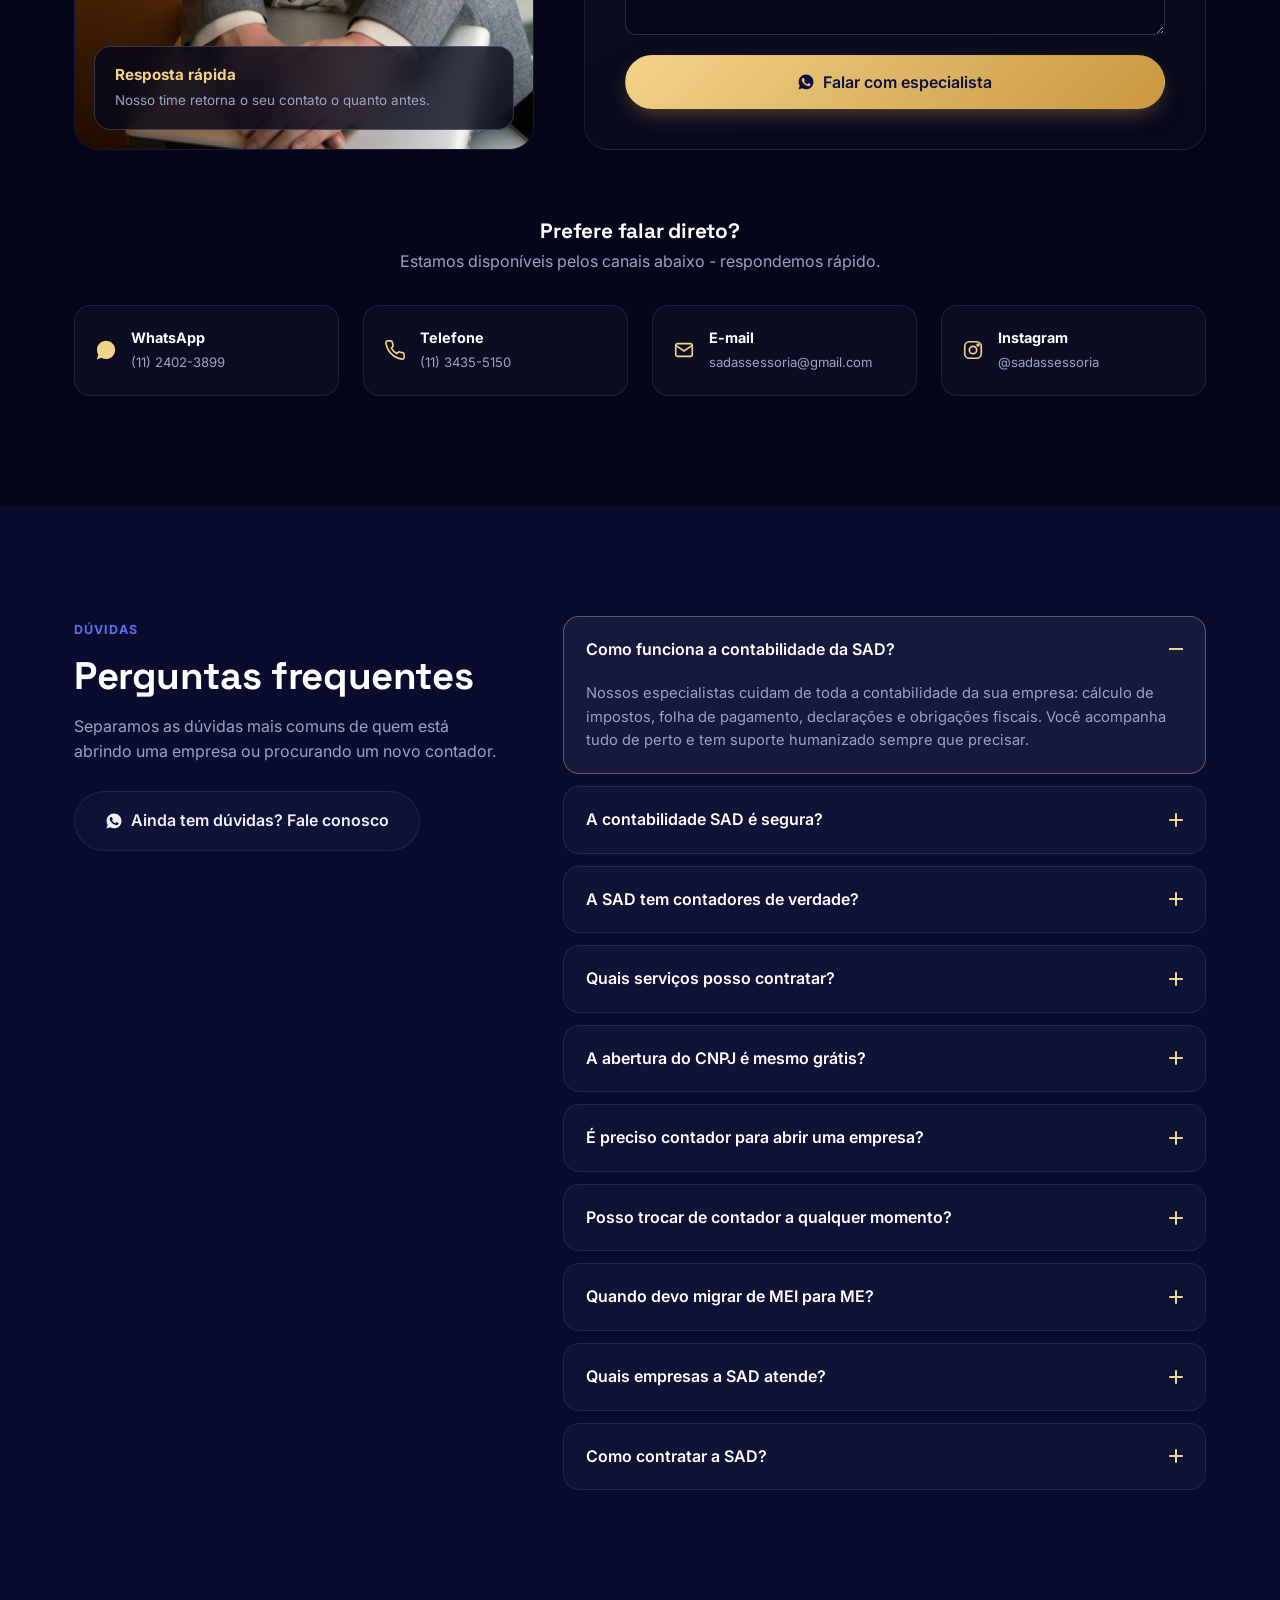
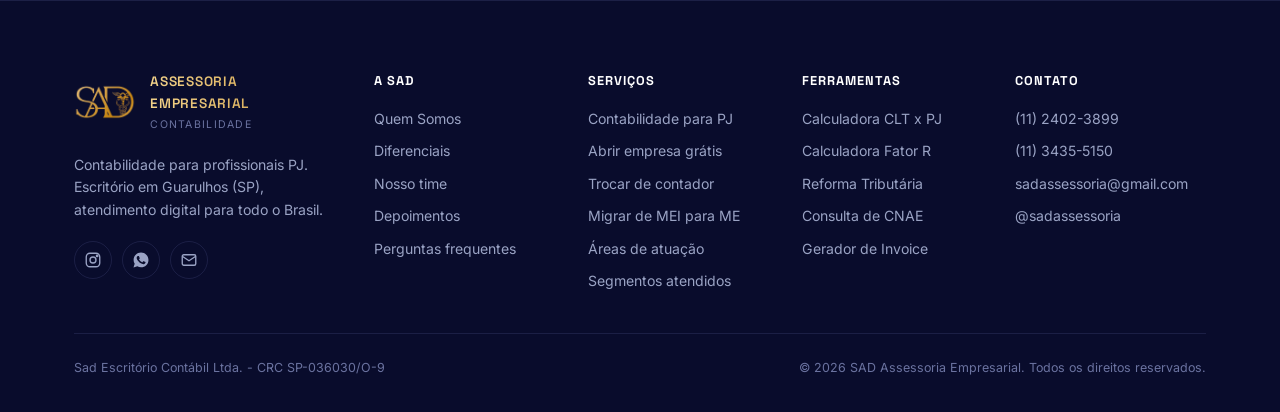
==== commit 209f5e62: "Trocar travessões longos por hífen, corrigir ortografia e manter telefone fixo como ligação Inclui a" ====
--- a/index.html
+++ b/index.html
@@ -91,7 +91,7 @@
 
       <div class="hero-stats">
         <div class="hero-stat">
-          <strong data-count="30" data-suffix="+">0</strong>
+          <strong data-count="18" data-suffix="+">0</strong>
           <span>Anos de mercado</span>
         </div>
         <div class="hero-stat">
@@ -159,7 +159,7 @@
   <div class="container trust-inner">
     <div class="trust-badge">
       <svg width="22" height="22" viewBox="0 0 24 24" fill="none" stroke="#f3d38a" stroke-width="2"><path d="M12 2l3 6 6.5.9-4.7 4.6 1.1 6.5L12 17l-5.9 3 1.1-6.5L2.5 8.9 9 8l3-6Z" stroke-linejoin="round"/></svg>
-      Referência Nacional — Melhores do Ano 2017
+      Referência Nacional - Melhores do Ano 2017
     </div>
     <span class="trust-sep"></span>
     <div class="trust-badge">
@@ -187,7 +187,7 @@
     <div class="grid grid-4">
       <article class="stat-card" data-reveal>
         <svg width="26" height="26" viewBox="0 0 24 24" fill="none" stroke="#f3d38a" stroke-width="1.8"><circle cx="12" cy="8" r="4"/><path d="M4 21c1.5-4 4.5-6 8-6s6.5 2 8 6"/></svg>
-        <strong data-count="30" data-suffix="+">0</strong>
+        <strong data-count="18" data-suffix="+">0</strong>
         <span>Anos de experiência no mercado contábil</span>
       </article>
       <article class="stat-card" data-reveal data-reveal-delay="80">
@@ -334,7 +334,7 @@
       <div class="tab-panel active" role="tabpanel" id="panel-abrir" aria-labelledby="tab-abrir">
         <div class="steps">
           <div class="step-card"><span class="process-num">1</span><h3>Consultoria especializada</h3><p>Ajudamos você a escolher o melhor regime tributário, a atividade (CNAE) e a estrutura ideal para a sua empresa.</p></div>
-          <div class="step-card"><span class="process-num">2</span><h3>Abertura grátis da empresa</h3><p>Assumimos toda a burocracia junto aos órgãos Federal, Estadual e Municipal — sem cobrar honorários pela abertura — e te atualizamos a cada etapa.</p></div>
+          <div class="step-card"><span class="process-num">2</span><h3>Abertura grátis da empresa</h3><p>Assumimos toda a burocracia junto aos órgãos Federal, Estadual e Municipal - sem cobrar honorários pela abertura - e te atualizamos a cada etapa.</p></div>
           <div class="step-card"><span class="process-num">3</span><h3>CNPJ pronto!</h3><p>Com a empresa aberta, assumimos a contabilidade e você foca no que importa: fazer o negócio crescer.</p></div>
         </div>
         <div class="tabs-cta"><a href="https://wa.me/551124023899?text=Ol%C3%A1%21%20Sou%20PJ%20%2F%20vou%20virar%20PJ%20e%20quero%20abrir%20meu%20CNPJ." target="_blank" rel="noopener" class="btn btn-primary btn-lg"><svg width="18" height="18"><use href="#i-wa"/></svg> Abrir meu CNPJ grátis</a></div>
@@ -480,7 +480,7 @@
     <div class="section-head" data-reveal>
       <span class="section-tag">Ferramentas gratuitas</span>
       <h2>Calculadoras e consultas para <span class="text-gradient">decidir melhor</span></h2>
-      <p>Simule impostos, compare regimes e resolva tarefas do dia a dia em poucos cliques — sem cadastro.</p>
+      <p>Simule impostos, compare regimes e resolva tarefas do dia a dia em poucos cliques - sem cadastro.</p>
     </div>
     <div class="tools-grid">
       <a class="tool-link" href="ferramentas/calculadora-clt-pj.html" data-reveal data-reveal-delay="0">
@@ -530,7 +530,7 @@
       <span class="section-tag">Quem somos</span>
       <h2>Parceiros contábeis focados no seu crescimento</h2>
       <p>Somos a <strong>Sad Assessoria Empresarial</strong>, uma equipe dedicada de profissionais contábeis e empresariais apaixonados por ajudar nossos clientes a alcançarem o sucesso. Com anos de experiência e compromisso inabalável com a excelência, estamos prontos para ser a sua parceira confiável em todas as etapas do seu negócio.</p>
-      <p>Acreditamos que cada empresa é única e, portanto, merece uma abordagem personalizada — feita sob medida, com tecnologia e proximidade.</p>
+      <p>Acreditamos que cada empresa é única e, portanto, merece uma abordagem personalizada - feita sob medida, com tecnologia e proximidade.</p>
 
       <div class="awards">
         <div class="awards-head">
@@ -542,11 +542,11 @@
             <a href="assets/img/selo-ouro-2023.jpg" target="_blank" rel="noopener">
               <picture>
                 <source srcset="assets/img/selo-ouro-2023.webp" type="image/webp">
-                <img src="assets/img/selo-ouro-2023.jpg" width="456" height="720" loading="lazy" alt="Selo Referência Nacional Contabilidade 2023 — aprovado na categoria Ouro, concedido à Sad Assessoria Empresarial pela ANCEC">
+                <img src="assets/img/selo-ouro-2023.jpg" width="456" height="720" loading="lazy" alt="Selo Referência Nacional Contabilidade 2023 - aprovado na categoria Ouro, concedido à Sad Assessoria Empresarial pela ANCEC">
               </picture>
             </a>
             <figcaption>
-              <strong>Categoria Ouro — 2023</strong>
+              <strong>Categoria Ouro - 2023</strong>
               <span>Selo Referência Nacional em Contabilidade</span>
             </figcaption>
           </figure>
@@ -554,16 +554,16 @@
             <a href="assets/img/selo-referencia-2017.jpg" target="_blank" rel="noopener">
               <picture>
                 <source srcset="assets/img/selo-referencia-2017.webp" type="image/webp">
-                <img src="assets/img/selo-referencia-2017.jpg" width="474" height="720" loading="lazy" alt="Selo Empresa Referência Nacional &amp; Qualidade Empresarial — Melhores do Ano 2017, concedido pela ANCEC">
+                <img src="assets/img/selo-referencia-2017.jpg" width="474" height="720" loading="lazy" alt="Selo Empresa Referência Nacional &amp; Qualidade Empresarial - Melhores do Ano 2017, concedido pela ANCEC">
               </picture>
             </a>
             <figcaption>
-              <strong>Melhores do Ano — 2017</strong>
+              <strong>Melhores do Ano - 2017</strong>
               <span>Empresa Referência Nacional &amp; Qualidade Empresarial</span>
             </figcaption>
           </figure>
         </div>
-        <p class="awards-note">Selos concedidos pela ANCEC — Agência Nacional de Cultura, Empreendedorismo e Comunicação.</p>
+        <p class="awards-note">Selos concedidos pela ANCEC - Agência Nacional de Cultura, Empreendedorismo e Comunicação.</p>
       </div>
     </div>
 
@@ -604,7 +604,7 @@
       <ul class="trust-list">
         <li><svg width="18" height="18"><use href="#i-check"/></svg> Escritório registrado no Conselho Regional de Contabilidade</li>
         <li><svg width="18" height="18"><use href="#i-check"/></svg> Atendimento multicanal: WhatsApp, telefone, e-mail e Instagram</li>
-        <li><svg width="18" height="18"><use href="#i-check"/></svg> Mais de 30 anos de experiência no mercado</li>
+        <li><svg width="18" height="18"><use href="#i-check"/></svg> Mais de 18 anos de experiência no mercado</li>
       </ul>
       <a href="#contato" class="btn btn-primary btn-lg">Fale com um especialista</a>
     </div>
@@ -625,7 +625,7 @@
     <div class="reviews-summary" data-reveal>
       <svg class="google-logo" width="40" height="40" viewBox="0 0 48 48" aria-label="Google" role="img"><path fill="#FFC107" d="M43.6 20.1H42V20H24v8h11.3C33.7 32.7 29.2 36 24 36c-6.6 0-12-5.4-12-12s5.4-12 12-12c3.1 0 5.8 1.2 7.9 3.1l5.7-5.7C34 6.1 29.3 4 24 4 13 4 4 13 4 24s9 20 20 20 20-9 20-20c0-1.3-.1-2.6-.4-3.9Z"/><path fill="#FF3D00" d="m6.3 14.7 6.6 4.8C14.7 15.1 19 12 24 12c3.1 0 5.8 1.2 7.9 3.1l5.7-5.7C34 6.1 29.3 4 24 4 16.3 4 9.7 8.3 6.3 14.7Z"/><path fill="#4CAF50" d="M24 44c5.2 0 9.9-2 13.4-5.2l-6.2-5.2C29.2 35.1 26.7 36 24 36c-5.2 0-9.6-3.3-11.3-8l-6.5 5C9.5 39.6 16.2 44 24 44Z"/><path fill="#1976D2" d="M43.6 20.1H42V20H24v8h11.3c-.8 2.2-2.2 4.2-4.1 5.6l6.2 5.2C37 39.2 44 34 44 24c0-1.3-.1-2.6-.4-3.9Z"/></svg>
       <div class="reviews-score">
-        <strong id="reviewsRating">–</strong>
+        <strong id="reviewsRating">-</strong>
         <span class="g-stars" id="reviewsStars" style="--rating: 0"></span>
       </div>
       <span class="reviews-count" id="reviewsCount"></span>
@@ -651,7 +651,7 @@
   <div class="container cta-inner" data-reveal>
     <span class="cta-badge">Abertura de empresa sem custo*</span>
     <h2>Abra seu CNPJ <span class="text-gradient">grátis</span> e comece com a contabilidade certa</h2>
-    <p>A SAD cuida de toda a burocracia da abertura sem cobrar nada por isso — e depois assume a contabilidade para você focar em crescer.</p>
+    <p>A SAD cuida de toda a burocracia da abertura sem cobrar nada por isso - e depois assume a contabilidade para você focar em crescer.</p>
     <div class="cta-actions">
       <a href="https://wa.me/551124023899?text=Ol%C3%A1%21%20Sou%20PJ%20%2F%20vou%20virar%20PJ%20e%20quero%20abrir%20meu%20CNPJ." target="_blank" rel="noopener" class="btn btn-primary btn-lg btn-glow">
         <svg width="18" height="18"><use href="#i-wa"/></svg>
@@ -714,7 +714,7 @@
               <option>Outro</option>
             </select>
           </label>
-          <label class="field"><span>Qual é o faturamento Médio Mensal?*</span>
+          <label class="field"><span>Qual é o faturamento médio mensal?*</span>
             <select name="faturamento" required>
               <option value="">Selecione</option>
               <option>Até R$ 10.000,00</option>
@@ -733,7 +733,7 @@
 
     <div class="section-head contact-head" data-reveal>
       <h3>Prefere falar direto?</h3>
-      <p>Estamos disponíveis pelos canais abaixo — respondemos rápido.</p>
+      <p>Estamos disponíveis pelos canais abaixo - respondemos rápido.</p>
     </div>
 
     <div class="grid grid-4 contact-grid" data-reveal>
@@ -869,7 +869,7 @@
     </div>
 
     <div class="footer-bottom">
-      <p>Sad Escritório Contábil Ltda. — CRC SP-036030/O-9</p>
+      <p>Sad Escritório Contábil Ltda. - CRC SP-036030/O-9</p>
       <p class="footer-copy">&copy; <span id="year"></span> SAD Assessoria Empresarial. Todos os direitos reservados.</p>
     </div>
   </div>
